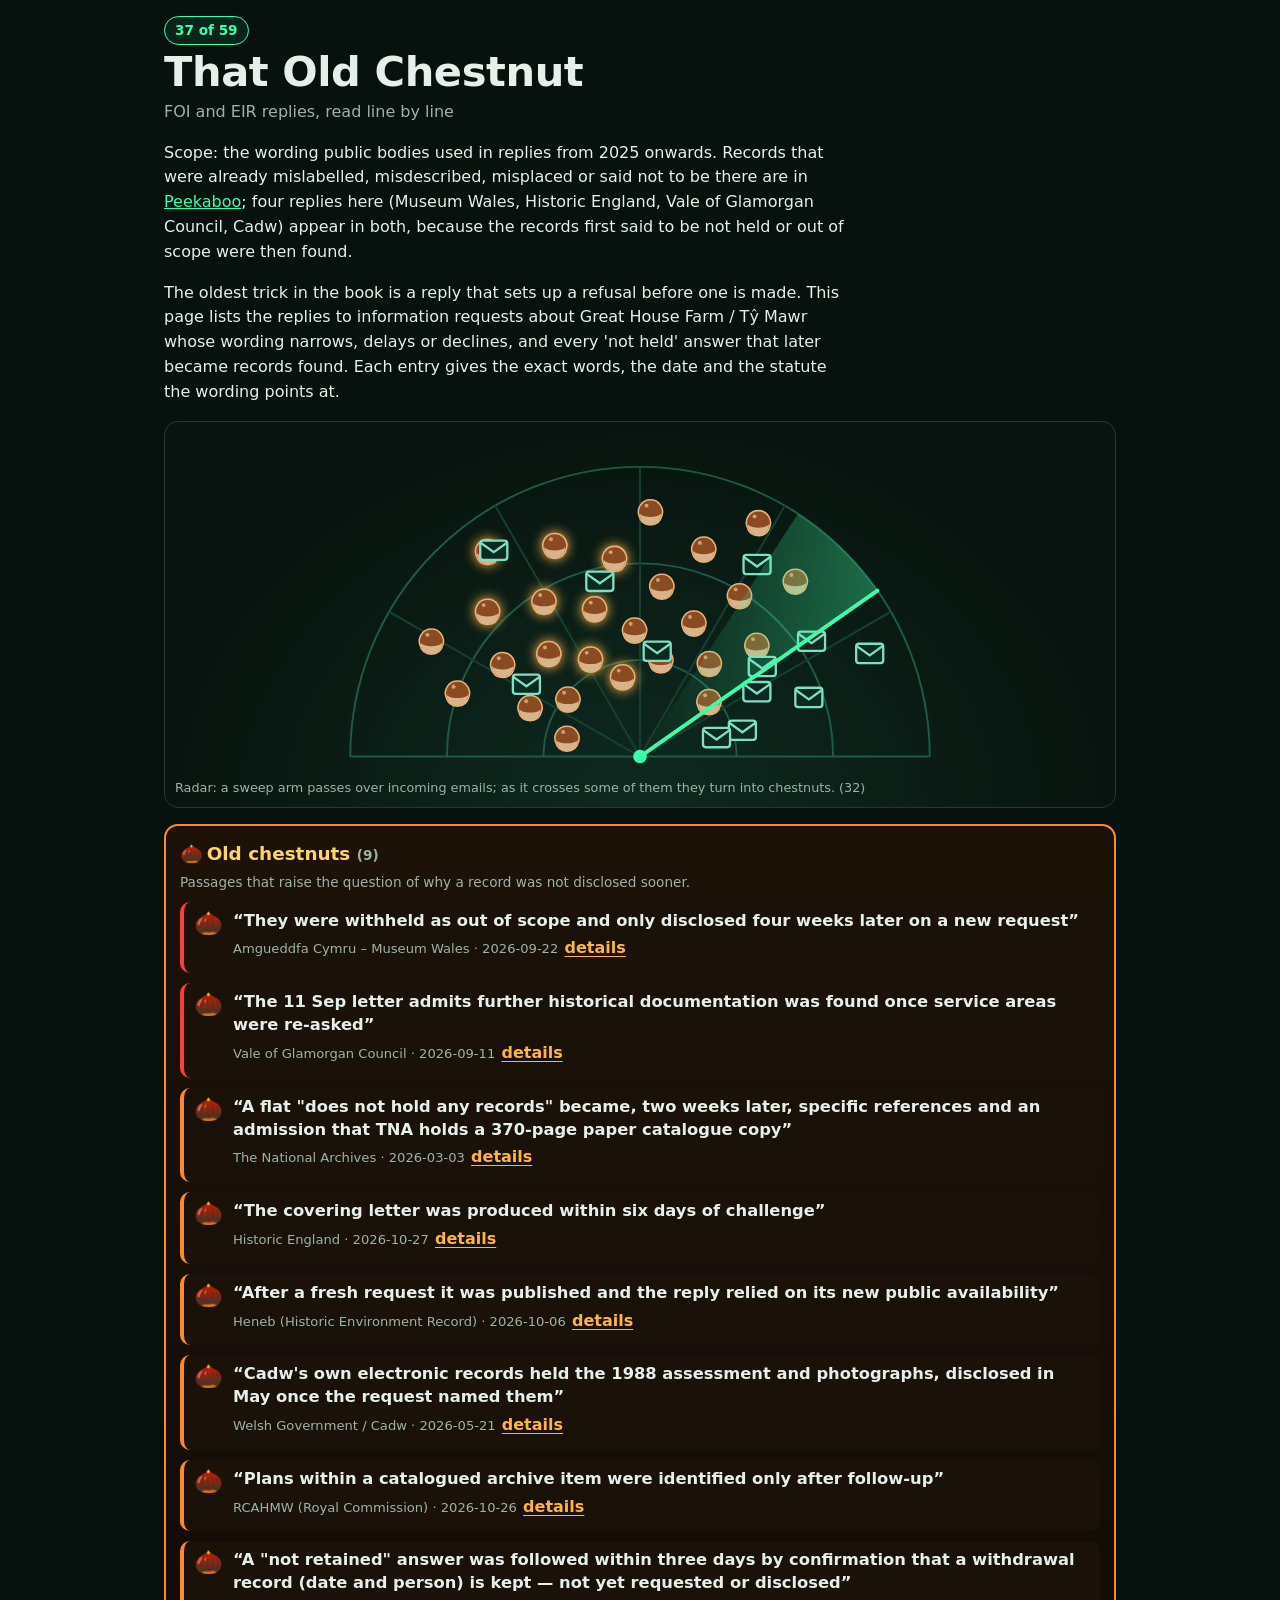
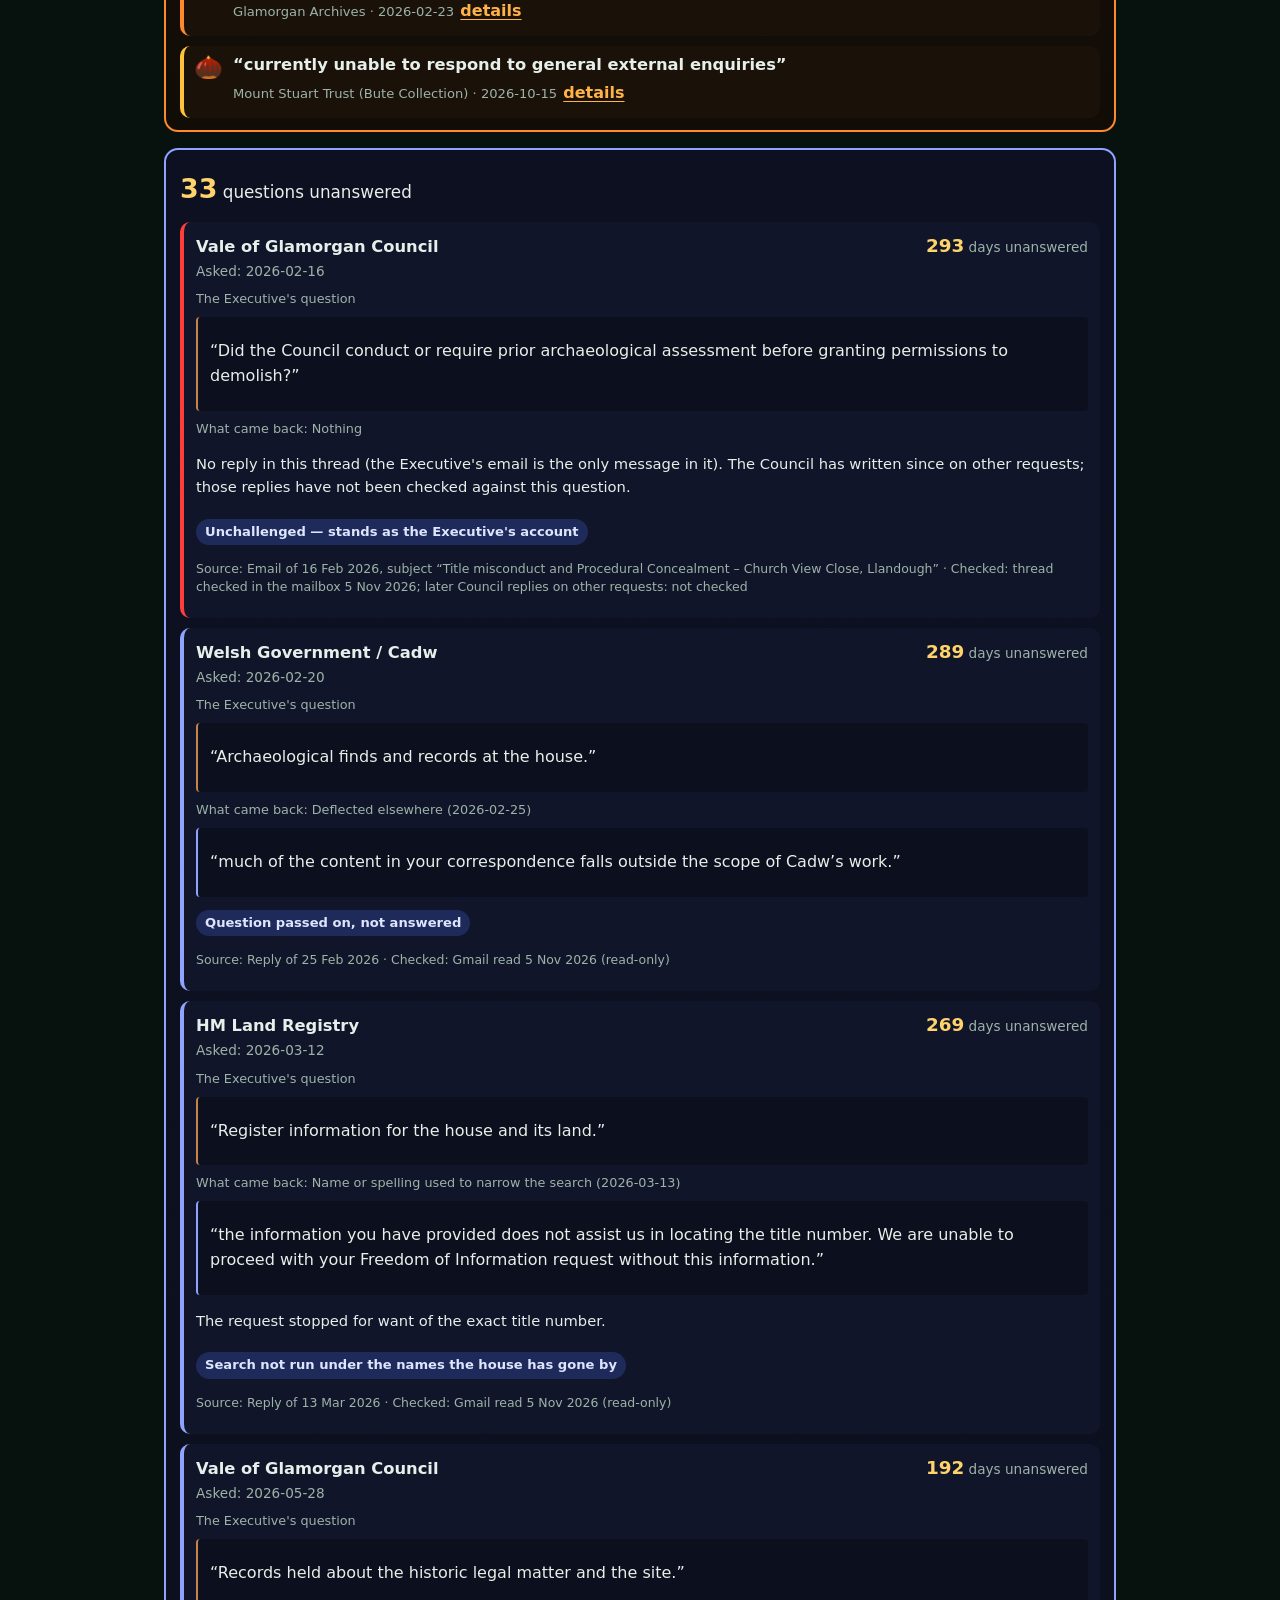
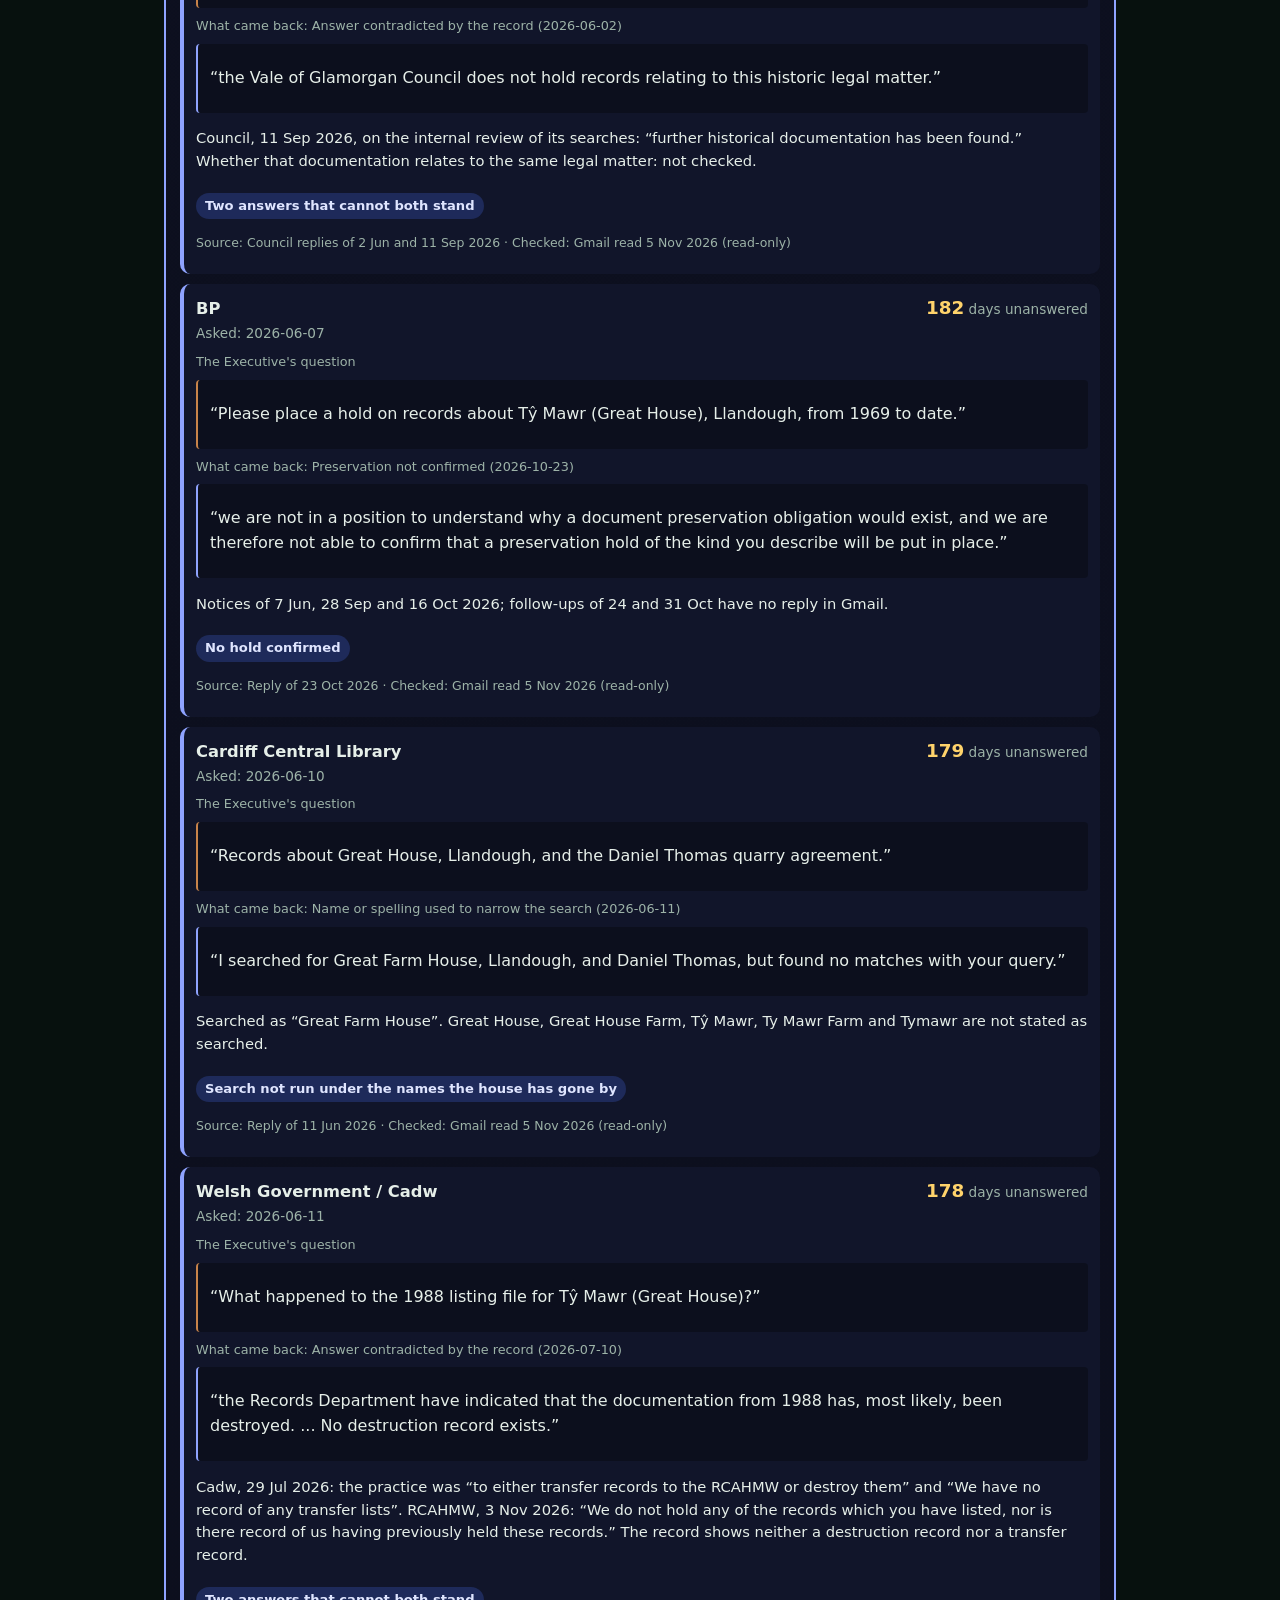
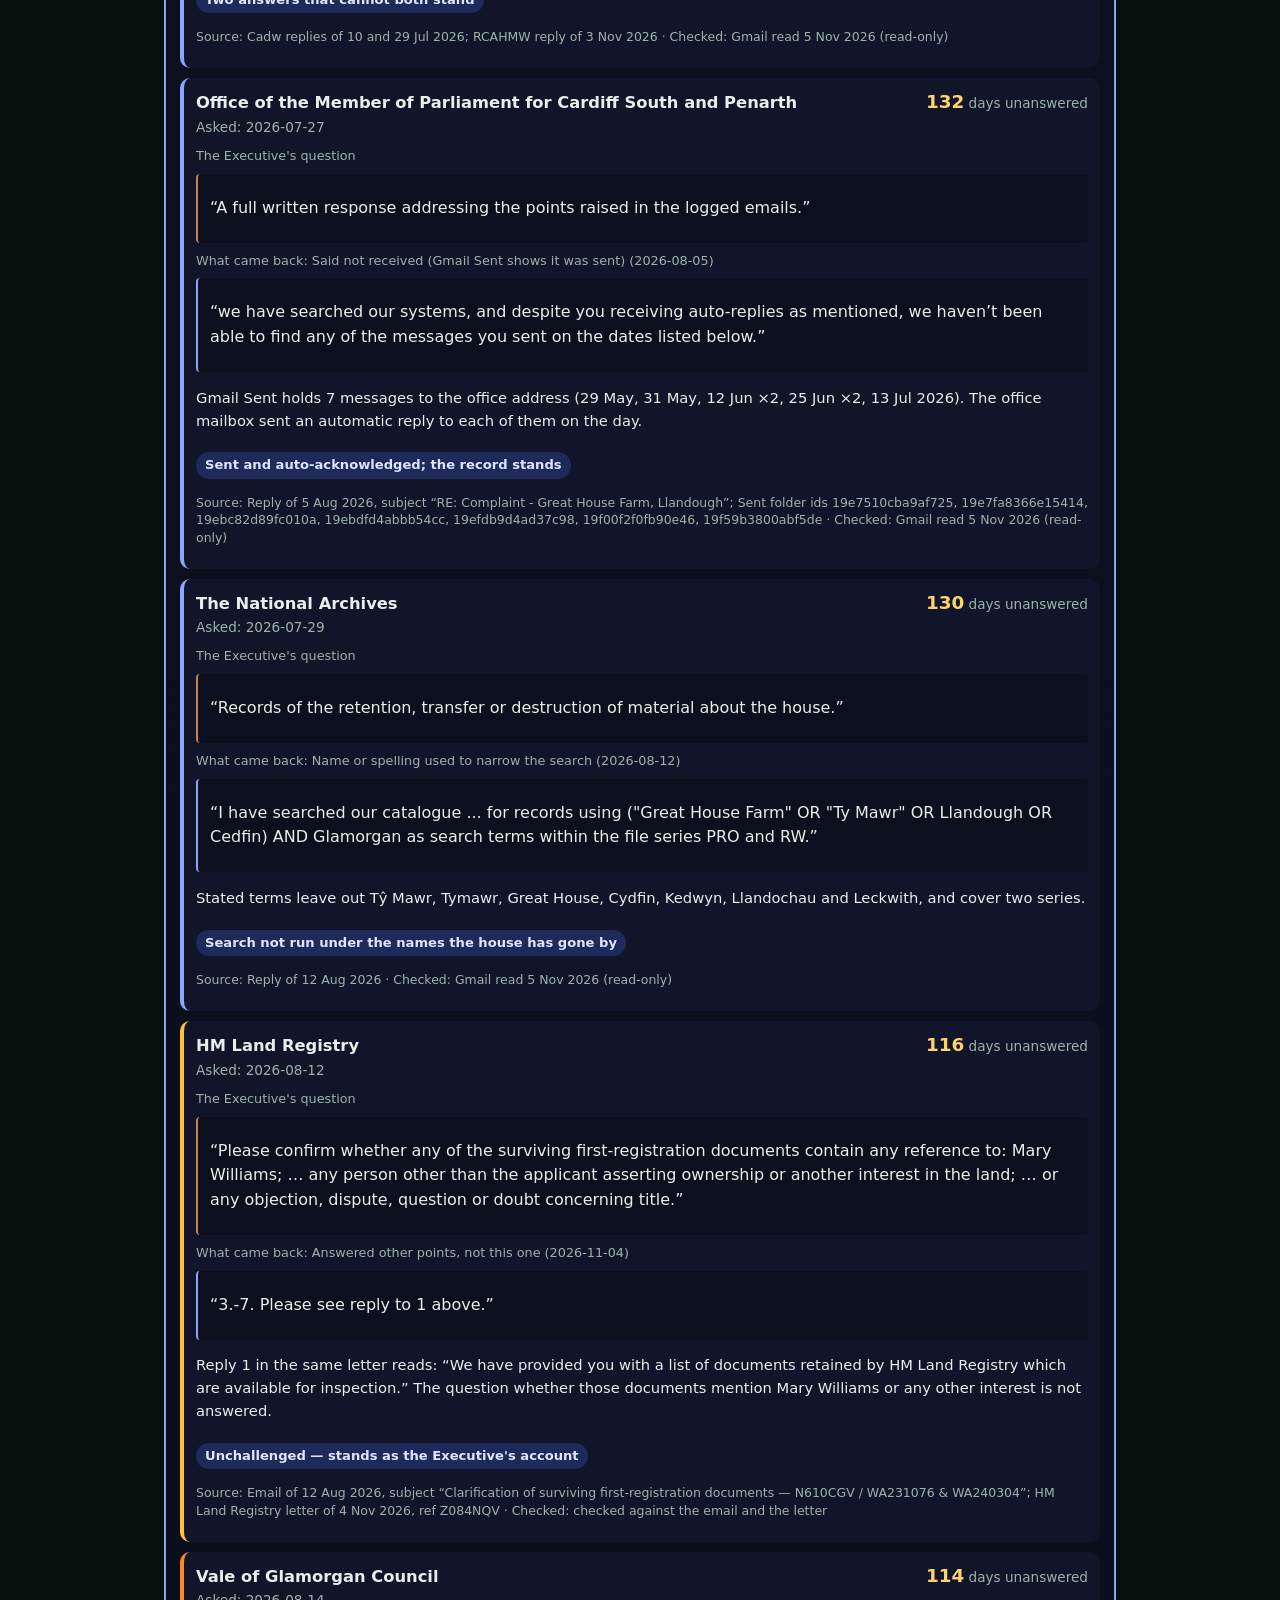
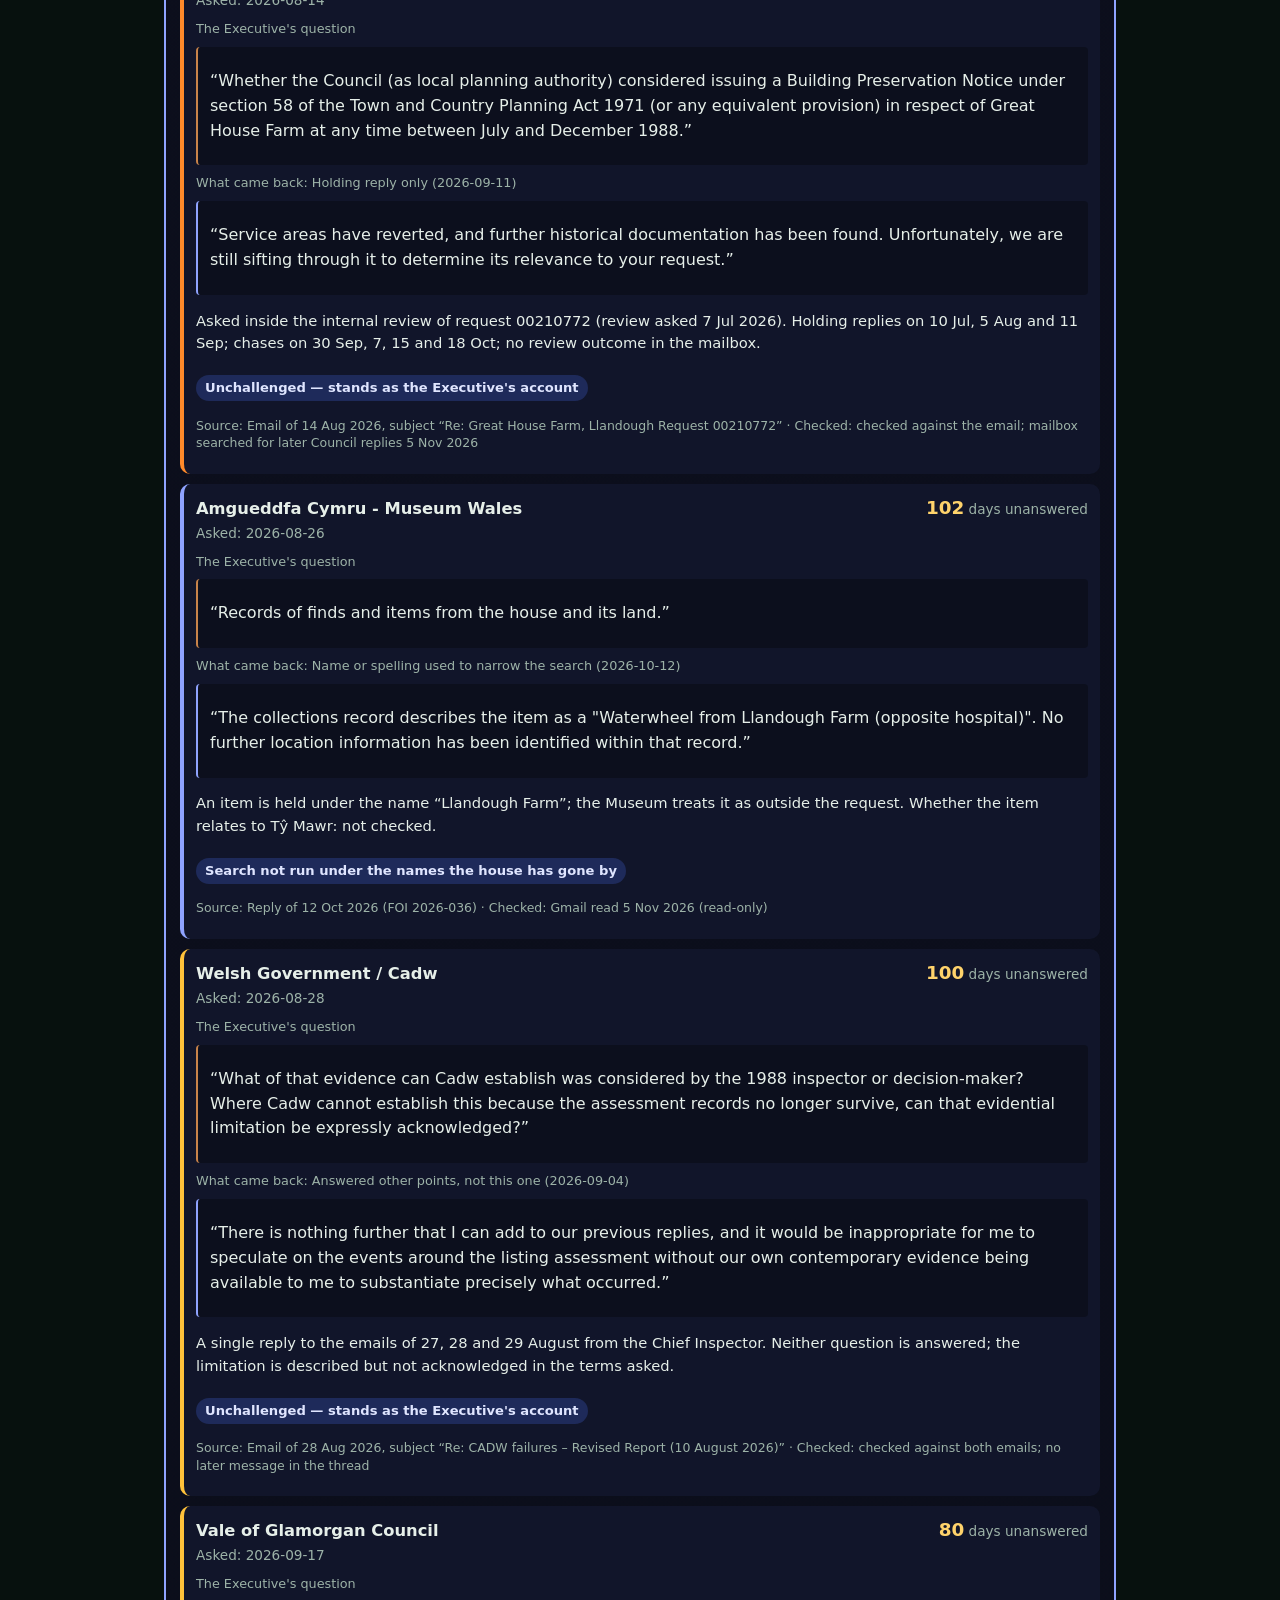
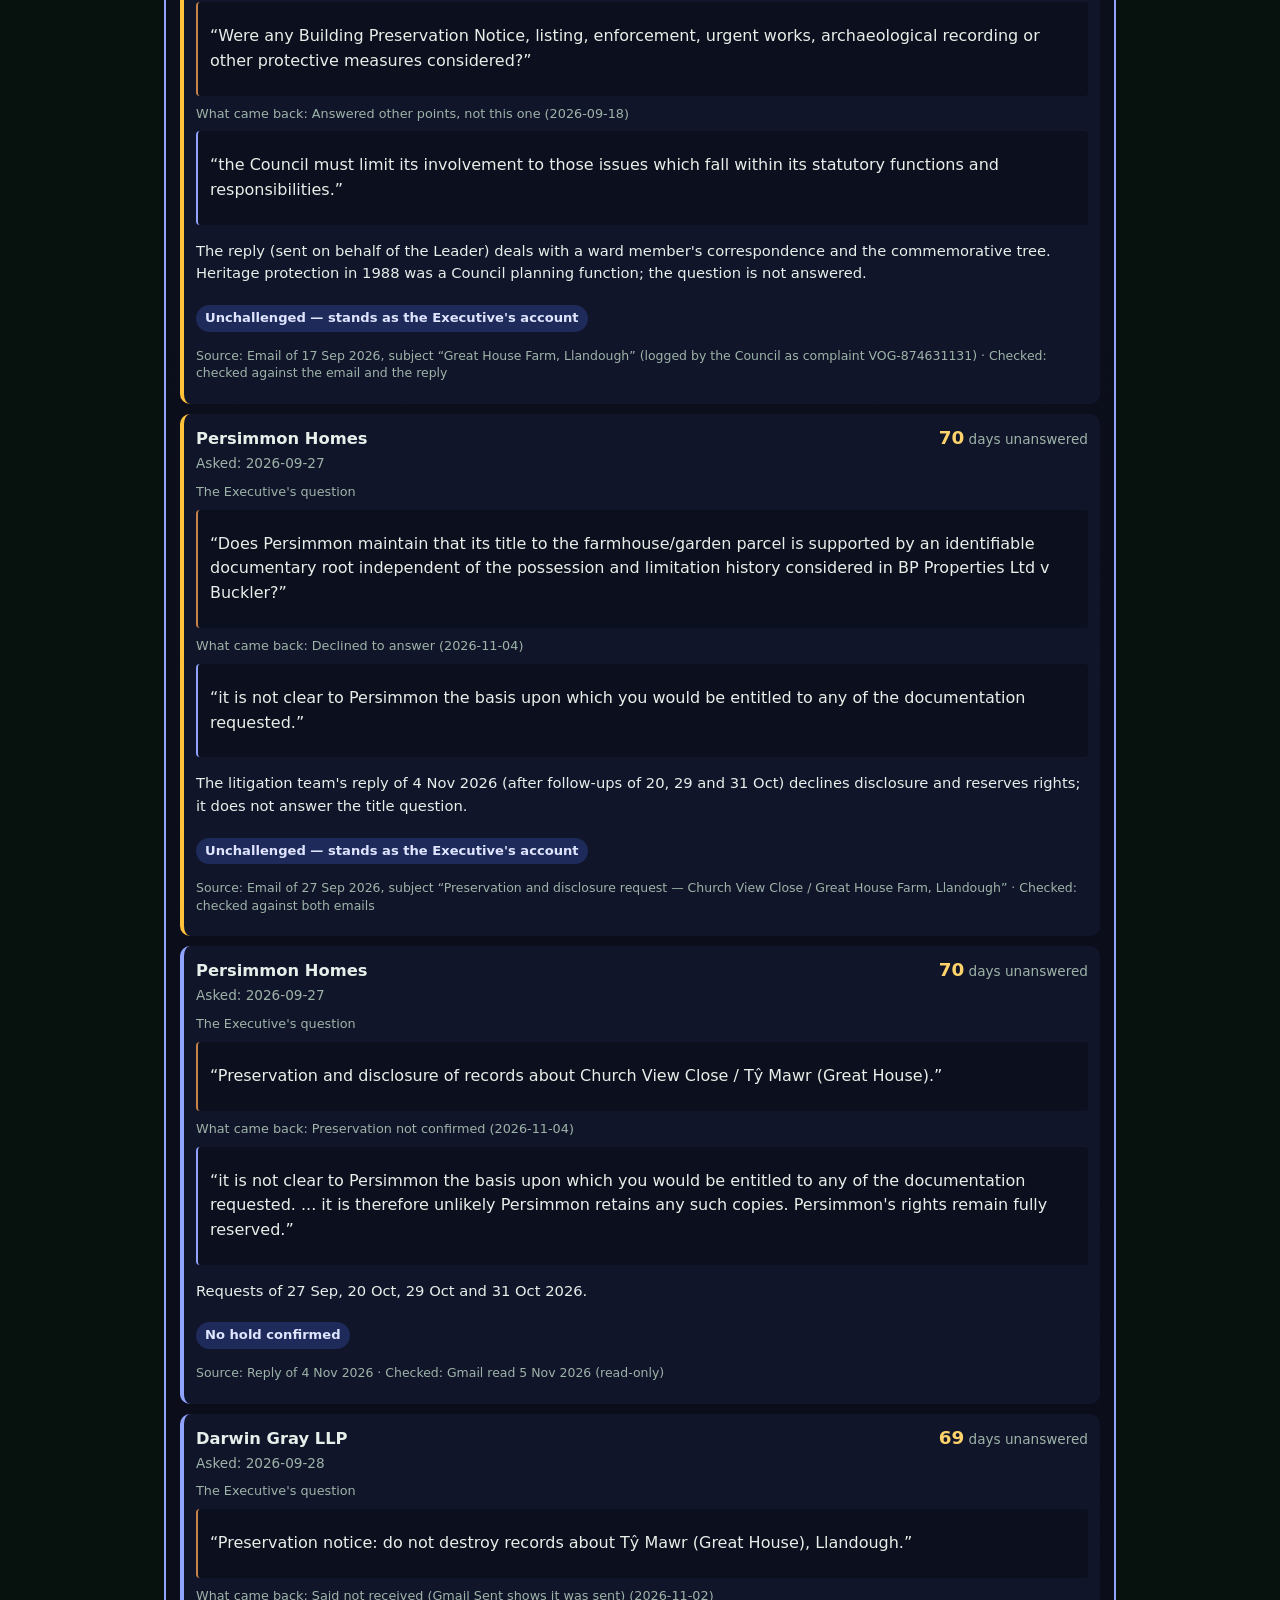
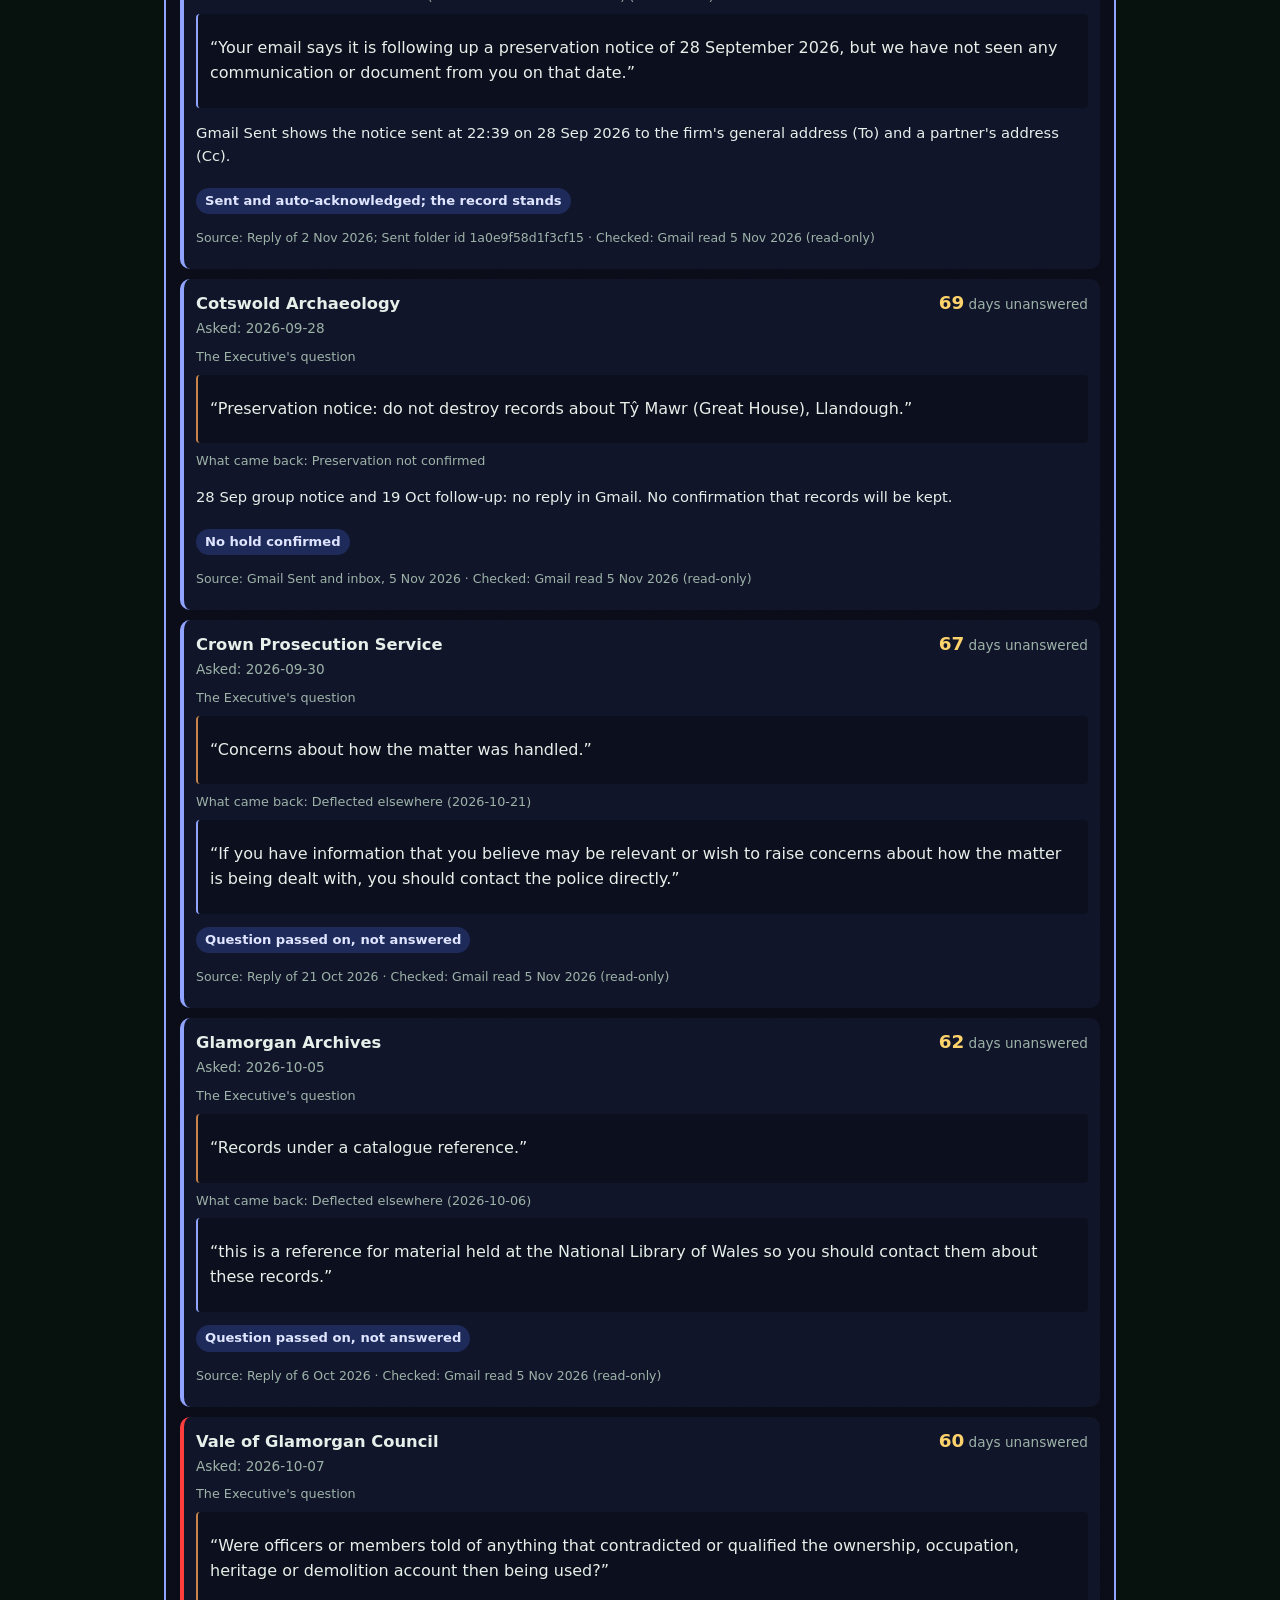
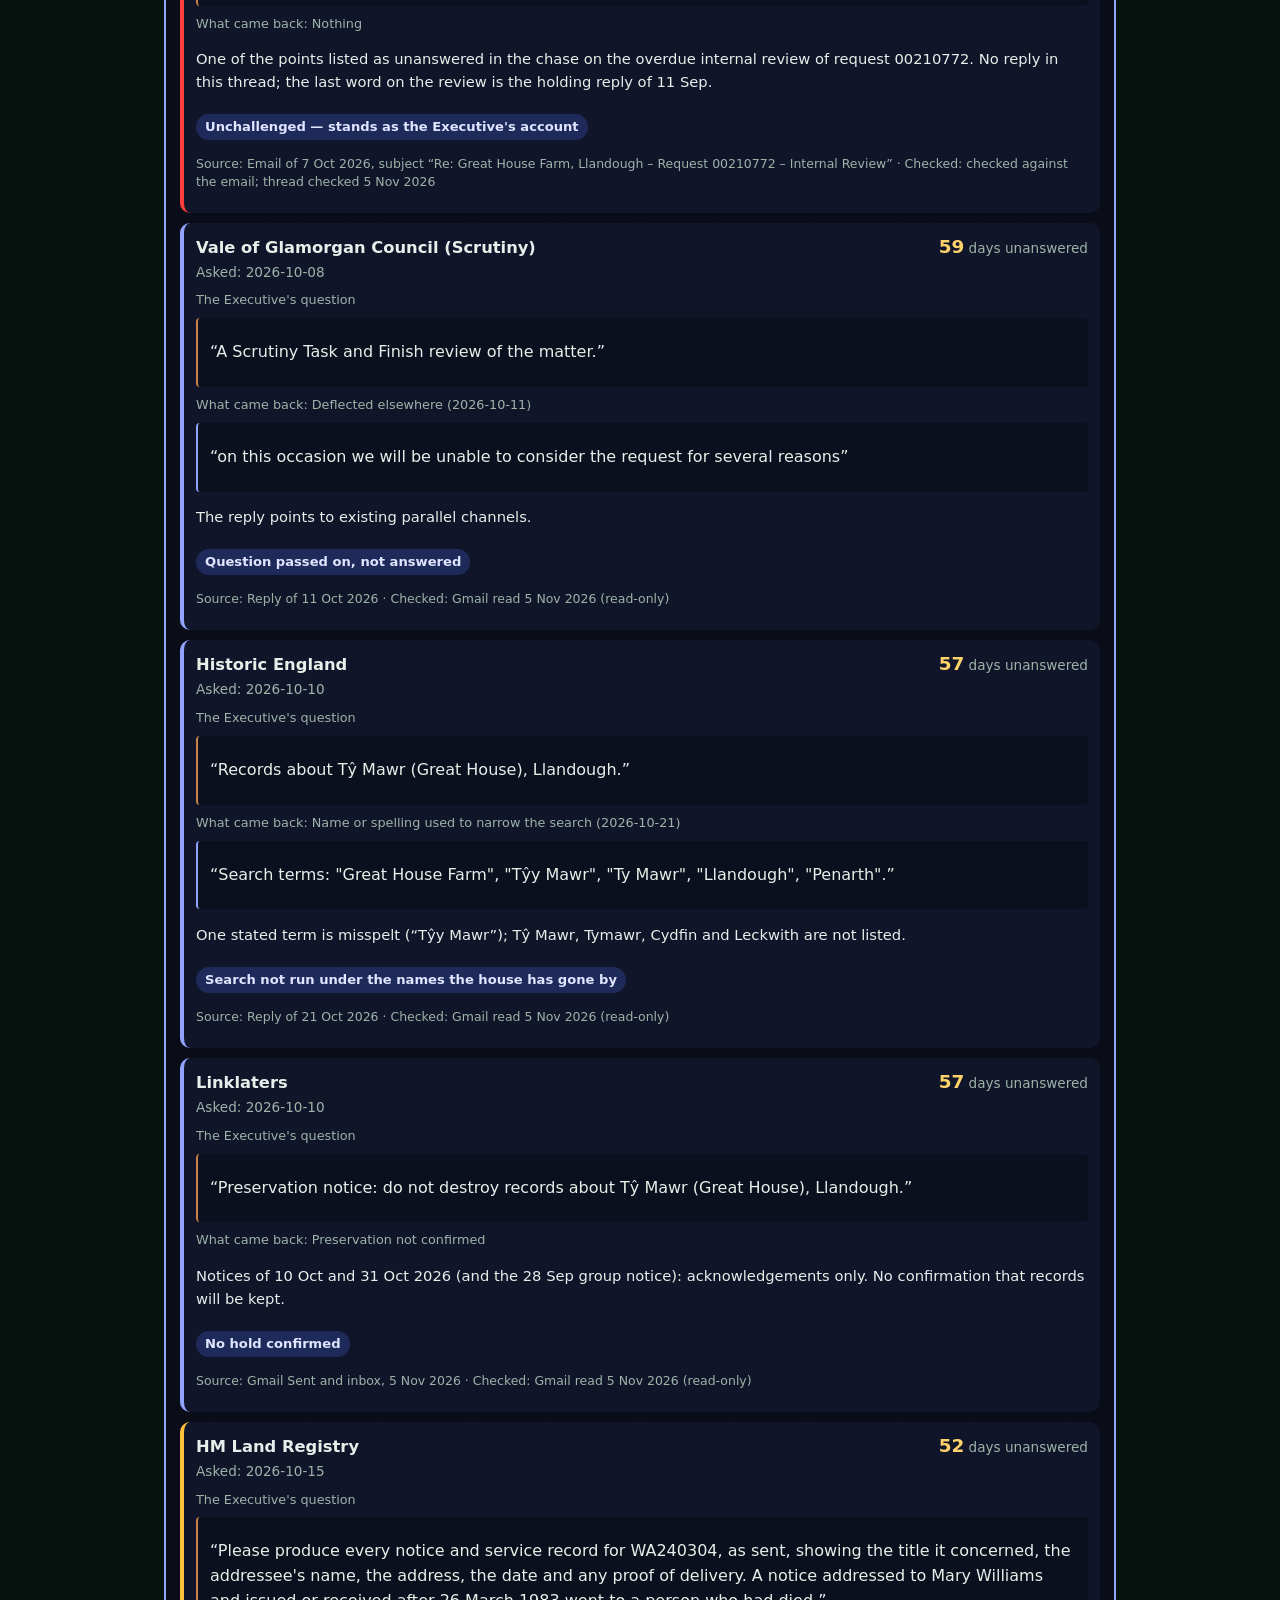
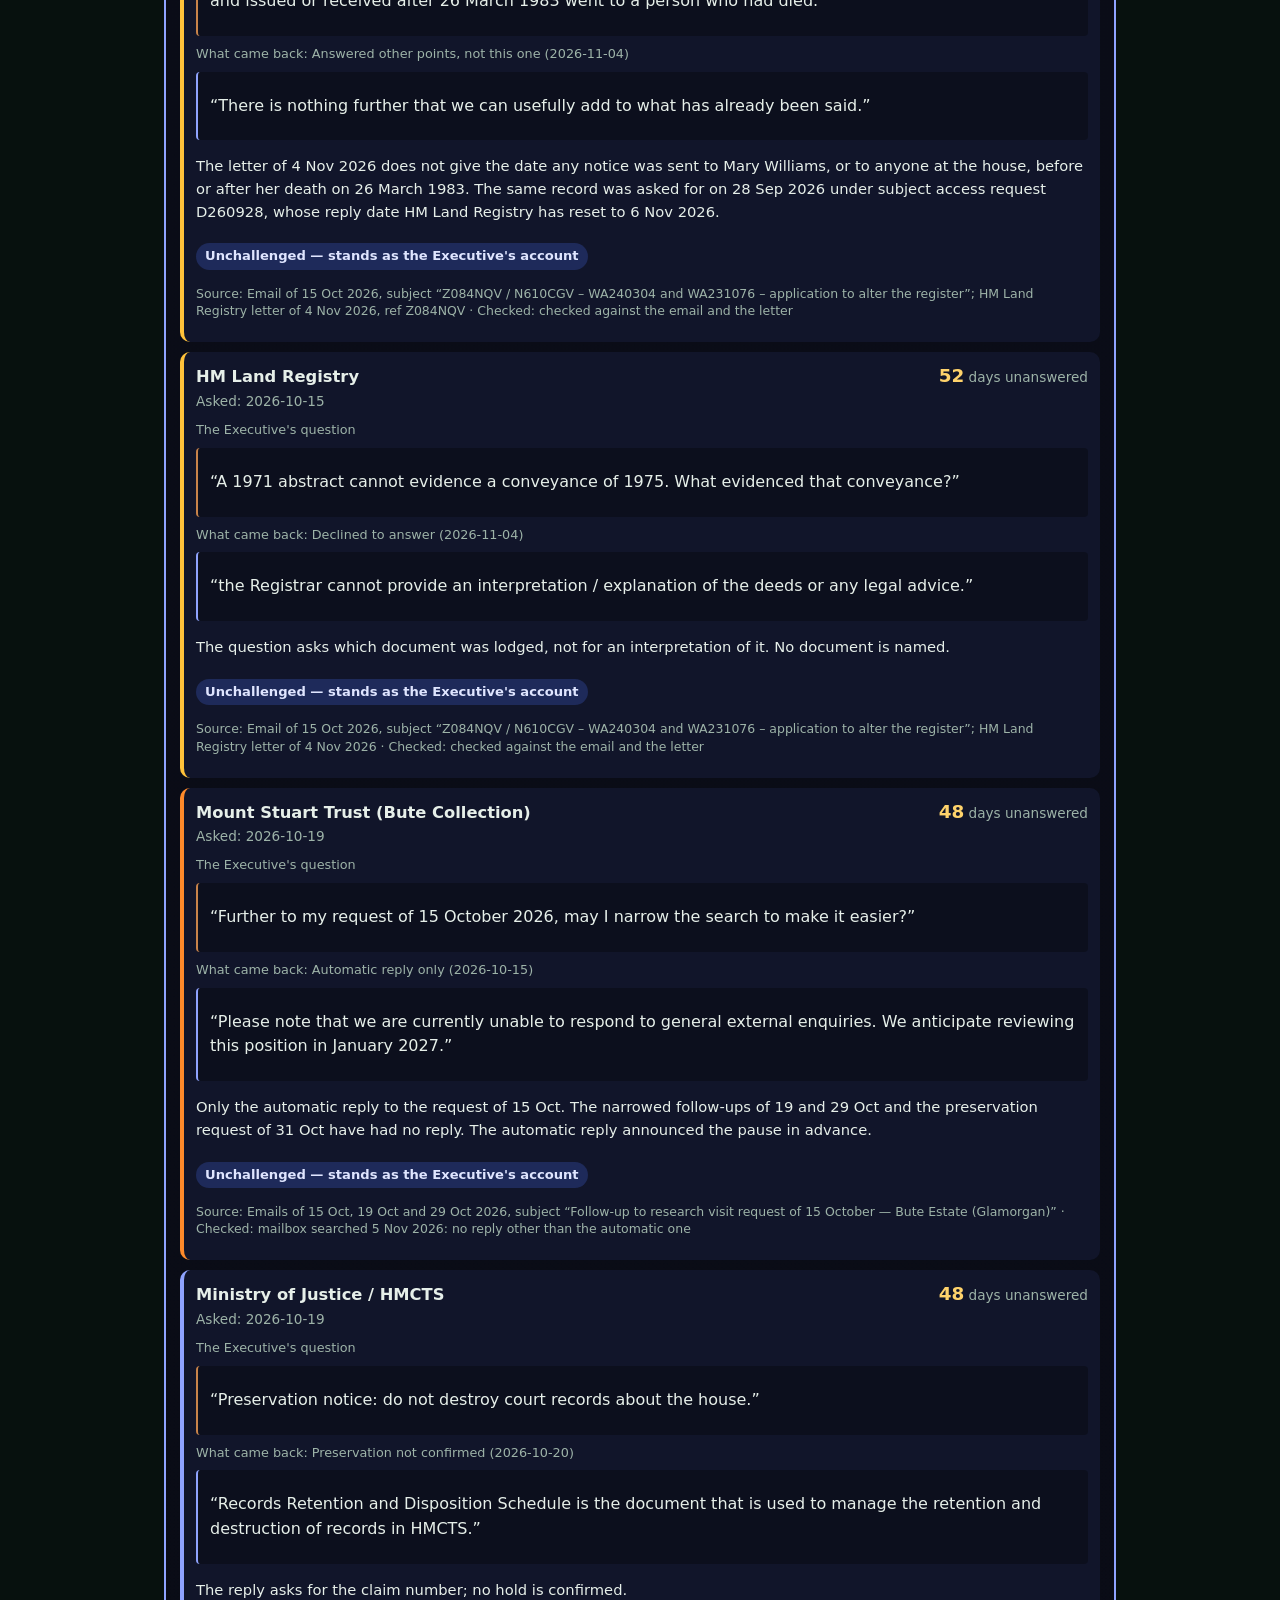
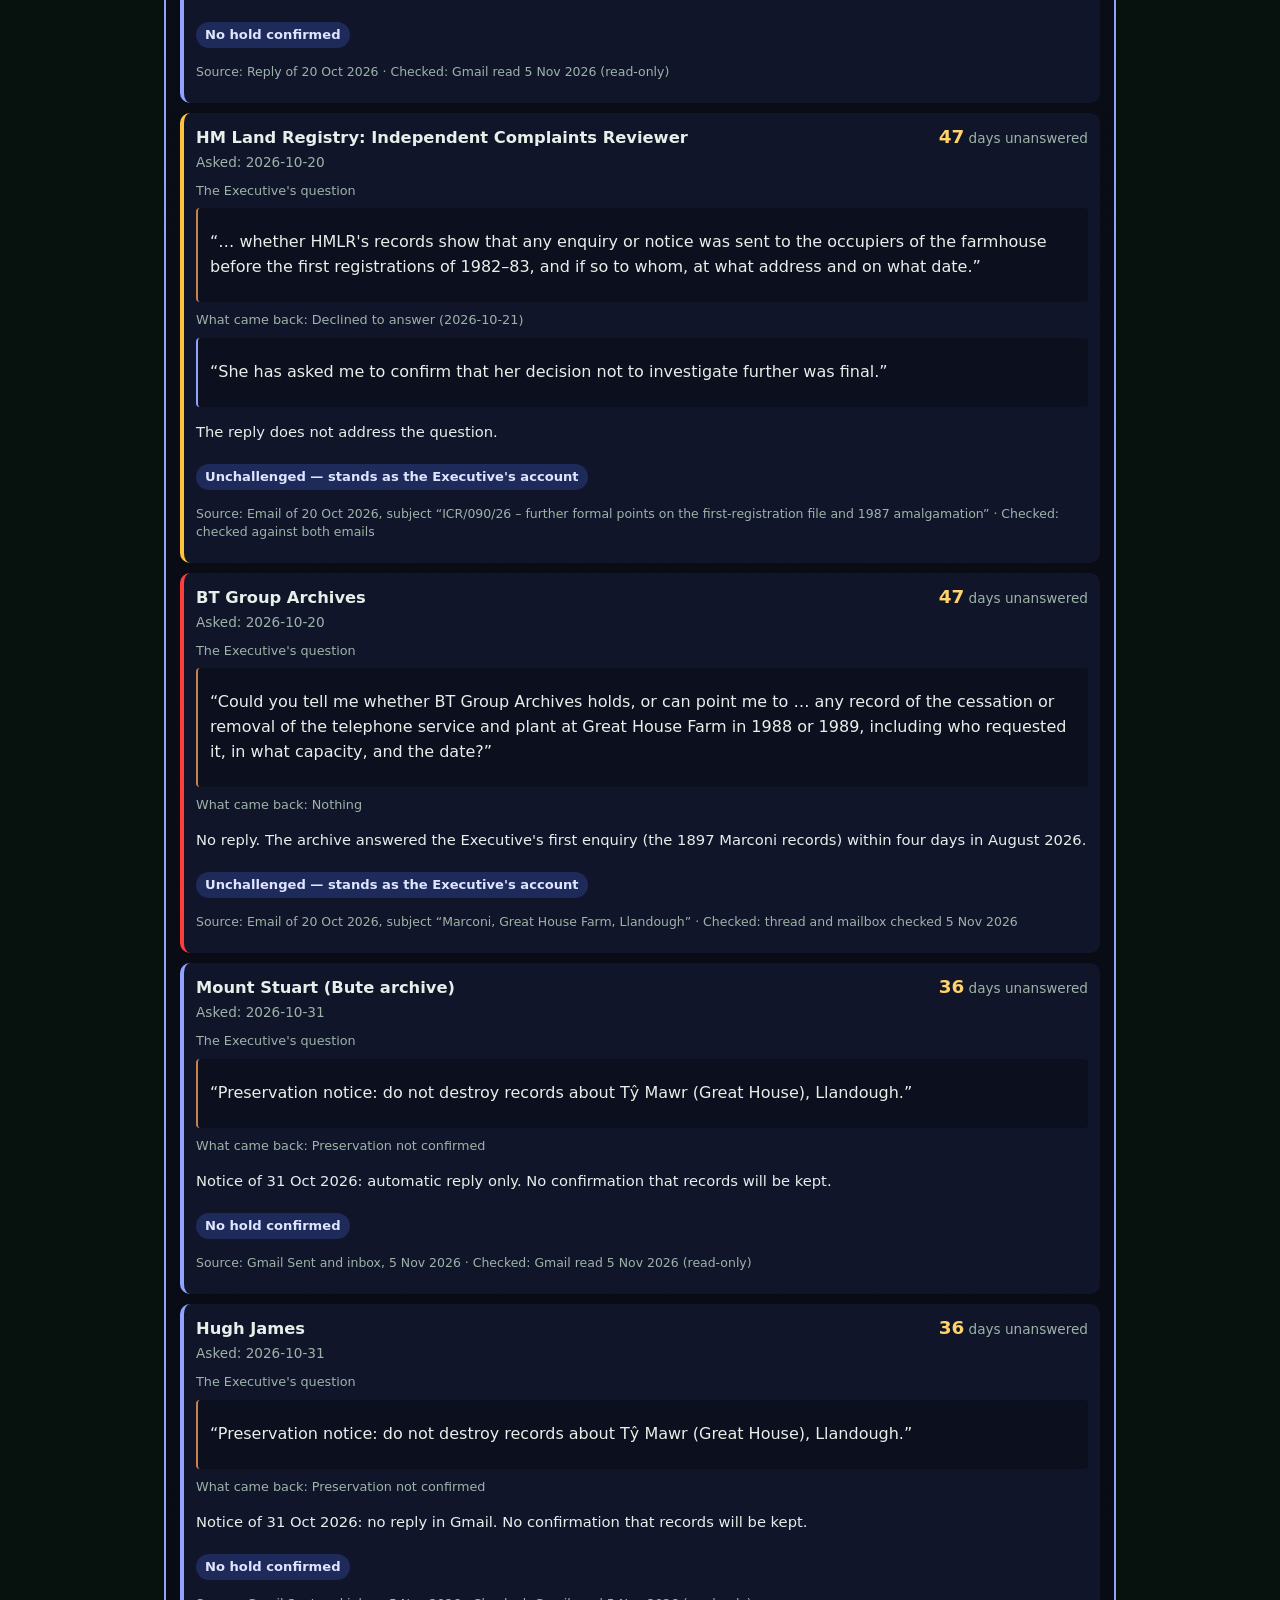
==== public/index.html @ 48593d22 "Mirror that-old-chestnut@b5ef68e from unclehowell/cedwyn" ====
<!doctype html><html lang="en" data-cw-noclip data-cw-nolevels><head><meta charset="utf-8"><meta name="viewport" content="width=device-width,initial-scale=1"><title>That Old Chestnut · FOI and EIR replies · Cedwyn</title><meta name="description" content="Replies from public bodies to information requests about Great House Farm / Tŷ Mawr, read line by line: the wording that sets up a refusal, and 'not held' answers that later became records found, each with the statute it points at, and the old chestnuts: passages that raise why a record was not disclosed sooner, and Silence: direct questions left unanswered."><meta name="color-scheme" content="dark"><link rel="stylesheet" href="toc.css?v=0.4.0"><script src="/_cedwyn/ghf/ghf-lang.js?v=2.1.4c" defer></script><script src="/_cedwyn/parcel-modal.js?v=0.1.0" defer></script><script src="/_cedwyn/ghf/ghf-boot.js?v=2.1.8"></script><meta name="generator" content="cedwyn-a2ui/0.1 (A2UI v0.9 surface that-old-chestnut-index)"></head><body class="toc"><main class="tocw" id="toc-app" data-ui="_ui/index.a2ui.json" data-db="_db/view.json" data-rules="_ui/chestnut-rules.a2ui.json" data-latest="_ui/latest-mail.a2ui.json?v=0.3.8" data-silence="_ui/silence.a2ui.json?v=0.5.0"><header class="toc-head"><p class="toc-parcel-row"><a class="cw-parcel-link" href="/parcels/" data-parcel-slot="37" data-parcel-of="59" data-parcel-src="_db/view.json">37 of 59</a></p><h1>That Old Chestnut</h1><p class="toc-kicker">FOI and EIR replies, read line by line</p><p class="toc-lede toc-scope">Scope: the wording public bodies used in replies from 2025 onwards. Records that were already mislabelled, misdescribed, misplaced or said not to be there are in <a href="/peekaboo/">Peekaboo</a>; four replies here (Museum Wales, Historic England, Vale of Glamorgan Council, Cadw) appear in both, because the records first said to be not held or out of scope were then found.</p></header><noscript><p class="toc-lede">This page lists replies from public bodies to information requests about Great House Farm / Tŷ Mawr whose wording narrows, delays or declines, and every 'not held' answer that later became records found. It is built in the browser from the site's own data; turn on JavaScript to see it. <a href="/parcels/">The parcels</a> · <a href="/nomenclature/">Names and spellings</a></p><ol class="toc-noscript"><li id="cn-toc-f01">Amgueddfa Cymru – Museum Wales · reply of 2026-08-25 · <a href="/peekaboo/#pk-toc-f01">Peekaboo</a></li><li id="cn-toc-f02">Historic England · reply of 2026-10-21 · <a href="/peekaboo/#pk-toc-f02">Peekaboo</a></li><li id="cn-toc-f03">Vale of Glamorgan Council · reply of 2026-06-02 · <a href="/peekaboo/#pk-toc-f03">Peekaboo</a></li><li id="cn-toc-f04">Heneb (Historic Environment Record) · reply of 2026-05-22</li><li id="cn-toc-f05">Welsh Government / Cadw · reply of 2026-02-25 · <a href="/peekaboo/#pk-toc-f05">Peekaboo</a></li><li id="cn-toc-f06">The National Archives · reply of 2026-02-18</li><li id="cn-toc-f07">RCAHMW (Royal Commission) · reply of 2026-09-29</li><li id="cn-toc-f08">Glamorgan Archives · reply of 2026-02-20</li><li id="cn-toc-l01">Heneb (HER) · reply of date not yet read</li><li id="cn-toc-l02">Heneb (HER) · reply of date not yet read</li><li id="cn-toc-l03">Heneb (HER) · reply of date not yet read</li><li id="cn-toc-l04">Heneb (HER) · reply of date not yet read</li><li id="cn-toc-l05">Heneb (HER) · reply of date not yet read</li><li id="cn-toc-l06">Heneb (HER) · reply of date not yet read</li><li id="cn-toc-l07">Heneb (HER) · reply of date not yet read</li><li id="cn-toc-l08">Welsh Government / Cadw · reply of date not yet read</li><li id="cn-toc-l09">Welsh Government / Cadw · reply of date not yet read</li><li id="cn-toc-l10">HM Land Registry · reply of date not yet read</li><li id="cn-toc-l11">HM Land Registry · reply of date not yet read</li><li id="cn-toc-l12">HM Land Registry · reply of date not yet read</li><li id="cn-toc-l13">Ministry of Justice / HMCTS · reply of date not yet read</li><li id="cn-toc-l14">Glamorgan Archives · reply of date not yet read</li><li id="cn-toc-l15">PACAC (House of Commons committee) · reply of date not yet read</li><li id="cn-toc-l16">RCAHMW (Royal Commission) · reply of date not yet read</li><li id="cn-toc-l17">Llandough Community Council · reply of date not yet read</li></ol><p class="toc-lede toc-sil-count" id="silence"><b>33</b> questions unanswered</p><ol class="toc-noscript"><li id="toc-s01">Vale of Glamorgan Council · asked 2026-02-16</li><li id="toc-s02">HM Land Registry · asked 2026-08-12</li><li id="toc-s03">Vale of Glamorgan Council · asked 2026-08-14</li><li id="toc-s04">Welsh Government / Cadw · asked 2026-08-28</li><li id="toc-s05">Vale of Glamorgan Council · asked 2026-09-17</li><li id="toc-s06">Persimmon Homes · asked 2026-09-27</li><li id="toc-s07">Vale of Glamorgan Council · asked 2026-10-07</li><li id="toc-s08">HM Land Registry · asked 2026-10-15</li><li id="toc-s09">HM Land Registry · asked 2026-10-15</li><li id="toc-s10">Mount Stuart Trust (Bute Collection) · asked 2026-10-19</li><li id="toc-s11">HM Land Registry: Independent Complaints Reviewer · asked 2026-10-20</li><li id="toc-s12">BT Group Archives · asked 2026-10-20</li><li id="toc-s13">Heneb (Historic Environment Record) · asked 2026-11-02</li><li id="toc-t01">Office of the Member of Parliament for Cardiff South and Penarth · asked 2026-07-27</li><li id="toc-t02">Darwin Gray LLP · asked 2026-09-28</li><li id="toc-t03">Welsh Government / Cadw · asked 2026-06-11</li><li id="toc-t04">Vale of Glamorgan Council · asked 2026-05-28</li><li id="toc-t05">Cardiff Central Library · asked 2026-06-10</li><li id="toc-t06">The National Archives · asked 2026-07-29</li><li id="toc-t07">Amgueddfa Cymru - Museum Wales · asked 2026-08-26</li><li id="toc-t08">HM Land Registry · asked 2026-03-12</li><li id="toc-t09">Historic England · asked 2026-10-10</li><li id="toc-t10">BP · asked 2026-06-07</li><li id="toc-t11">Persimmon Homes · asked 2026-09-27</li><li id="toc-t12">Ministry of Justice / HMCTS · asked 2026-10-19</li><li id="toc-t13">Linklaters · asked 2026-10-10</li><li id="toc-t14">Mount Stuart (Bute archive) · asked 2026-10-31</li><li id="toc-t15">Hugh James · asked 2026-10-31</li><li id="toc-t16">Cotswold Archaeology · asked 2026-09-28</li><li id="toc-t17">Crown Prosecution Service · asked 2026-09-30</li><li id="toc-t18">Glamorgan Archives · asked 2026-10-05</li><li id="toc-t19">Welsh Government / Cadw · asked 2026-02-20</li><li id="toc-t20">Vale of Glamorgan Council (Scrutiny) · asked 2026-10-08</li></ol></noscript><p class="toc-loading" aria-live="polite">Loading…</p></main><script src="toc.js?v=0.5.0" defer></script></body></html>
---- public/toc.css ----
/* That Old Chestnut v0.3.0 — dark, mobile first, no sideways scroll at 390 px */
:root{--bg:#07110e;--panel:#0d1c17;--line:#1f3b31;--ink:#e6efe9;--mute:#9db3a8;--green:#3dffa8;--nut:#c8834a;--clear:#ff8a5c;--border:#f2c14e;--lang:#7fc8ff}
html,body{background:var(--bg)}
body.toc{margin:0;color:var(--ink);font:16px/1.55 system-ui,-apple-system,"Segoe UI",Roboto,sans-serif;overflow-x:hidden}
.tocw{box-sizing:border-box;max-width:980px;margin:0 auto;padding:16px 14px 48px;overflow-wrap:anywhere}
.tocw *,.tocw *::before,.tocw *::after{box-sizing:border-box}
.tocw a{color:var(--green)}
.toc-head h1{margin:.1em 0 0;font-size:clamp(1.7rem,7vw,2.6rem);line-height:1.1;letter-spacing:-.01em}
.toc-kicker{margin:.3em 0 0;color:var(--mute)}
.toc-parcel-row{margin:0}
.cw-parcel-link{display:inline-block;padding:3px 10px;border:1px solid var(--green);border-radius:999px;font-size:.85rem;font-weight:600;text-decoration:none;color:var(--green);background:#0b241b}
.cw-parcel-link:hover,.cw-parcel-link:focus-visible{background:var(--green);color:#03150e}
.toc-lede{color:var(--ink);max-width:68ch}
.toc-loading{color:var(--mute)}
h2{font-size:1.15rem;margin:1.6em 0 .6em}
.toc-radar{margin:12px 0 4px;padding:10px;background:radial-gradient(ellipse at 50% 100%,#0e2a20 0,#08140f 70%);border:1px solid var(--line);border-radius:14px}
.toc-radar svg{display:block;width:100%;height:auto;max-height:340px}
.toc-radar figcaption{font-size:.8rem;color:var(--mute);margin-top:6px}
.toc-radar .blip.pop use{animation:tocpop .45s ease-out}
@keyframes tocpop{0%{transform:scale(.4)}60%{transform:scale(1.35)}100%{transform:scale(1)}}
.toc-empty{display:flex;gap:12px;align-items:flex-start;padding:14px;border:1px dashed var(--green);border-radius:12px;background:#0a1d16}
.toc-empty p{margin:0}
.toc-pulse{flex:0 0 12px;width:12px;height:12px;margin-top:6px;border-radius:50%;background:var(--green);animation:tocpulse 1.6s ease-in-out infinite}
@keyframes tocpulse{50%{opacity:.25}}
.toc-banner{padding:8px 12px;border-left:3px solid var(--border);background:#1c1a0c;border-radius:6px;font-size:.92rem}
.toc-tiles{display:grid;grid-template-columns:repeat(3,minmax(0,1fr));gap:8px}
.toc-tile{display:flex;flex-direction:column;align-items:flex-start;gap:2px;padding:10px;border:1px solid var(--line);border-radius:12px;background:var(--panel);color:var(--ink);font:inherit;text-align:left;cursor:pointer;min-width:0}
.toc-tile b{font-size:1.8rem;line-height:1}
.toc-tile span{font-weight:600;font-size:.9rem}
.toc-tile small{color:var(--mute);font-size:.72rem;line-height:1.3}
.toc-tile.t-clear b{color:var(--clear)}.toc-tile.t-borderline b{color:var(--border)}.toc-tile.t-language b{color:var(--lang)}
.toc-tile.on{outline:2px solid var(--green)}
.toc-filter{display:grid;grid-template-columns:repeat(auto-fit,minmax(200px,1fr));gap:8px 12px;align-items:end}
.toc-filter h2,.toc-filter .toc-n{grid-column:1/-1;margin-bottom:0}
.toc-filter label{display:flex;flex-direction:column;font-size:.85rem;color:var(--mute);min-width:0}
.toc-filter select,.toc-filter input{width:100%;margin-top:3px;padding:8px;border:1px solid var(--line);border-radius:8px;background:var(--panel);color:var(--ink);font:inherit}
.toc-n{font-size:.85rem;color:var(--mute)}
.toc-cards{display:grid;gap:10px}
.toc-cards h2{margin-bottom:0}
.toc-card{padding:12px 14px;border:1px solid var(--line);border-left:4px solid var(--lang);border-radius:12px;background:var(--panel)}
.toc-card.c-clear{border-left-color:var(--clear)}.toc-card.c-borderline{border-left-color:var(--border)}
.toc-card h3{margin:.15em 0;font-size:1.02rem}
.toc-badge{margin:0;font-size:.75rem;text-transform:uppercase;letter-spacing:.06em;color:var(--mute)}
.toc-date{margin:0;font-size:.85rem;color:var(--mute)}
.toc-card blockquote{margin:10px 0;padding:6px 12px;border-left:2px solid var(--nut);background:#130f0a;border-radius:4px}
.toc-card blockquote.q-pos{border-left-color:var(--green);background:#0a1712}
.toc-card blockquote p{margin:0}
.toc-sub{margin:.6em 0 .2em;font-size:.8rem;color:var(--mute)}
.toc-tl{margin:0;padding-left:1.1em}.toc-tl li{margin:.2em 0}.toc-tl b{color:var(--nut)}
.toc-conduct{font-size:.92rem}
.toc-scroll{max-width:100%;overflow-x:auto}
.toc-table{width:100%;border-collapse:collapse;font-size:.9rem}
.toc-table th,.toc-table td{padding:8px;border-bottom:1px solid var(--line);vertical-align:top;text-align:left}
.toc-table th{font-size:.75rem;color:var(--mute);font-weight:600}
@media (max-width:719px){.toc-table thead{position:absolute;width:1px;height:1px;overflow:hidden;clip:rect(0 0 0 0)}
 .toc-table,.toc-table tbody,.toc-table tr,.toc-table td{display:block;width:100%}
 .toc-table tr{margin-bottom:10px;border:1px solid var(--line);border-radius:10px;background:var(--panel)}
 .toc-table td{border-bottom:1px solid #15291f}
 .toc-table td::before{content:attr(data-label);display:block;font-size:.7rem;line-height:1.3;color:var(--mute);margin-bottom:2px}}
.toc-terms dt{margin-top:10px;font-weight:600;color:var(--nut);display:flex;align-items:center;gap:6px}
.toc-terms dt small{color:var(--mute);font-weight:400}
.toc-terms dd{margin:2px 0 0 22px;font-size:.92rem}
.toc-nut{width:14px;height:14px;border-radius:50% 50% 45% 45%;background:radial-gradient(circle at 35% 30%,#e8a46a,#7a3f1a);flex:0 0 14px}
.toc-gloss{margin-top:1.6em;padding:10px 12px;border:1px solid var(--line);border-radius:12px;background:var(--panel)}
.toc-gloss summary{cursor:pointer;font-weight:600}
.toc-g h3{font-size:.95rem;margin:.9em 0 .2em}.toc-g p{margin:.2em 0}
.toc-muted{color:var(--mute);font-size:.85rem}
.toc-foot{margin-top:2em}
.cw-parcel-dlg{max-width:min(560px,calc(100vw - 24px));width:100%;padding:0;border:1px solid var(--green);border-radius:14px;background:#0b1712;color:var(--ink)}
.cw-parcel-dlg::backdrop{background:rgba(0,0,0,.7)}
.cwp-body{padding:16px 18px 18px;overflow-wrap:anywhere}.cwp-body h2{margin-top:0}
.cwp-x{float:right;margin:8px 10px 0 0;width:36px;height:36px;border:0;border-radius:50%;background:#14271f;color:var(--ink);font-size:1.3rem;cursor:pointer}
@media (prefers-reduced-motion:reduce){.toc-pulse,.toc-radar .blip.pop use{animation:none}}
.toc-note{font-size:.85rem;color:var(--mute);padding:8px 12px;border-left:3px solid var(--green);background:#0a1712;border-radius:6px}
.toc-word{margin-top:1.2em;padding:12px 14px;border:1px solid var(--nut);border-radius:12px;background:#140f0a}
.toc-word h2{margin-top:0}
.toc-word-term{display:flex;flex-wrap:wrap;align-items:center;gap:6px;font-size:1.2rem;margin:.2em 0}
.toc-word-term b{color:var(--nut)}
.toc-word blockquote{margin:10px 0;padding:6px 12px;border-left:2px solid var(--nut);background:#1a130c;border-radius:4px}.toc-word blockquote p{margin:0}

/* v0.2.0 disclosure highlight: big surprise face, bold text on a vibrant hot-pink highlight (data-driven: toc.js marks is-disc) */
.toc-wow{display:block;font-size:2.5em;line-height:1.1;margin:0 0 .15em;font-weight:400}
.toc-hl{background:#ff2bd6;color:#14060f;font-weight:800;padding:.08em .3em;border-radius:4px;-webkit-box-decoration-break:clone;box-decoration-break:clone;box-shadow:0 0 0 2px #ffe600}
.toc-card blockquote.q-pos.q-disc{border-left:4px solid #ff2bd6;background:#2a0a22}
.q-disc p{line-height:1.9}
.toc-card.is-disc{border-color:#ff2bd6;box-shadow:0 0 0 1px #ff2bd6,0 0 18px rgba(255,43,214,.35)}
.td-disc .toc-hl{display:inline;line-height:1.9}
/* the details dialog sits in the top layer, outside the inverted page, so it keeps the plain colours; day mode inverts the page (html.ghf-inv invert+hue-rotate); these pre-inverted values come out as the same hot pink */
html.ghf-inv .toc-hl{background:#ff5ae6;color:#fff0fa;box-shadow:0 0 0 2px #af5a00}
html.ghf-inv .toc-wow{filter:invert(1) hue-rotate(180deg)}

/* v0.3.0 old chestnuts: crescendo highlight (stronger than the 😮 pink), the 🌰 list, the details modal, clickable radar */
.toc-cn{background:linear-gradient(90deg,#fff27a 0%,#ffc23a 35%,#ff8a2a 70%,#ff5a3d 100%);color:#160400;font-weight:900;padding:.12em .38em;border-radius:5px;
 -webkit-box-decoration-break:clone;box-decoration-break:clone;box-shadow:0 0 0 2px #fff6b0,0 0 12px rgba(255,120,40,.55);line-height:2;text-decoration:none}
.toc-cn.lv-1{background:linear-gradient(90deg,#fff6b0,#ffd36b);box-shadow:0 0 0 1px #ffe58a;font-weight:800}
.toc-cn.lv-3{background:linear-gradient(90deg,#ffe14d 0%,#ffa31a 30%,#ff6a1f 60%,#ff3d3d 100%);box-shadow:0 0 0 2px #ffffff,0 0 0 4px #ff3d3d,0 0 22px rgba(255,70,30,.8);font-size:1.04em;letter-spacing:.005em}
.toc-cn-nut{font-weight:400;margin-right:.2em}
.toc-hl .toc-cn{box-shadow:0 0 0 2px #ffffff,0 0 0 4px #ff3d3d}
.toc-card.is-cn{border-left-color:#ff8a2a}
.toc-cn-cardlink{margin:.5em 0 0}
.toc-cn-more{display:inline-block;font-weight:700;color:#ffb347!important;text-decoration:underline;text-underline-offset:3px;padding:4px 2px;min-height:24px}
.toc-cnl{margin-top:1em;padding:12px 14px;border:2px solid #ff8a2a;border-radius:14px;background:linear-gradient(180deg,#1d1208,#120c07)}
.toc-cnl h2{margin:.1em 0 .2em;color:#ffd36b}.toc-cnl > p{margin:.2em 0 .6em}
.toc-cnl-ul{list-style:none;margin:0;padding:0;display:grid;gap:10px}
.toc-cnl-li{display:flex;gap:10px;align-items:flex-start;padding:8px 10px;border-radius:10px;background:#1a1109;border-left:4px solid #ffc23a}
.toc-cnl-li.lv-3{border-left-color:#ff3d3d}.toc-cnl-li.lv-2{border-left-color:#ff8a2a}
.toc-cnl-ico{flex:0 0 auto;font-size:1.45em;line-height:1.1}
.toc-cnl-t{min-width:0}
.toc-cnl-q{display:block;font-weight:800;font-size:1.02rem;line-height:1.4;quotes:"\201C" "\201D"}
.toc-cnl-src{display:inline;font-size:.82rem;color:var(--mute)}
.toc-radar .blip.rec{cursor:pointer;outline:none}
.toc-radar .blip.rec:focus-visible .hit,.toc-radar .blip.rec:hover .hit{fill:rgba(255,194,58,.28);stroke:#ffc23a;stroke-width:1.2}
.toc-radar .blip.cnb.nut use{filter:drop-shadow(0 0 3px #ffb347)}
html.toc-cn-lock{overflow:hidden}
.toc-cn-dlg{box-sizing:border-box;width:min(640px,calc(100vw - 16px));max-width:none;max-height:calc(100dvh - 24px);padding:0;border:2px solid #ff8a2a;border-radius:14px;background:#120c07;color:var(--ink);overflow:auto;overscroll-behavior:contain}
.toc-cn-dlg::backdrop{background:rgba(0,0,0,.72)}
.toc-cn-in{position:relative;padding:14px 16px 18px;overflow-wrap:anywhere}
.toc-cn-x{position:sticky;top:0;float:right;margin:-4px -6px 0 8px;width:40px;height:40px;border:0;border-radius:50%;background:#2a1b0e;color:var(--ink);font-size:1.5rem;line-height:1;cursor:pointer;z-index:1}
.toc-cn-x:focus-visible{outline:2px solid #ffc23a}
.toc-cn-kick{margin:0 0 .4em;font-size:.8rem;color:var(--mute);text-transform:uppercase;letter-spacing:.05em}
.toc-cn-title{margin:.2em 0 .6em;font-size:1.15rem;line-height:1.5}
.toc-cn-sub{font-size:.85rem;text-transform:uppercase;letter-spacing:.06em;color:#ffd36b;margin:1.1em 0 .35em}
.toc-cn-lab{margin:.6em 0 .15em;font-size:.78rem;color:var(--mute)}
.toc-cn-q{margin:0 0 .4em;padding:6px 12px;border-left:3px solid #ff8a2a;background:#1a1109;border-radius:4px}.toc-cn-q p{margin:0;line-height:1.9}
.toc-cn-note{margin:0 0 .4em;line-height:1.9}
.toc-cn-src{display:grid;grid-template-columns:auto 1fr;gap:2px 10px;margin:0;font-size:.9rem}.toc-cn-src dt{color:var(--mute)}.toc-cn-src dd{margin:0}
.toc-cn-tl{margin:0;padding-left:1.3em;font-size:.92rem}.toc-cn-tl li{margin:.25em 0}.toc-cn-tl b{color:#ffc23a}
.toc-cn-gap{list-style:none;margin-left:-1.3em!important;padding:4px 8px;border-radius:6px;background:#2a1405}.toc-cn-gap b{color:#ff8a2a}
.toc-cn-why{margin:.3em 0;font-size:.92rem}
.toc-cnd{margin-top:1.6em}
.toc-cnd-i{margin:6px 0;padding:8px 12px;border:1px solid #5a3a1c;border-radius:10px;background:#140d07}
.toc-cnd-i summary{cursor:pointer;font-weight:700}
.toc-cnd-i:target{border-color:#ff8a2a}
@media (prefers-reduced-motion:no-preference){.toc-cn.lv-3{animation:toccresc 2.4s ease-out 1}
 @keyframes toccresc{0%{box-shadow:0 0 0 0 #fff,0 0 0 0 #ff3d3d,0 0 0 rgba(255,70,30,0)}100%{box-shadow:0 0 0 2px #ffffff,0 0 0 4px #ff3d3d,0 0 22px rgba(255,70,30,.8)}}}
.toc-cn-nut,.toc-cnl-ico{display:inline-block}
.toc-cn-title{text-transform:none!important;letter-spacing:normal}
/* the details dialog sits in the top layer, outside the inverted page, so it keeps the plain colours; day mode inverts the page (html.ghf-inv invert+hue-rotate): pre-inverted values come out as the same peach-orange-red crescendo */
html.ghf-inv .tocw .toc-cn{background:linear-gradient(90deg,#542800 0%,#743700 30%,#c65100 65%,#ff6346 100%);color:#fff4f0;box-shadow:0 0 0 2px #000,0 0 12px rgba(0,120,215,.5)}
html.ghf-inv .tocw .toc-cn.lv-1{background:linear-gradient(90deg,#361c00,#542800);box-shadow:0 0 0 1px #361c00}
html.ghf-inv .tocw .toc-cn.lv-3{background:linear-gradient(90deg,#452700 0%,#a54900 30%,#f56015 60%,#ff6f6f 100%);box-shadow:0 0 0 2px #000,0 0 0 4px #ff6f6f,0 0 22px rgba(0,150,225,.75);animation:none}
html.ghf-inv .tocw .toc-hl .toc-cn{box-shadow:0 0 0 2px #000,0 0 0 4px #ff6f6f}
html.ghf-inv .tocw .toc-cnl-ico,html.ghf-inv .tocw .toc-cn-nut{filter:invert(1) hue-rotate(180deg)}

/* v0.4.0 Silence */
.toc-sil{margin-top:1em;padding:12px 14px;border:2px solid #8fa3ff;border-radius:14px;background:linear-gradient(180deg,#0d1020,#090b14)}
.toc-sil h2{margin:.1em 0 .3em;color:#c9d3ff}
.toc-sil-kick{margin:0;font-size:.8rem;letter-spacing:.06em;text-transform:uppercase;color:#9fb0ff}
.toc-sil-intro{margin:.3em 0;font-weight:600;line-height:1.5}
.toc-sil-m{font-size:.86rem;line-height:1.45}
.toc-sil-count{margin:.4em 0 .7em;font-size:1.05rem}.toc-sil-count b{font-size:1.6em;color:#ffd36b}
.toc-sil-ol{list-style:none;margin:0;padding:0;display:grid;gap:10px}
.toc-sil-li{padding:10px 12px;border-radius:10px;background:#11152a;border-left:4px solid #8fa3ff;overflow-wrap:anywhere;min-width:0}
.toc-sil-li.k-nothing{border-left-color:#ff3d3d}.toc-sil-li.k-auto,.toc-sil-li.k-holding{border-left-color:#ff8a2a}.toc-sil-li.k-declined,.toc-sil-li.k-partial{border-left-color:#ffc23a}
.toc-sil-top{display:flex;gap:10px;align-items:baseline;justify-content:space-between;flex-wrap:wrap}
.toc-sil-top h3{margin:.1em 0;font-size:1.02rem}
.toc-sil-days{margin:0;white-space:nowrap;font-size:.85rem;color:var(--mute)}.toc-sil-days b{font-size:1.35em;color:#ffd36b}
.toc-sil-li blockquote{margin:8px 0;padding:6px 12px;border-left:2px solid var(--nut);background:#0c0f1d;border-radius:4px}
.toc-sil-li blockquote.q-back{border-left-color:#8fa3ff}
.toc-sil-li q{quotes:"\201C" "\201D" "\2018" "\2019"}
.toc-sil-status{display:inline-block;margin:.4em 0 .2em;padding:3px 9px;border-radius:999px;background:#1e2a5a;color:#dfe5ff;font-size:.82rem;font-weight:700}
.toc-sil-src{font-size:.78rem;line-height:1.4}
html.ghf-inv .toc-sil{background:linear-gradient(180deg,#0d1020,#090b14)}
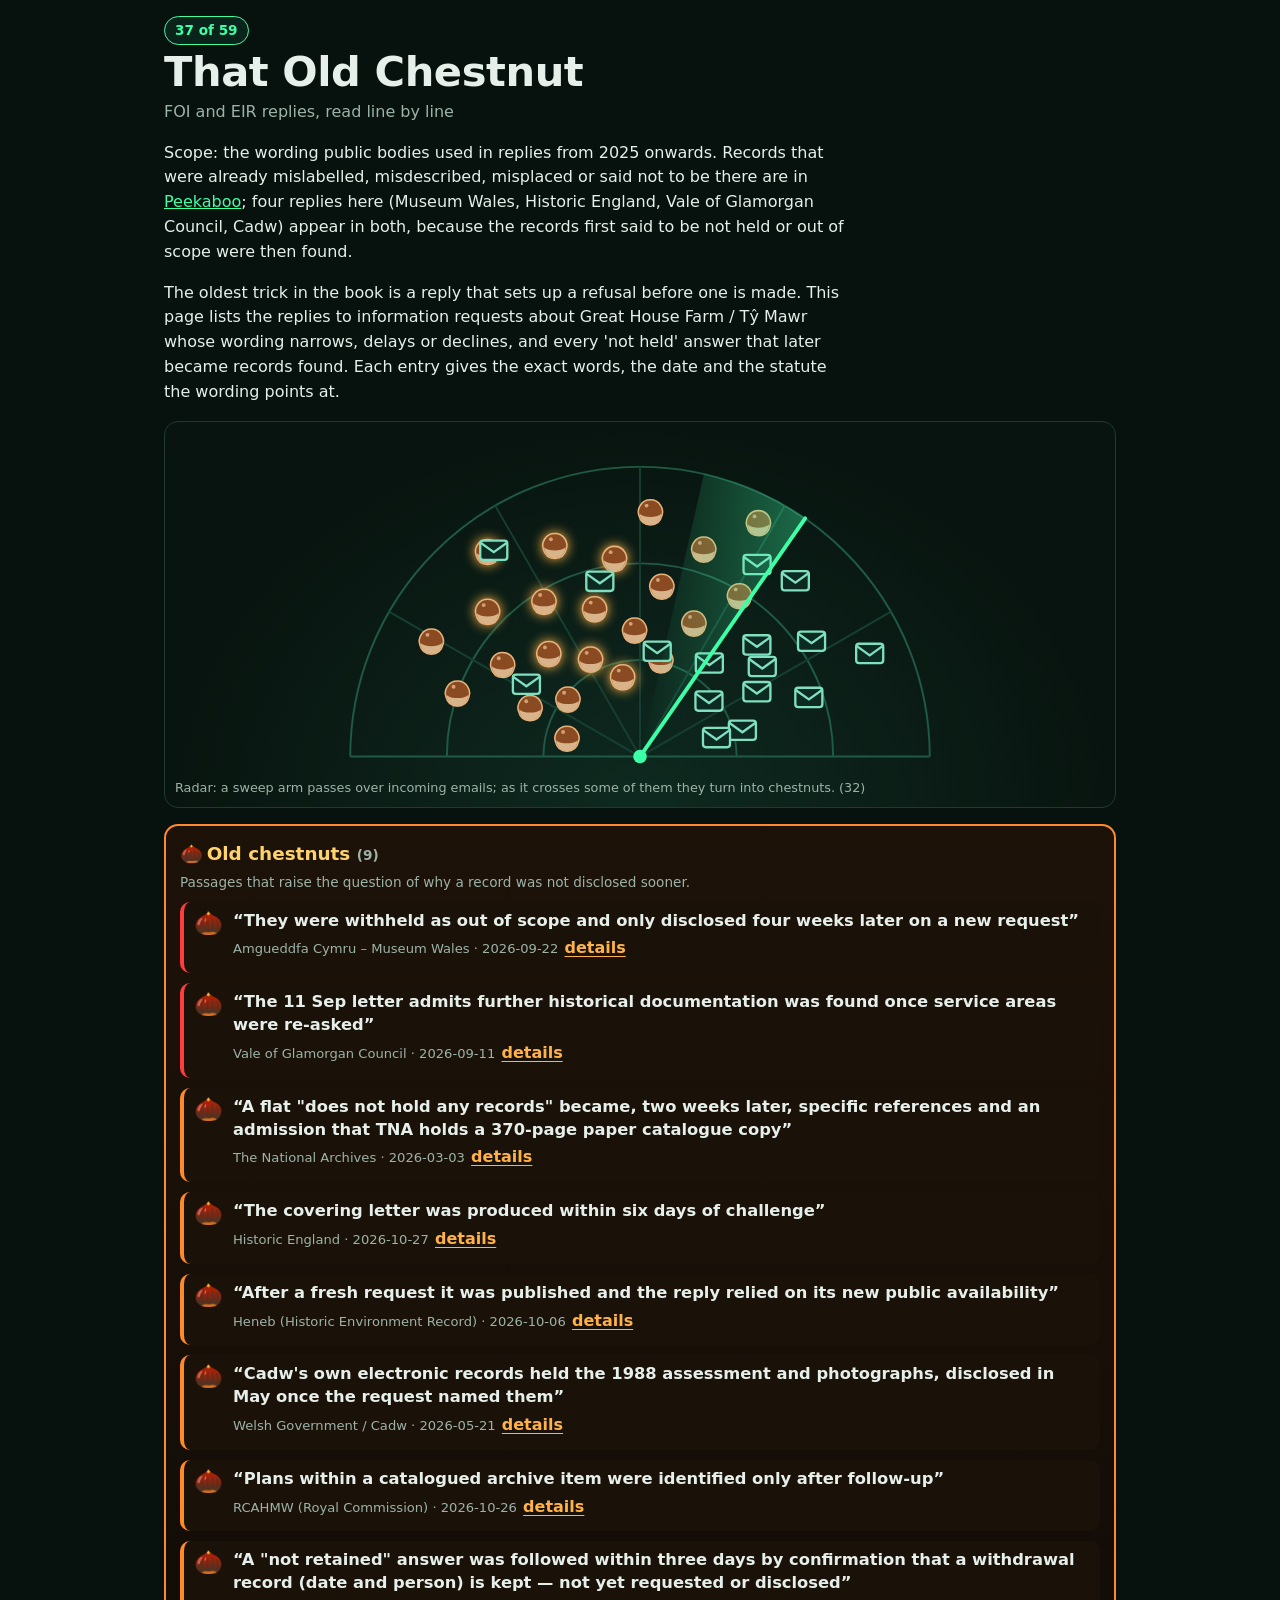
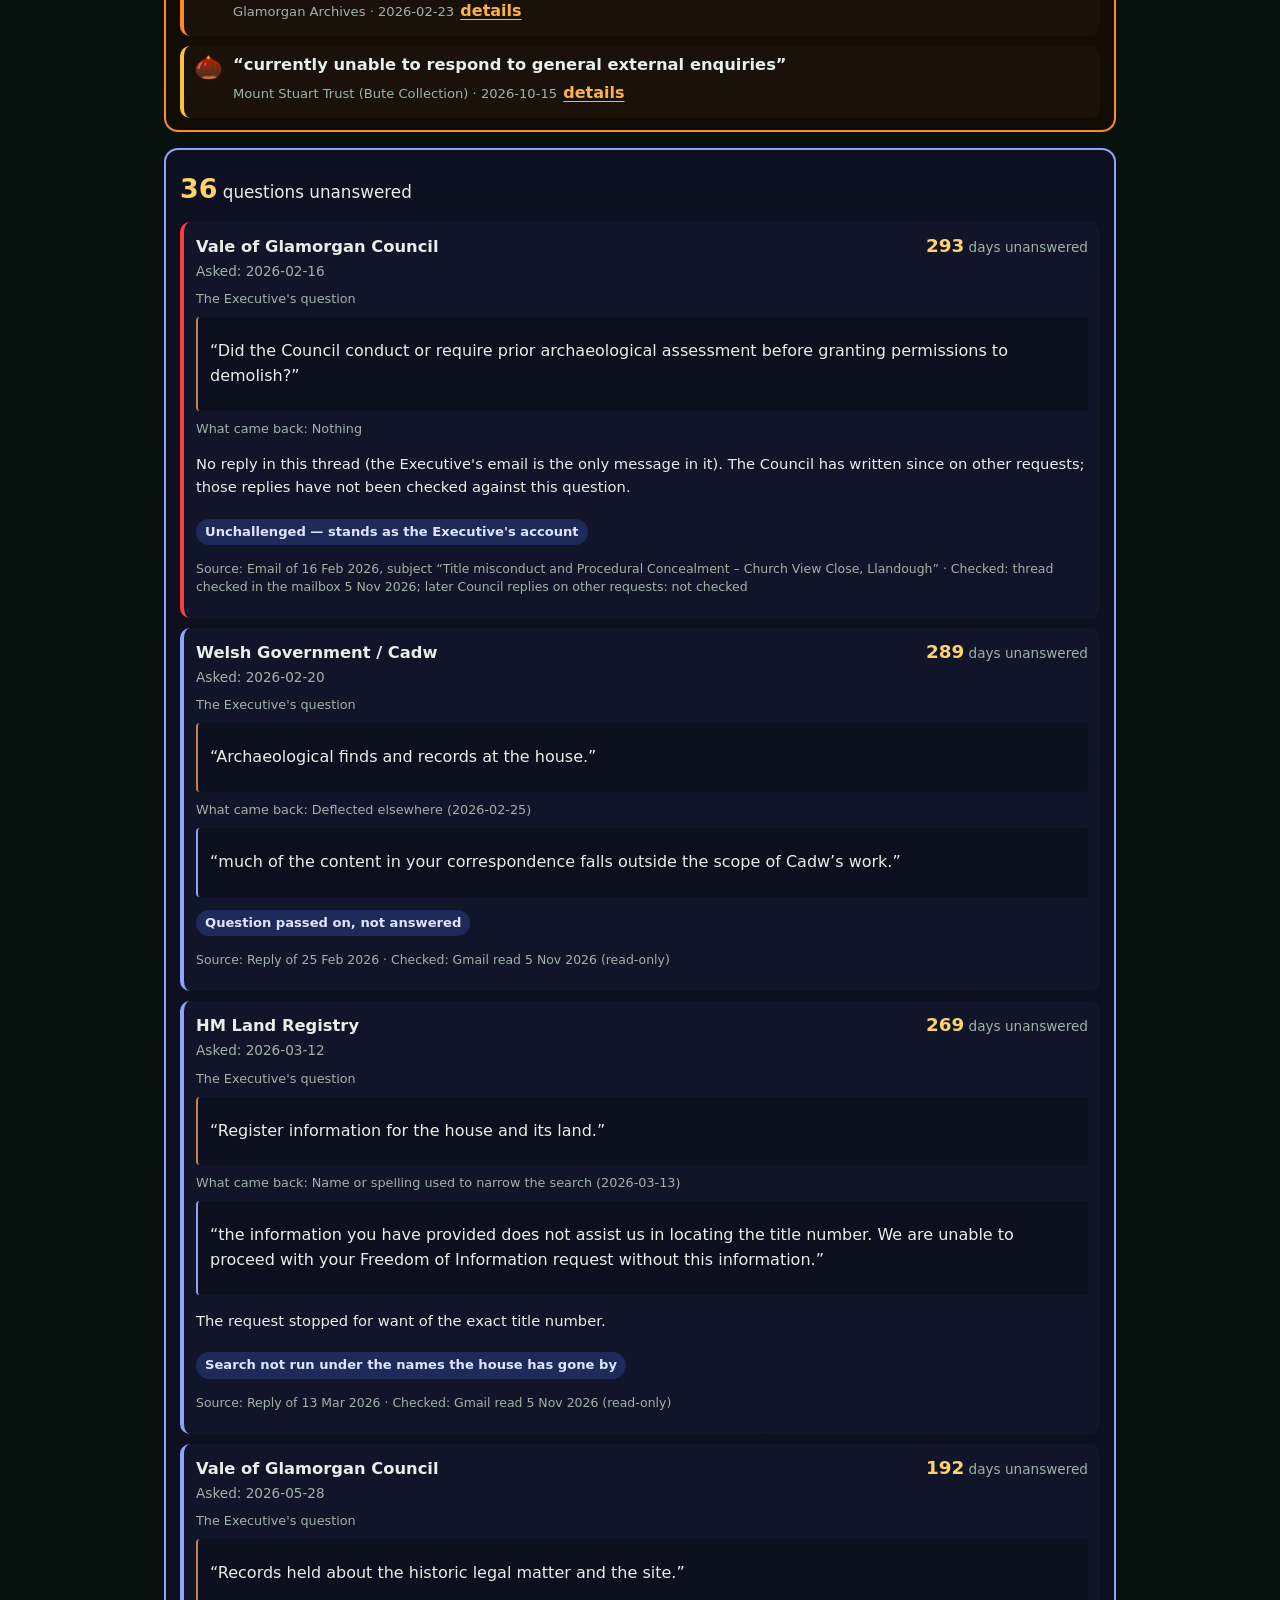
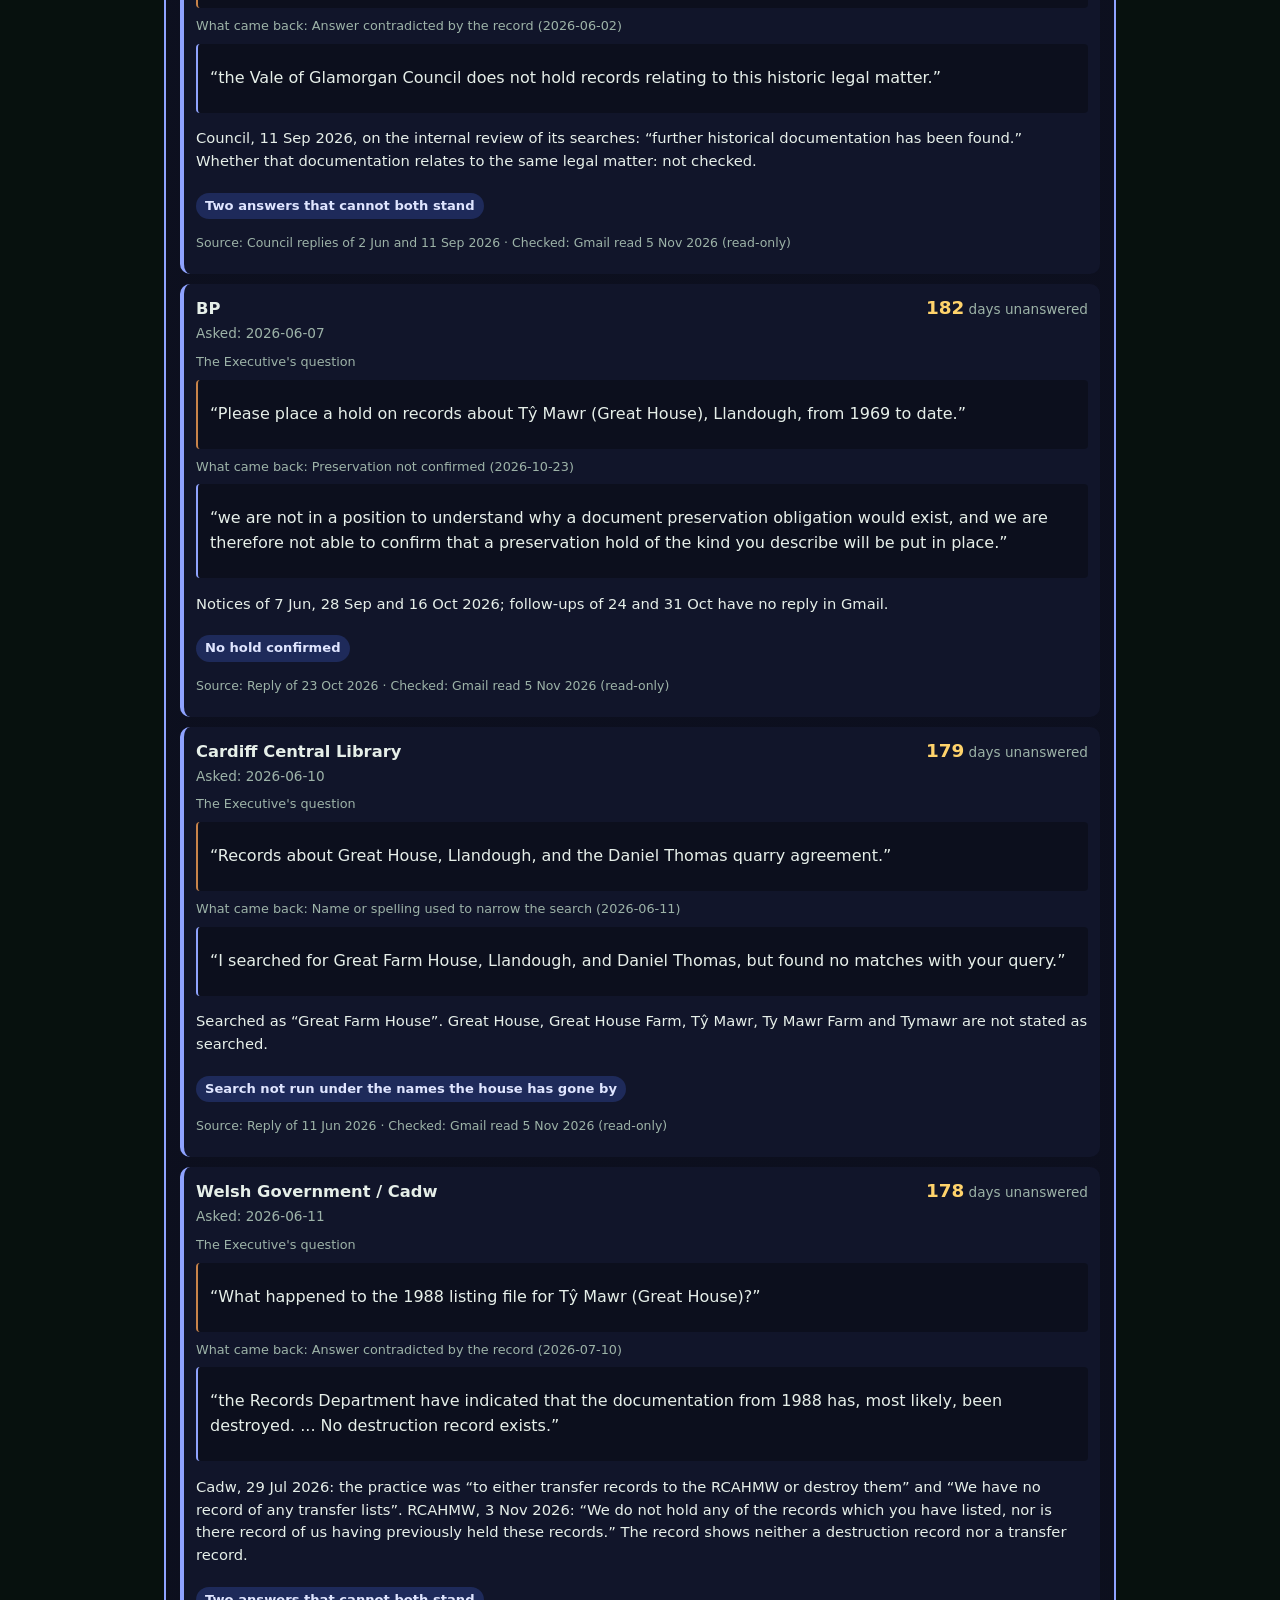
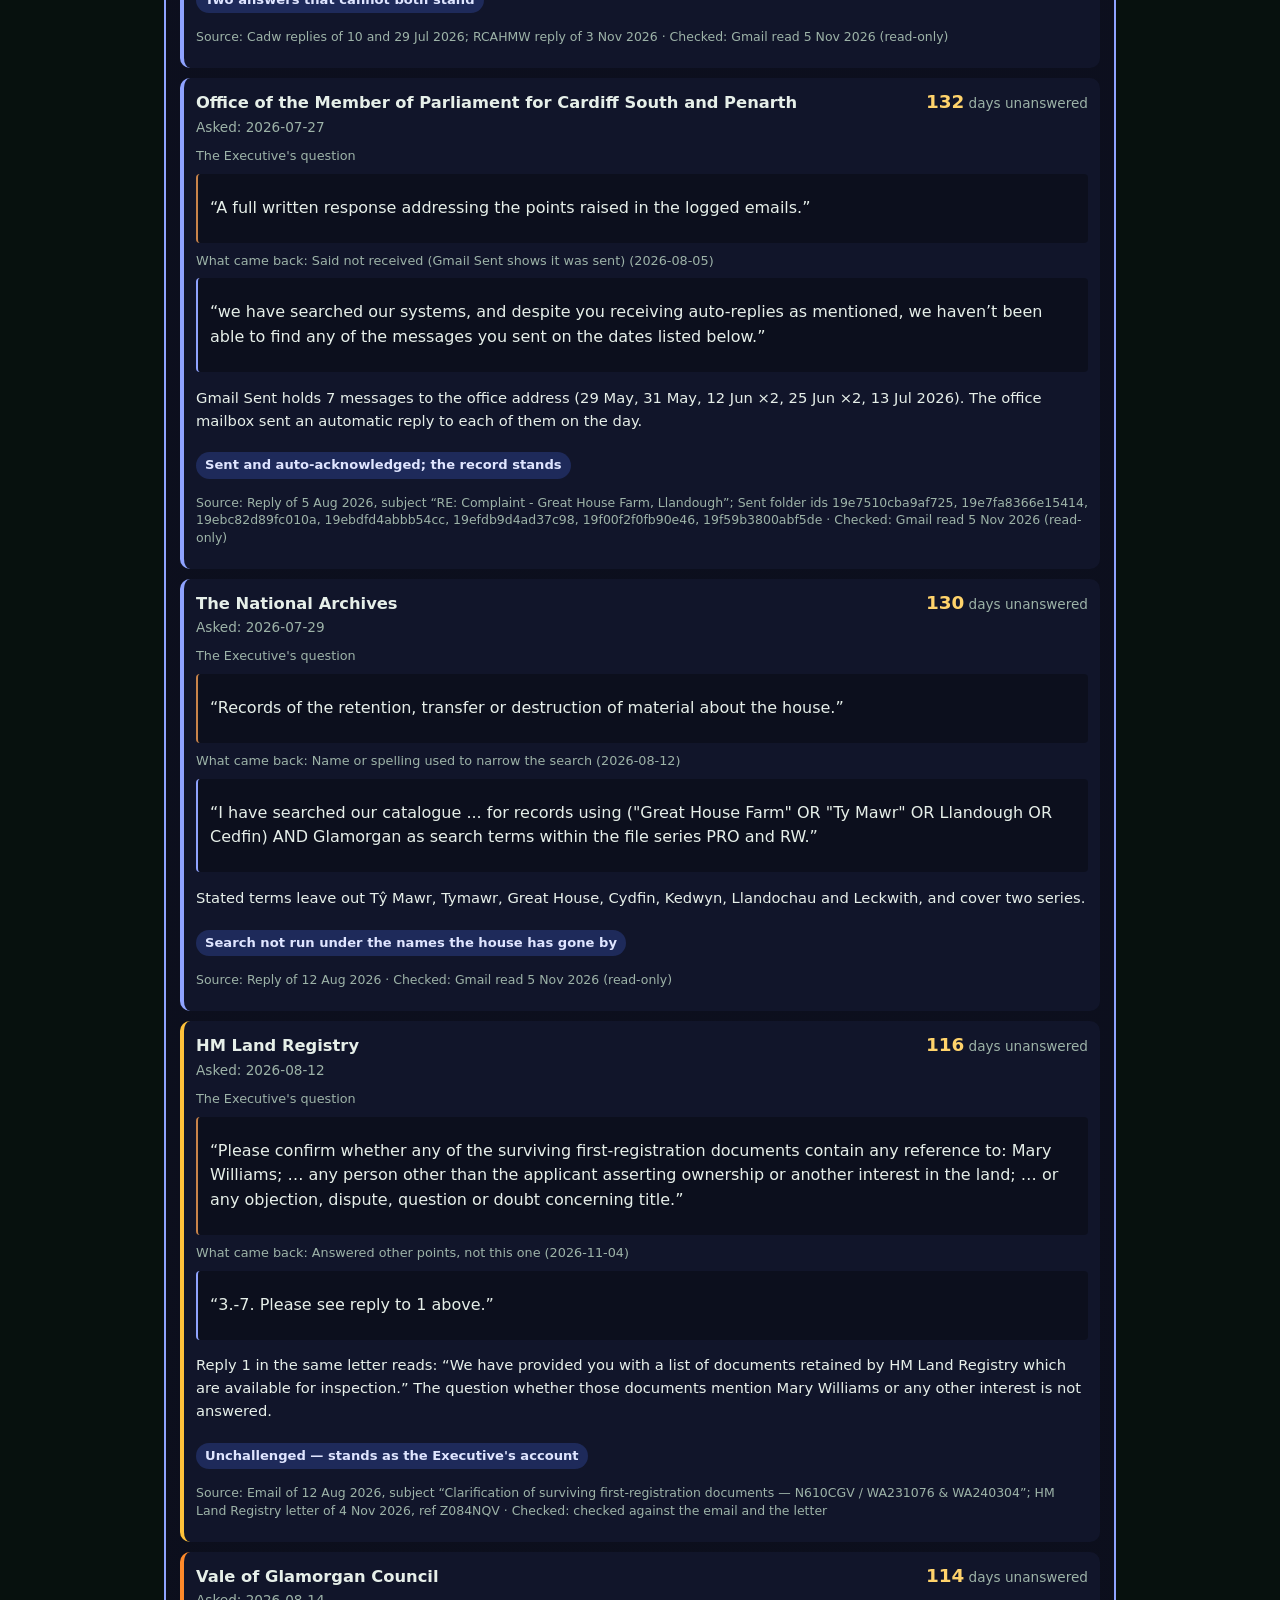
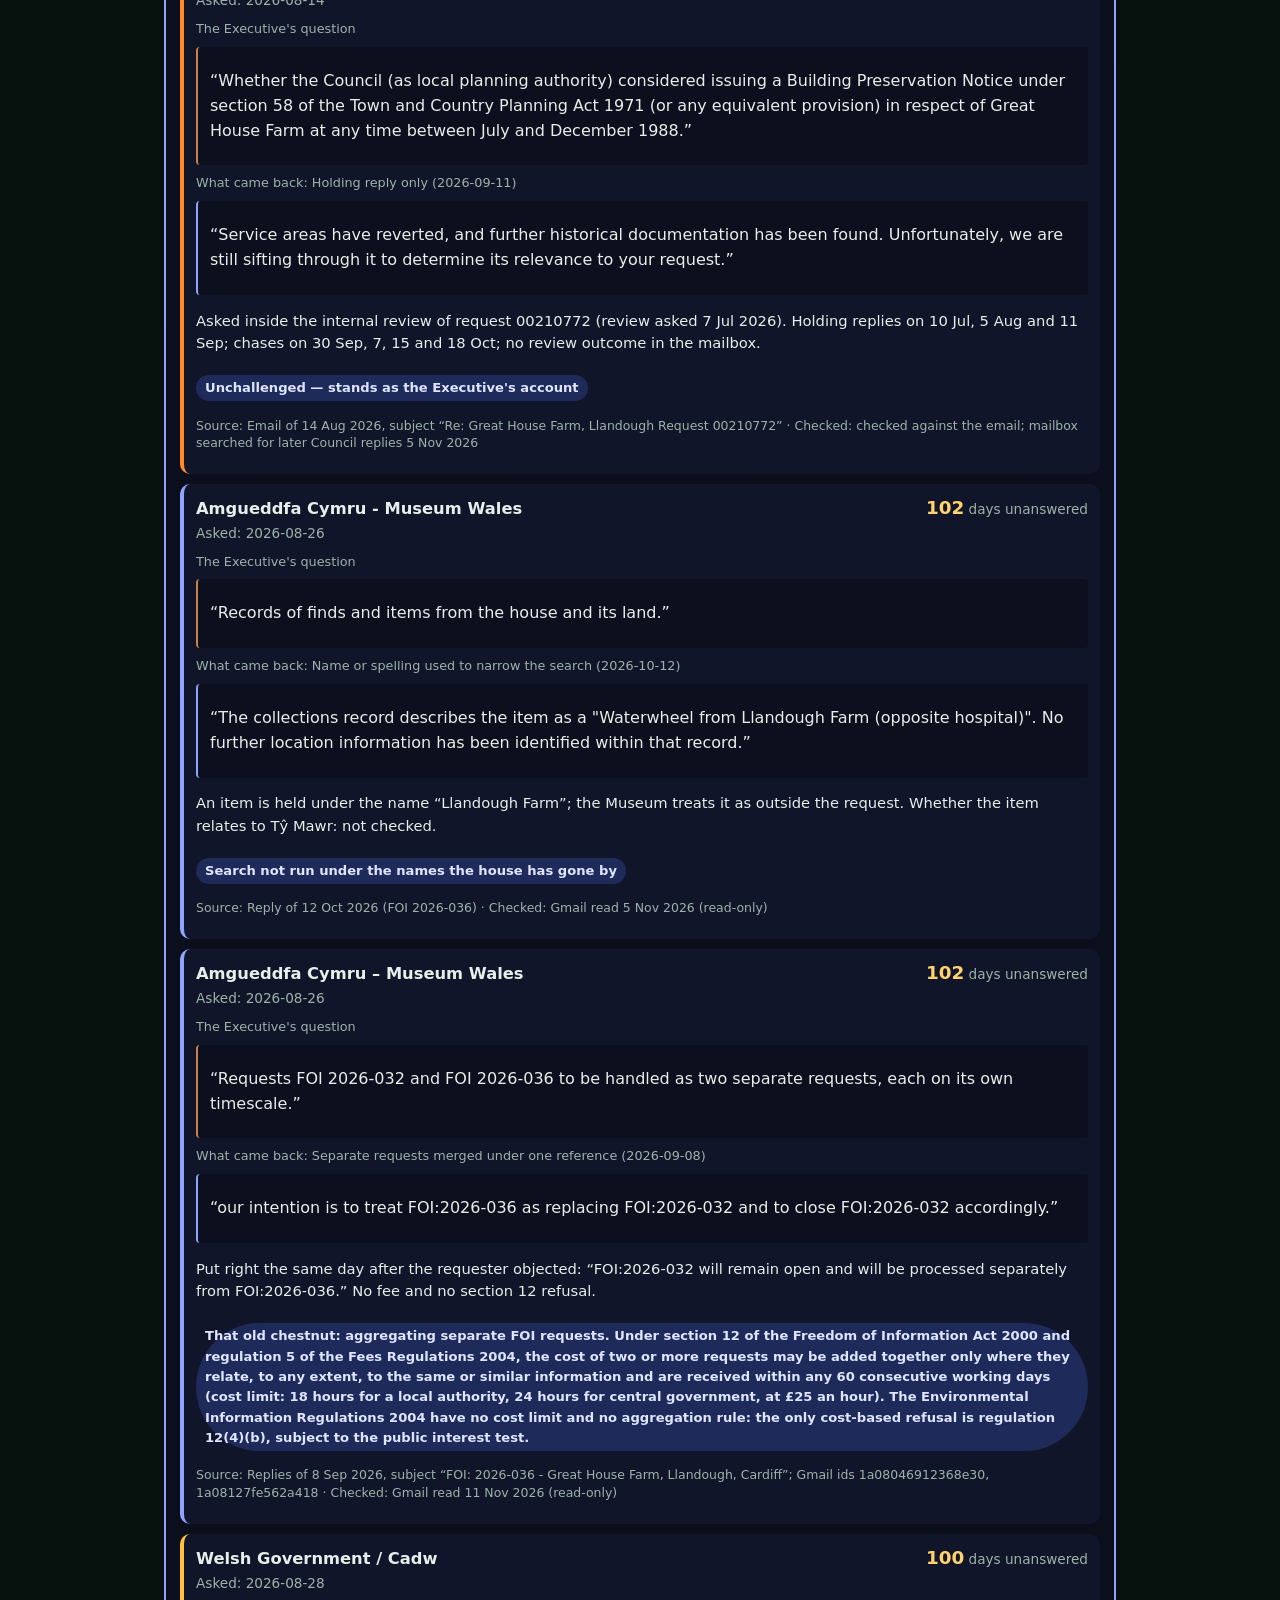
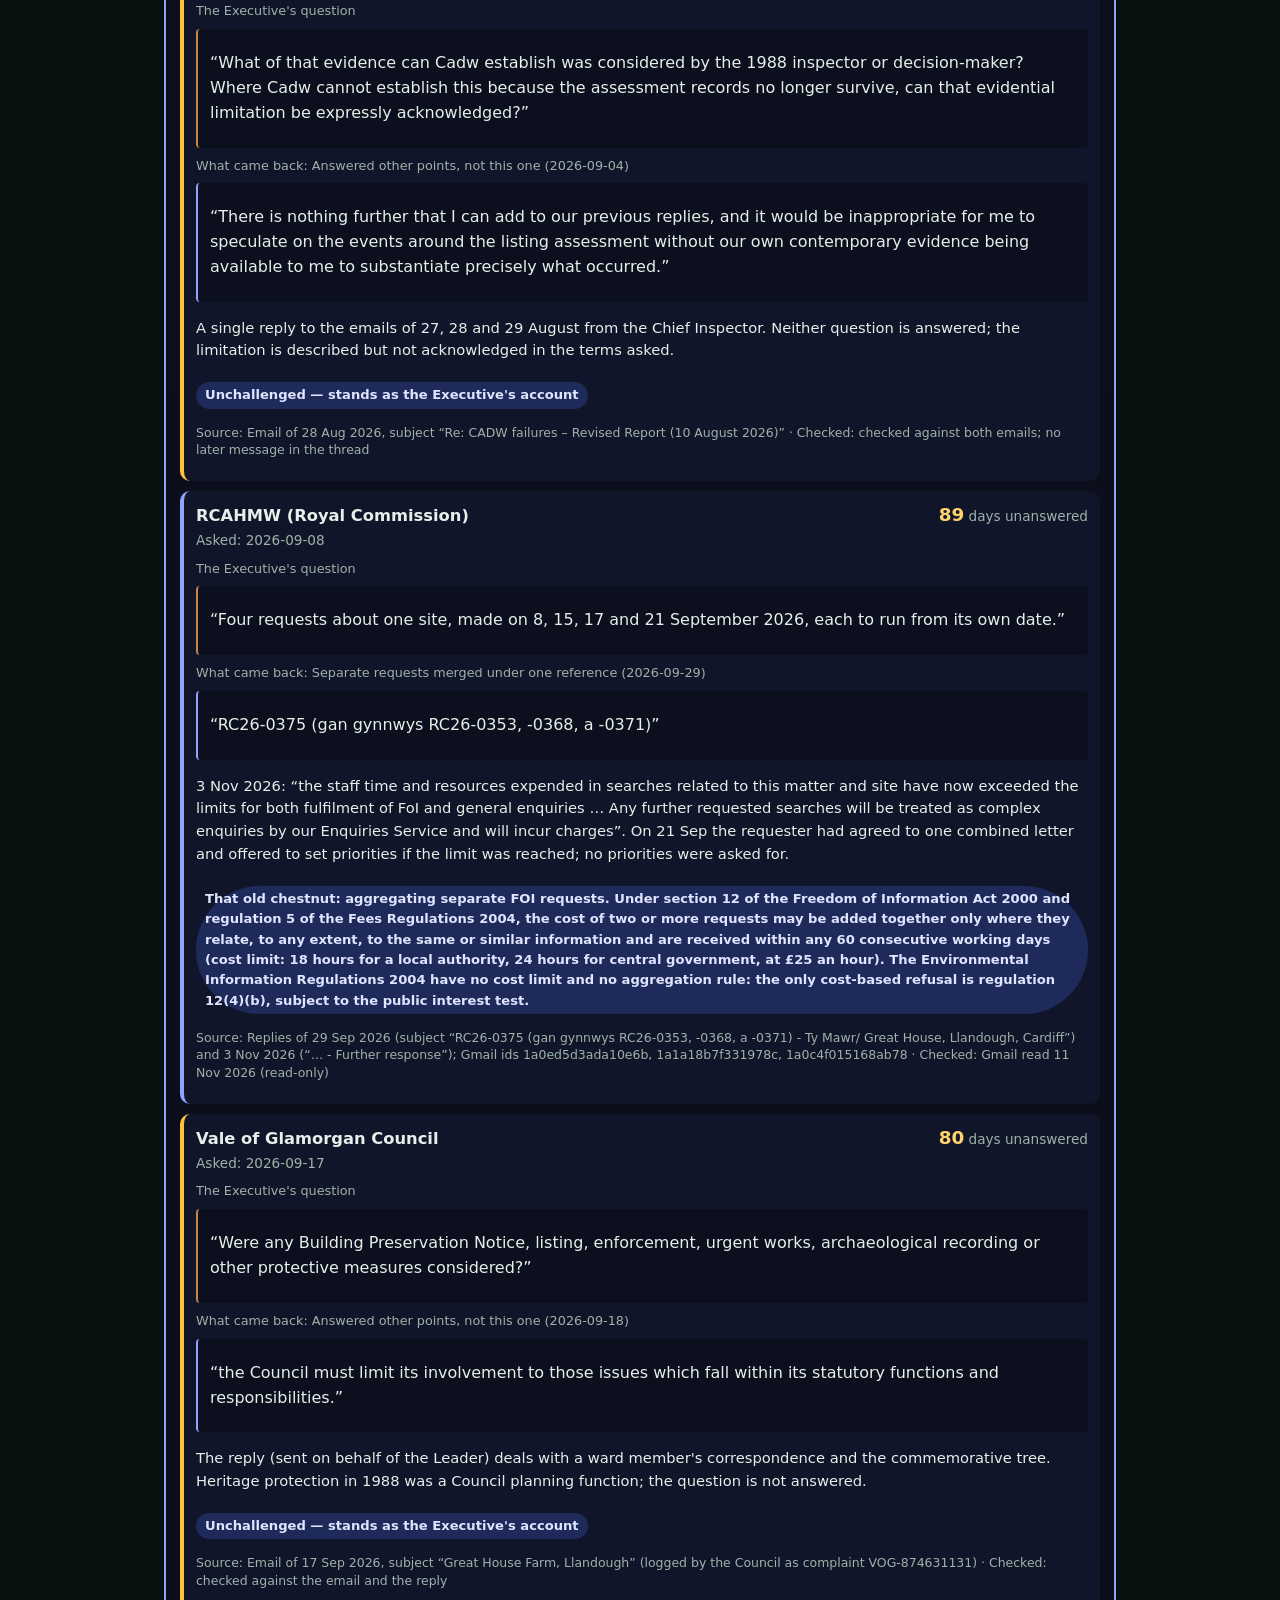
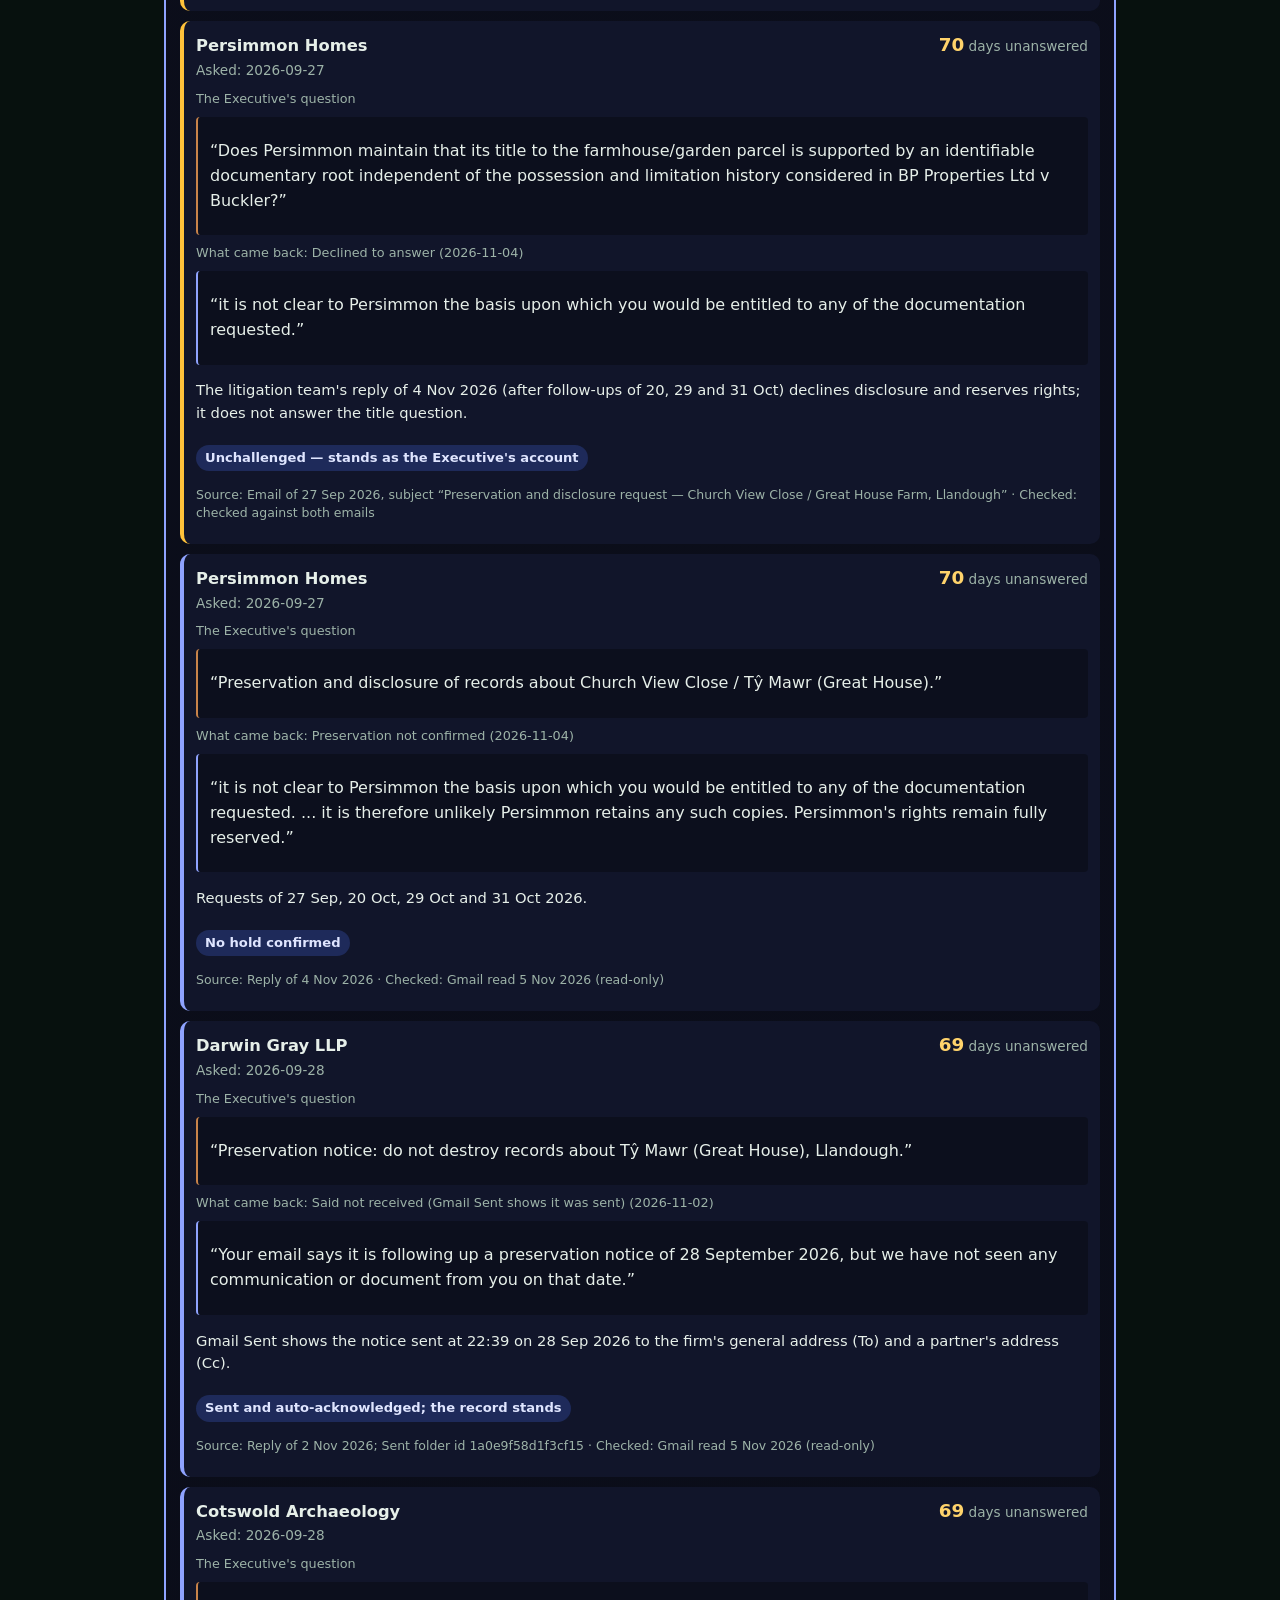
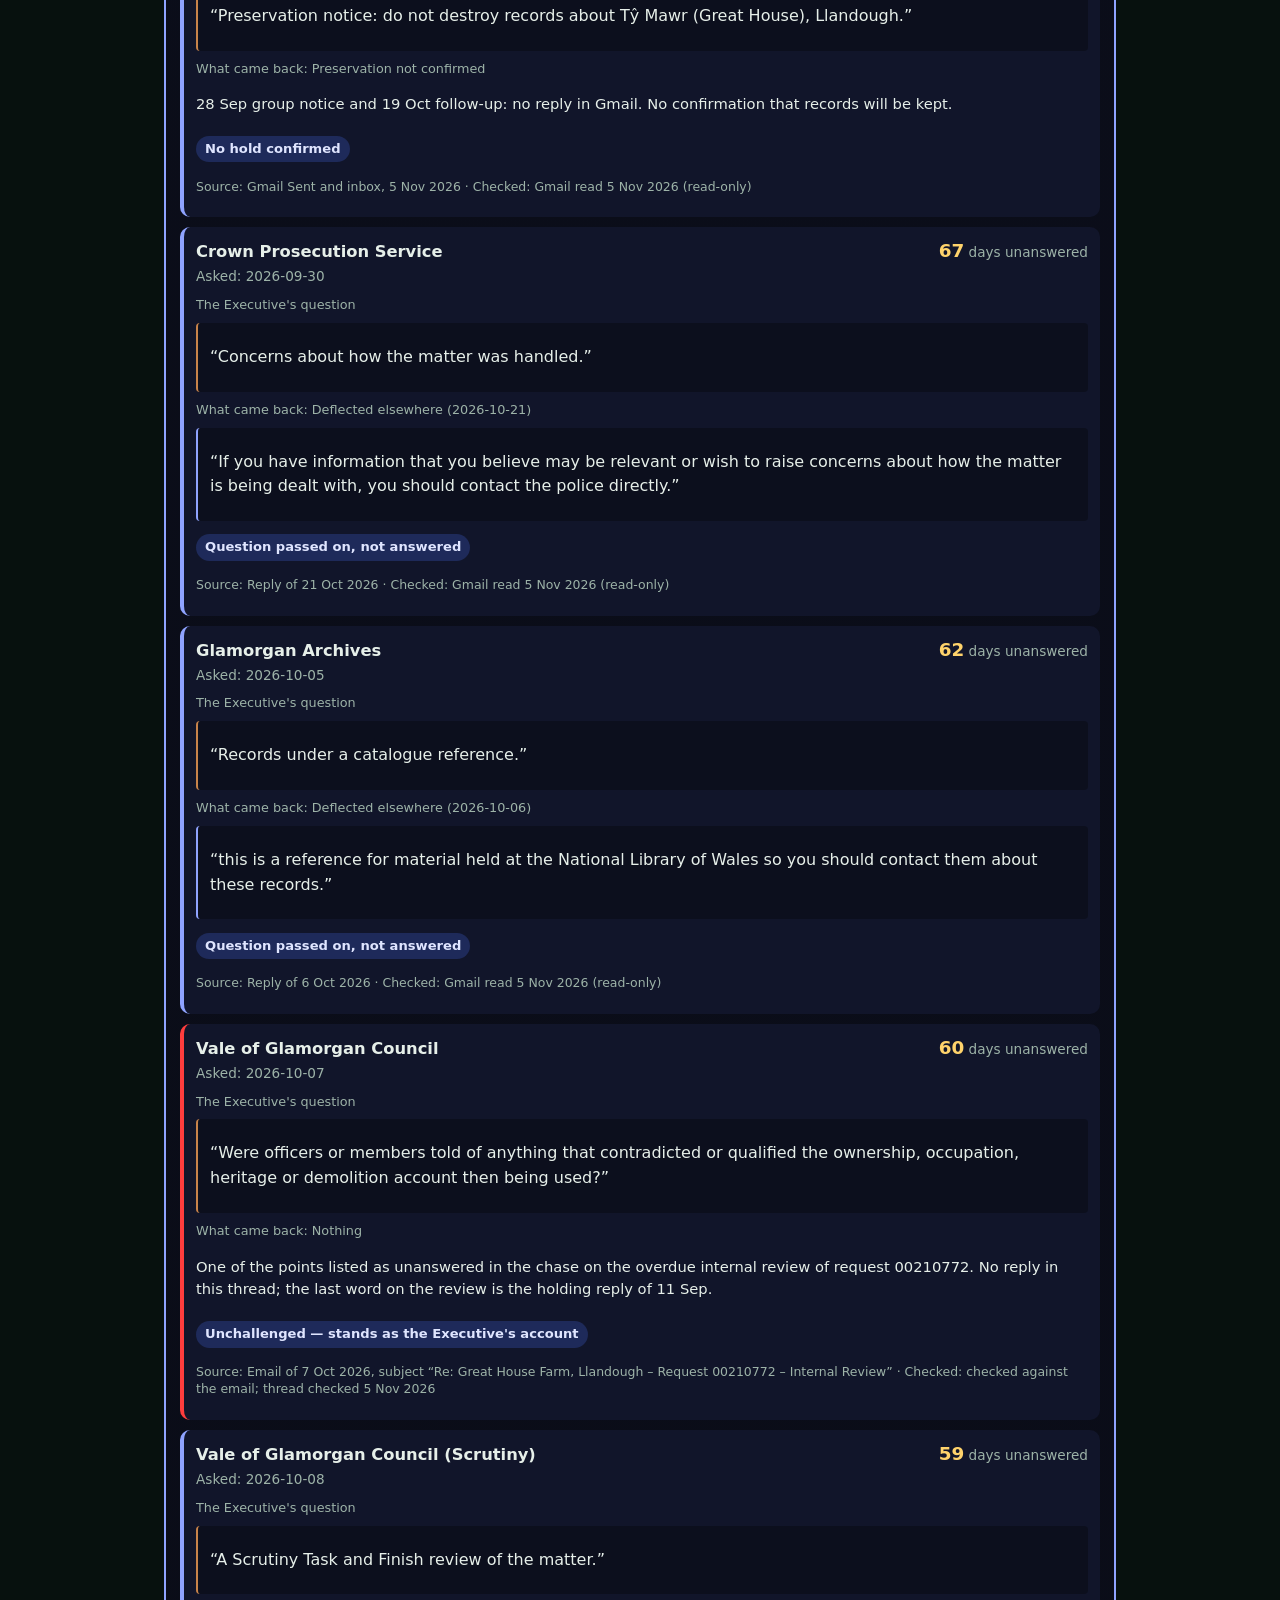
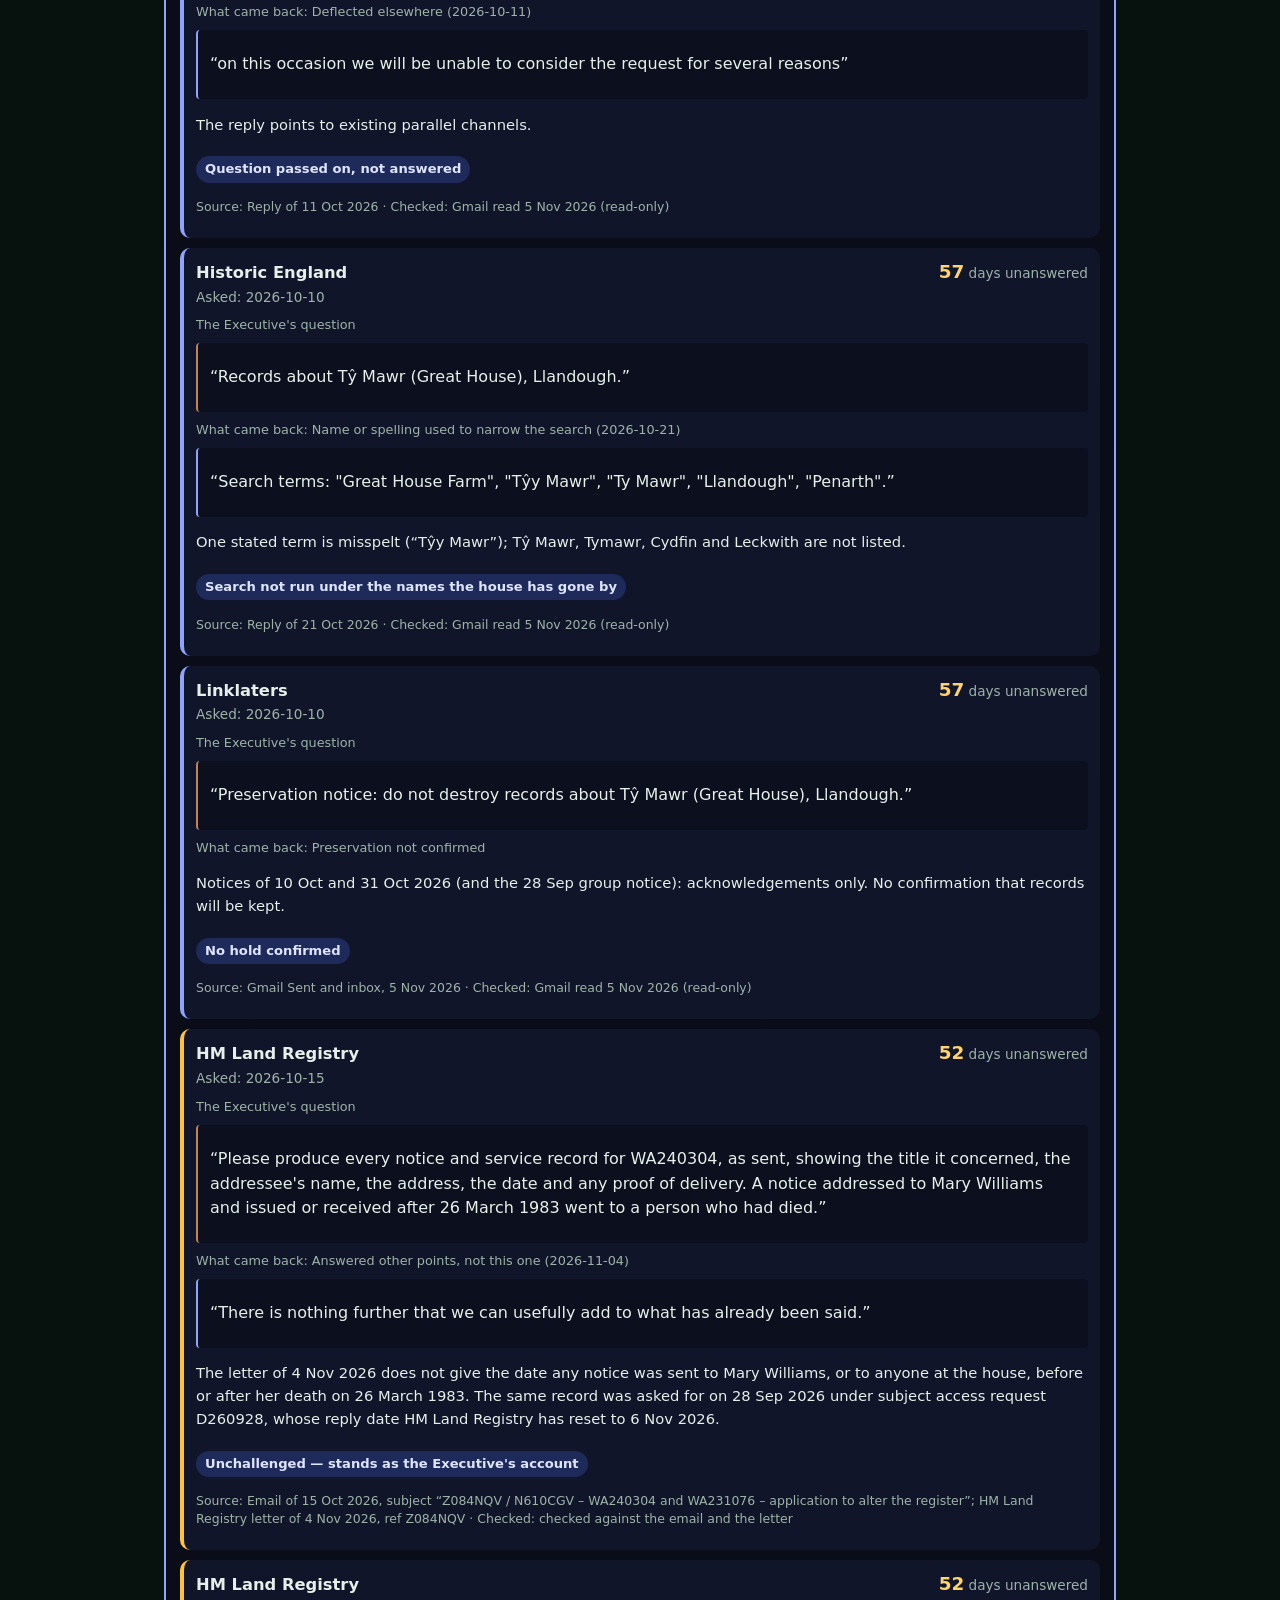
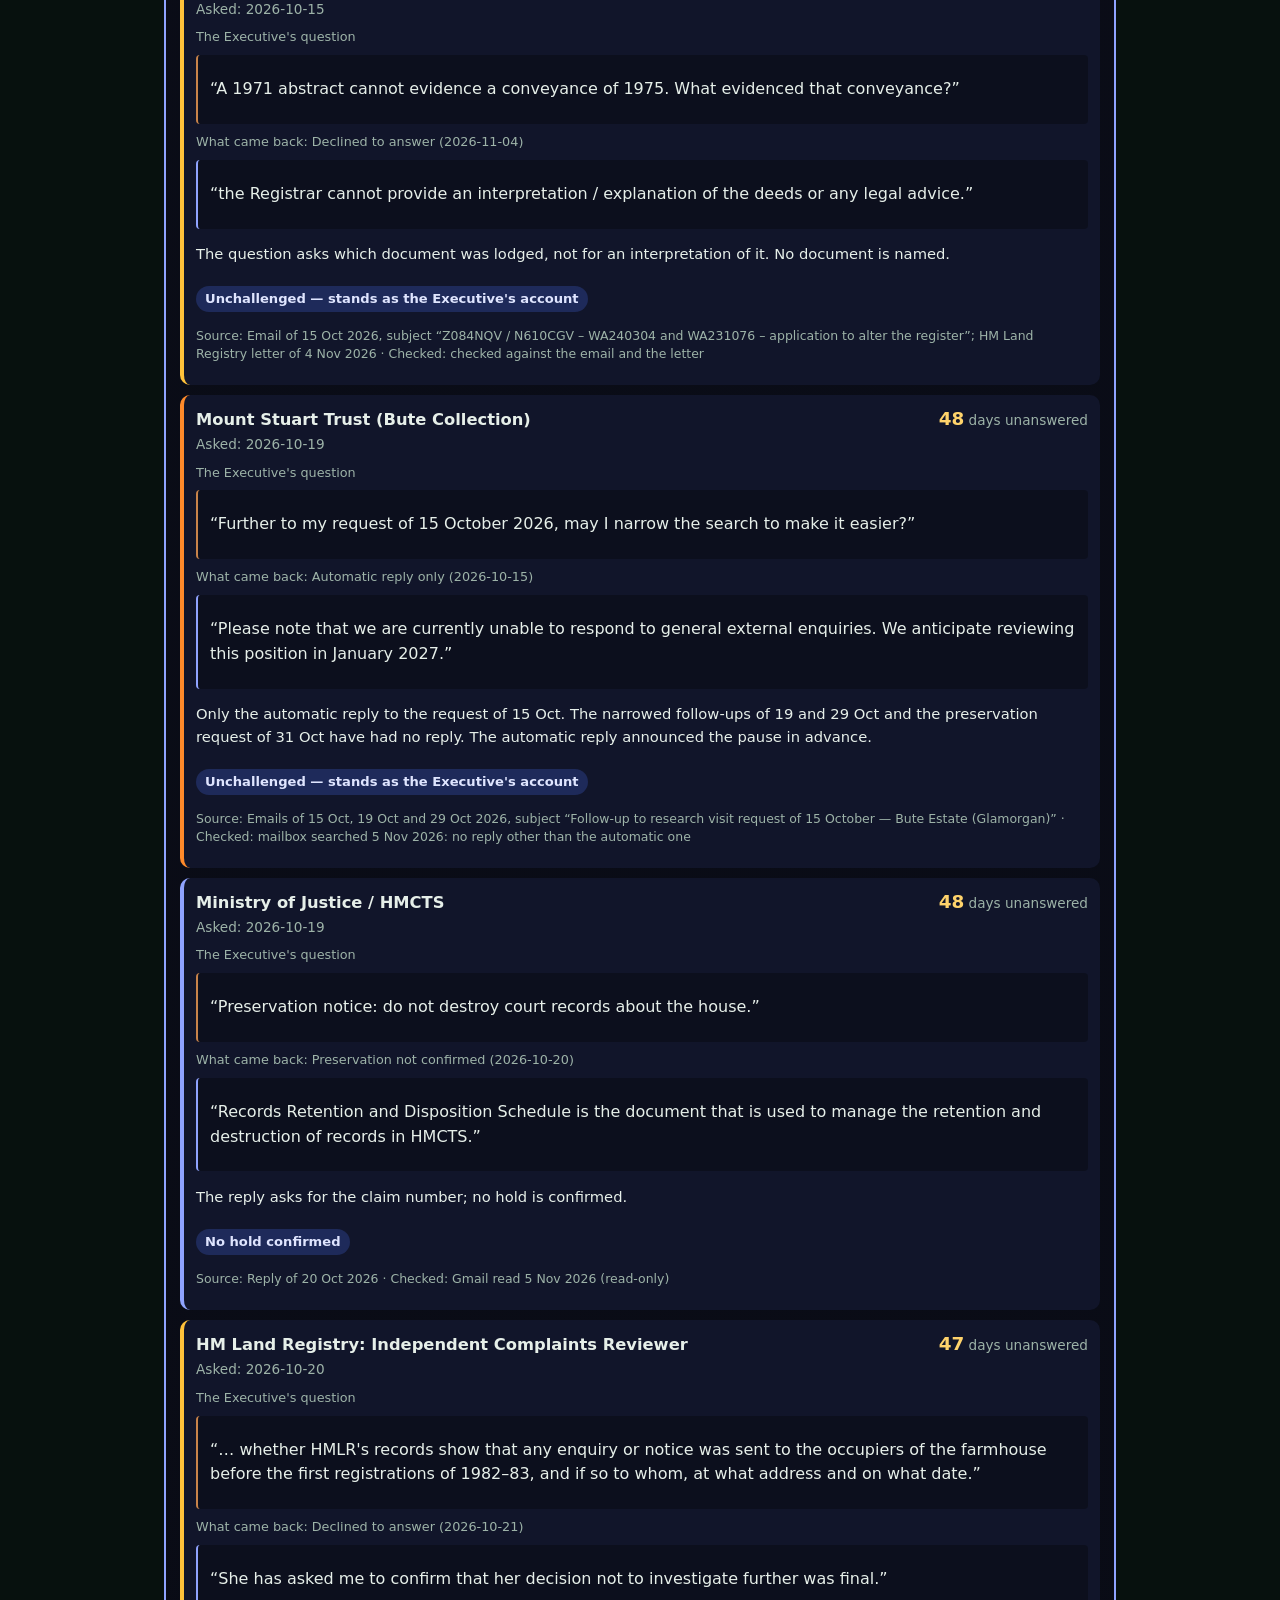
==== commit 1db324d5: "That Old Chestnut v0.6.0: new tactic 'That old chestnut: aggregating separate FOI requests' — 3 date" ====
--- a/public/index.html
+++ b/public/index.html
@@ -1 +1 @@
-<!doctype html><html lang="en" data-cw-noclip data-cw-nolevels><head><meta charset="utf-8"><meta name="viewport" content="width=device-width,initial-scale=1"><title>That Old Chestnut · FOI and EIR replies · Cedwyn</title><meta name="description" content="Replies from public bodies to information requests about Great House Farm / Tŷ Mawr, read line by line: the wording that sets up a refusal, and 'not held' answers that later became records found, each with the statute it points at, and the old chestnuts: passages that raise why a record was not disclosed sooner, and Silence: direct questions left unanswered."><meta name="color-scheme" content="dark"><link rel="stylesheet" href="toc.css?v=0.4.0"><script src="/_cedwyn/ghf/ghf-lang.js?v=2.1.4c" defer></script><script src="/_cedwyn/parcel-modal.js?v=0.1.0" defer></script><script src="/_cedwyn/ghf/ghf-boot.js?v=2.1.8"></script><meta name="generator" content="cedwyn-a2ui/0.1 (A2UI v0.9 surface that-old-chestnut-index)"></head><body class="toc"><main class="tocw" id="toc-app" data-ui="_ui/index.a2ui.json" data-db="_db/view.json" data-rules="_ui/chestnut-rules.a2ui.json" data-latest="_ui/latest-mail.a2ui.json?v=0.3.8" data-silence="_ui/silence.a2ui.json?v=0.5.0"><header class="toc-head"><p class="toc-parcel-row"><a class="cw-parcel-link" href="/parcels/" data-parcel-slot="37" data-parcel-of="59" data-parcel-src="_db/view.json">37 of 59</a></p><h1>That Old Chestnut</h1><p class="toc-kicker">FOI and EIR replies, read line by line</p><p class="toc-lede toc-scope">Scope: the wording public bodies used in replies from 2025 onwards. Records that were already mislabelled, misdescribed, misplaced or said not to be there are in <a href="/peekaboo/">Peekaboo</a>; four replies here (Museum Wales, Historic England, Vale of Glamorgan Council, Cadw) appear in both, because the records first said to be not held or out of scope were then found.</p></header><noscript><p class="toc-lede">This page lists replies from public bodies to information requests about Great House Farm / Tŷ Mawr whose wording narrows, delays or declines, and every 'not held' answer that later became records found. It is built in the browser from the site's own data; turn on JavaScript to see it. <a href="/parcels/">The parcels</a> · <a href="/nomenclature/">Names and spellings</a></p><ol class="toc-noscript"><li id="cn-toc-f01">Amgueddfa Cymru – Museum Wales · reply of 2026-08-25 · <a href="/peekaboo/#pk-toc-f01">Peekaboo</a></li><li id="cn-toc-f02">Historic England · reply of 2026-10-21 · <a href="/peekaboo/#pk-toc-f02">Peekaboo</a></li><li id="cn-toc-f03">Vale of Glamorgan Council · reply of 2026-06-02 · <a href="/peekaboo/#pk-toc-f03">Peekaboo</a></li><li id="cn-toc-f04">Heneb (Historic Environment Record) · reply of 2026-05-22</li><li id="cn-toc-f05">Welsh Government / Cadw · reply of 2026-02-25 · <a href="/peekaboo/#pk-toc-f05">Peekaboo</a></li><li id="cn-toc-f06">The National Archives · reply of 2026-02-18</li><li id="cn-toc-f07">RCAHMW (Royal Commission) · reply of 2026-09-29</li><li id="cn-toc-f08">Glamorgan Archives · reply of 2026-02-20</li><li id="cn-toc-l01">Heneb (HER) · reply of date not yet read</li><li id="cn-toc-l02">Heneb (HER) · reply of date not yet read</li><li id="cn-toc-l03">Heneb (HER) · reply of date not yet read</li><li id="cn-toc-l04">Heneb (HER) · reply of date not yet read</li><li id="cn-toc-l05">Heneb (HER) · reply of date not yet read</li><li id="cn-toc-l06">Heneb (HER) · reply of date not yet read</li><li id="cn-toc-l07">Heneb (HER) · reply of date not yet read</li><li id="cn-toc-l08">Welsh Government / Cadw · reply of date not yet read</li><li id="cn-toc-l09">Welsh Government / Cadw · reply of date not yet read</li><li id="cn-toc-l10">HM Land Registry · reply of date not yet read</li><li id="cn-toc-l11">HM Land Registry · reply of date not yet read</li><li id="cn-toc-l12">HM Land Registry · reply of date not yet read</li><li id="cn-toc-l13">Ministry of Justice / HMCTS · reply of date not yet read</li><li id="cn-toc-l14">Glamorgan Archives · reply of date not yet read</li><li id="cn-toc-l15">PACAC (House of Commons committee) · reply of date not yet read</li><li id="cn-toc-l16">RCAHMW (Royal Commission) · reply of date not yet read</li><li id="cn-toc-l17">Llandough Community Council · reply of date not yet read</li></ol><p class="toc-lede toc-sil-count" id="silence"><b>33</b> questions unanswered</p><ol class="toc-noscript"><li id="toc-s01">Vale of Glamorgan Council · asked 2026-02-16</li><li id="toc-s02">HM Land Registry · asked 2026-08-12</li><li id="toc-s03">Vale of Glamorgan Council · asked 2026-08-14</li><li id="toc-s04">Welsh Government / Cadw · asked 2026-08-28</li><li id="toc-s05">Vale of Glamorgan Council · asked 2026-09-17</li><li id="toc-s06">Persimmon Homes · asked 2026-09-27</li><li id="toc-s07">Vale of Glamorgan Council · asked 2026-10-07</li><li id="toc-s08">HM Land Registry · asked 2026-10-15</li><li id="toc-s09">HM Land Registry · asked 2026-10-15</li><li id="toc-s10">Mount Stuart Trust (Bute Collection) · asked 2026-10-19</li><li id="toc-s11">HM Land Registry: Independent Complaints Reviewer · asked 2026-10-20</li><li id="toc-s12">BT Group Archives · asked 2026-10-20</li><li id="toc-s13">Heneb (Historic Environment Record) · asked 2026-11-02</li><li id="toc-t01">Office of the Member of Parliament for Cardiff South and Penarth · asked 2026-07-27</li><li id="toc-t02">Darwin Gray LLP · asked 2026-09-28</li><li id="toc-t03">Welsh Government / Cadw · asked 2026-06-11</li><li id="toc-t04">Vale of Glamorgan Council · asked 2026-05-28</li><li id="toc-t05">Cardiff Central Library · asked 2026-06-10</li><li id="toc-t06">The National Archives · asked 2026-07-29</li><li id="toc-t07">Amgueddfa Cymru - Museum Wales · asked 2026-08-26</li><li id="toc-t08">HM Land Registry · asked 2026-03-12</li><li id="toc-t09">Historic England · asked 2026-10-10</li><li id="toc-t10">BP · asked 2026-06-07</li><li id="toc-t11">Persimmon Homes · asked 2026-09-27</li><li id="toc-t12">Ministry of Justice / HMCTS · asked 2026-10-19</li><li id="toc-t13">Linklaters · asked 2026-10-10</li><li id="toc-t14">Mount Stuart (Bute archive) · asked 2026-10-31</li><li id="toc-t15">Hugh James · asked 2026-10-31</li><li id="toc-t16">Cotswold Archaeology · asked 2026-09-28</li><li id="toc-t17">Crown Prosecution Service · asked 2026-09-30</li><li id="toc-t18">Glamorgan Archives · asked 2026-10-05</li><li id="toc-t19">Welsh Government / Cadw · asked 2026-02-20</li><li id="toc-t20">Vale of Glamorgan Council (Scrutiny) · asked 2026-10-08</li></ol></noscript><p class="toc-loading" aria-live="polite">Loading…</p></main><script src="toc.js?v=0.5.0" defer></script></body></html>
+<!doctype html><html lang="en" data-cw-noclip data-cw-nolevels><head><meta charset="utf-8"><meta name="viewport" content="width=device-width,initial-scale=1"><title>That Old Chestnut · FOI and EIR replies · Cedwyn</title><meta name="description" content="Replies from public bodies to information requests about Great House Farm / Tŷ Mawr, read line by line: the wording that sets up a refusal, and 'not held' answers that later became records found, each with the statute it points at, and the old chestnuts: passages that raise why a record was not disclosed sooner, and Silence: direct questions left unanswered."><meta name="color-scheme" content="dark"><link rel="stylesheet" href="toc.css?v=0.4.0"><script src="/_cedwyn/ghf/ghf-lang.js?v=2.1.4c" defer></script><script src="/_cedwyn/parcel-modal.js?v=0.1.0" defer></script><script src="/_cedwyn/ghf/ghf-boot.js?v=2.1.8"></script><meta name="generator" content="cedwyn-a2ui/0.1 (A2UI v0.9 surface that-old-chestnut-index)"></head><body class="toc"><main class="tocw" id="toc-app" data-ui="_ui/index.a2ui.json" data-db="_db/view.json" data-rules="_ui/chestnut-rules.a2ui.json" data-latest="_ui/latest-mail.a2ui.json?v=0.3.8" data-silence="_ui/silence.a2ui.json?v=0.6.0"><header class="toc-head"><p class="toc-parcel-row"><a class="cw-parcel-link" href="/parcels/" data-parcel-slot="37" data-parcel-of="59" data-parcel-src="_db/view.json">37 of 59</a></p><h1>That Old Chestnut</h1><p class="toc-kicker">FOI and EIR replies, read line by line</p><p class="toc-lede toc-scope">Scope: the wording public bodies used in replies from 2025 onwards. Records that were already mislabelled, misdescribed, misplaced or said not to be there are in <a href="/peekaboo/">Peekaboo</a>; four replies here (Museum Wales, Historic England, Vale of Glamorgan Council, Cadw) appear in both, because the records first said to be not held or out of scope were then found.</p></header><noscript><p class="toc-lede">This page lists replies from public bodies to information requests about Great House Farm / Tŷ Mawr whose wording narrows, delays or declines, and every 'not held' answer that later became records found. It is built in the browser from the site's own data; turn on JavaScript to see it. <a href="/parcels/">The parcels</a> · <a href="/nomenclature/">Names and spellings</a></p><ol class="toc-noscript"><li id="cn-toc-f01">Amgueddfa Cymru – Museum Wales · reply of 2026-08-25 · <a href="/peekaboo/#pk-toc-f01">Peekaboo</a></li><li id="cn-toc-f02">Historic England · reply of 2026-10-21 · <a href="/peekaboo/#pk-toc-f02">Peekaboo</a></li><li id="cn-toc-f03">Vale of Glamorgan Council · reply of 2026-06-02 · <a href="/peekaboo/#pk-toc-f03">Peekaboo</a></li><li id="cn-toc-f04">Heneb (Historic Environment Record) · reply of 2026-05-22</li><li id="cn-toc-f05">Welsh Government / Cadw · reply of 2026-02-25 · <a href="/peekaboo/#pk-toc-f05">Peekaboo</a></li><li id="cn-toc-f06">The National Archives · reply of 2026-02-18</li><li id="cn-toc-f07">RCAHMW (Royal Commission) · reply of 2026-09-29</li><li id="cn-toc-f08">Glamorgan Archives · reply of 2026-02-20</li><li id="cn-toc-l01">Heneb (HER) · reply of date not yet read</li><li id="cn-toc-l02">Heneb (HER) · reply of date not yet read</li><li id="cn-toc-l03">Heneb (HER) · reply of date not yet read</li><li id="cn-toc-l04">Heneb (HER) · reply of date not yet read</li><li id="cn-toc-l05">Heneb (HER) · reply of date not yet read</li><li id="cn-toc-l06">Heneb (HER) · reply of date not yet read</li><li id="cn-toc-l07">Heneb (HER) · reply of date not yet read</li><li id="cn-toc-l08">Welsh Government / Cadw · reply of date not yet read</li><li id="cn-toc-l09">Welsh Government / Cadw · reply of date not yet read</li><li id="cn-toc-l10">HM Land Registry · reply of date not yet read</li><li id="cn-toc-l11">HM Land Registry · reply of date not yet read</li><li id="cn-toc-l12">HM Land Registry · reply of date not yet read</li><li id="cn-toc-l13">Ministry of Justice / HMCTS · reply of date not yet read</li><li id="cn-toc-l14">Glamorgan Archives · reply of date not yet read</li><li id="cn-toc-l15">PACAC (House of Commons committee) · reply of date not yet read</li><li id="cn-toc-l16">RCAHMW (Royal Commission) · reply of date not yet read</li><li id="cn-toc-l17">Llandough Community Council · reply of date not yet read</li></ol><p class="toc-lede toc-sil-count" id="silence"><b>36</b> questions unanswered</p><ol class="toc-noscript"><li id="toc-s01">Vale of Glamorgan Council · asked 2026-02-16</li><li id="toc-s02">HM Land Registry · asked 2026-08-12</li><li id="toc-s03">Vale of Glamorgan Council · asked 2026-08-14</li><li id="toc-s04">Welsh Government / Cadw · asked 2026-08-28</li><li id="toc-s05">Vale of Glamorgan Council · asked 2026-09-17</li><li id="toc-s06">Persimmon Homes · asked 2026-09-27</li><li id="toc-s07">Vale of Glamorgan Council · asked 2026-10-07</li><li id="toc-s08">HM Land Registry · asked 2026-10-15</li><li id="toc-s09">HM Land Registry · asked 2026-10-15</li><li id="toc-s10">Mount Stuart Trust (Bute Collection) · asked 2026-10-19</li><li id="toc-s11">HM Land Registry: Independent Complaints Reviewer · asked 2026-10-20</li><li id="toc-s12">BT Group Archives · asked 2026-10-20</li><li id="toc-s13">Heneb (Historic Environment Record) · asked 2026-11-02</li><li id="toc-t01">Office of the Member of Parliament for Cardiff South and Penarth · asked 2026-07-27</li><li id="toc-t02">Darwin Gray LLP · asked 2026-09-28</li><li id="toc-t03">Welsh Government / Cadw · asked 2026-06-11</li><li id="toc-t04">Vale of Glamorgan Council · asked 2026-05-28</li><li id="toc-t05">Cardiff Central Library · asked 2026-06-10</li><li id="toc-t06">The National Archives · asked 2026-07-29</li><li id="toc-t07">Amgueddfa Cymru - Museum Wales · asked 2026-08-26</li><li id="toc-t08">HM Land Registry · asked 2026-03-12</li><li id="toc-t09">Historic England · asked 2026-10-10</li><li id="toc-t10">BP · asked 2026-06-07</li><li id="toc-t11">Persimmon Homes · asked 2026-09-27</li><li id="toc-t12">Ministry of Justice / HMCTS · asked 2026-10-19</li><li id="toc-t13">Linklaters · asked 2026-10-10</li><li id="toc-t14">Mount Stuart (Bute archive) · asked 2026-10-31</li><li id="toc-t15">Hugh James · asked 2026-10-31</li><li id="toc-t16">Cotswold Archaeology · asked 2026-09-28</li><li id="toc-t17">Crown Prosecution Service · asked 2026-09-30</li><li id="toc-t18">Glamorgan Archives · asked 2026-10-05</li><li id="toc-t19">Welsh Government / Cadw · asked 2026-02-20</li><li id="toc-t20">Vale of Glamorgan Council (Scrutiny) · asked 2026-10-08</li><li id="toc-t21">Amgueddfa Cymru – Museum Wales · asked 2026-08-26</li><li id="toc-t22">RCAHMW (Royal Commission) · asked 2026-09-08</li><li id="toc-t23">Cardiff Council · asked 2026-10-29</li></ol></noscript><p class="toc-loading" aria-live="polite">Loading…</p></main><script src="toc.js?v=0.5.0" defer></script></body></html>
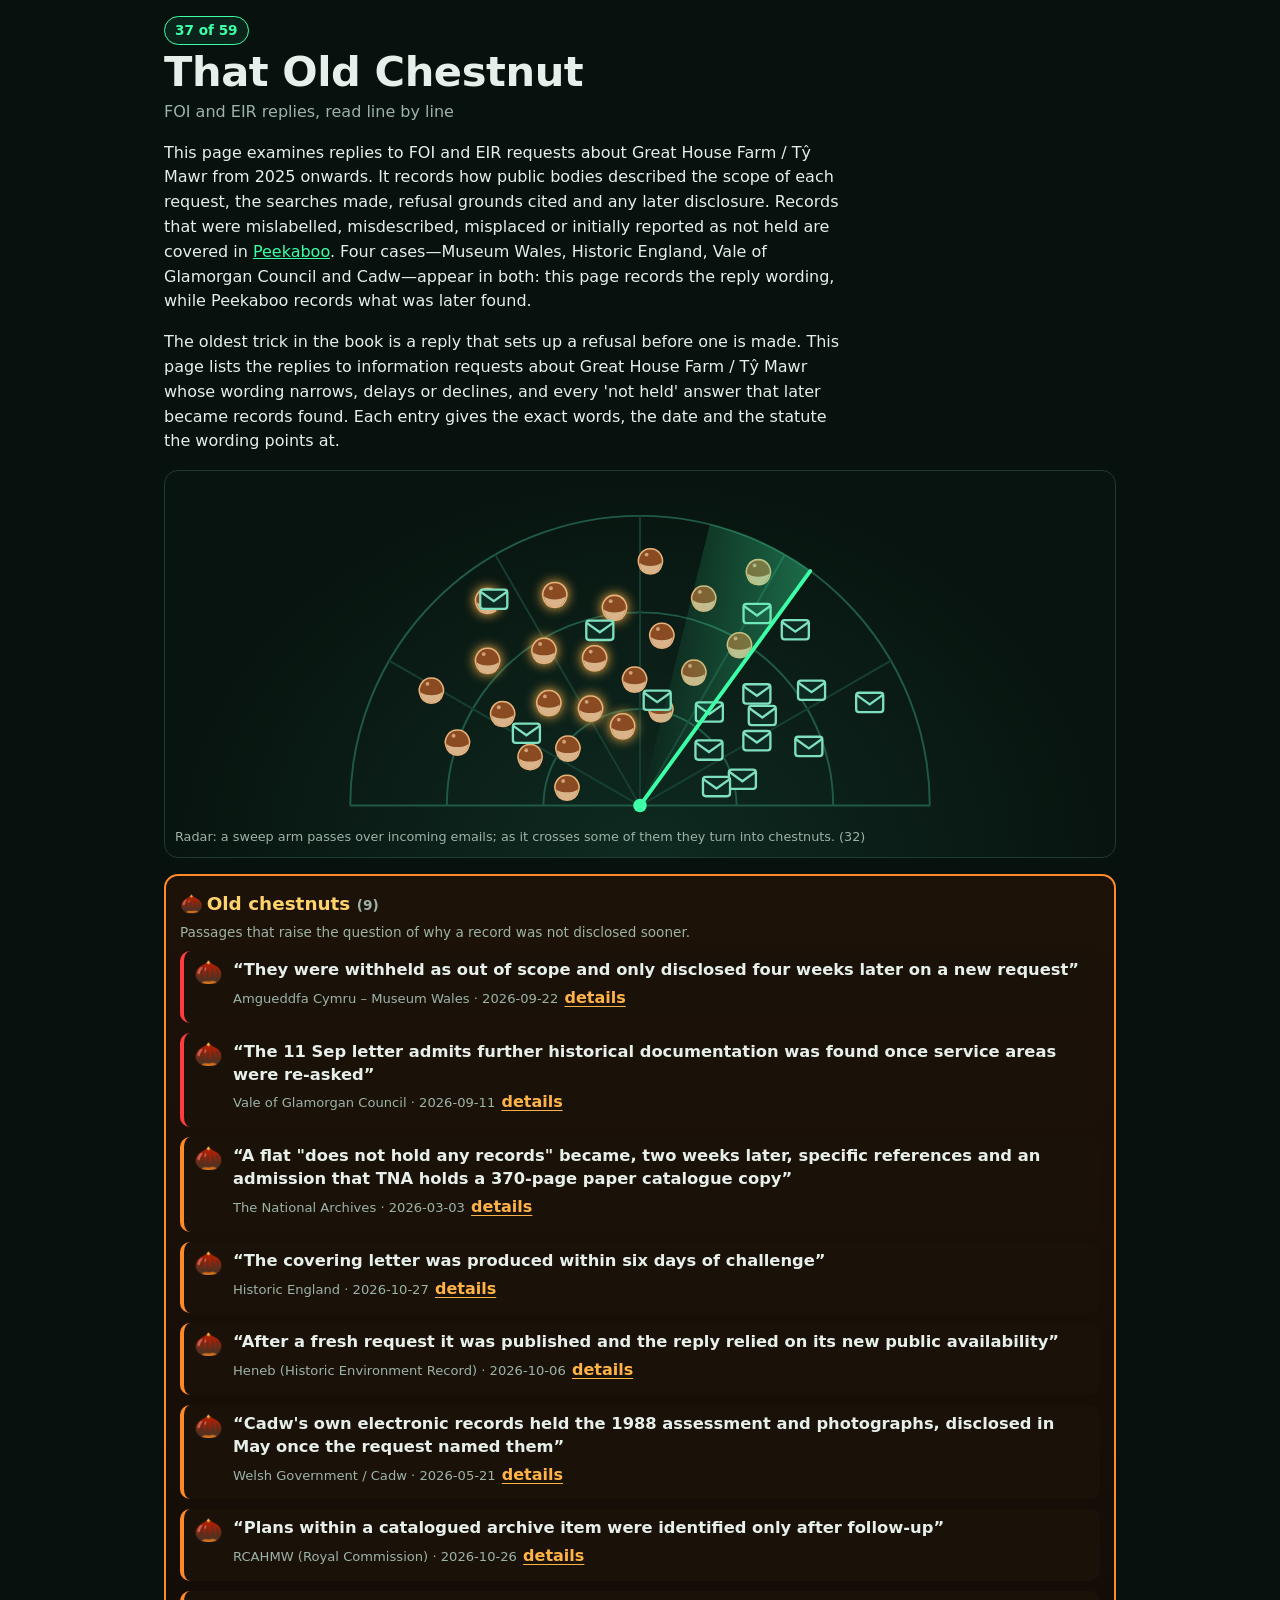
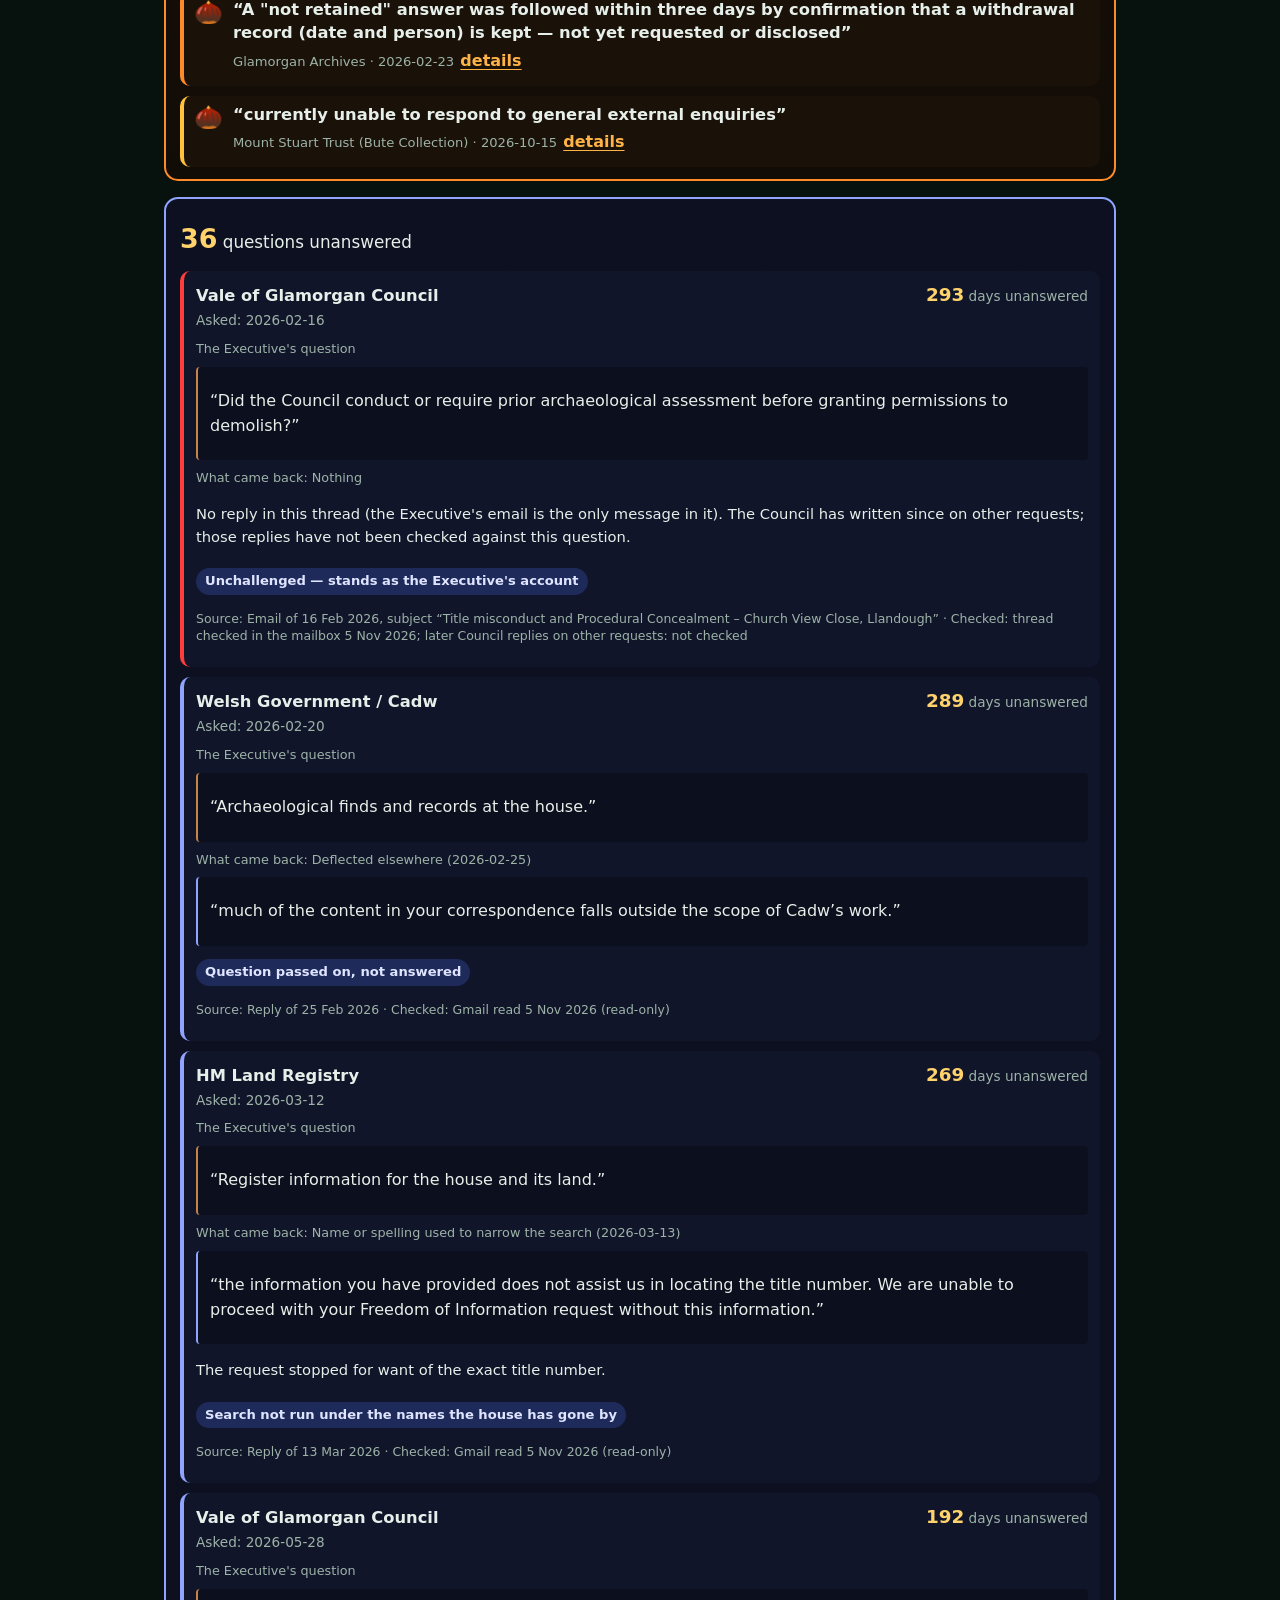
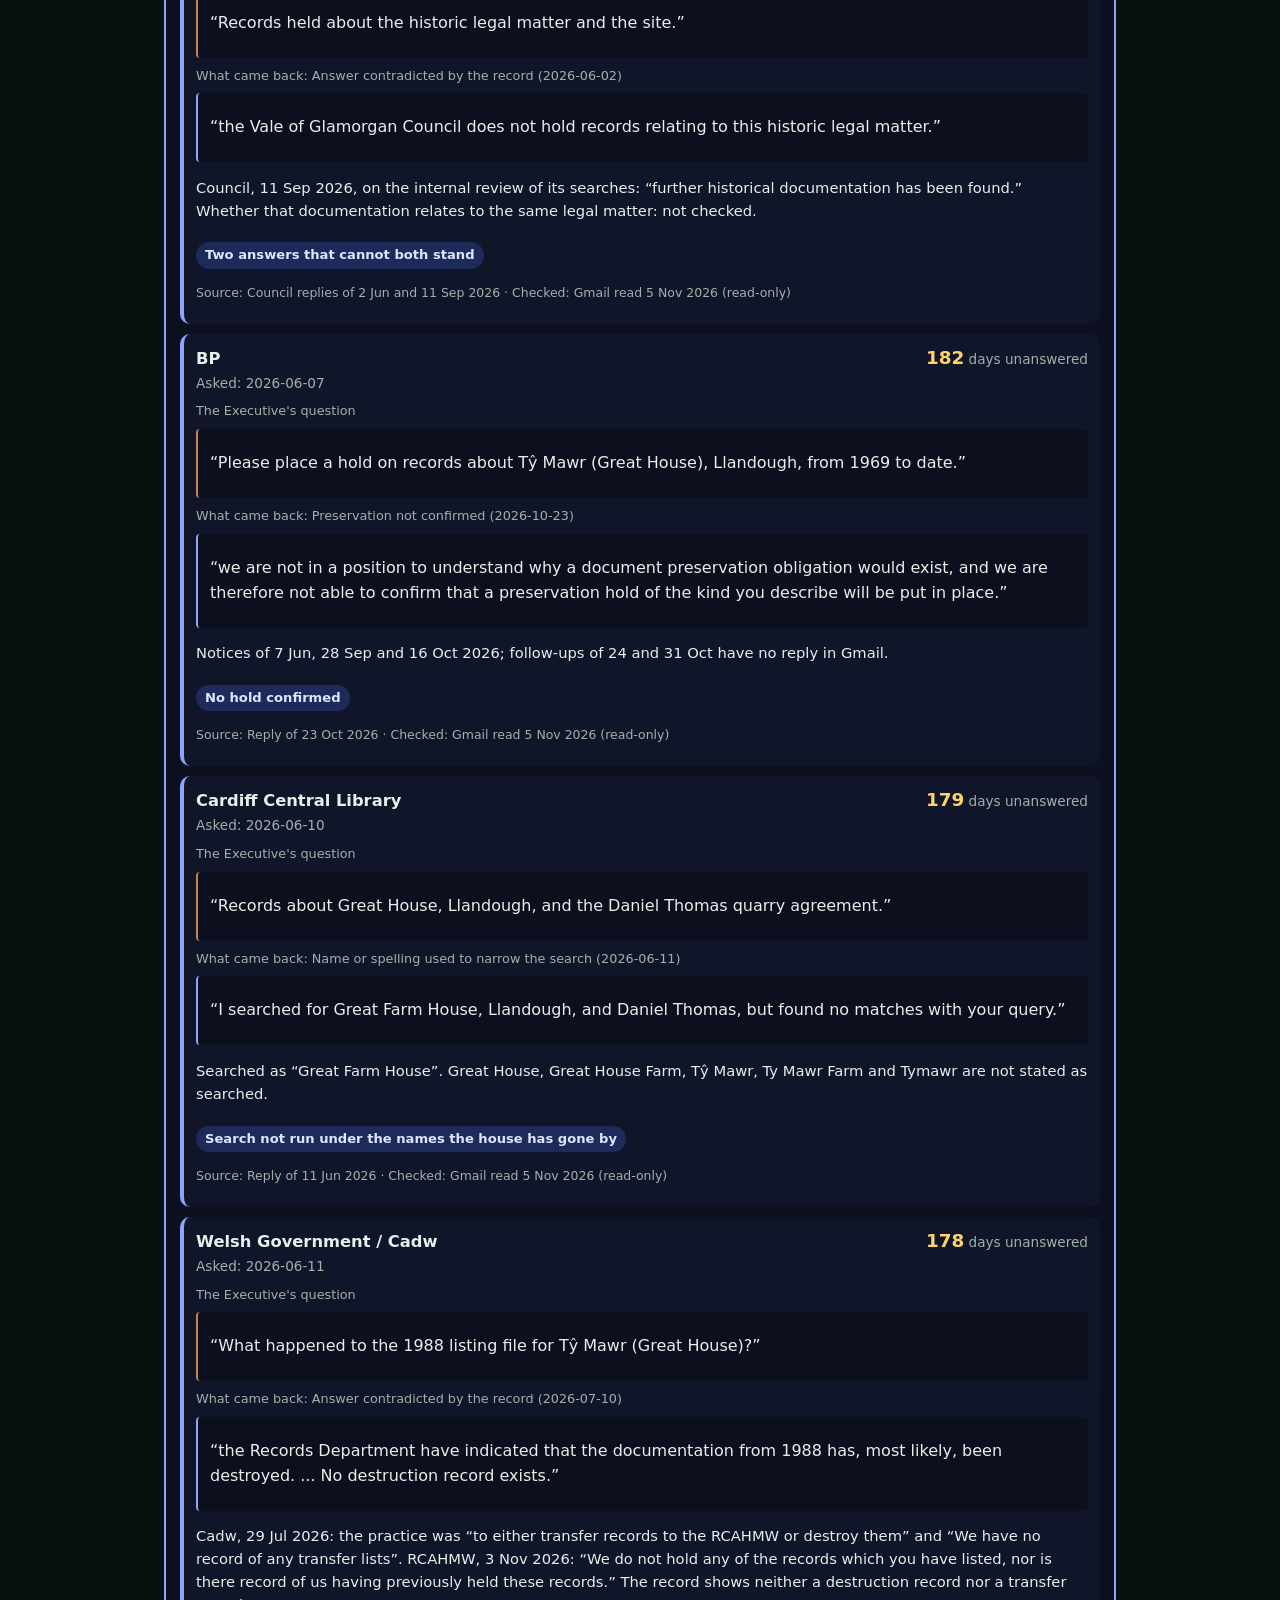
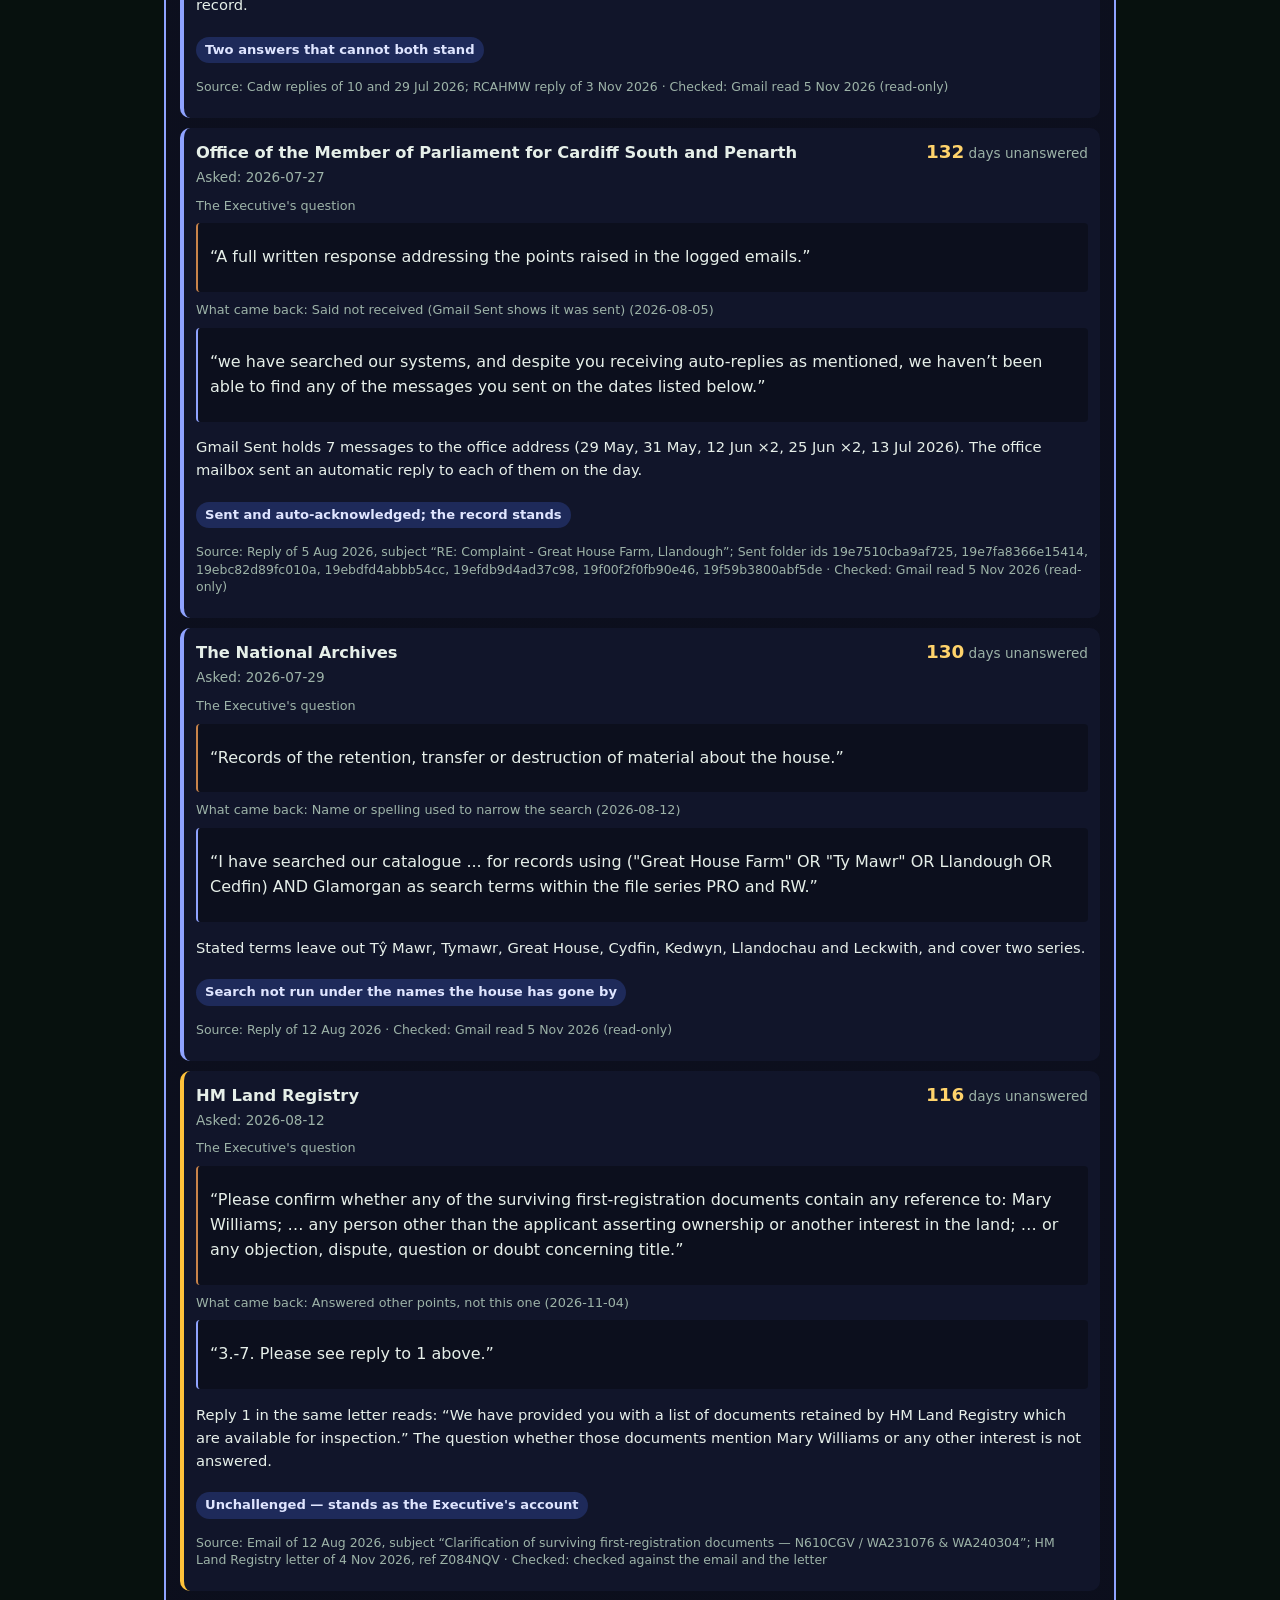
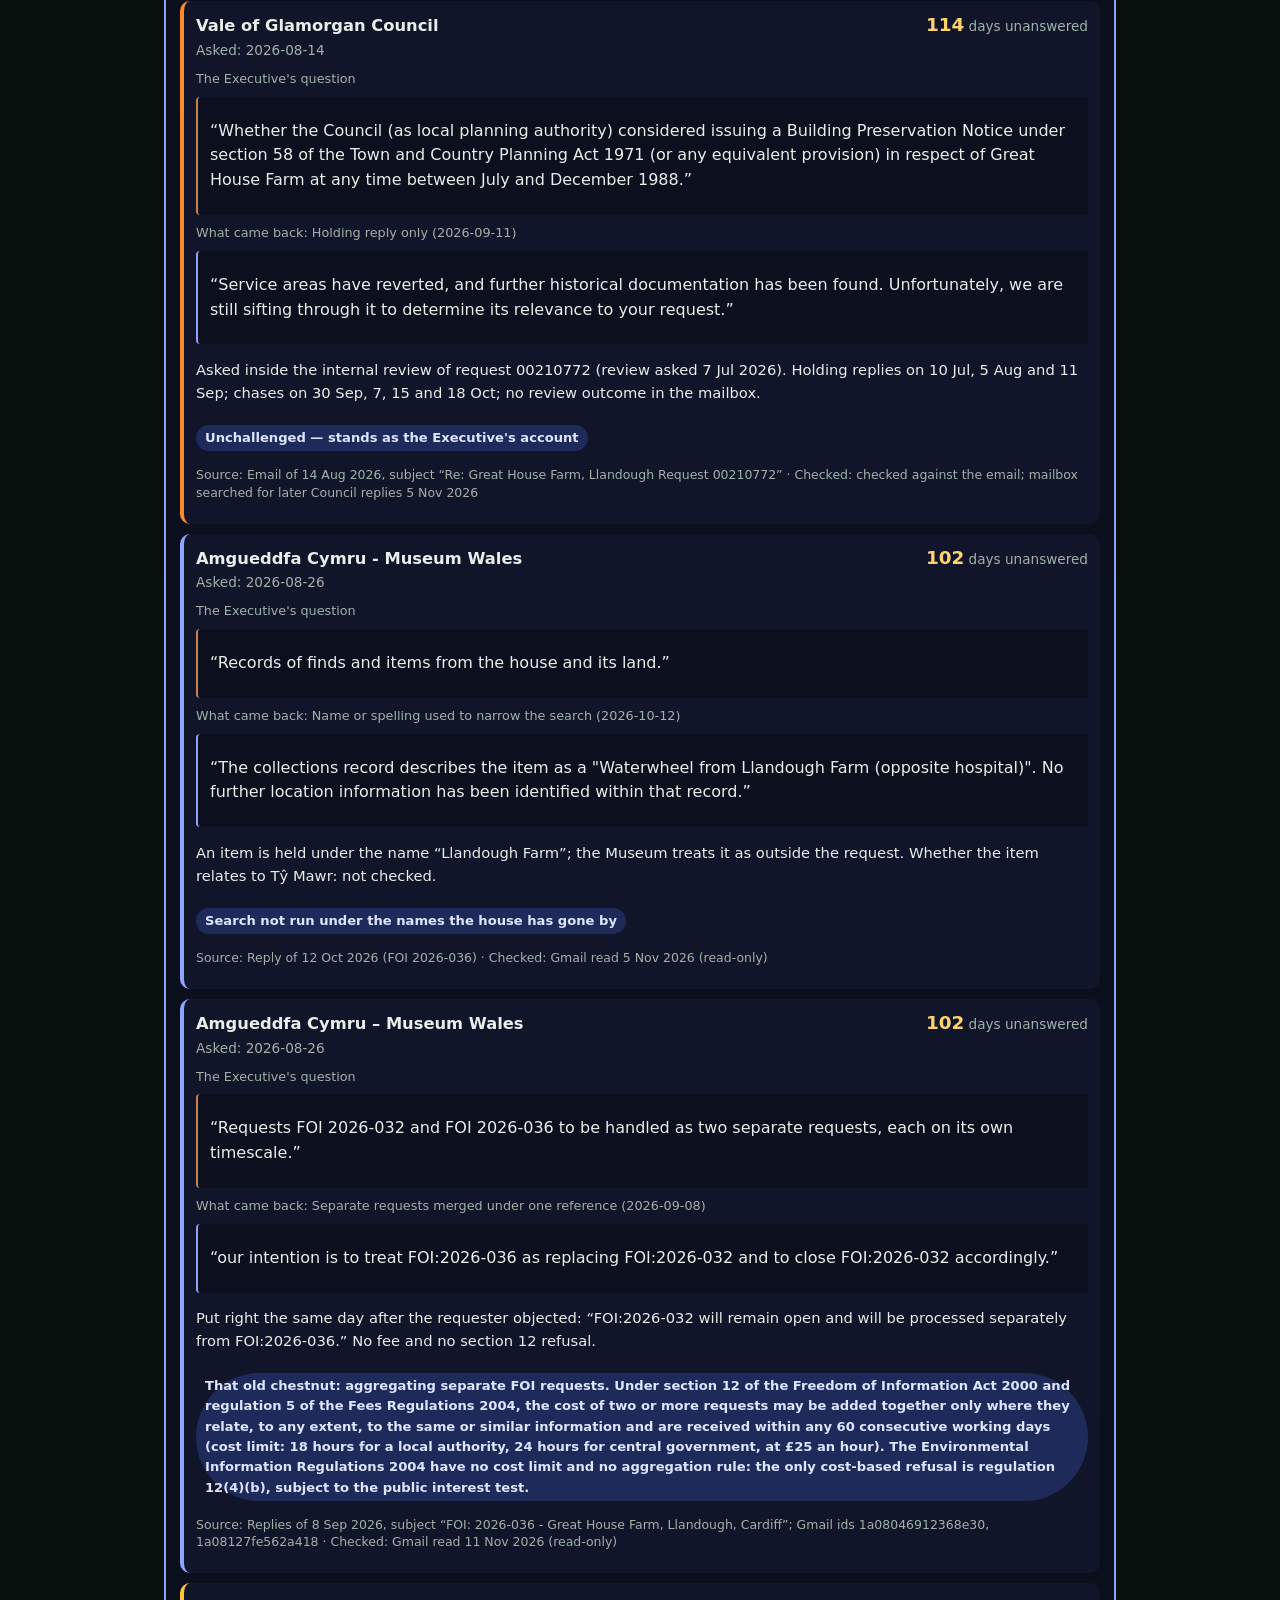
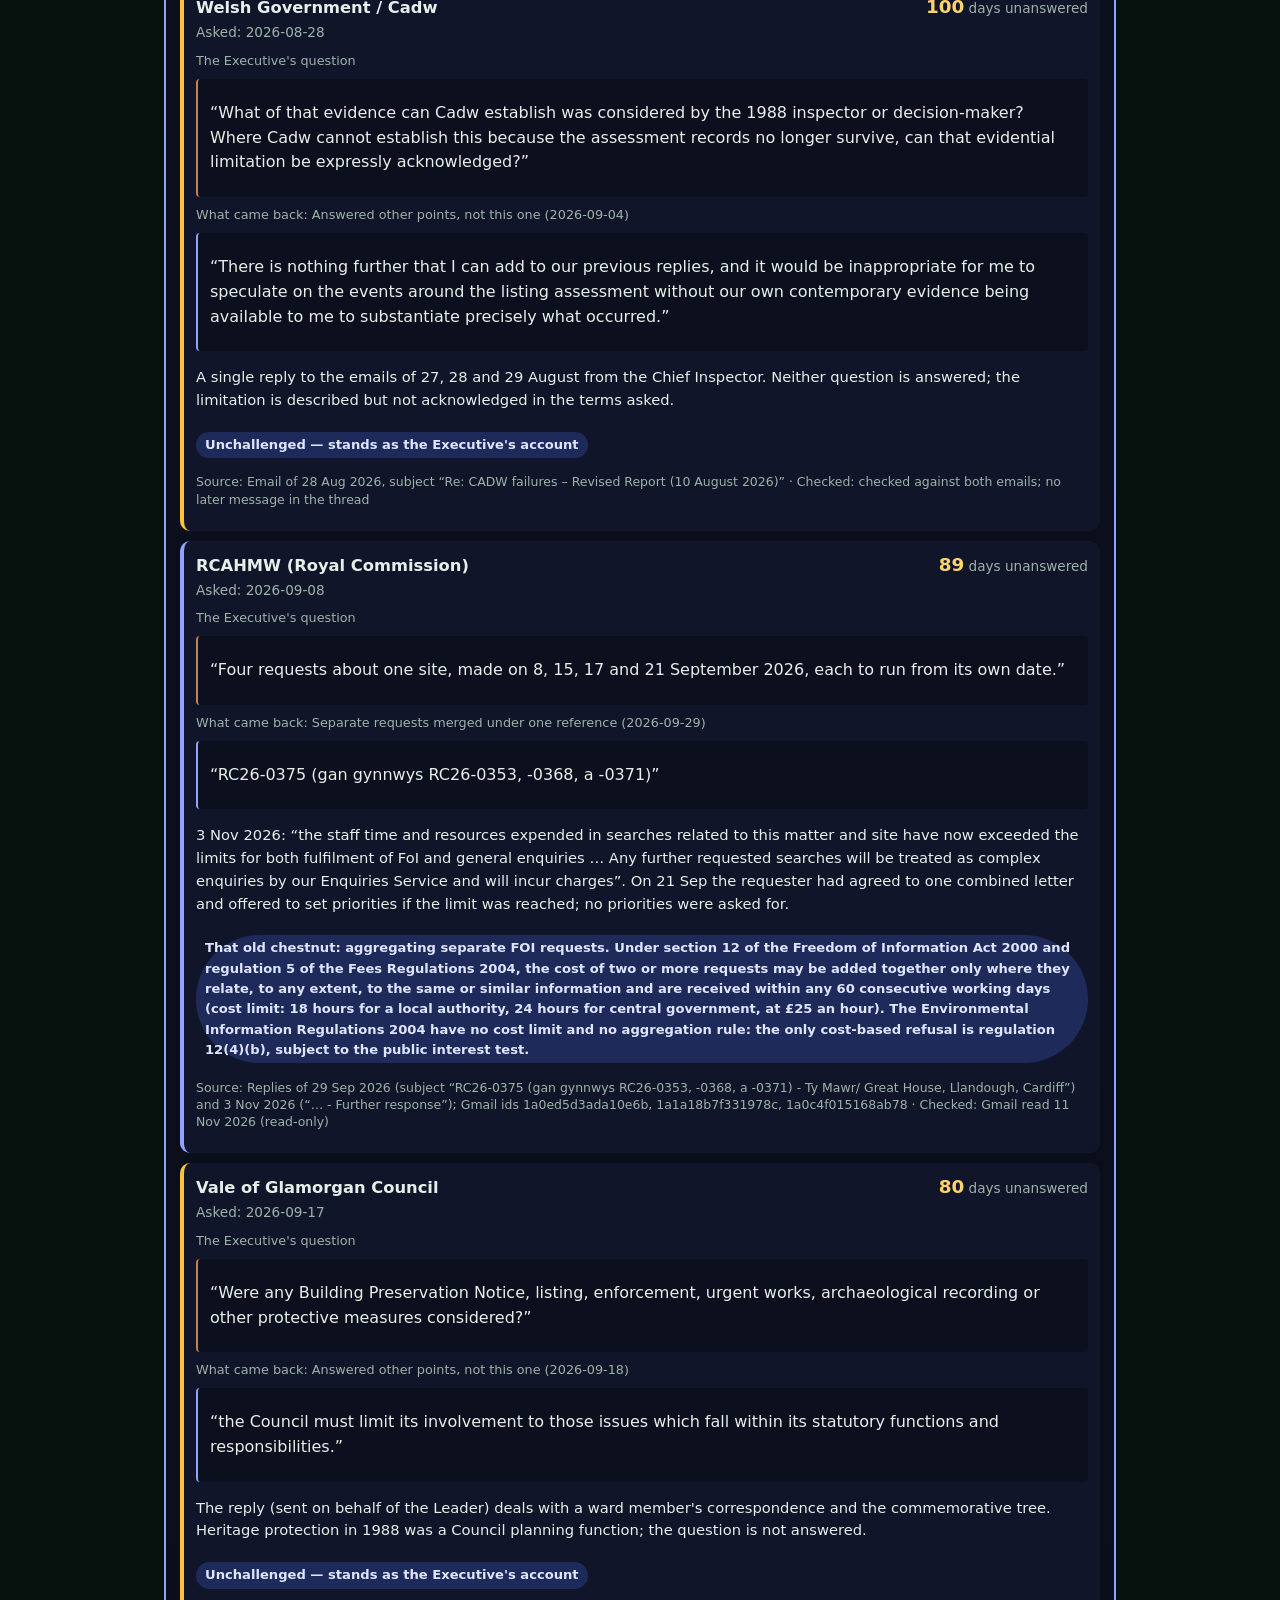
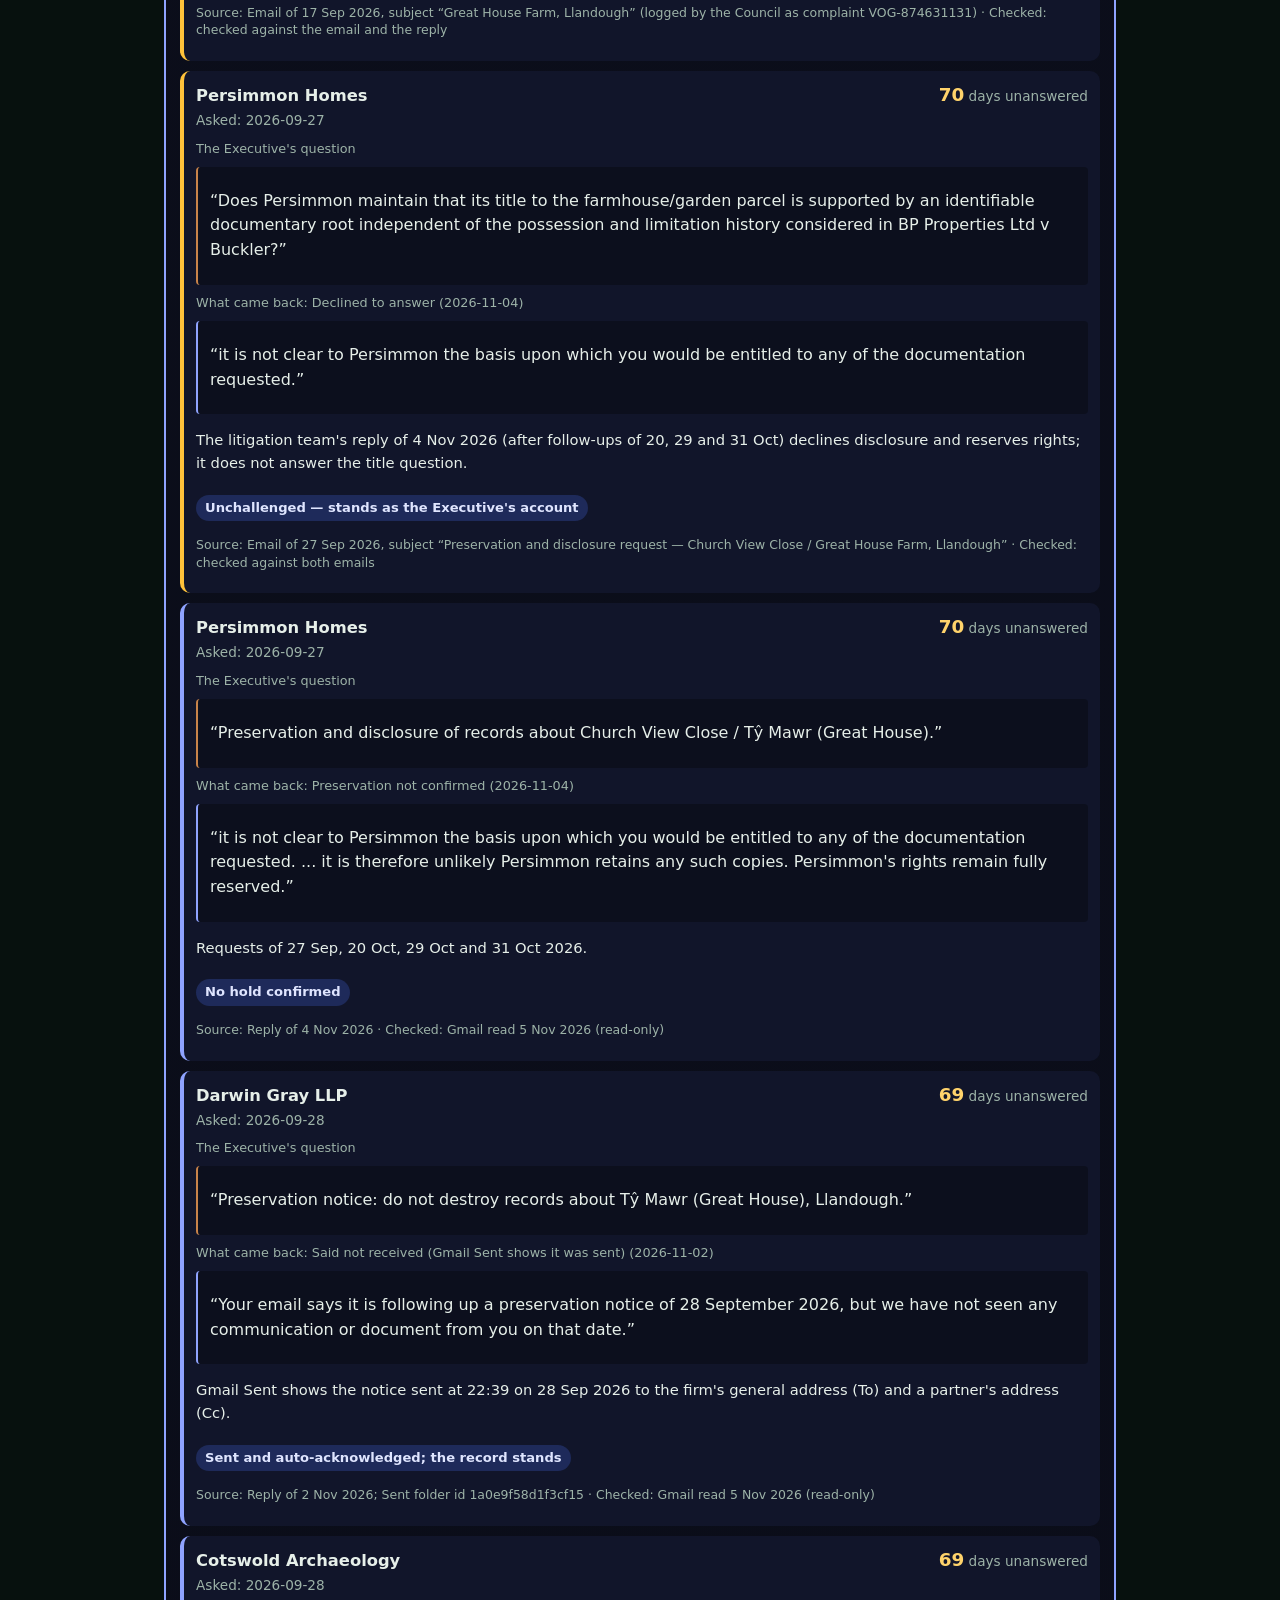
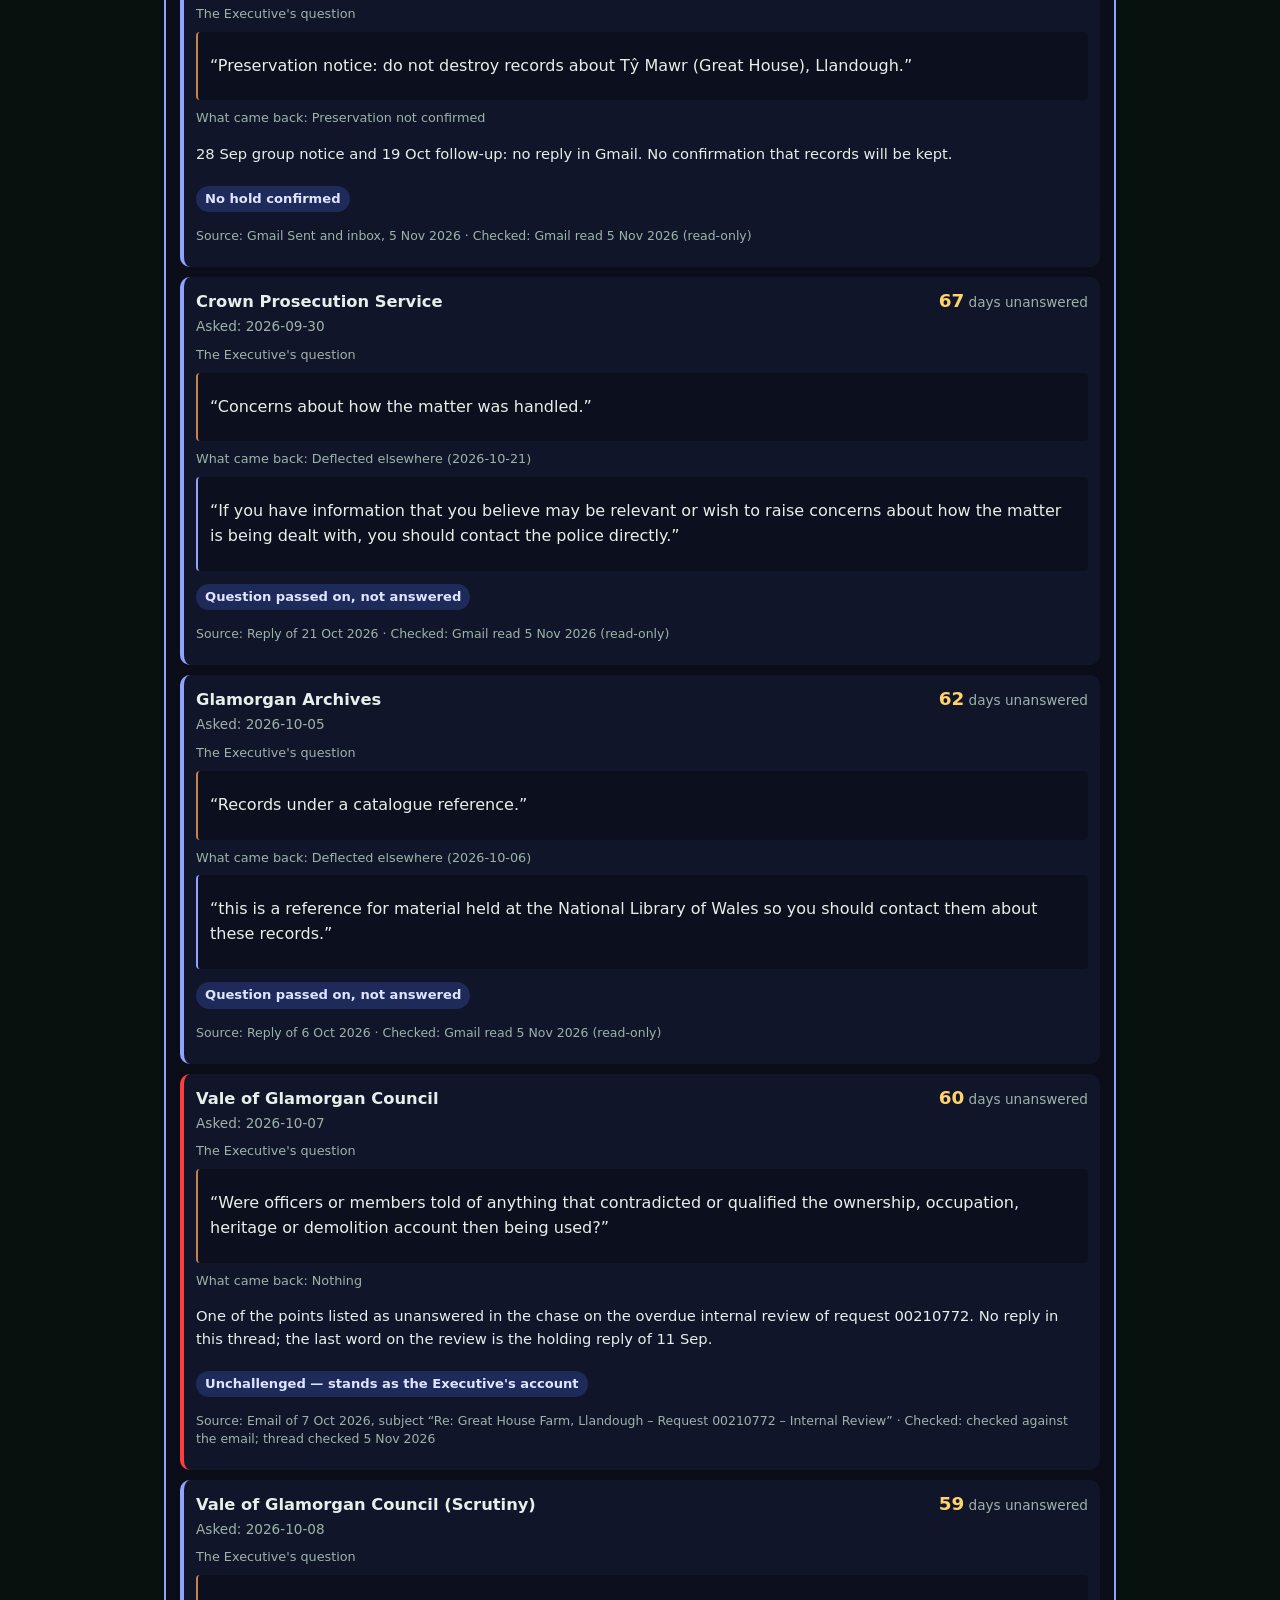
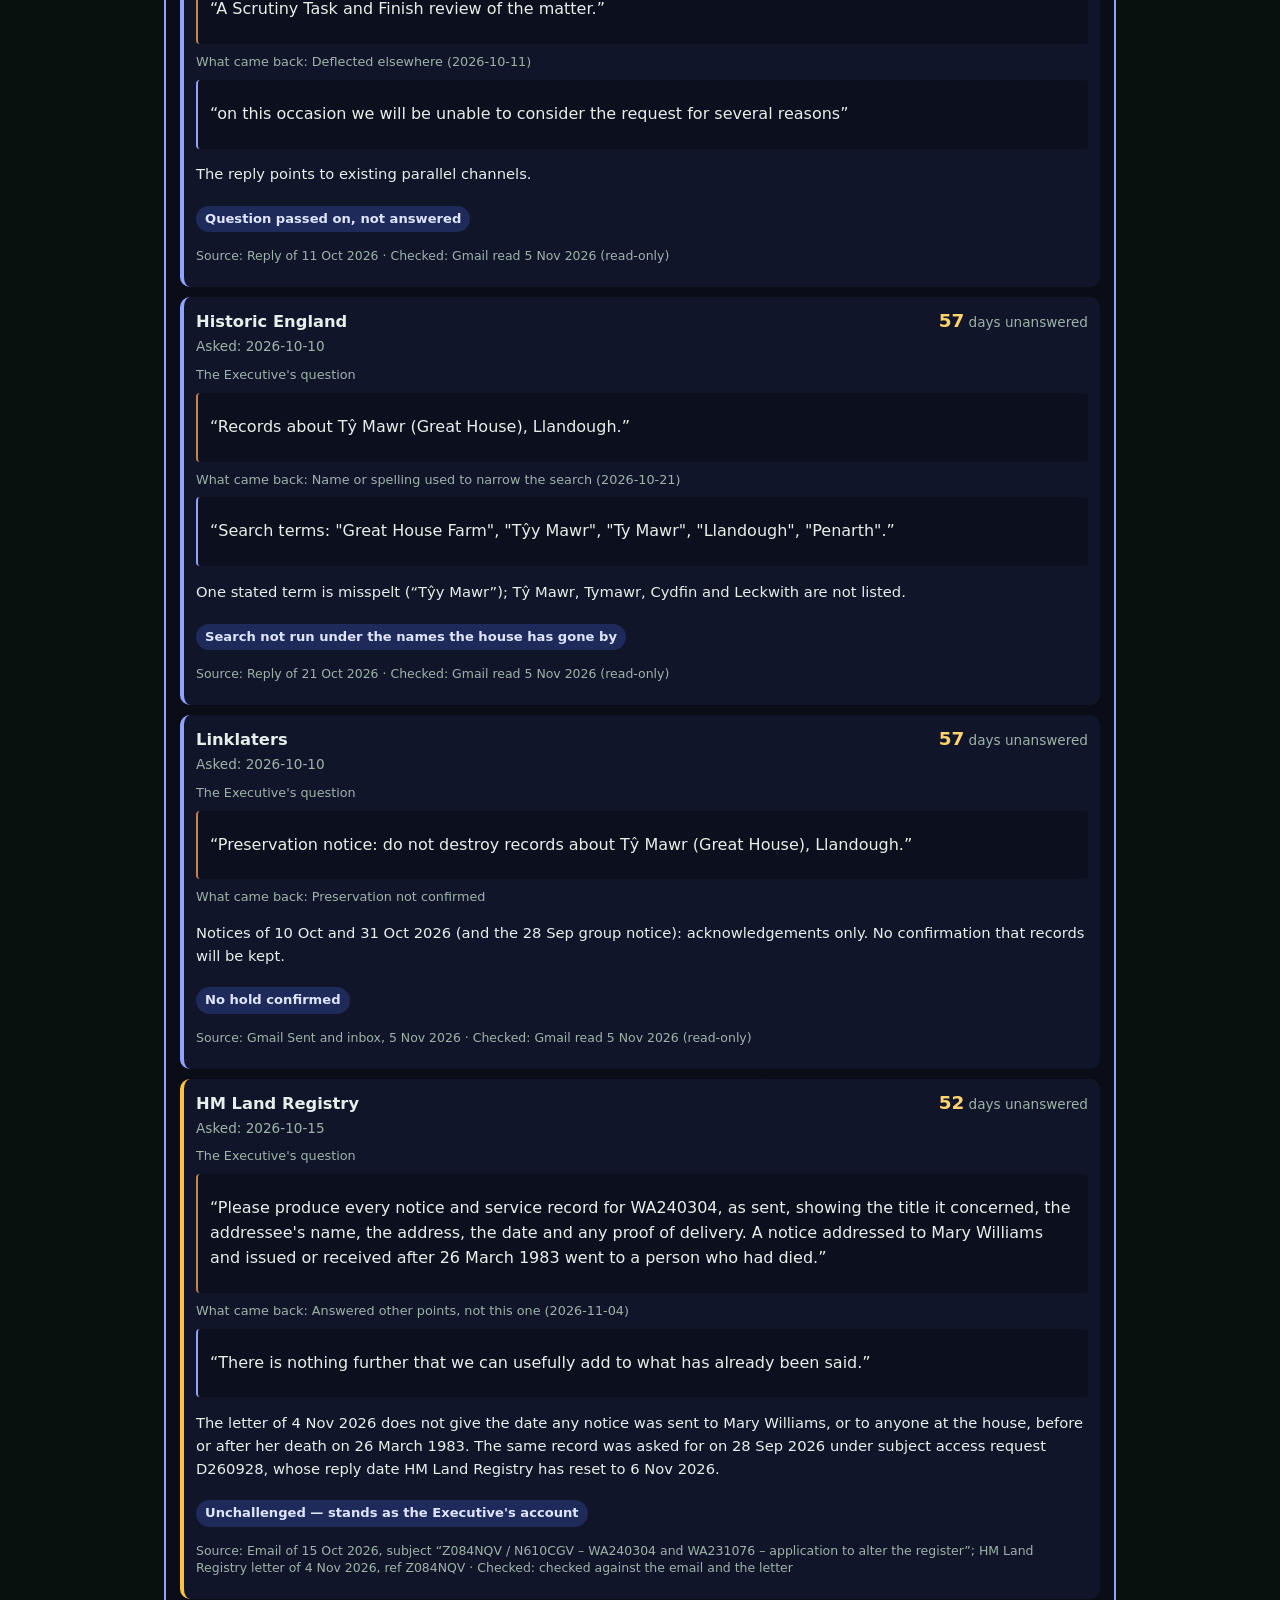
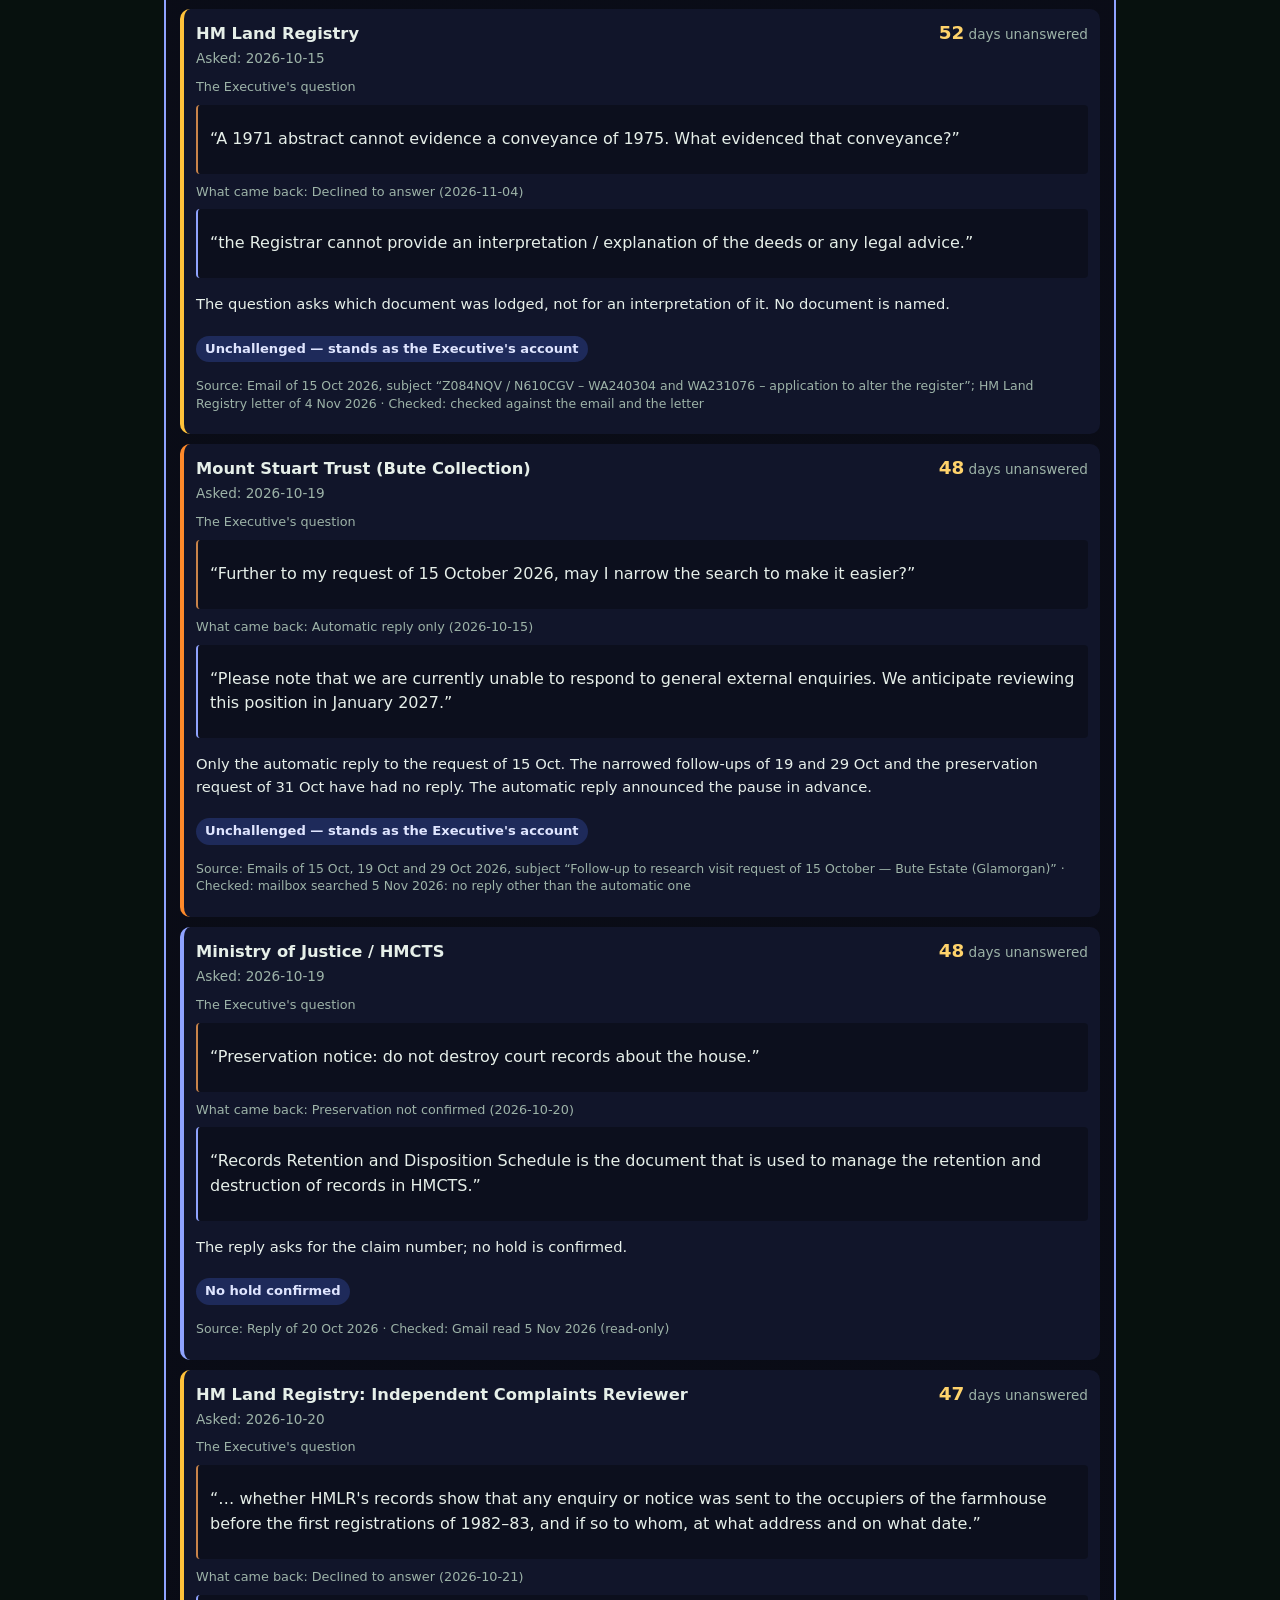
==== commit 2ffc087a: "Rewrite That Old Chestnut introduction and metadata" ====
--- a/public/index.html
+++ b/public/index.html
@@ -1 +1 @@
-<!doctype html><html lang="en" data-cw-noclip data-cw-nolevels><head><meta charset="utf-8"><meta name="viewport" content="width=device-width,initial-scale=1"><title>That Old Chestnut · FOI and EIR replies · Cedwyn</title><meta name="description" content="Replies from public bodies to information requests about Great House Farm / Tŷ Mawr, read line by line: the wording that sets up a refusal, and 'not held' answers that later became records found, each with the statute it points at, and the old chestnuts: passages that raise why a record was not disclosed sooner, and Silence: direct questions left unanswered."><meta name="color-scheme" content="dark"><link rel="stylesheet" href="toc.css?v=0.4.0"><script src="/_cedwyn/ghf/ghf-lang.js?v=2.1.4c" defer></script><script src="/_cedwyn/parcel-modal.js?v=0.1.0" defer></script><script src="/_cedwyn/ghf/ghf-boot.js?v=2.1.8"></script><meta name="generator" content="cedwyn-a2ui/0.1 (A2UI v0.9 surface that-old-chestnut-index)"></head><body class="toc"><main class="tocw" id="toc-app" data-ui="_ui/index.a2ui.json" data-db="_db/view.json" data-rules="_ui/chestnut-rules.a2ui.json" data-latest="_ui/latest-mail.a2ui.json?v=0.3.8" data-silence="_ui/silence.a2ui.json?v=0.6.0"><header class="toc-head"><p class="toc-parcel-row"><a class="cw-parcel-link" href="/parcels/" data-parcel-slot="37" data-parcel-of="59" data-parcel-src="_db/view.json">37 of 59</a></p><h1>That Old Chestnut</h1><p class="toc-kicker">FOI and EIR replies, read line by line</p><p class="toc-lede toc-scope">Scope: the wording public bodies used in replies from 2025 onwards. Records that were already mislabelled, misdescribed, misplaced or said not to be there are in <a href="/peekaboo/">Peekaboo</a>; four replies here (Museum Wales, Historic England, Vale of Glamorgan Council, Cadw) appear in both, because the records first said to be not held or out of scope were then found.</p></header><noscript><p class="toc-lede">This page lists replies from public bodies to information requests about Great House Farm / Tŷ Mawr whose wording narrows, delays or declines, and every 'not held' answer that later became records found. It is built in the browser from the site's own data; turn on JavaScript to see it. <a href="/parcels/">The parcels</a> · <a href="/nomenclature/">Names and spellings</a></p><ol class="toc-noscript"><li id="cn-toc-f01">Amgueddfa Cymru – Museum Wales · reply of 2026-08-25 · <a href="/peekaboo/#pk-toc-f01">Peekaboo</a></li><li id="cn-toc-f02">Historic England · reply of 2026-10-21 · <a href="/peekaboo/#pk-toc-f02">Peekaboo</a></li><li id="cn-toc-f03">Vale of Glamorgan Council · reply of 2026-06-02 · <a href="/peekaboo/#pk-toc-f03">Peekaboo</a></li><li id="cn-toc-f04">Heneb (Historic Environment Record) · reply of 2026-05-22</li><li id="cn-toc-f05">Welsh Government / Cadw · reply of 2026-02-25 · <a href="/peekaboo/#pk-toc-f05">Peekaboo</a></li><li id="cn-toc-f06">The National Archives · reply of 2026-02-18</li><li id="cn-toc-f07">RCAHMW (Royal Commission) · reply of 2026-09-29</li><li id="cn-toc-f08">Glamorgan Archives · reply of 2026-02-20</li><li id="cn-toc-l01">Heneb (HER) · reply of date not yet read</li><li id="cn-toc-l02">Heneb (HER) · reply of date not yet read</li><li id="cn-toc-l03">Heneb (HER) · reply of date not yet read</li><li id="cn-toc-l04">Heneb (HER) · reply of date not yet read</li><li id="cn-toc-l05">Heneb (HER) · reply of date not yet read</li><li id="cn-toc-l06">Heneb (HER) · reply of date not yet read</li><li id="cn-toc-l07">Heneb (HER) · reply of date not yet read</li><li id="cn-toc-l08">Welsh Government / Cadw · reply of date not yet read</li><li id="cn-toc-l09">Welsh Government / Cadw · reply of date not yet read</li><li id="cn-toc-l10">HM Land Registry · reply of date not yet read</li><li id="cn-toc-l11">HM Land Registry · reply of date not yet read</li><li id="cn-toc-l12">HM Land Registry · reply of date not yet read</li><li id="cn-toc-l13">Ministry of Justice / HMCTS · reply of date not yet read</li><li id="cn-toc-l14">Glamorgan Archives · reply of date not yet read</li><li id="cn-toc-l15">PACAC (House of Commons committee) · reply of date not yet read</li><li id="cn-toc-l16">RCAHMW (Royal Commission) · reply of date not yet read</li><li id="cn-toc-l17">Llandough Community Council · reply of date not yet read</li></ol><p class="toc-lede toc-sil-count" id="silence"><b>36</b> questions unanswered</p><ol class="toc-noscript"><li id="toc-s01">Vale of Glamorgan Council · asked 2026-02-16</li><li id="toc-s02">HM Land Registry · asked 2026-08-12</li><li id="toc-s03">Vale of Glamorgan Council · asked 2026-08-14</li><li id="toc-s04">Welsh Government / Cadw · asked 2026-08-28</li><li id="toc-s05">Vale of Glamorgan Council · asked 2026-09-17</li><li id="toc-s06">Persimmon Homes · asked 2026-09-27</li><li id="toc-s07">Vale of Glamorgan Council · asked 2026-10-07</li><li id="toc-s08">HM Land Registry · asked 2026-10-15</li><li id="toc-s09">HM Land Registry · asked 2026-10-15</li><li id="toc-s10">Mount Stuart Trust (Bute Collection) · asked 2026-10-19</li><li id="toc-s11">HM Land Registry: Independent Complaints Reviewer · asked 2026-10-20</li><li id="toc-s12">BT Group Archives · asked 2026-10-20</li><li id="toc-s13">Heneb (Historic Environment Record) · asked 2026-11-02</li><li id="toc-t01">Office of the Member of Parliament for Cardiff South and Penarth · asked 2026-07-27</li><li id="toc-t02">Darwin Gray LLP · asked 2026-09-28</li><li id="toc-t03">Welsh Government / Cadw · asked 2026-06-11</li><li id="toc-t04">Vale of Glamorgan Council · asked 2026-05-28</li><li id="toc-t05">Cardiff Central Library · asked 2026-06-10</li><li id="toc-t06">The National Archives · asked 2026-07-29</li><li id="toc-t07">Amgueddfa Cymru - Museum Wales · asked 2026-08-26</li><li id="toc-t08">HM Land Registry · asked 2026-03-12</li><li id="toc-t09">Historic England · asked 2026-10-10</li><li id="toc-t10">BP · asked 2026-06-07</li><li id="toc-t11">Persimmon Homes · asked 2026-09-27</li><li id="toc-t12">Ministry of Justice / HMCTS · asked 2026-10-19</li><li id="toc-t13">Linklaters · asked 2026-10-10</li><li id="toc-t14">Mount Stuart (Bute archive) · asked 2026-10-31</li><li id="toc-t15">Hugh James · asked 2026-10-31</li><li id="toc-t16">Cotswold Archaeology · asked 2026-09-28</li><li id="toc-t17">Crown Prosecution Service · asked 2026-09-30</li><li id="toc-t18">Glamorgan Archives · asked 2026-10-05</li><li id="toc-t19">Welsh Government / Cadw · asked 2026-02-20</li><li id="toc-t20">Vale of Glamorgan Council (Scrutiny) · asked 2026-10-08</li><li id="toc-t21">Amgueddfa Cymru – Museum Wales · asked 2026-08-26</li><li id="toc-t22">RCAHMW (Royal Commission) · asked 2026-09-08</li><li id="toc-t23">Cardiff Council · asked 2026-10-29</li></ol></noscript><p class="toc-loading" aria-live="polite">Loading…</p></main><script src="toc.js?v=0.5.0" defer></script></body></html>
+<!doctype html><html lang="en" data-cw-noclip data-cw-nolevels><head><meta charset="utf-8"><meta name="viewport" content="width=device-width,initial-scale=1"><title>That Old Chestnut · FOI and EIR replies · Cedwyn</title><meta name="description" content="FOI and EIR replies about Great House Farm / Tŷ Mawr. The register records wording about request scope, searches, refusal grounds and later disclosures, with reply dates and statutory references."><meta name="color-scheme" content="dark"><link rel="stylesheet" href="toc.css?v=0.4.0"><script src="/_cedwyn/ghf/ghf-lang.js?v=2.1.4c" defer></script><script src="/_cedwyn/parcel-modal.js?v=0.1.0" defer></script><script src="/_cedwyn/ghf/ghf-boot.js?v=2.1.8"></script><meta name="generator" content="cedwyn-a2ui/0.1 (A2UI v0.9 surface that-old-chestnut-index)"></head><body class="toc"><main class="tocw" id="toc-app" data-ui="_ui/index.a2ui.json" data-db="_db/view.json" data-rules="_ui/chestnut-rules.a2ui.json" data-latest="_ui/latest-mail.a2ui.json?v=0.3.8" data-silence="_ui/silence.a2ui.json?v=0.6.0"><header class="toc-head"><p class="toc-parcel-row"><a class="cw-parcel-link" href="/parcels/" data-parcel-slot="37" data-parcel-of="59" data-parcel-src="_db/view.json">37 of 59</a></p><h1>That Old Chestnut</h1><p class="toc-kicker">FOI and EIR replies about Great House Farm / Tŷ Mawr</p><p class="toc-lede toc-scope">This page examines replies to FOI and EIR requests about Great House Farm / Tŷ Mawr from 2025 onwards. It records how public bodies described the scope of each request, the searches made, refusal grounds cited and any later disclosure. Records that were mislabelled, misdescribed, misplaced or initially reported as not held are covered in <a href="/peekaboo/">Peekaboo</a>. Four cases—Museum Wales, Historic England, Vale of Glamorgan Council and Cadw—appear in both: this page records the reply wording, while Peekaboo records what was later found.</p></header><noscript><p class="toc-lede">This register lists replies to FOI and EIR requests about Great House Farm / Tŷ Mawr from 2025 onwards. It records the wording used, the reply date, any later disclosure and the statutory provisions cited or relevant. Enable JavaScript to view the entries and filters. <a href="/parcels/">The parcels</a> · <a href="/nomenclature/">Names and spellings</a></p><ol class="toc-noscript"><li id="cn-toc-f01">Amgueddfa Cymru – Museum Wales · reply of 2026-08-25 · <a href="/peekaboo/#pk-toc-f01">Peekaboo</a></li><li id="cn-toc-f02">Historic England · reply of 2026-10-21 · <a href="/peekaboo/#pk-toc-f02">Peekaboo</a></li><li id="cn-toc-f03">Vale of Glamorgan Council · reply of 2026-06-02 · <a href="/peekaboo/#pk-toc-f03">Peekaboo</a></li><li id="cn-toc-f04">Heneb (Historic Environment Record) · reply of 2026-05-22</li><li id="cn-toc-f05">Welsh Government / Cadw · reply of 2026-02-25 · <a href="/peekaboo/#pk-toc-f05">Peekaboo</a></li><li id="cn-toc-f06">The National Archives · reply of 2026-02-18</li><li id="cn-toc-f07">RCAHMW (Royal Commission) · reply of 2026-09-29</li><li id="cn-toc-f08">Glamorgan Archives · reply of 2026-02-20</li><li id="cn-toc-l01">Heneb (HER) · reply of date not yet read</li><li id="cn-toc-l02">Heneb (HER) · reply of date not yet read</li><li id="cn-toc-l03">Heneb (HER) · reply of date not yet read</li><li id="cn-toc-l04">Heneb (HER) · reply of date not yet read</li><li id="cn-toc-l05">Heneb (HER) · reply of date not yet read</li><li id="cn-toc-l06">Heneb (HER) · reply of date not yet read</li><li id="cn-toc-l07">Heneb (HER) · reply of date not yet read</li><li id="cn-toc-l08">Welsh Government / Cadw · reply of date not yet read</li><li id="cn-toc-l09">Welsh Government / Cadw · reply of date not yet read</li><li id="cn-toc-l10">HM Land Registry · reply of date not yet read</li><li id="cn-toc-l11">HM Land Registry · reply of date not yet read</li><li id="cn-toc-l12">HM Land Registry · reply of date not yet read</li><li id="cn-toc-l13">Ministry of Justice / HMCTS · reply of date not yet read</li><li id="cn-toc-l14">Glamorgan Archives · reply of date not yet read</li><li id="cn-toc-l15">PACAC (House of Commons committee) · reply of date not yet read</li><li id="cn-toc-l16">RCAHMW (Royal Commission) · reply of date not yet read</li><li id="cn-toc-l17">Llandough Community Council · reply of date not yet read</li></ol><p class="toc-lede toc-sil-count" id="silence"><b>36</b> questions unanswered</p><ol class="toc-noscript"><li id="toc-s01">Vale of Glamorgan Council · asked 2026-02-16</li><li id="toc-s02">HM Land Registry · asked 2026-08-12</li><li id="toc-s03">Vale of Glamorgan Council · asked 2026-08-14</li><li id="toc-s04">Welsh Government / Cadw · asked 2026-08-28</li><li id="toc-s05">Vale of Glamorgan Council · asked 2026-09-17</li><li id="toc-s06">Persimmon Homes · asked 2026-09-27</li><li id="toc-s07">Vale of Glamorgan Council · asked 2026-10-07</li><li id="toc-s08">HM Land Registry · asked 2026-10-15</li><li id="toc-s09">HM Land Registry · asked 2026-10-15</li><li id="toc-s10">Mount Stuart Trust (Bute Collection) · asked 2026-10-19</li><li id="toc-s11">HM Land Registry: Independent Complaints Reviewer · asked 2026-10-20</li><li id="toc-s12">BT Group Archives · asked 2026-10-20</li><li id="toc-s13">Heneb (Historic Environment Record) · asked 2026-11-02</li><li id="toc-t01">Office of the Member of Parliament for Cardiff South and Penarth · asked 2026-07-27</li><li id="toc-t02">Darwin Gray LLP · asked 2026-09-28</li><li id="toc-t03">Welsh Government / Cadw · asked 2026-06-11</li><li id="toc-t04">Vale of Glamorgan Council · asked 2026-05-28</li><li id="toc-t05">Cardiff Central Library · asked 2026-06-10</li><li id="toc-t06">The National Archives · asked 2026-07-29</li><li id="toc-t07">Amgueddfa Cymru - Museum Wales · asked 2026-08-26</li><li id="toc-t08">HM Land Registry · asked 2026-03-12</li><li id="toc-t09">Historic England · asked 2026-10-10</li><li id="toc-t10">BP · asked 2026-06-07</li><li id="toc-t11">Persimmon Homes · asked 2026-09-27</li><li id="toc-t12">Ministry of Justice / HMCTS · asked 2026-10-19</li><li id="toc-t13">Linklaters · asked 2026-10-10</li><li id="toc-t14">Mount Stuart (Bute archive) · asked 2026-10-31</li><li id="toc-t15">Hugh James · asked 2026-10-31</li><li id="toc-t16">Cotswold Archaeology · asked 2026-09-28</li><li id="toc-t17">Crown Prosecution Service · asked 2026-09-30</li><li id="toc-t18">Glamorgan Archives · asked 2026-10-05</li><li id="toc-t19">Welsh Government / Cadw · asked 2026-02-20</li><li id="toc-t20">Vale of Glamorgan Council (Scrutiny) · asked 2026-10-08</li><li id="toc-t21">Amgueddfa Cymru – Museum Wales · asked 2026-08-26</li><li id="toc-t22">RCAHMW (Royal Commission) · asked 2026-09-08</li><li id="toc-t23">Cardiff Council · asked 2026-10-29</li></ol></noscript><p class="toc-loading" aria-live="polite">Loading…</p></main><script src="toc.js?v=0.5.1" defer></script></body></html>
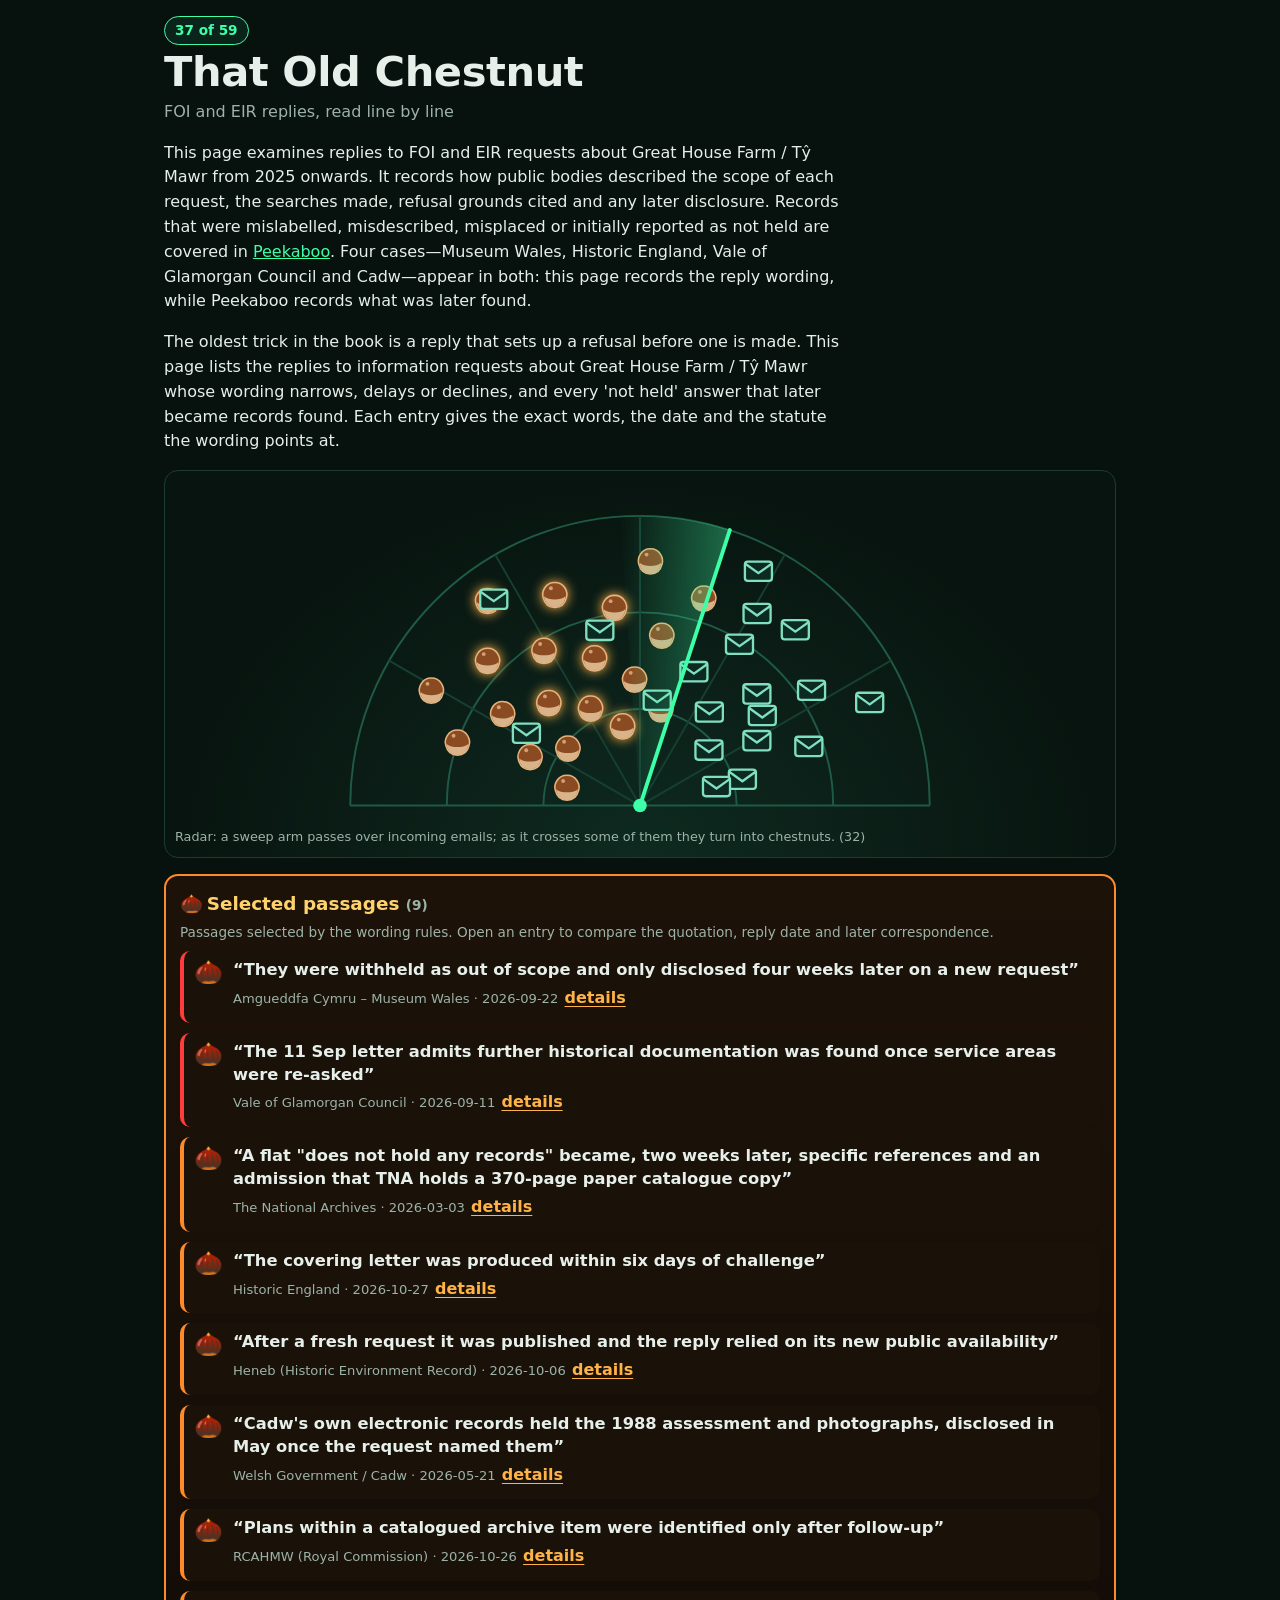
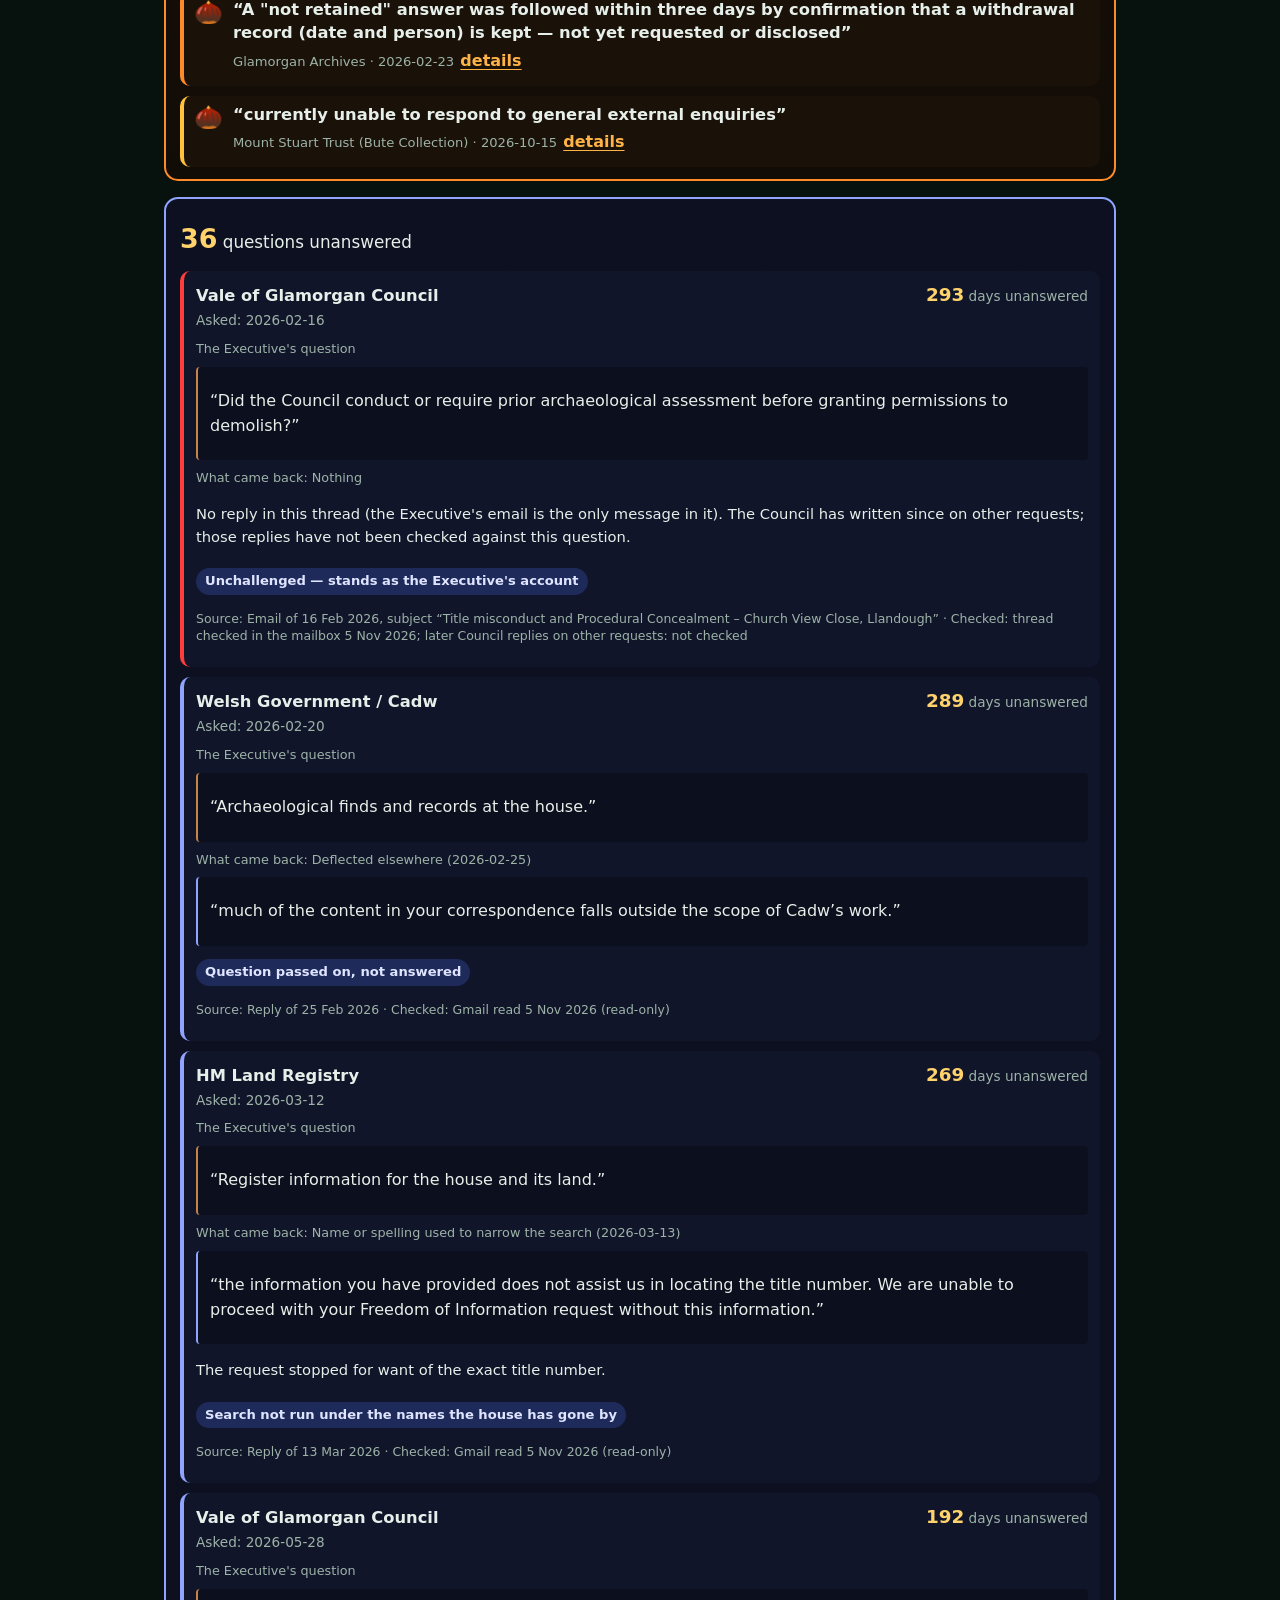
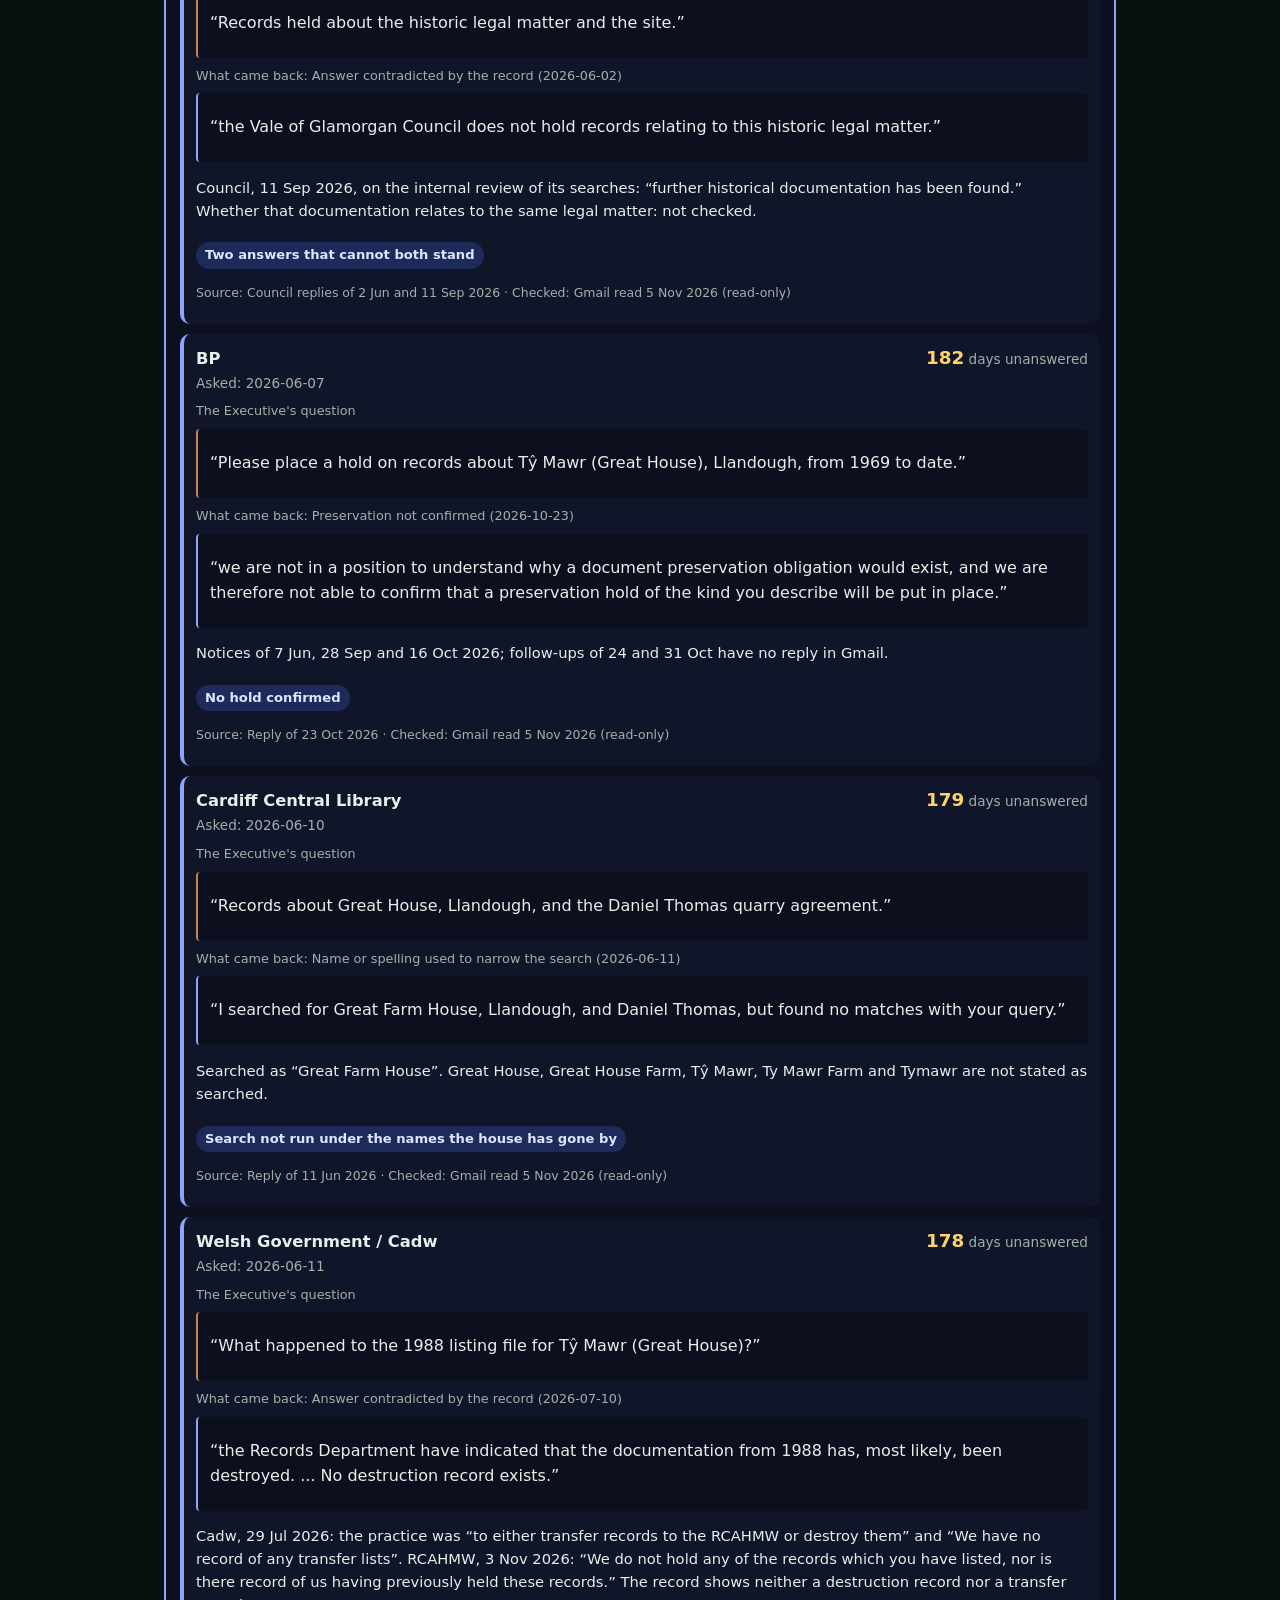
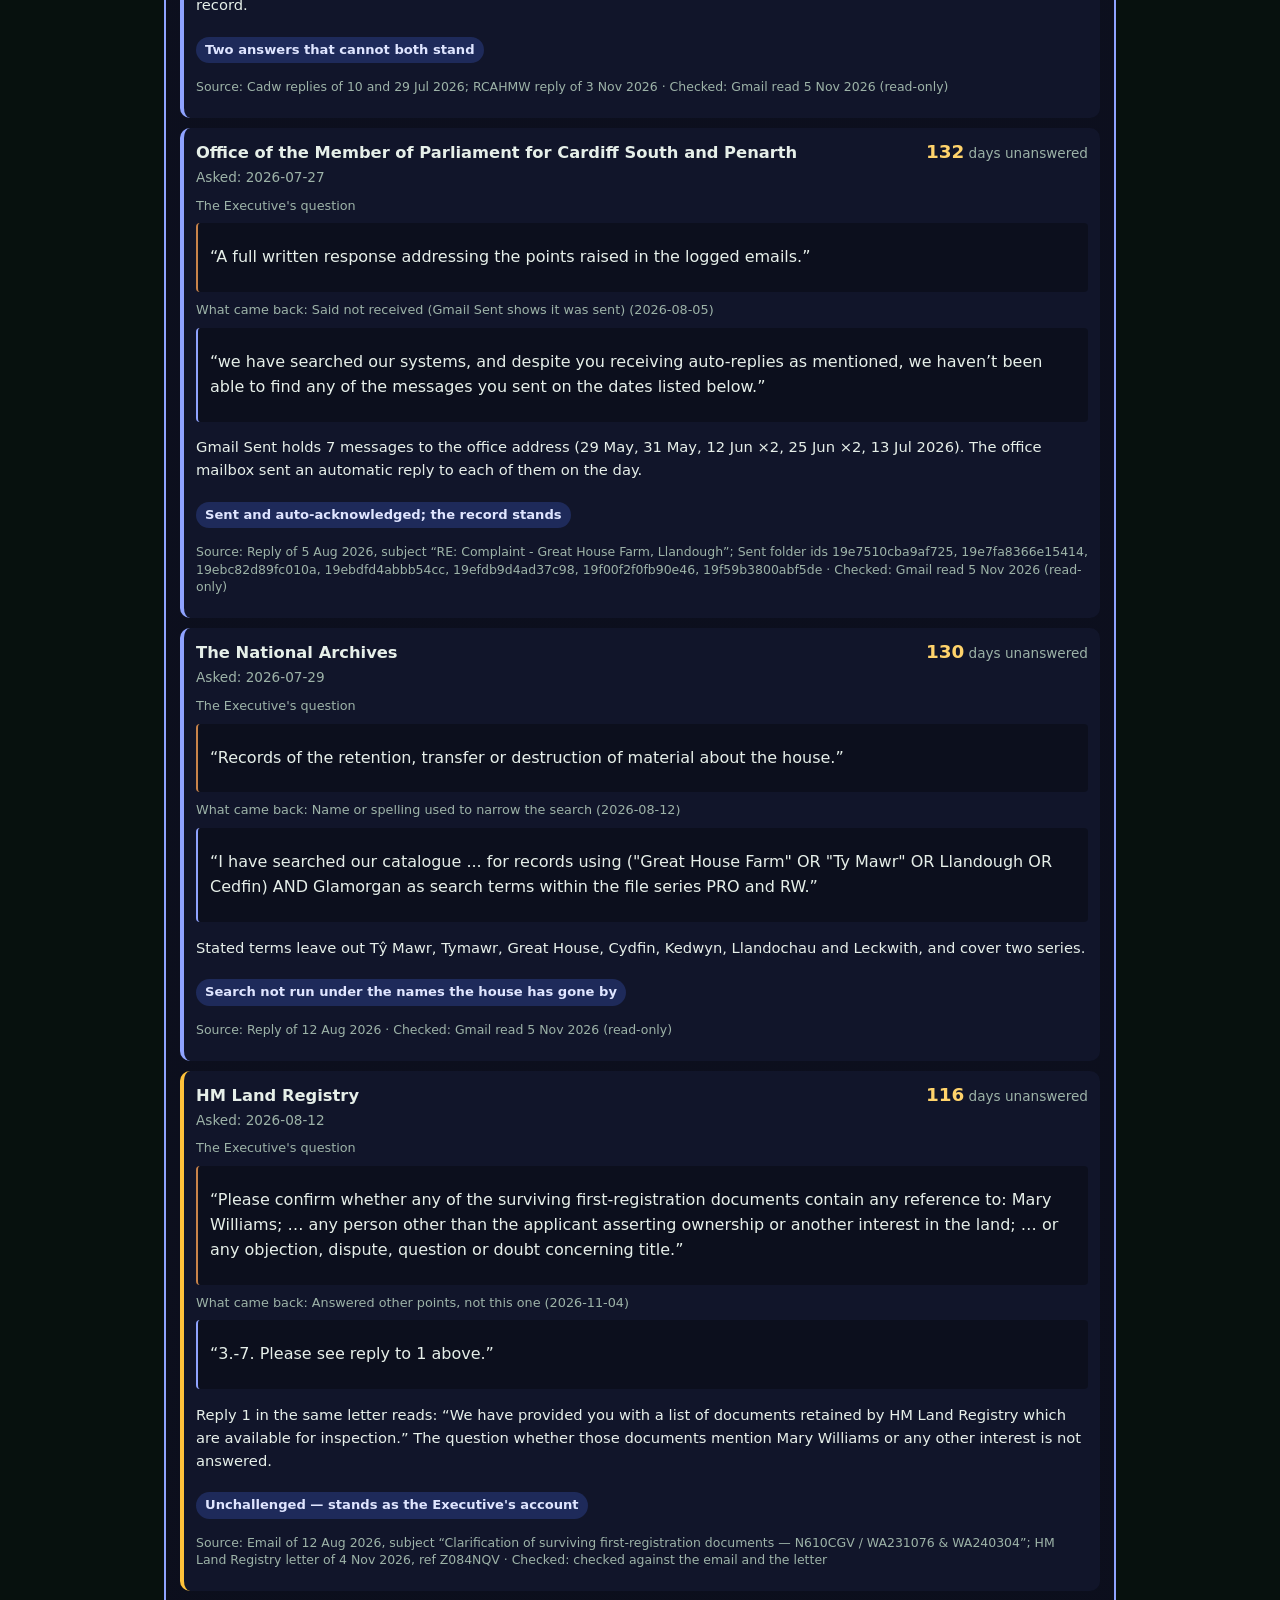
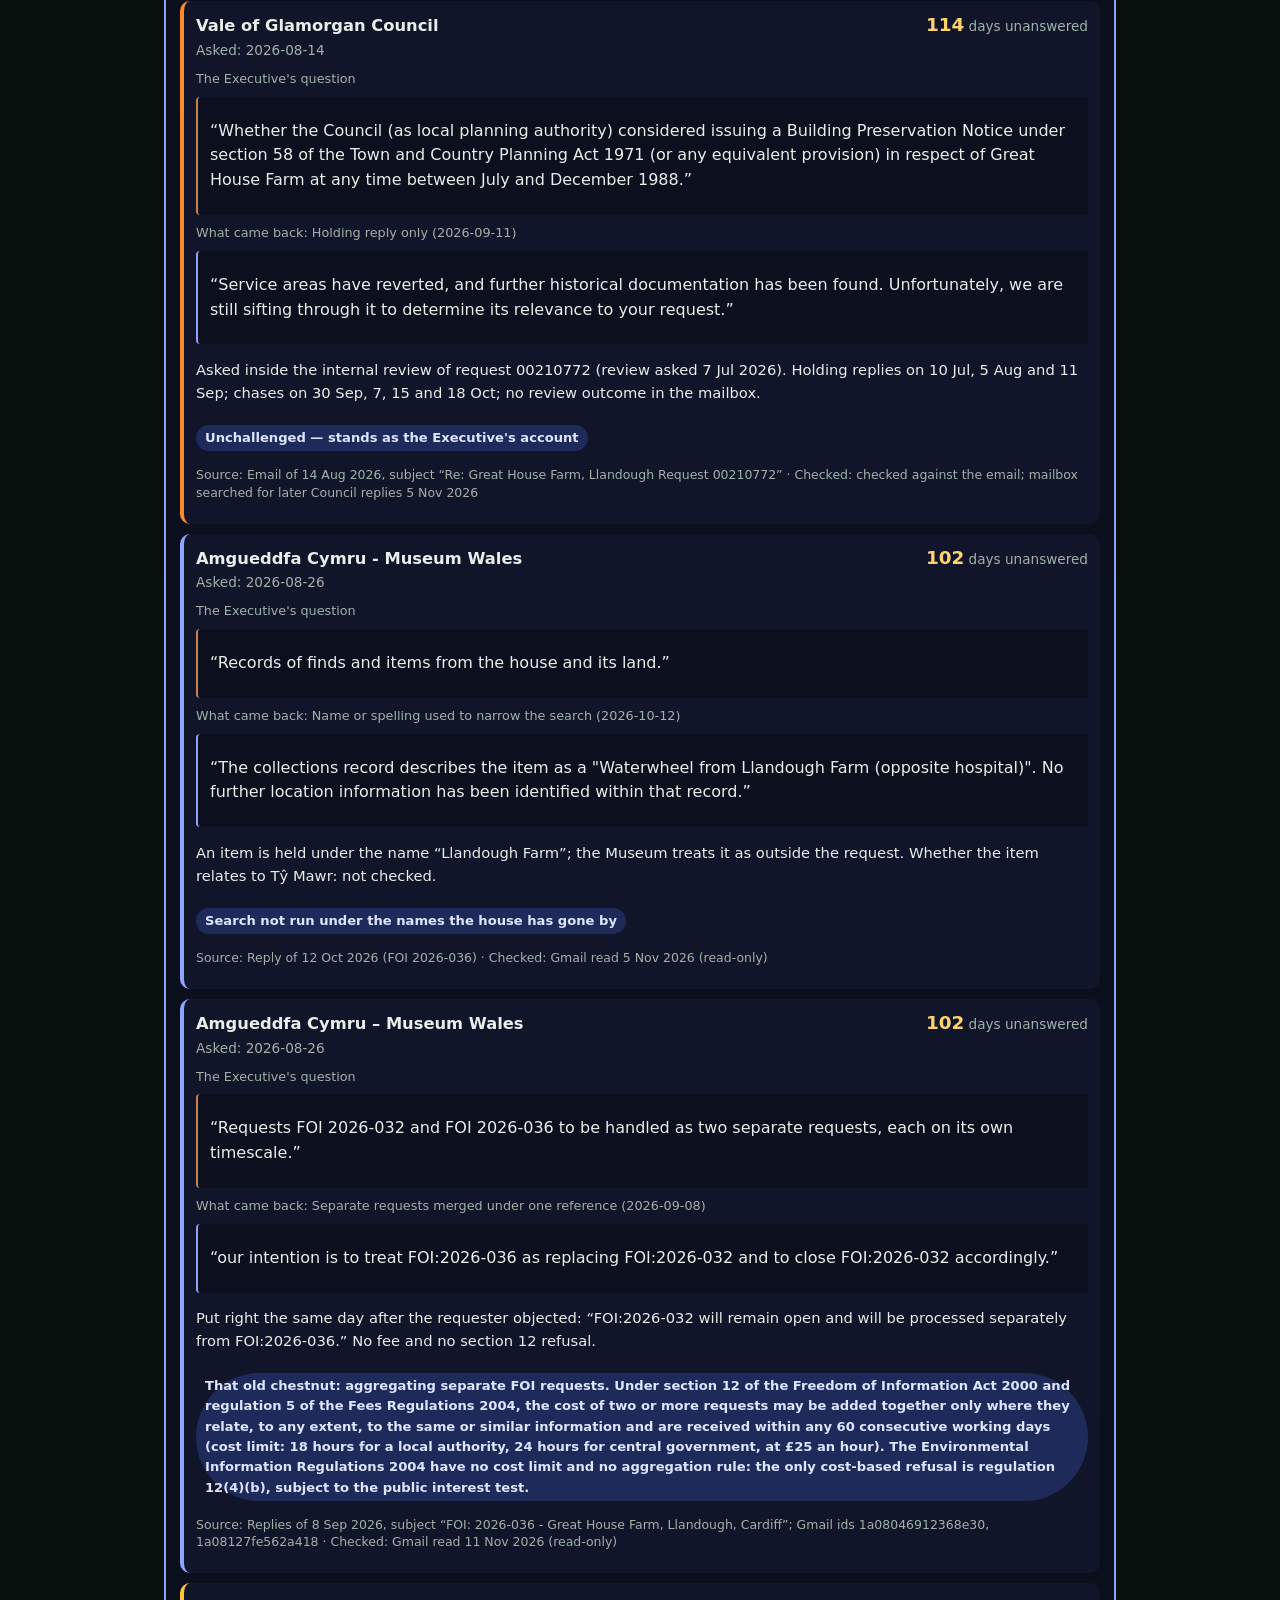
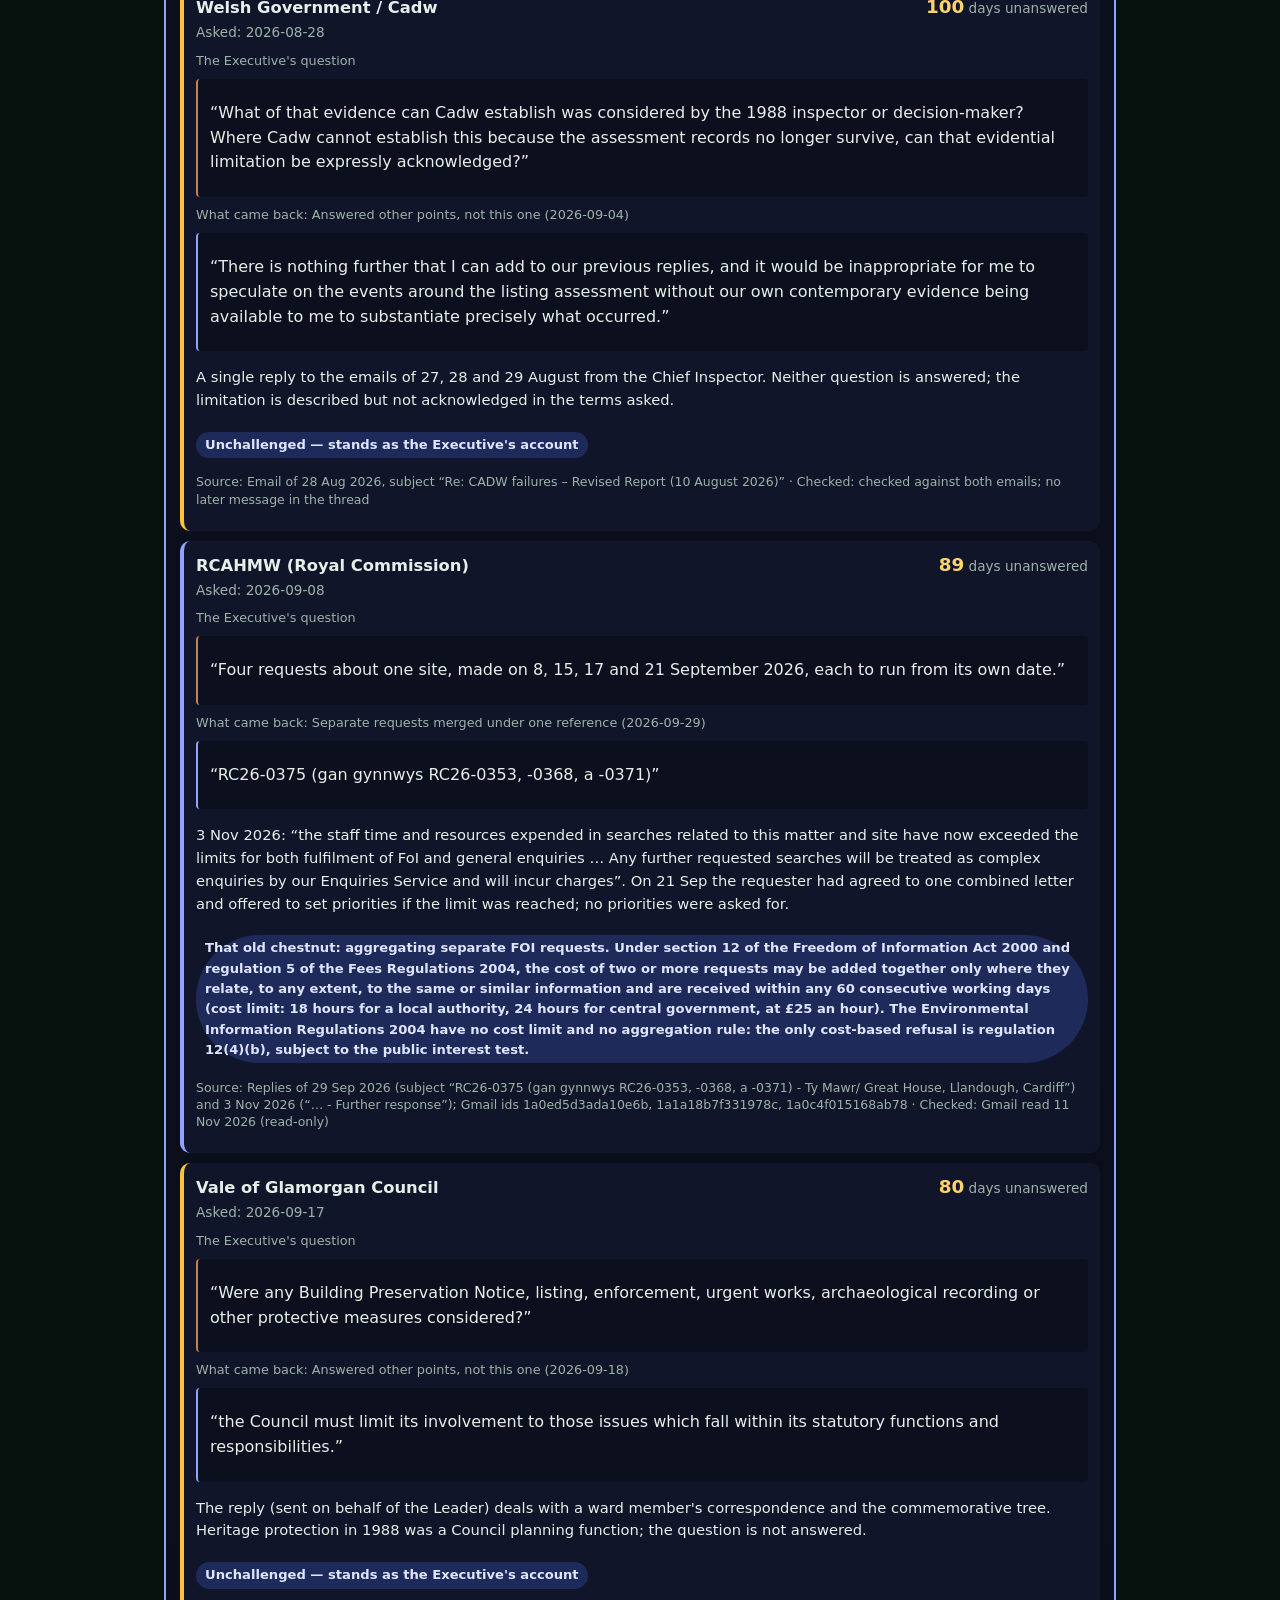
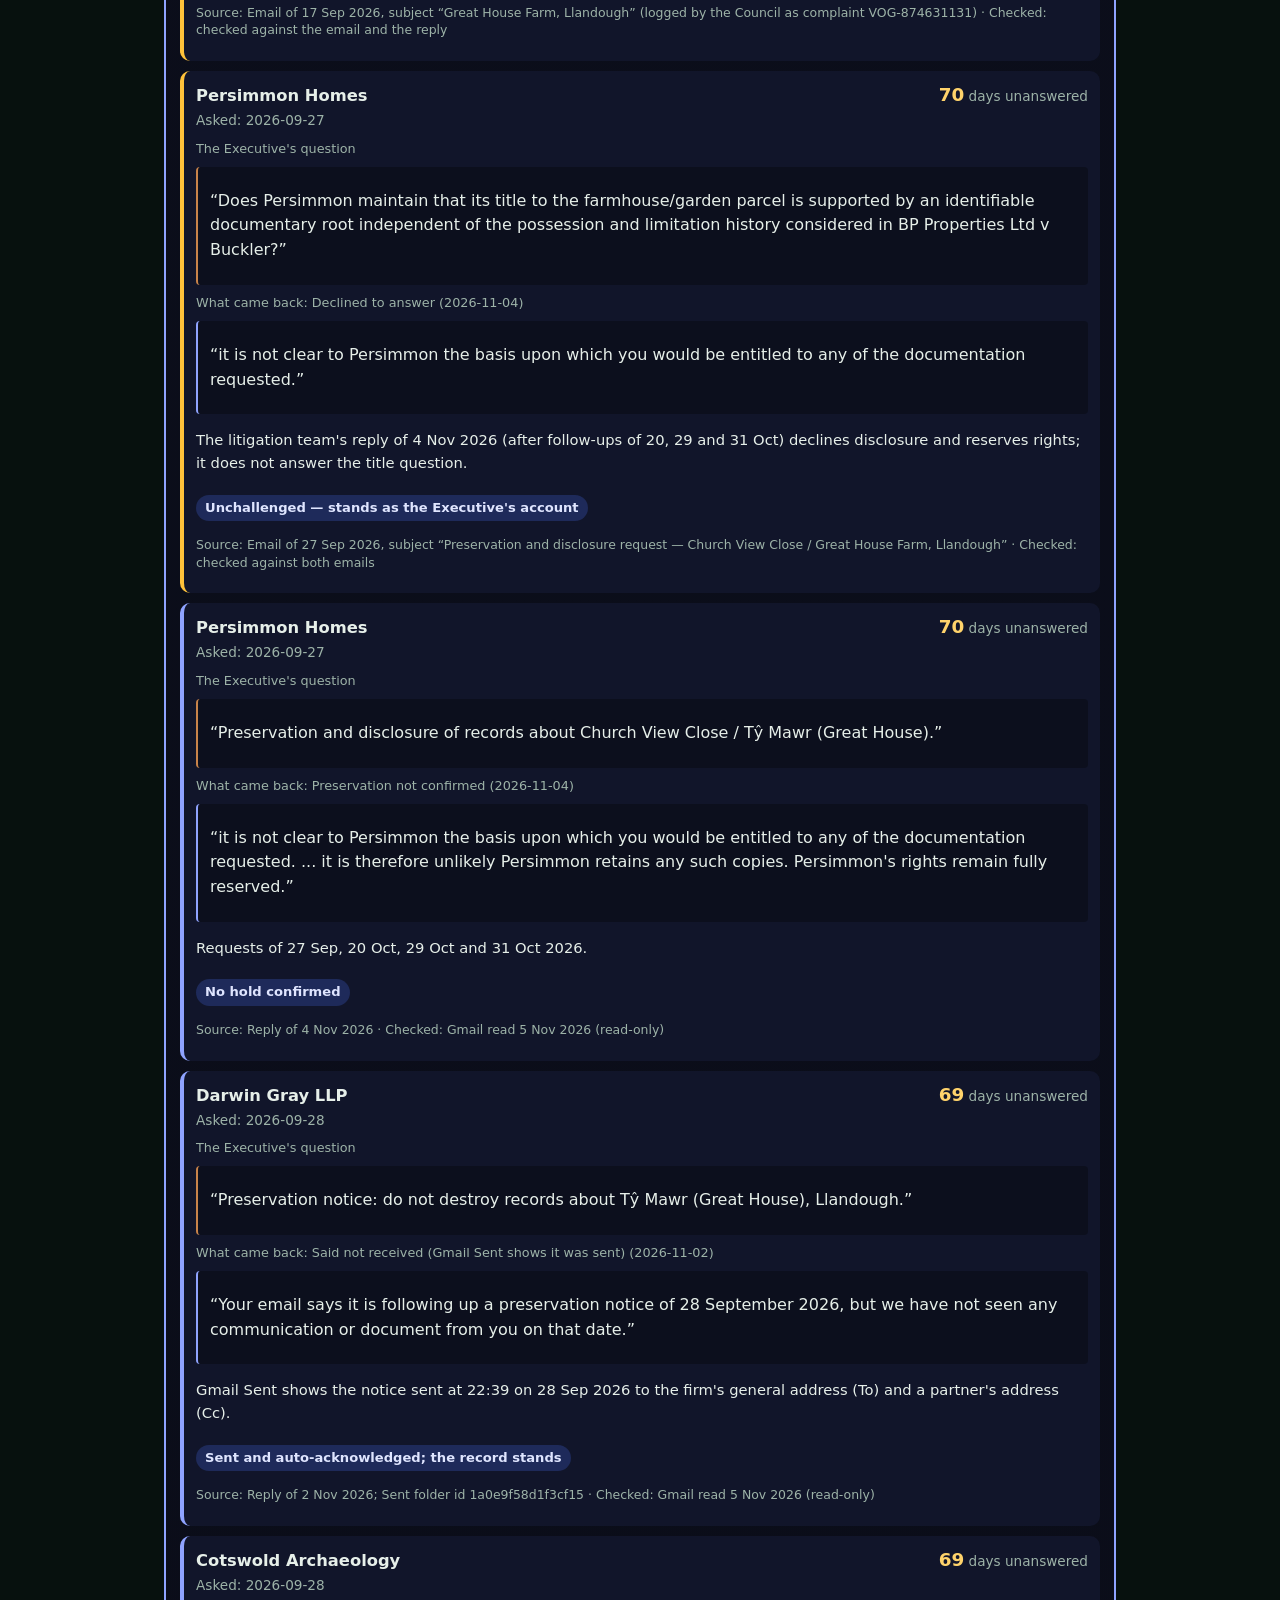
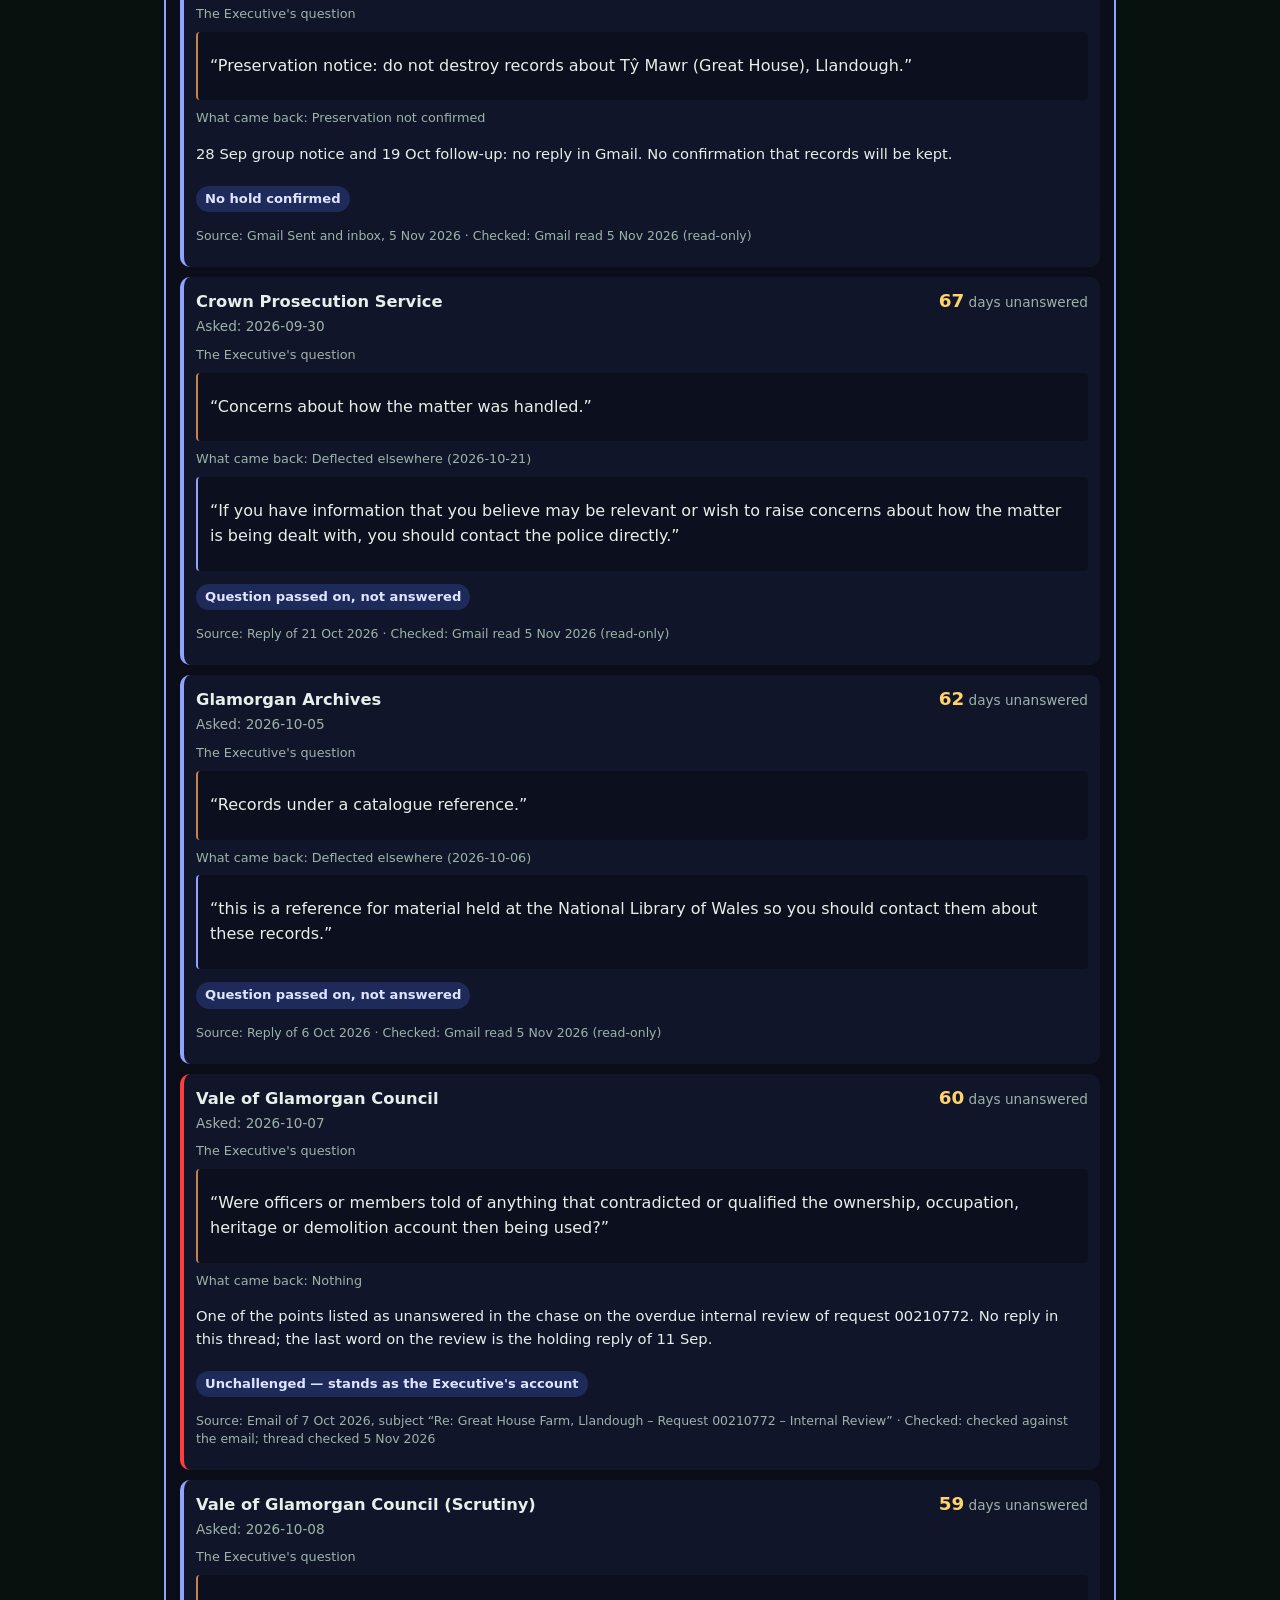
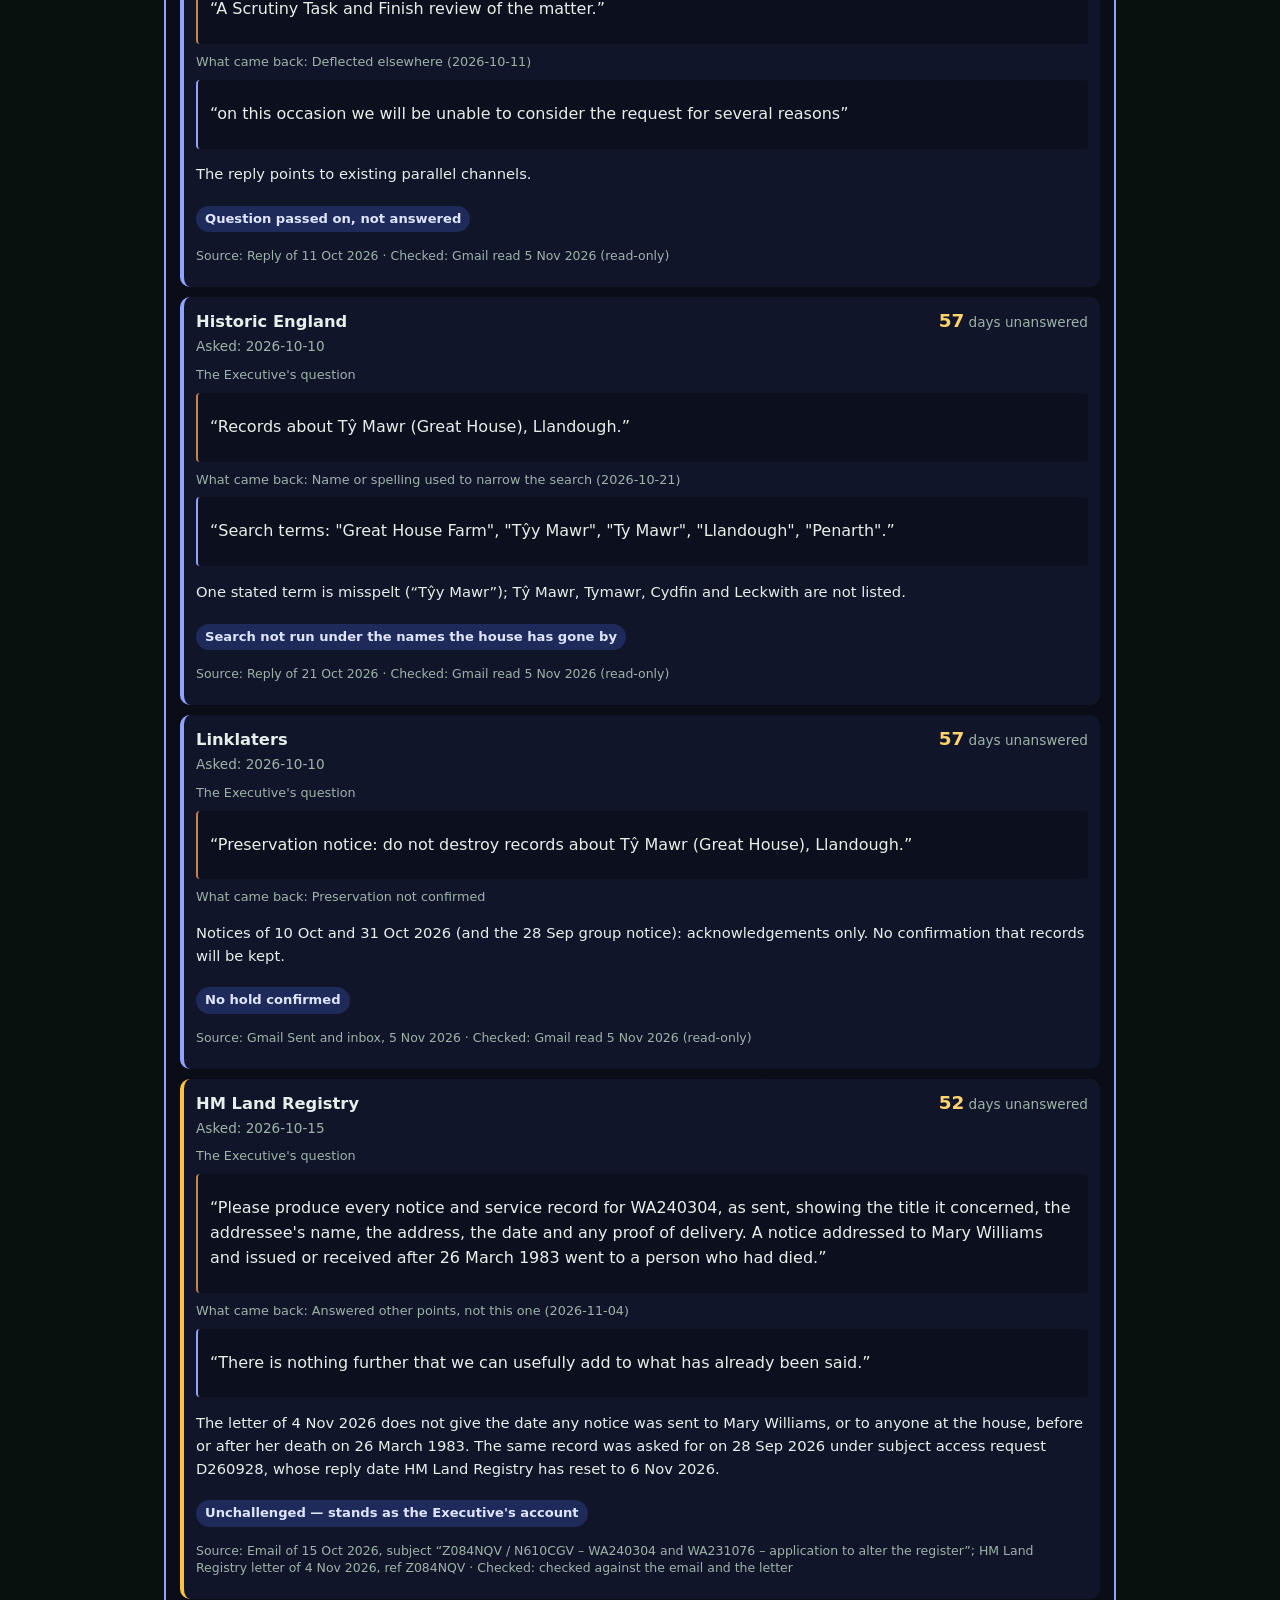
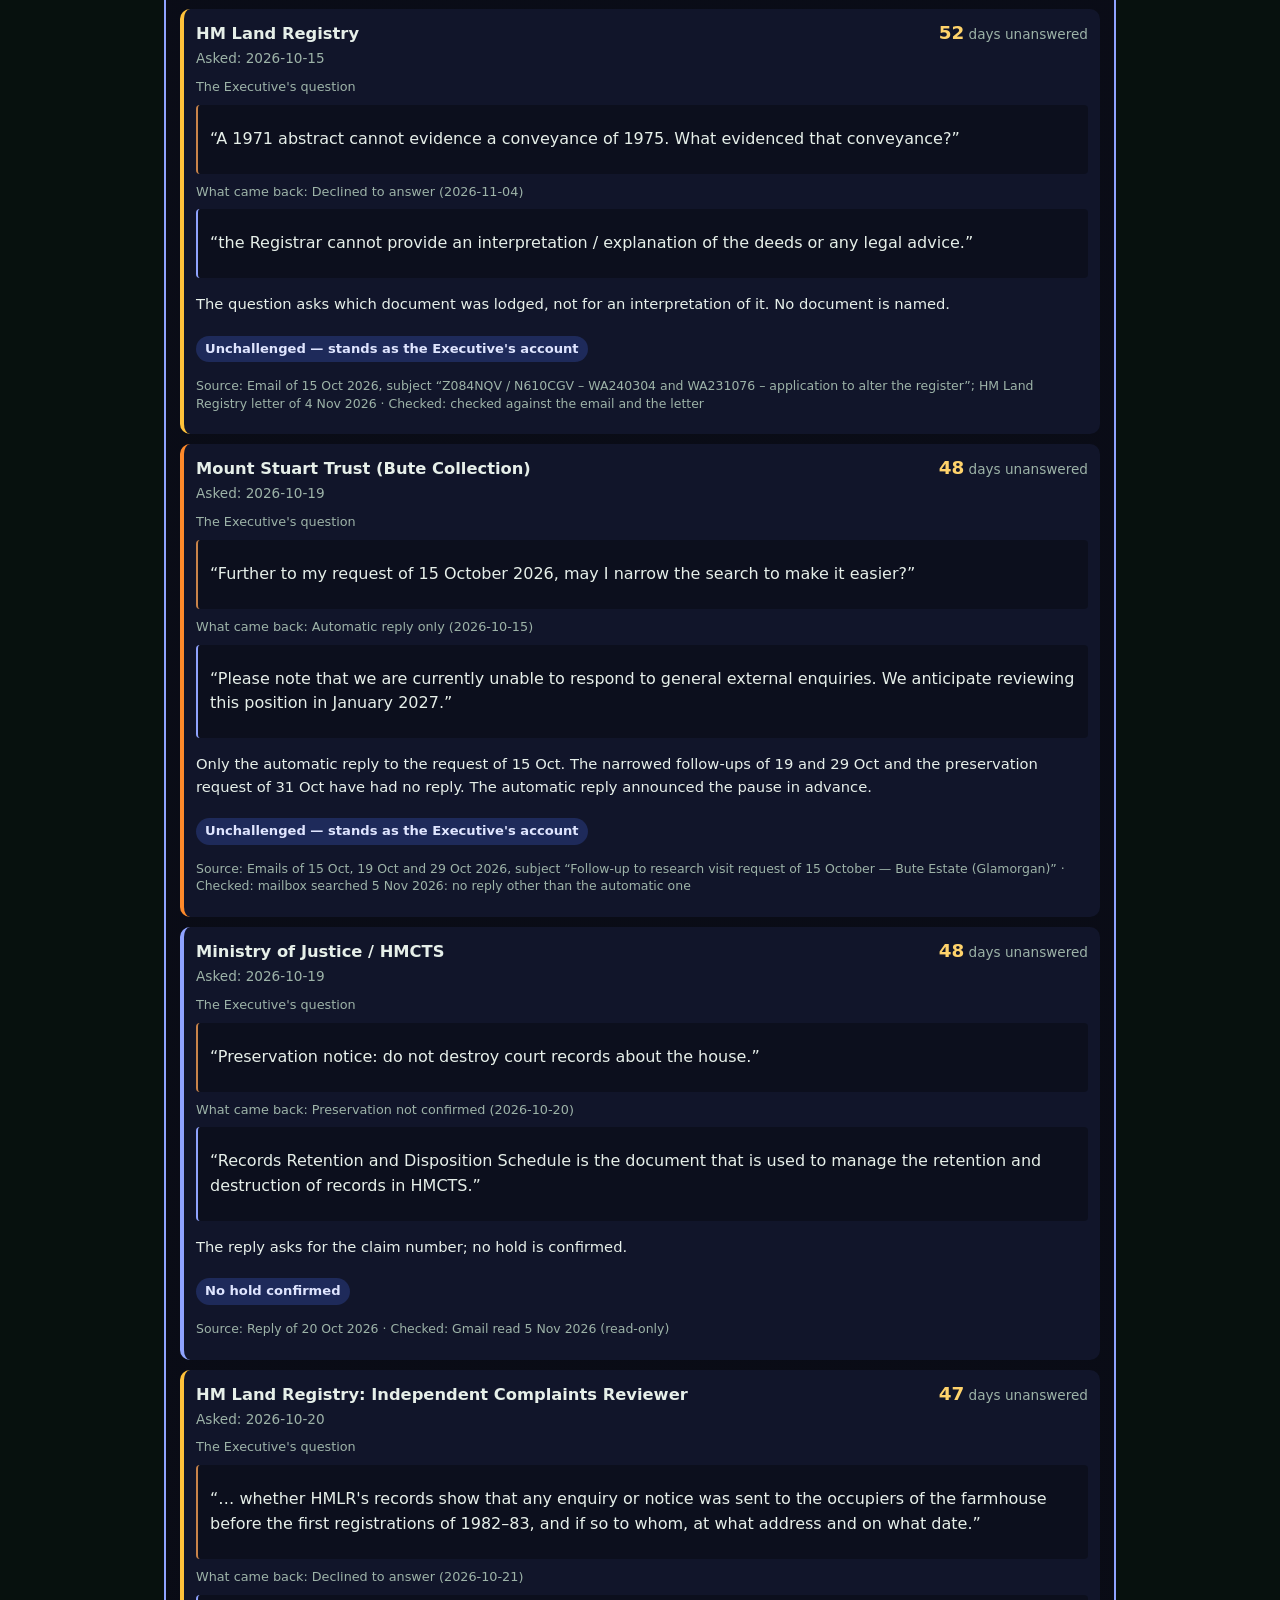
==== commit a7d63245: "Bump That Old Chestnut script cache version" ====
--- a/public/index.html
+++ b/public/index.html
@@ -1 +1 @@
-<!doctype html><html lang="en" data-cw-noclip data-cw-nolevels><head><meta charset="utf-8"><meta name="viewport" content="width=device-width,initial-scale=1"><title>That Old Chestnut · FOI and EIR replies · Cedwyn</title><meta name="description" content="FOI and EIR replies about Great House Farm / Tŷ Mawr. The register records wording about request scope, searches, refusal grounds and later disclosures, with reply dates and statutory references."><meta name="color-scheme" content="dark"><link rel="stylesheet" href="toc.css?v=0.4.0"><script src="/_cedwyn/ghf/ghf-lang.js?v=2.1.4c" defer></script><script src="/_cedwyn/parcel-modal.js?v=0.1.0" defer></script><script src="/_cedwyn/ghf/ghf-boot.js?v=2.1.8"></script><meta name="generator" content="cedwyn-a2ui/0.1 (A2UI v0.9 surface that-old-chestnut-index)"></head><body class="toc"><main class="tocw" id="toc-app" data-ui="_ui/index.a2ui.json" data-db="_db/view.json" data-rules="_ui/chestnut-rules.a2ui.json" data-latest="_ui/latest-mail.a2ui.json?v=0.3.8" data-silence="_ui/silence.a2ui.json?v=0.6.0"><header class="toc-head"><p class="toc-parcel-row"><a class="cw-parcel-link" href="/parcels/" data-parcel-slot="37" data-parcel-of="59" data-parcel-src="_db/view.json">37 of 59</a></p><h1>That Old Chestnut</h1><p class="toc-kicker">FOI and EIR replies about Great House Farm / Tŷ Mawr</p><p class="toc-lede toc-scope">This page examines replies to FOI and EIR requests about Great House Farm / Tŷ Mawr from 2025 onwards. It records how public bodies described the scope of each request, the searches made, refusal grounds cited and any later disclosure. Records that were mislabelled, misdescribed, misplaced or initially reported as not held are covered in <a href="/peekaboo/">Peekaboo</a>. Four cases—Museum Wales, Historic England, Vale of Glamorgan Council and Cadw—appear in both: this page records the reply wording, while Peekaboo records what was later found.</p></header><noscript><p class="toc-lede">This register lists replies to FOI and EIR requests about Great House Farm / Tŷ Mawr from 2025 onwards. It records the wording used, the reply date, any later disclosure and the statutory provisions cited or relevant. Enable JavaScript to view the entries and filters. <a href="/parcels/">The parcels</a> · <a href="/nomenclature/">Names and spellings</a></p><ol class="toc-noscript"><li id="cn-toc-f01">Amgueddfa Cymru – Museum Wales · reply of 2026-08-25 · <a href="/peekaboo/#pk-toc-f01">Peekaboo</a></li><li id="cn-toc-f02">Historic England · reply of 2026-10-21 · <a href="/peekaboo/#pk-toc-f02">Peekaboo</a></li><li id="cn-toc-f03">Vale of Glamorgan Council · reply of 2026-06-02 · <a href="/peekaboo/#pk-toc-f03">Peekaboo</a></li><li id="cn-toc-f04">Heneb (Historic Environment Record) · reply of 2026-05-22</li><li id="cn-toc-f05">Welsh Government / Cadw · reply of 2026-02-25 · <a href="/peekaboo/#pk-toc-f05">Peekaboo</a></li><li id="cn-toc-f06">The National Archives · reply of 2026-02-18</li><li id="cn-toc-f07">RCAHMW (Royal Commission) · reply of 2026-09-29</li><li id="cn-toc-f08">Glamorgan Archives · reply of 2026-02-20</li><li id="cn-toc-l01">Heneb (HER) · reply of date not yet read</li><li id="cn-toc-l02">Heneb (HER) · reply of date not yet read</li><li id="cn-toc-l03">Heneb (HER) · reply of date not yet read</li><li id="cn-toc-l04">Heneb (HER) · reply of date not yet read</li><li id="cn-toc-l05">Heneb (HER) · reply of date not yet read</li><li id="cn-toc-l06">Heneb (HER) · reply of date not yet read</li><li id="cn-toc-l07">Heneb (HER) · reply of date not yet read</li><li id="cn-toc-l08">Welsh Government / Cadw · reply of date not yet read</li><li id="cn-toc-l09">Welsh Government / Cadw · reply of date not yet read</li><li id="cn-toc-l10">HM Land Registry · reply of date not yet read</li><li id="cn-toc-l11">HM Land Registry · reply of date not yet read</li><li id="cn-toc-l12">HM Land Registry · reply of date not yet read</li><li id="cn-toc-l13">Ministry of Justice / HMCTS · reply of date not yet read</li><li id="cn-toc-l14">Glamorgan Archives · reply of date not yet read</li><li id="cn-toc-l15">PACAC (House of Commons committee) · reply of date not yet read</li><li id="cn-toc-l16">RCAHMW (Royal Commission) · reply of date not yet read</li><li id="cn-toc-l17">Llandough Community Council · reply of date not yet read</li></ol><p class="toc-lede toc-sil-count" id="silence"><b>36</b> questions unanswered</p><ol class="toc-noscript"><li id="toc-s01">Vale of Glamorgan Council · asked 2026-02-16</li><li id="toc-s02">HM Land Registry · asked 2026-08-12</li><li id="toc-s03">Vale of Glamorgan Council · asked 2026-08-14</li><li id="toc-s04">Welsh Government / Cadw · asked 2026-08-28</li><li id="toc-s05">Vale of Glamorgan Council · asked 2026-09-17</li><li id="toc-s06">Persimmon Homes · asked 2026-09-27</li><li id="toc-s07">Vale of Glamorgan Council · asked 2026-10-07</li><li id="toc-s08">HM Land Registry · asked 2026-10-15</li><li id="toc-s09">HM Land Registry · asked 2026-10-15</li><li id="toc-s10">Mount Stuart Trust (Bute Collection) · asked 2026-10-19</li><li id="toc-s11">HM Land Registry: Independent Complaints Reviewer · asked 2026-10-20</li><li id="toc-s12">BT Group Archives · asked 2026-10-20</li><li id="toc-s13">Heneb (Historic Environment Record) · asked 2026-11-02</li><li id="toc-t01">Office of the Member of Parliament for Cardiff South and Penarth · asked 2026-07-27</li><li id="toc-t02">Darwin Gray LLP · asked 2026-09-28</li><li id="toc-t03">Welsh Government / Cadw · asked 2026-06-11</li><li id="toc-t04">Vale of Glamorgan Council · asked 2026-05-28</li><li id="toc-t05">Cardiff Central Library · asked 2026-06-10</li><li id="toc-t06">The National Archives · asked 2026-07-29</li><li id="toc-t07">Amgueddfa Cymru - Museum Wales · asked 2026-08-26</li><li id="toc-t08">HM Land Registry · asked 2026-03-12</li><li id="toc-t09">Historic England · asked 2026-10-10</li><li id="toc-t10">BP · asked 2026-06-07</li><li id="toc-t11">Persimmon Homes · asked 2026-09-27</li><li id="toc-t12">Ministry of Justice / HMCTS · asked 2026-10-19</li><li id="toc-t13">Linklaters · asked 2026-10-10</li><li id="toc-t14">Mount Stuart (Bute archive) · asked 2026-10-31</li><li id="toc-t15">Hugh James · asked 2026-10-31</li><li id="toc-t16">Cotswold Archaeology · asked 2026-09-28</li><li id="toc-t17">Crown Prosecution Service · asked 2026-09-30</li><li id="toc-t18">Glamorgan Archives · asked 2026-10-05</li><li id="toc-t19">Welsh Government / Cadw · asked 2026-02-20</li><li id="toc-t20">Vale of Glamorgan Council (Scrutiny) · asked 2026-10-08</li><li id="toc-t21">Amgueddfa Cymru – Museum Wales · asked 2026-08-26</li><li id="toc-t22">RCAHMW (Royal Commission) · asked 2026-09-08</li><li id="toc-t23">Cardiff Council · asked 2026-10-29</li></ol></noscript><p class="toc-loading" aria-live="polite">Loading…</p></main><script src="toc.js?v=0.5.1" defer></script></body></html>
+<!doctype html><html lang="en" data-cw-noclip data-cw-nolevels><head><meta charset="utf-8"><meta name="viewport" content="width=device-width,initial-scale=1"><title>That Old Chestnut · FOI and EIR replies · Cedwyn</title><meta name="description" content="FOI and EIR replies about Great House Farm / Tŷ Mawr. The register records wording about request scope, searches, refusal grounds and later disclosures, with reply dates and statutory references."><meta name="color-scheme" content="dark"><link rel="stylesheet" href="toc.css?v=0.4.0"><script src="/_cedwyn/ghf/ghf-lang.js?v=2.1.4c" defer></script><script src="/_cedwyn/parcel-modal.js?v=0.1.0" defer></script><script src="/_cedwyn/ghf/ghf-boot.js?v=2.1.8"></script><meta name="generator" content="cedwyn-a2ui/0.1 (A2UI v0.9 surface that-old-chestnut-index)"></head><body class="toc"><main class="tocw" id="toc-app" data-ui="_ui/index.a2ui.json" data-db="_db/view.json" data-rules="_ui/chestnut-rules.a2ui.json" data-latest="_ui/latest-mail.a2ui.json?v=0.3.8" data-silence="_ui/silence.a2ui.json?v=0.6.0"><header class="toc-head"><p class="toc-parcel-row"><a class="cw-parcel-link" href="/parcels/" data-parcel-slot="37" data-parcel-of="59" data-parcel-src="_db/view.json">37 of 59</a></p><h1>That Old Chestnut</h1><p class="toc-kicker">FOI and EIR replies about Great House Farm / Tŷ Mawr</p><p class="toc-lede toc-scope">This page examines replies to FOI and EIR requests about Great House Farm / Tŷ Mawr from 2025 onwards. It records how public bodies described the scope of each request, the searches made, refusal grounds cited and any later disclosure. Records that were mislabelled, misdescribed, misplaced or initially reported as not held are covered in <a href="/peekaboo/">Peekaboo</a>. Four cases—Museum Wales, Historic England, Vale of Glamorgan Council and Cadw—appear in both: this page records the reply wording, while Peekaboo records what was later found.</p></header><noscript><p class="toc-lede">This register lists replies to FOI and EIR requests about Great House Farm / Tŷ Mawr from 2025 onwards. It records the wording used, the reply date, any later disclosure and the statutory provisions cited or relevant. Enable JavaScript to view the entries and filters. <a href="/parcels/">The parcels</a> · <a href="/nomenclature/">Names and spellings</a></p><ol class="toc-noscript"><li id="cn-toc-f01">Amgueddfa Cymru – Museum Wales · reply of 2026-08-25 · <a href="/peekaboo/#pk-toc-f01">Peekaboo</a></li><li id="cn-toc-f02">Historic England · reply of 2026-10-21 · <a href="/peekaboo/#pk-toc-f02">Peekaboo</a></li><li id="cn-toc-f03">Vale of Glamorgan Council · reply of 2026-06-02 · <a href="/peekaboo/#pk-toc-f03">Peekaboo</a></li><li id="cn-toc-f04">Heneb (Historic Environment Record) · reply of 2026-05-22</li><li id="cn-toc-f05">Welsh Government / Cadw · reply of 2026-02-25 · <a href="/peekaboo/#pk-toc-f05">Peekaboo</a></li><li id="cn-toc-f06">The National Archives · reply of 2026-02-18</li><li id="cn-toc-f07">RCAHMW (Royal Commission) · reply of 2026-09-29</li><li id="cn-toc-f08">Glamorgan Archives · reply of 2026-02-20</li><li id="cn-toc-l01">Heneb (HER) · reply of date not yet read</li><li id="cn-toc-l02">Heneb (HER) · reply of date not yet read</li><li id="cn-toc-l03">Heneb (HER) · reply of date not yet read</li><li id="cn-toc-l04">Heneb (HER) · reply of date not yet read</li><li id="cn-toc-l05">Heneb (HER) · reply of date not yet read</li><li id="cn-toc-l06">Heneb (HER) · reply of date not yet read</li><li id="cn-toc-l07">Heneb (HER) · reply of date not yet read</li><li id="cn-toc-l08">Welsh Government / Cadw · reply of date not yet read</li><li id="cn-toc-l09">Welsh Government / Cadw · reply of date not yet read</li><li id="cn-toc-l10">HM Land Registry · reply of date not yet read</li><li id="cn-toc-l11">HM Land Registry · reply of date not yet read</li><li id="cn-toc-l12">HM Land Registry · reply of date not yet read</li><li id="cn-toc-l13">Ministry of Justice / HMCTS · reply of date not yet read</li><li id="cn-toc-l14">Glamorgan Archives · reply of date not yet read</li><li id="cn-toc-l15">PACAC (House of Commons committee) · reply of date not yet read</li><li id="cn-toc-l16">RCAHMW (Royal Commission) · reply of date not yet read</li><li id="cn-toc-l17">Llandough Community Council · reply of date not yet read</li></ol><p class="toc-lede toc-sil-count" id="silence"><b>36</b> questions unanswered</p><ol class="toc-noscript"><li id="toc-s01">Vale of Glamorgan Council · asked 2026-02-16</li><li id="toc-s02">HM Land Registry · asked 2026-08-12</li><li id="toc-s03">Vale of Glamorgan Council · asked 2026-08-14</li><li id="toc-s04">Welsh Government / Cadw · asked 2026-08-28</li><li id="toc-s05">Vale of Glamorgan Council · asked 2026-09-17</li><li id="toc-s06">Persimmon Homes · asked 2026-09-27</li><li id="toc-s07">Vale of Glamorgan Council · asked 2026-10-07</li><li id="toc-s08">HM Land Registry · asked 2026-10-15</li><li id="toc-s09">HM Land Registry · asked 2026-10-15</li><li id="toc-s10">Mount Stuart Trust (Bute Collection) · asked 2026-10-19</li><li id="toc-s11">HM Land Registry: Independent Complaints Reviewer · asked 2026-10-20</li><li id="toc-s12">BT Group Archives · asked 2026-10-20</li><li id="toc-s13">Heneb (Historic Environment Record) · asked 2026-11-02</li><li id="toc-t01">Office of the Member of Parliament for Cardiff South and Penarth · asked 2026-07-27</li><li id="toc-t02">Darwin Gray LLP · asked 2026-09-28</li><li id="toc-t03">Welsh Government / Cadw · asked 2026-06-11</li><li id="toc-t04">Vale of Glamorgan Council · asked 2026-05-28</li><li id="toc-t05">Cardiff Central Library · asked 2026-06-10</li><li id="toc-t06">The National Archives · asked 2026-07-29</li><li id="toc-t07">Amgueddfa Cymru - Museum Wales · asked 2026-08-26</li><li id="toc-t08">HM Land Registry · asked 2026-03-12</li><li id="toc-t09">Historic England · asked 2026-10-10</li><li id="toc-t10">BP · asked 2026-06-07</li><li id="toc-t11">Persimmon Homes · asked 2026-09-27</li><li id="toc-t12">Ministry of Justice / HMCTS · asked 2026-10-19</li><li id="toc-t13">Linklaters · asked 2026-10-10</li><li id="toc-t14">Mount Stuart (Bute archive) · asked 2026-10-31</li><li id="toc-t15">Hugh James · asked 2026-10-31</li><li id="toc-t16">Cotswold Archaeology · asked 2026-09-28</li><li id="toc-t17">Crown Prosecution Service · asked 2026-09-30</li><li id="toc-t18">Glamorgan Archives · asked 2026-10-05</li><li id="toc-t19">Welsh Government / Cadw · asked 2026-02-20</li><li id="toc-t20">Vale of Glamorgan Council (Scrutiny) · asked 2026-10-08</li><li id="toc-t21">Amgueddfa Cymru – Museum Wales · asked 2026-08-26</li><li id="toc-t22">RCAHMW (Royal Commission) · asked 2026-09-08</li><li id="toc-t23">Cardiff Council · asked 2026-10-29</li></ol></noscript><p class="toc-loading" aria-live="polite">Loading…</p></main><script src="toc.js?v=0.6.1" defer></script></body></html>
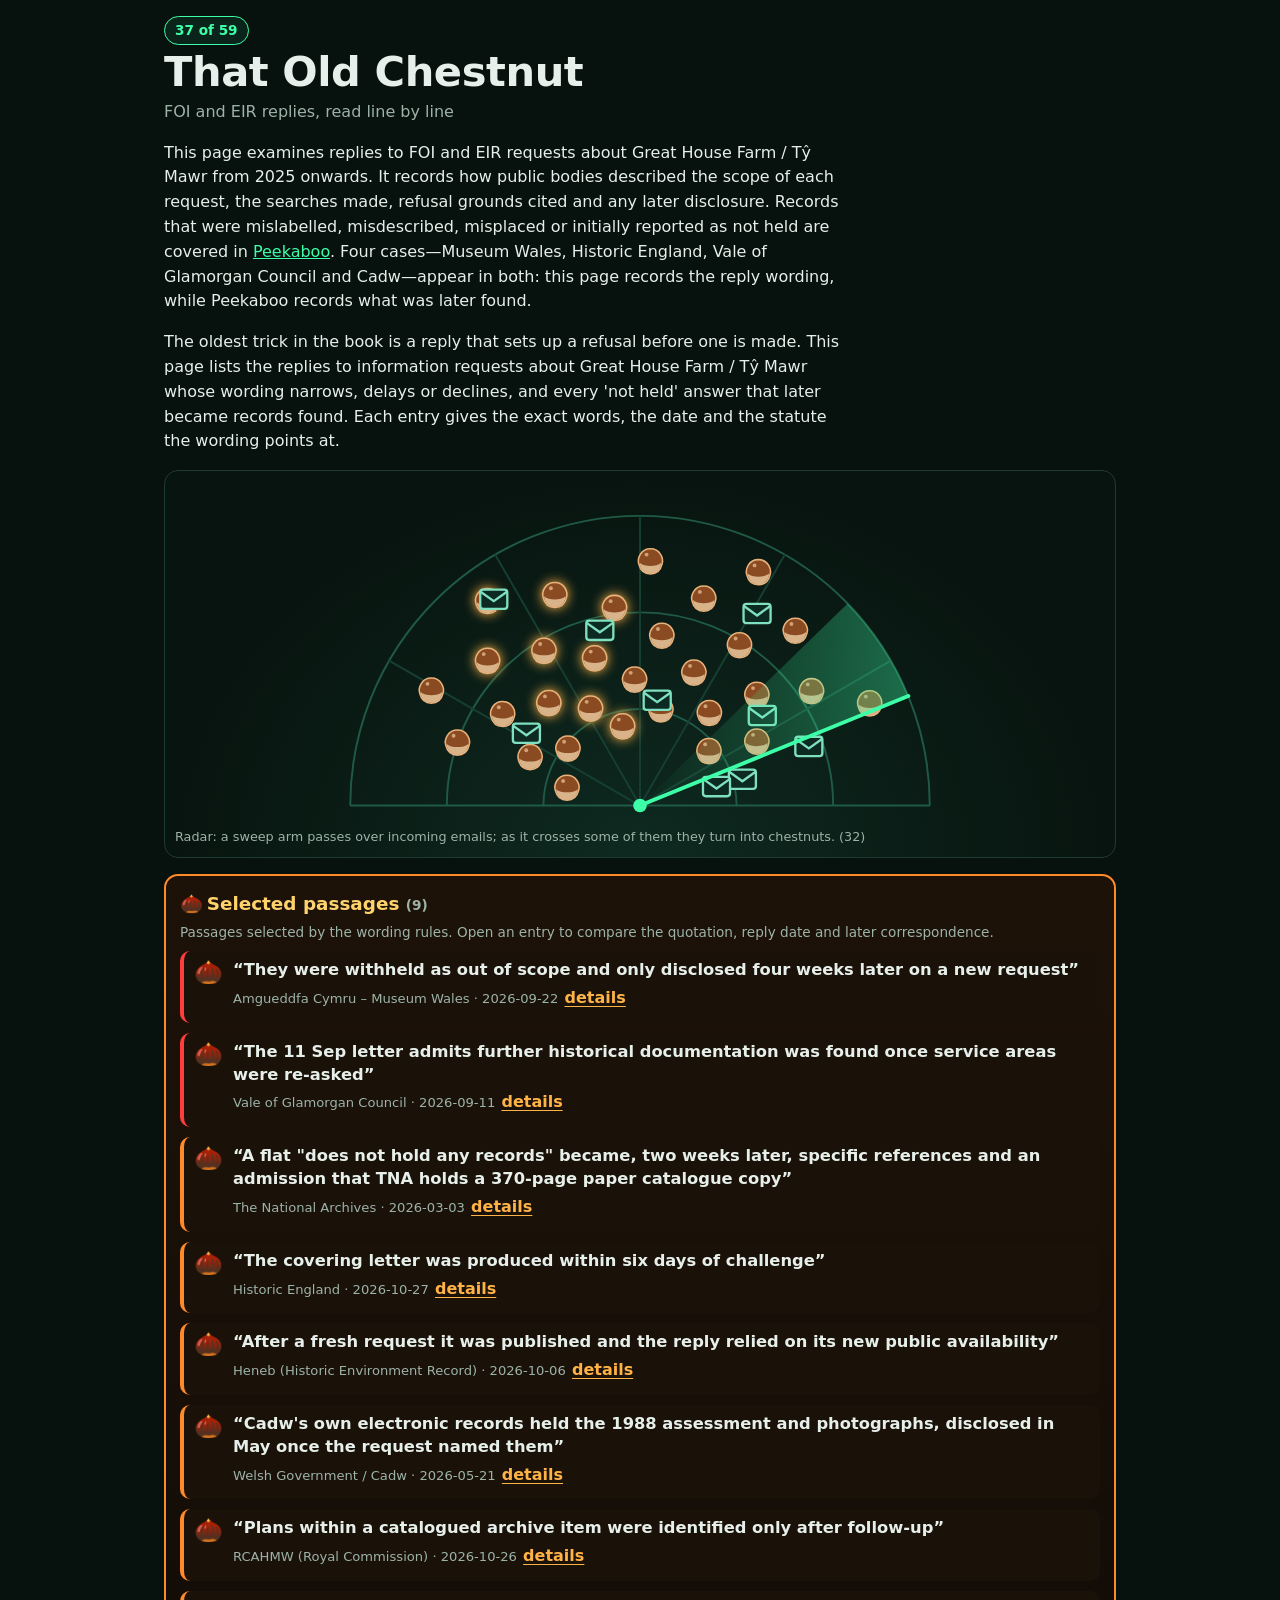
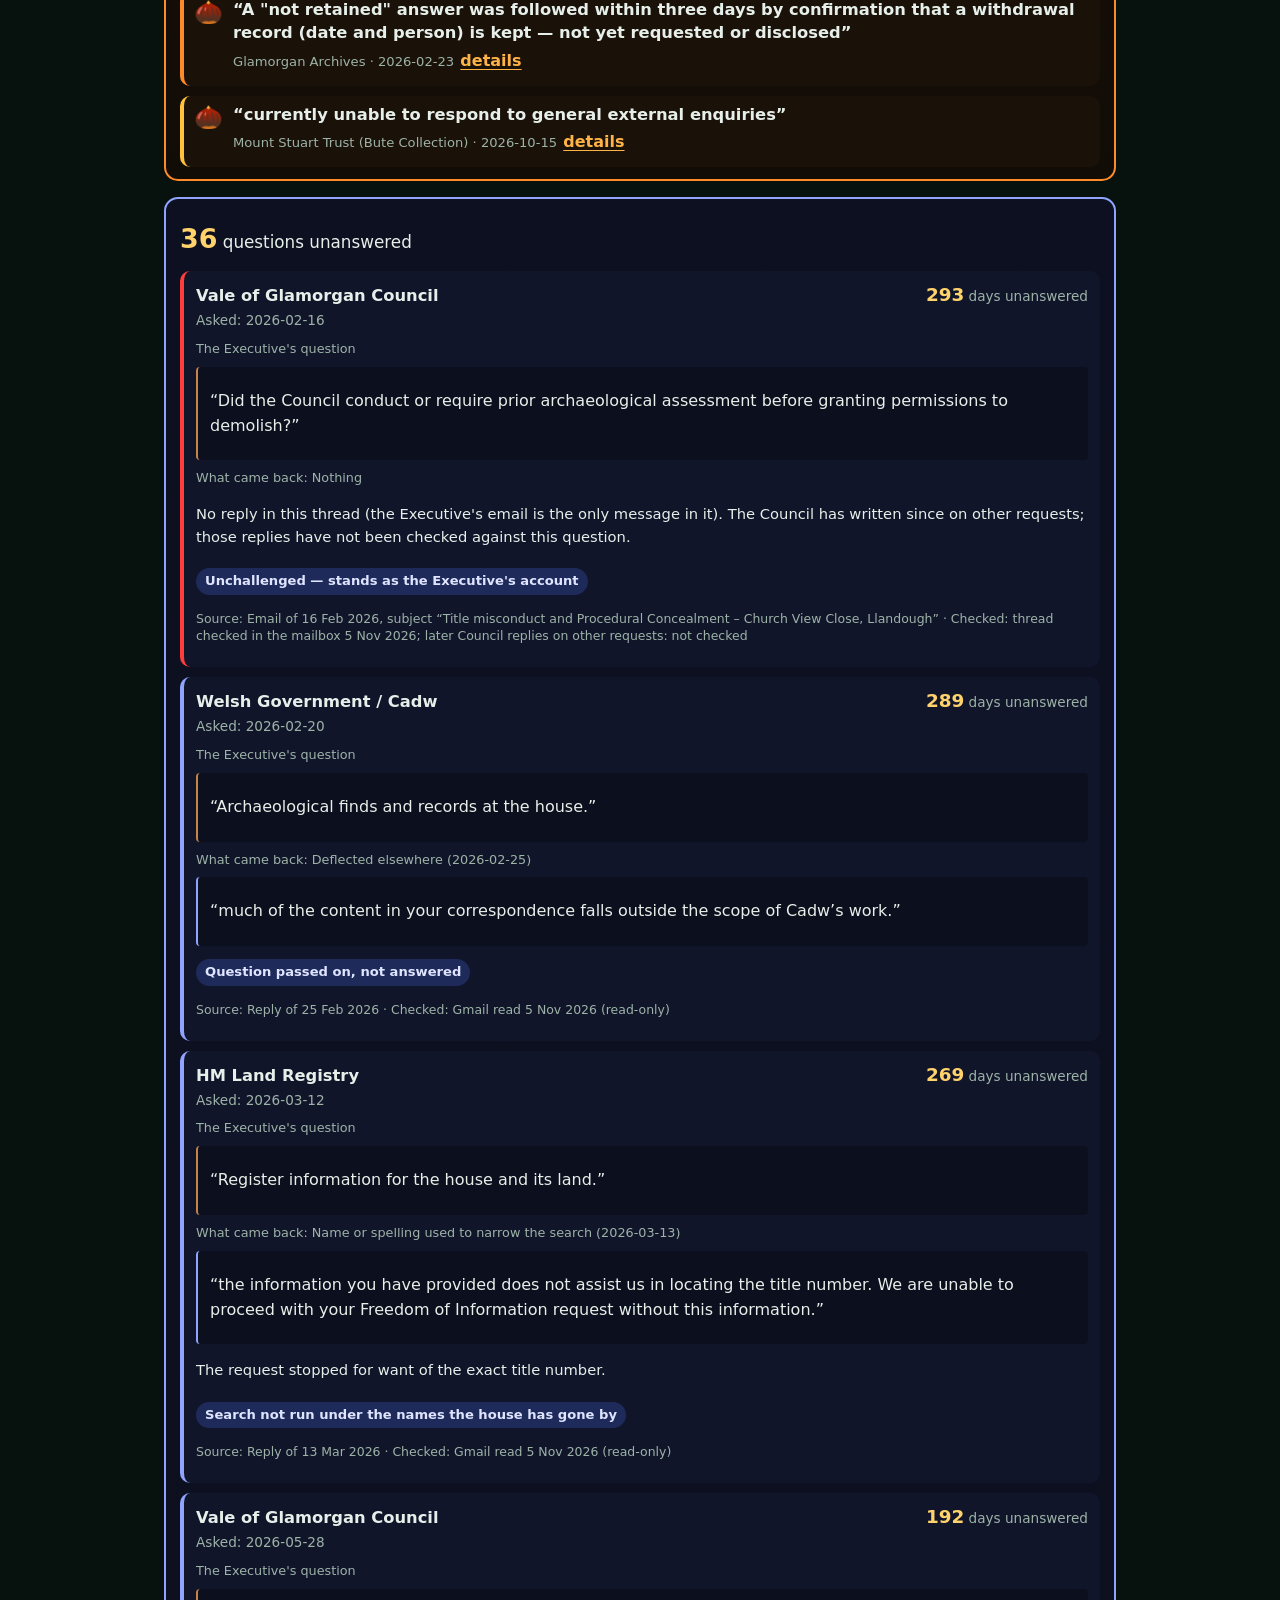
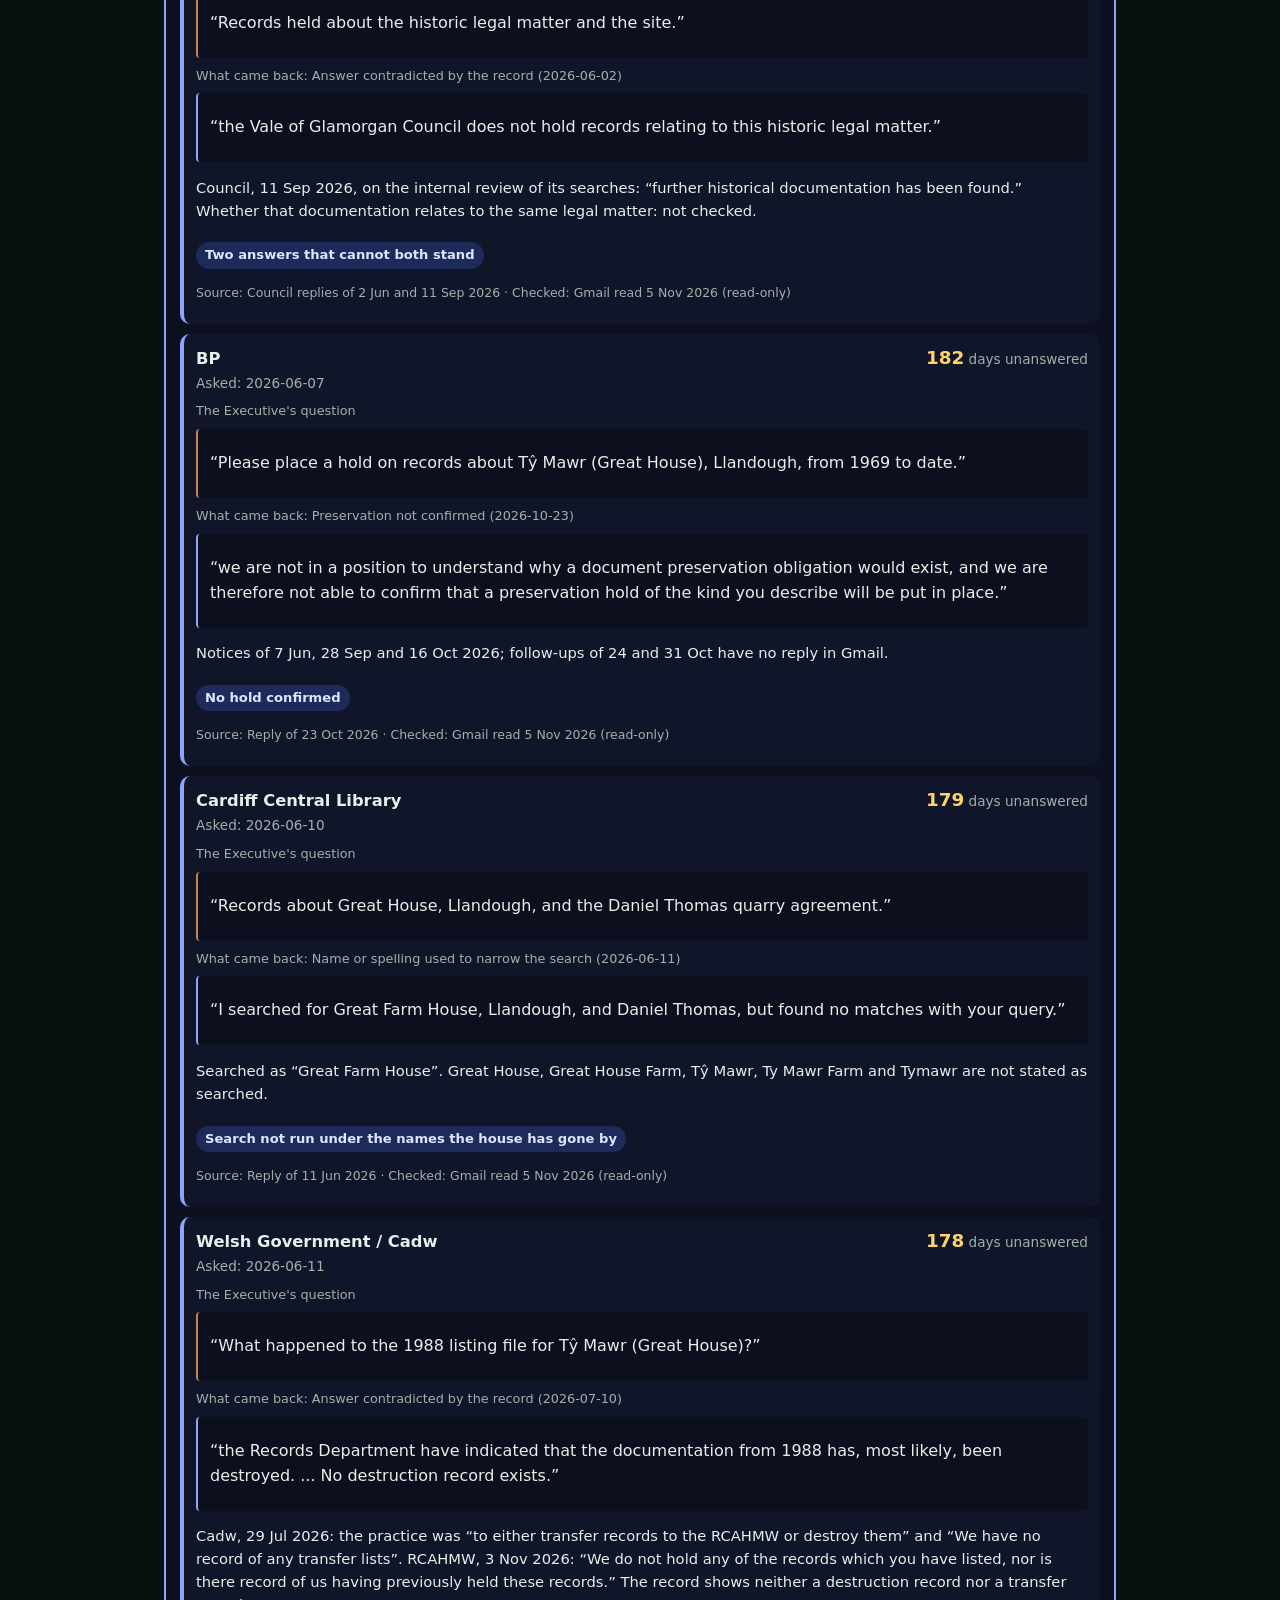
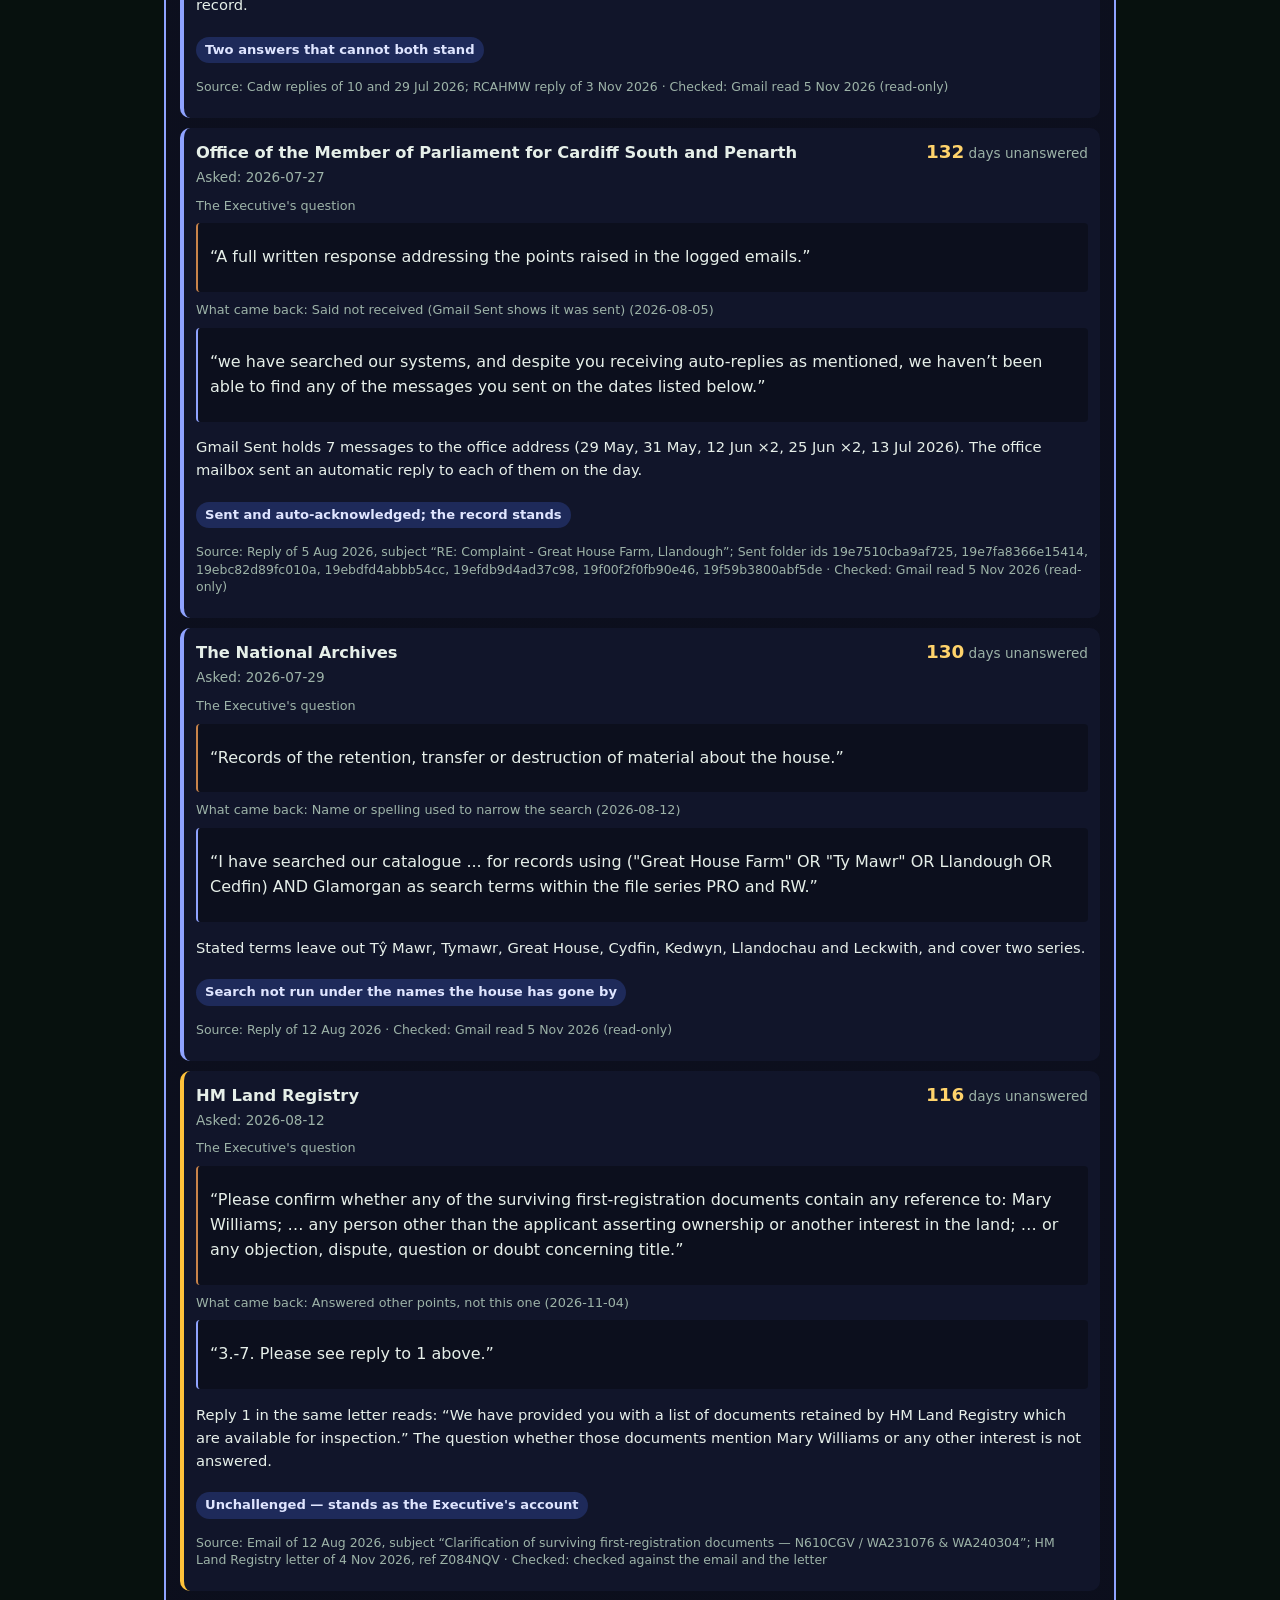
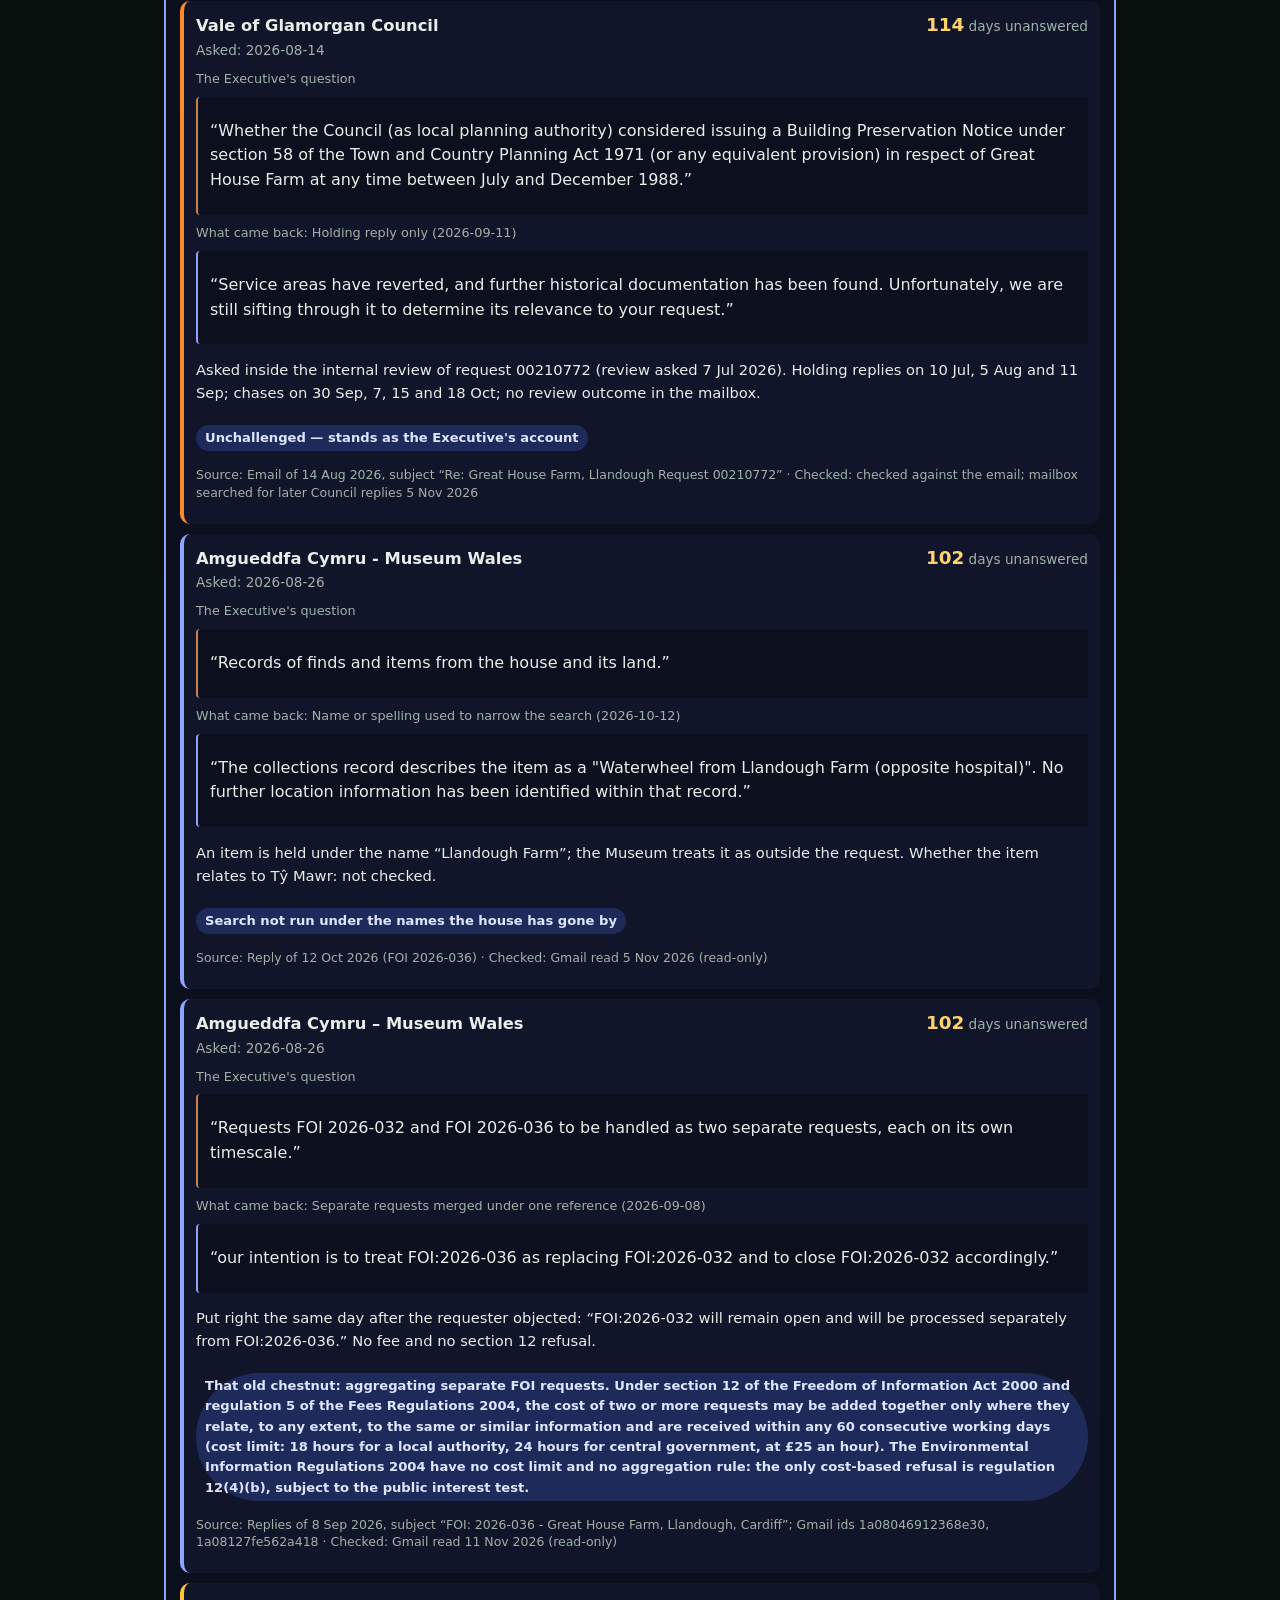
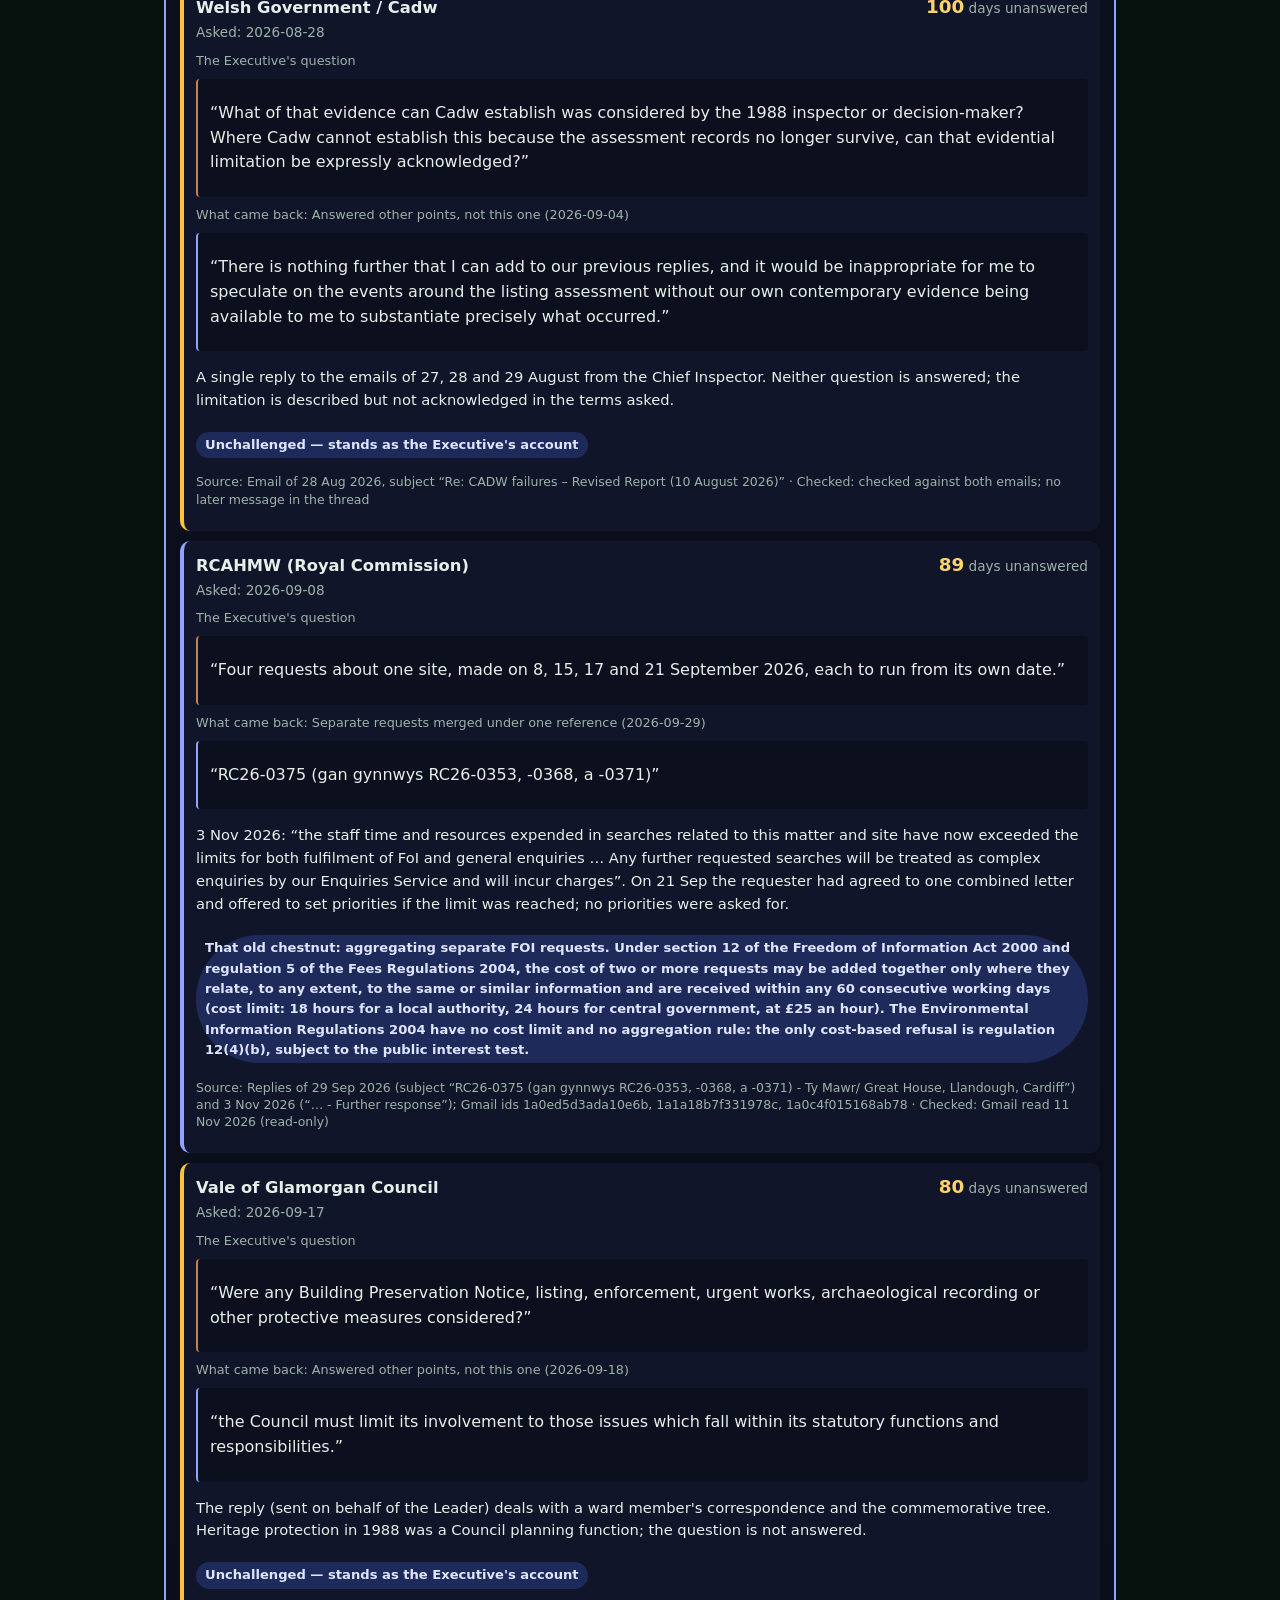
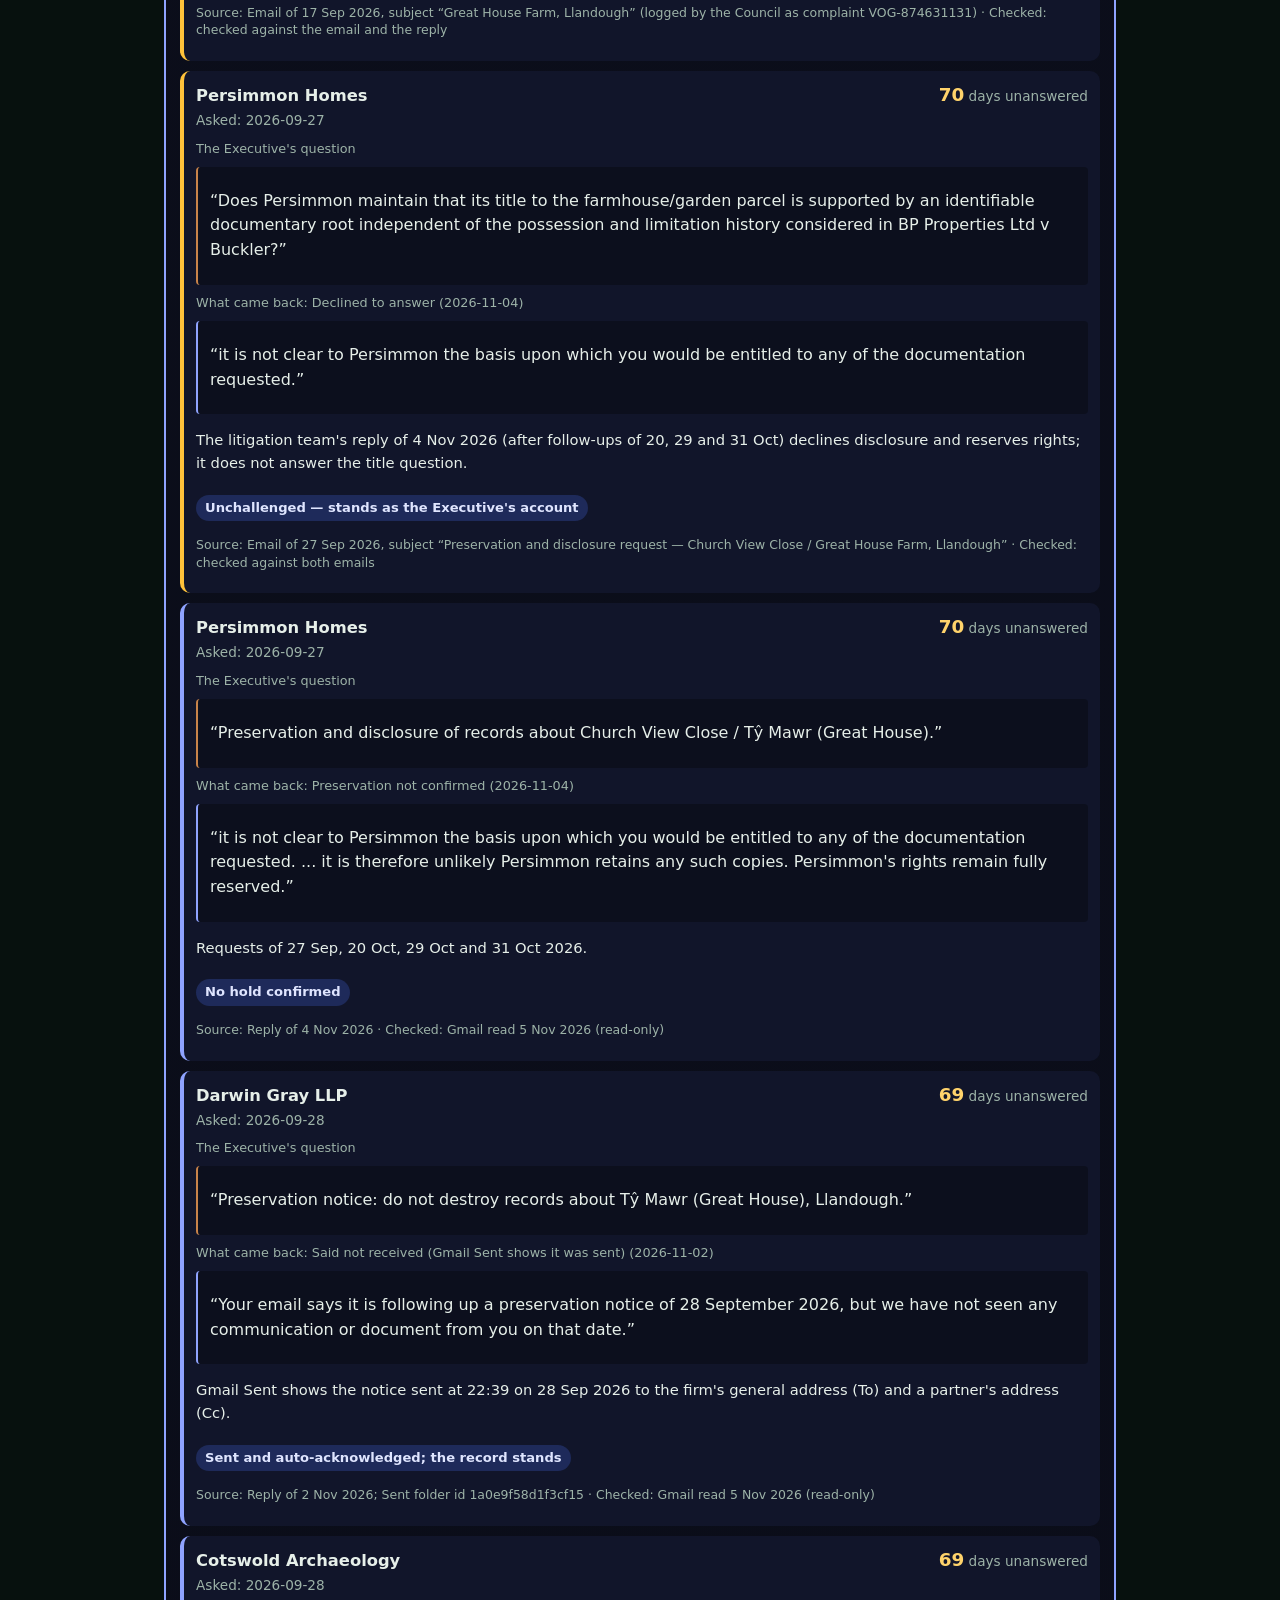
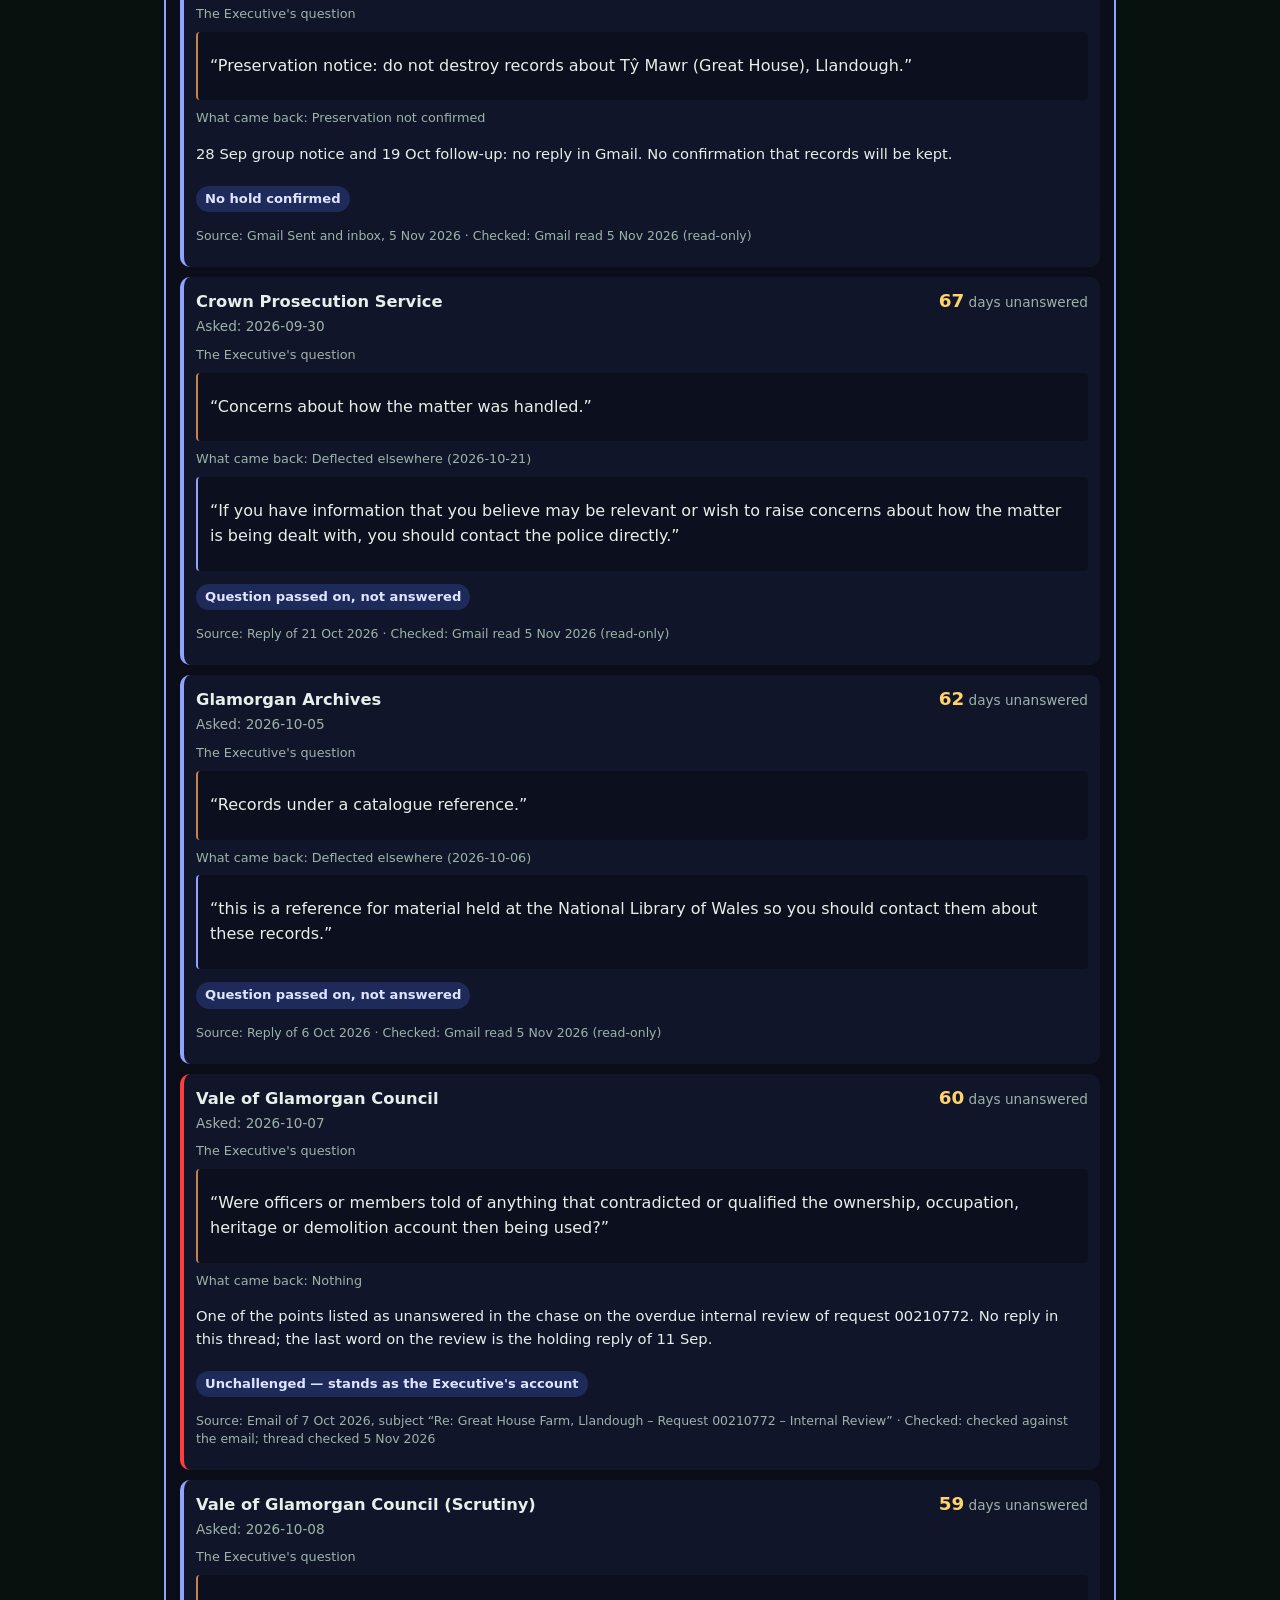
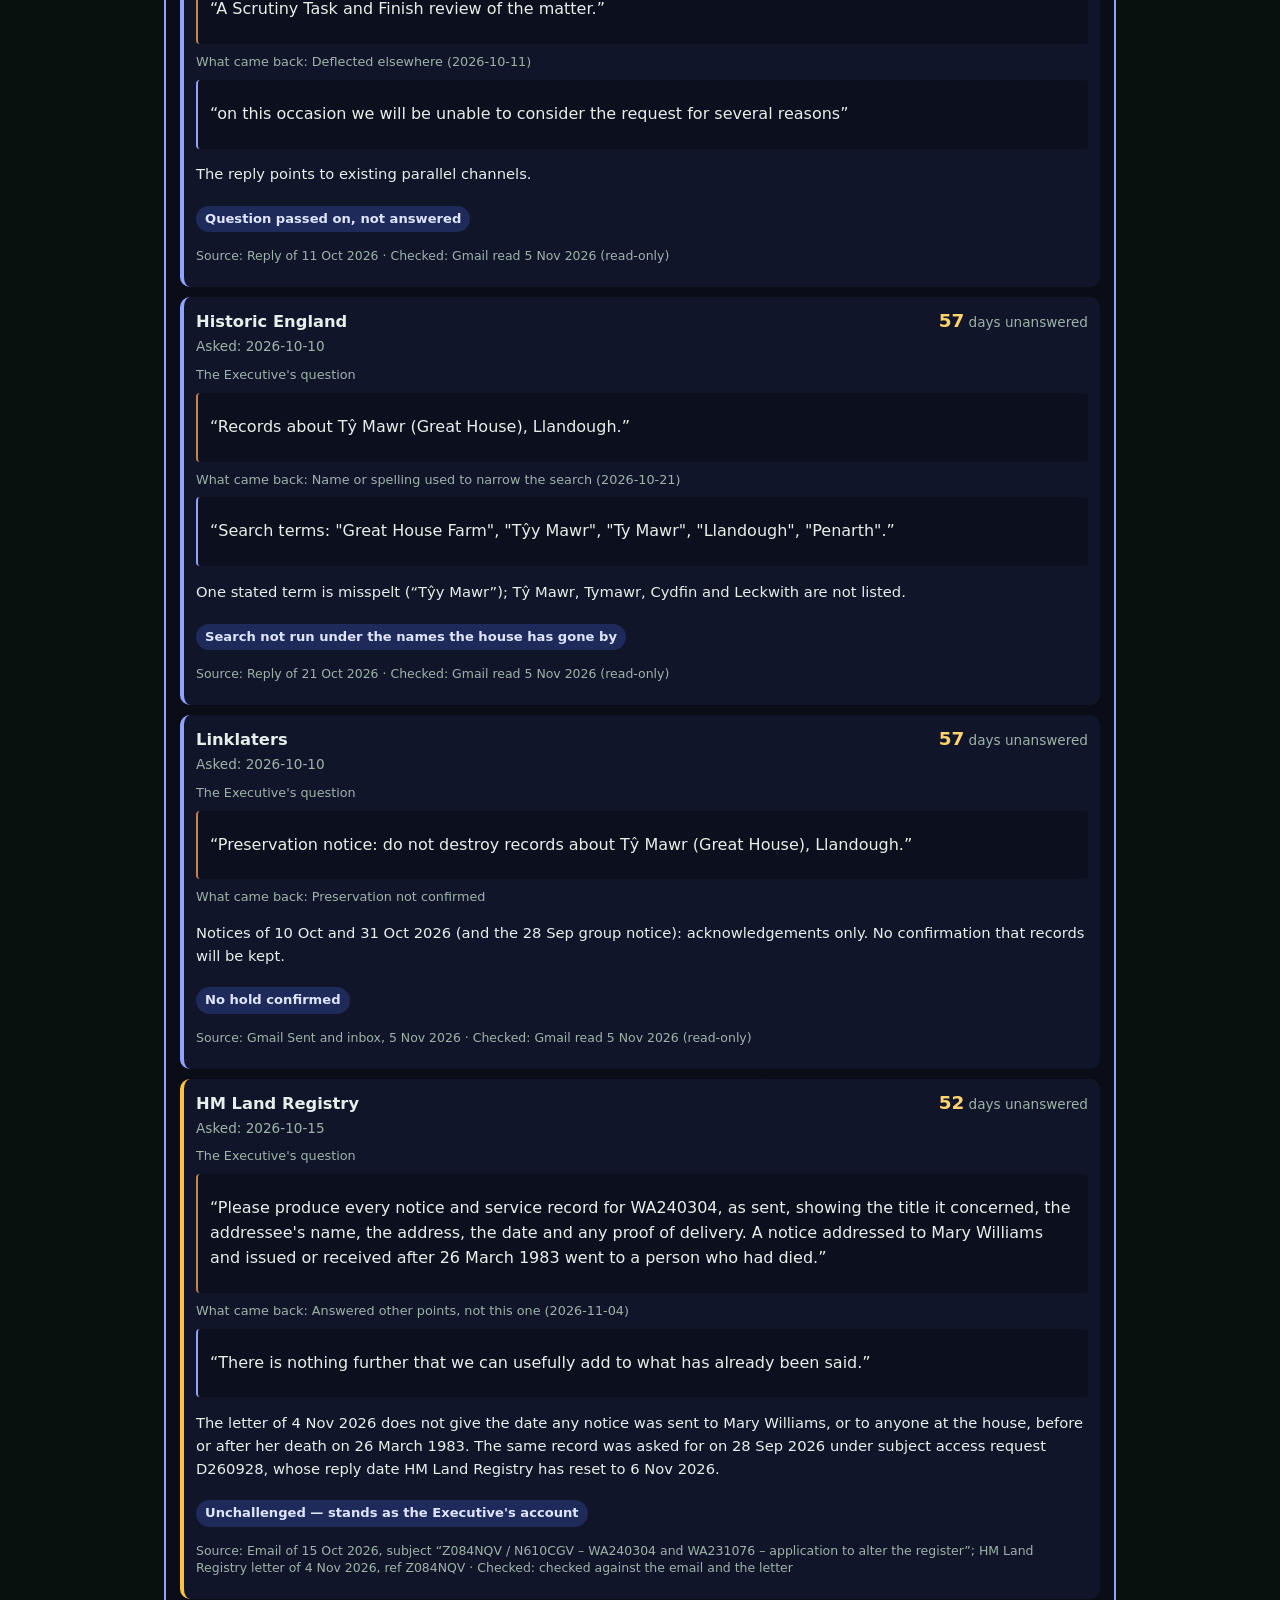
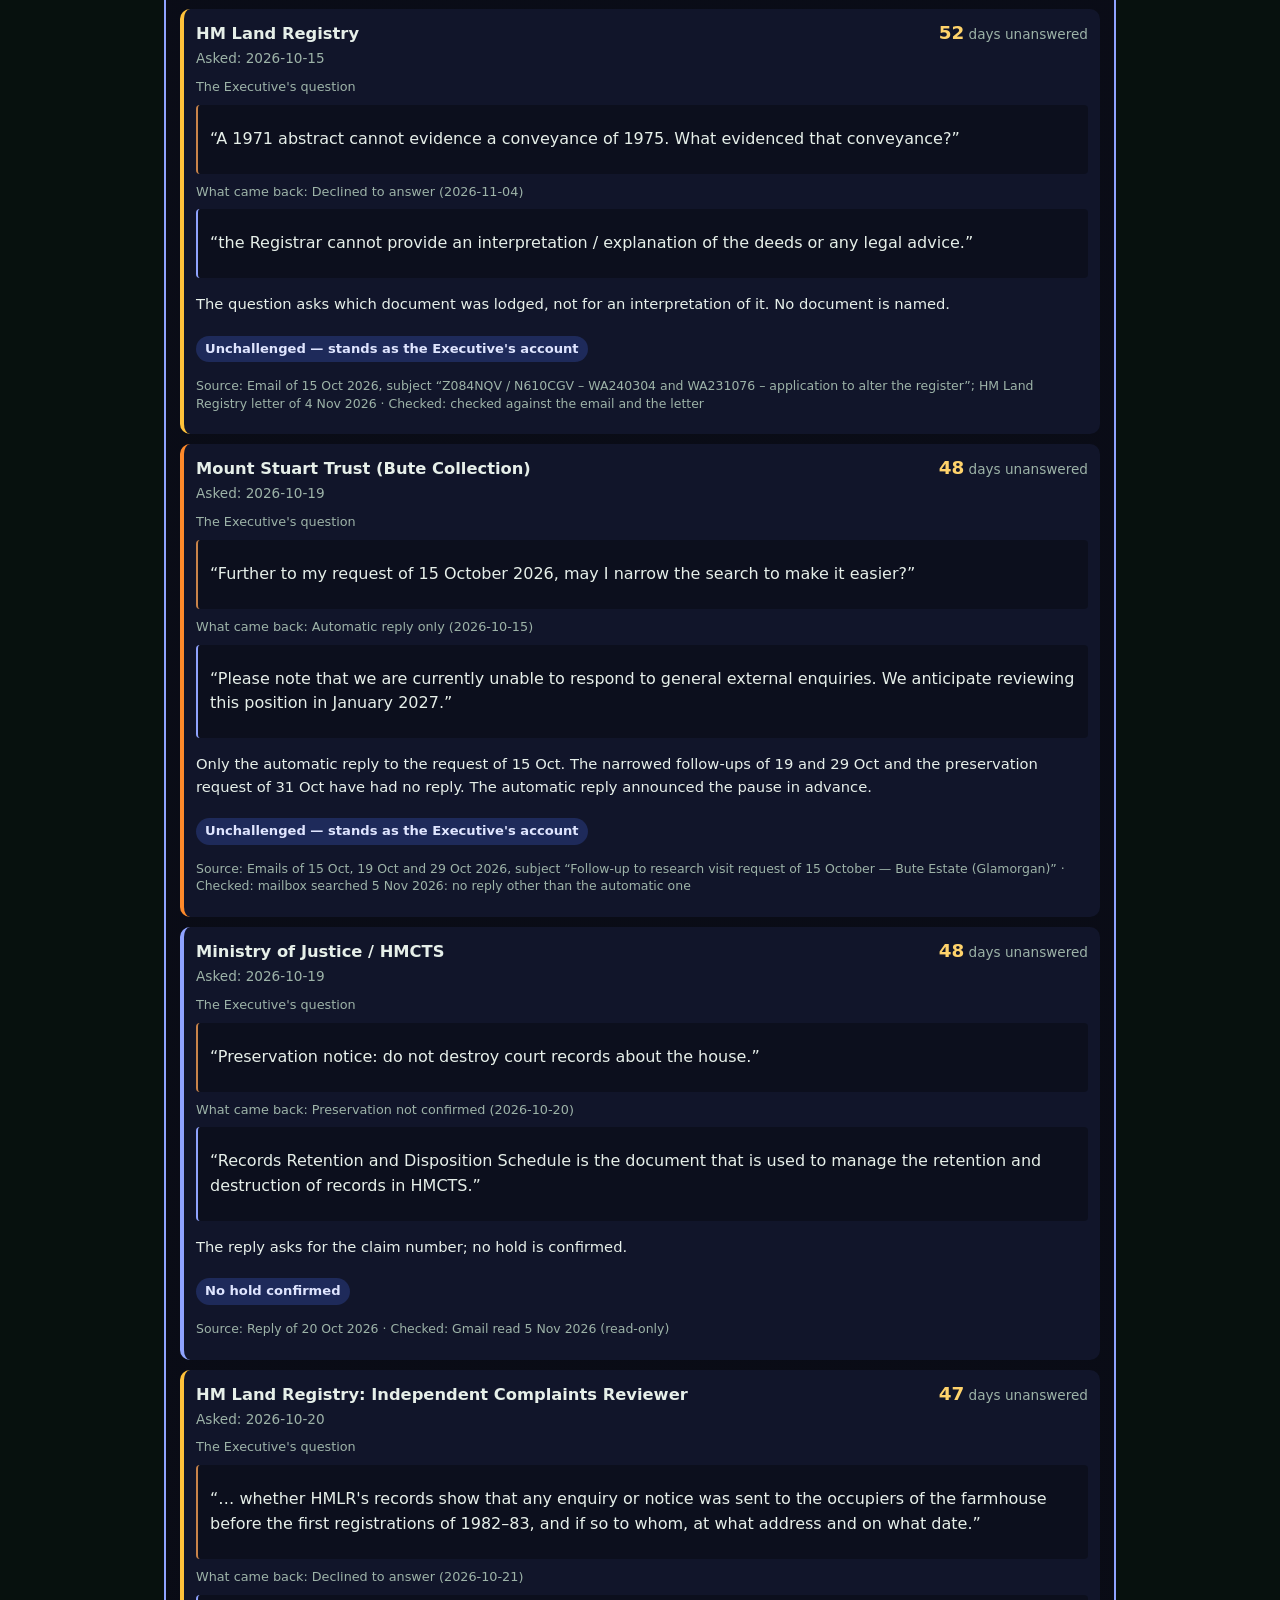
==== commit d0952fe3: "No-JavaScript list: dates for L01-L07 and L13 Co-Authored-By: Claude Opus 5.5 <noreply@anthropic.com" ====
--- a/public/index.html
+++ b/public/index.html
@@ -1 +1 @@
-<!doctype html><html lang="en" data-cw-noclip data-cw-nolevels><head><meta charset="utf-8"><meta name="viewport" content="width=device-width,initial-scale=1"><title>That Old Chestnut · FOI and EIR replies · Cedwyn</title><meta name="description" content="FOI and EIR replies about Great House Farm / Tŷ Mawr. The register records wording about request scope, searches, refusal grounds and later disclosures, with reply dates and statutory references."><meta name="color-scheme" content="dark"><link rel="stylesheet" href="toc.css?v=0.4.0"><script src="/_cedwyn/ghf/ghf-lang.js?v=2.1.4c" defer></script><script src="/_cedwyn/parcel-modal.js?v=0.1.0" defer></script><script src="/_cedwyn/ghf/ghf-boot.js?v=2.1.8"></script><meta name="generator" content="cedwyn-a2ui/0.1 (A2UI v0.9 surface that-old-chestnut-index)"></head><body class="toc"><main class="tocw" id="toc-app" data-ui="_ui/index.a2ui.json" data-db="_db/view.json" data-rules="_ui/chestnut-rules.a2ui.json" data-latest="_ui/latest-mail.a2ui.json?v=0.3.8" data-silence="_ui/silence.a2ui.json?v=0.6.0"><header class="toc-head"><p class="toc-parcel-row"><a class="cw-parcel-link" href="/parcels/" data-parcel-slot="37" data-parcel-of="59" data-parcel-src="_db/view.json">37 of 59</a></p><h1>That Old Chestnut</h1><p class="toc-kicker">FOI and EIR replies about Great House Farm / Tŷ Mawr</p><p class="toc-lede toc-scope">This page examines replies to FOI and EIR requests about Great House Farm / Tŷ Mawr from 2025 onwards. It records how public bodies described the scope of each request, the searches made, refusal grounds cited and any later disclosure. Records that were mislabelled, misdescribed, misplaced or initially reported as not held are covered in <a href="/peekaboo/">Peekaboo</a>. Four cases—Museum Wales, Historic England, Vale of Glamorgan Council and Cadw—appear in both: this page records the reply wording, while Peekaboo records what was later found.</p></header><noscript><p class="toc-lede">This register lists replies to FOI and EIR requests about Great House Farm / Tŷ Mawr from 2025 onwards. It records the wording used, the reply date, any later disclosure and the statutory provisions cited or relevant. Enable JavaScript to view the entries and filters. <a href="/parcels/">The parcels</a> · <a href="/nomenclature/">Names and spellings</a></p><ol class="toc-noscript"><li id="cn-toc-f01">Amgueddfa Cymru – Museum Wales · reply of 2026-08-25 · <a href="/peekaboo/#pk-toc-f01">Peekaboo</a></li><li id="cn-toc-f02">Historic England · reply of 2026-10-21 · <a href="/peekaboo/#pk-toc-f02">Peekaboo</a></li><li id="cn-toc-f03">Vale of Glamorgan Council · reply of 2026-06-02 · <a href="/peekaboo/#pk-toc-f03">Peekaboo</a></li><li id="cn-toc-f04">Heneb (Historic Environment Record) · reply of 2026-05-22</li><li id="cn-toc-f05">Welsh Government / Cadw · reply of 2026-02-25 · <a href="/peekaboo/#pk-toc-f05">Peekaboo</a></li><li id="cn-toc-f06">The National Archives · reply of 2026-02-18</li><li id="cn-toc-f07">RCAHMW (Royal Commission) · reply of 2026-09-29</li><li id="cn-toc-f08">Glamorgan Archives · reply of 2026-02-20</li><li id="cn-toc-l01">Heneb (HER) · reply of date not yet read</li><li id="cn-toc-l02">Heneb (HER) · reply of date not yet read</li><li id="cn-toc-l03">Heneb (HER) · reply of date not yet read</li><li id="cn-toc-l04">Heneb (HER) · reply of date not yet read</li><li id="cn-toc-l05">Heneb (HER) · reply of date not yet read</li><li id="cn-toc-l06">Heneb (HER) · reply of date not yet read</li><li id="cn-toc-l07">Heneb (HER) · reply of date not yet read</li><li id="cn-toc-l08">Welsh Government / Cadw · reply of date not yet read</li><li id="cn-toc-l09">Welsh Government / Cadw · reply of date not yet read</li><li id="cn-toc-l10">HM Land Registry · reply of date not yet read</li><li id="cn-toc-l11">HM Land Registry · reply of date not yet read</li><li id="cn-toc-l12">HM Land Registry · reply of date not yet read</li><li id="cn-toc-l13">Ministry of Justice / HMCTS · reply of date not yet read</li><li id="cn-toc-l14">Glamorgan Archives · reply of date not yet read</li><li id="cn-toc-l15">PACAC (House of Commons committee) · reply of date not yet read</li><li id="cn-toc-l16">RCAHMW (Royal Commission) · reply of date not yet read</li><li id="cn-toc-l17">Llandough Community Council · reply of date not yet read</li></ol><p class="toc-lede toc-sil-count" id="silence"><b>36</b> questions unanswered</p><ol class="toc-noscript"><li id="toc-s01">Vale of Glamorgan Council · asked 2026-02-16</li><li id="toc-s02">HM Land Registry · asked 2026-08-12</li><li id="toc-s03">Vale of Glamorgan Council · asked 2026-08-14</li><li id="toc-s04">Welsh Government / Cadw · asked 2026-08-28</li><li id="toc-s05">Vale of Glamorgan Council · asked 2026-09-17</li><li id="toc-s06">Persimmon Homes · asked 2026-09-27</li><li id="toc-s07">Vale of Glamorgan Council · asked 2026-10-07</li><li id="toc-s08">HM Land Registry · asked 2026-10-15</li><li id="toc-s09">HM Land Registry · asked 2026-10-15</li><li id="toc-s10">Mount Stuart Trust (Bute Collection) · asked 2026-10-19</li><li id="toc-s11">HM Land Registry: Independent Complaints Reviewer · asked 2026-10-20</li><li id="toc-s12">BT Group Archives · asked 2026-10-20</li><li id="toc-s13">Heneb (Historic Environment Record) · asked 2026-11-02</li><li id="toc-t01">Office of the Member of Parliament for Cardiff South and Penarth · asked 2026-07-27</li><li id="toc-t02">Darwin Gray LLP · asked 2026-09-28</li><li id="toc-t03">Welsh Government / Cadw · asked 2026-06-11</li><li id="toc-t04">Vale of Glamorgan Council · asked 2026-05-28</li><li id="toc-t05">Cardiff Central Library · asked 2026-06-10</li><li id="toc-t06">The National Archives · asked 2026-07-29</li><li id="toc-t07">Amgueddfa Cymru - Museum Wales · asked 2026-08-26</li><li id="toc-t08">HM Land Registry · asked 2026-03-12</li><li id="toc-t09">Historic England · asked 2026-10-10</li><li id="toc-t10">BP · asked 2026-06-07</li><li id="toc-t11">Persimmon Homes · asked 2026-09-27</li><li id="toc-t12">Ministry of Justice / HMCTS · asked 2026-10-19</li><li id="toc-t13">Linklaters · asked 2026-10-10</li><li id="toc-t14">Mount Stuart (Bute archive) · asked 2026-10-31</li><li id="toc-t15">Hugh James · asked 2026-10-31</li><li id="toc-t16">Cotswold Archaeology · asked 2026-09-28</li><li id="toc-t17">Crown Prosecution Service · asked 2026-09-30</li><li id="toc-t18">Glamorgan Archives · asked 2026-10-05</li><li id="toc-t19">Welsh Government / Cadw · asked 2026-02-20</li><li id="toc-t20">Vale of Glamorgan Council (Scrutiny) · asked 2026-10-08</li><li id="toc-t21">Amgueddfa Cymru – Museum Wales · asked 2026-08-26</li><li id="toc-t22">RCAHMW (Royal Commission) · asked 2026-09-08</li><li id="toc-t23">Cardiff Council · asked 2026-10-29</li></ol></noscript><p class="toc-loading" aria-live="polite">Loading…</p></main><script src="toc.js?v=0.6.1" defer></script></body></html>
+<!doctype html><html lang="en" data-cw-noclip data-cw-nolevels><head><meta charset="utf-8"><meta name="viewport" content="width=device-width,initial-scale=1"><title>That Old Chestnut · FOI and EIR replies · Cedwyn</title><meta name="description" content="FOI and EIR replies about Great House Farm / Tŷ Mawr. The register records wording about request scope, searches, refusal grounds and later disclosures, with reply dates and statutory references."><meta name="color-scheme" content="dark"><link rel="stylesheet" href="toc.css?v=0.4.0"><script src="/_cedwyn/ghf/ghf-lang.js?v=2.1.4c" defer></script><script src="/_cedwyn/parcel-modal.js?v=0.1.0" defer></script><script src="/_cedwyn/ghf/ghf-boot.js?v=2.1.8"></script><meta name="generator" content="cedwyn-a2ui/0.1 (A2UI v0.9 surface that-old-chestnut-index)"></head><body class="toc"><main class="tocw" id="toc-app" data-ui="_ui/index.a2ui.json" data-db="_db/view.json" data-rules="_ui/chestnut-rules.a2ui.json" data-latest="_ui/latest-mail.a2ui.json?v=0.3.8" data-silence="_ui/silence.a2ui.json?v=0.6.0"><header class="toc-head"><p class="toc-parcel-row"><a class="cw-parcel-link" href="/parcels/" data-parcel-slot="37" data-parcel-of="59" data-parcel-src="_db/view.json">37 of 59</a></p><h1>That Old Chestnut</h1><p class="toc-kicker">FOI and EIR replies about Great House Farm / Tŷ Mawr</p><p class="toc-lede toc-scope">This page examines replies to FOI and EIR requests about Great House Farm / Tŷ Mawr from 2025 onwards. It records how public bodies described the scope of each request, the searches made, refusal grounds cited and any later disclosure. Records that were mislabelled, misdescribed, misplaced or initially reported as not held are covered in <a href="/peekaboo/">Peekaboo</a>. Four cases—Museum Wales, Historic England, Vale of Glamorgan Council and Cadw—appear in both: this page records the reply wording, while Peekaboo records what was later found.</p></header><noscript><p class="toc-lede">This register lists replies to FOI and EIR requests about Great House Farm / Tŷ Mawr from 2025 onwards. It records the wording used, the reply date, any later disclosure and the statutory provisions cited or relevant. Enable JavaScript to view the entries and filters. <a href="/parcels/">The parcels</a> · <a href="/nomenclature/">Names and spellings</a></p><ol class="toc-noscript"><li id="cn-toc-f01">Amgueddfa Cymru – Museum Wales · reply of 2026-08-25 · <a href="/peekaboo/#pk-toc-f01">Peekaboo</a></li><li id="cn-toc-f02">Historic England · reply of 2026-10-21 · <a href="/peekaboo/#pk-toc-f02">Peekaboo</a></li><li id="cn-toc-f03">Vale of Glamorgan Council · reply of 2026-06-02 · <a href="/peekaboo/#pk-toc-f03">Peekaboo</a></li><li id="cn-toc-f04">Heneb (Historic Environment Record) · reply of 2026-05-22</li><li id="cn-toc-f05">Welsh Government / Cadw · reply of 2026-02-25 · <a href="/peekaboo/#pk-toc-f05">Peekaboo</a></li><li id="cn-toc-f06">The National Archives · reply of 2026-02-18</li><li id="cn-toc-f07">RCAHMW (Royal Commission) · reply of 2026-09-29</li><li id="cn-toc-f08">Glamorgan Archives · reply of 2026-02-20</li><li id="cn-toc-l01">Heneb (HER) · reply of 2026-10-29</li><li id="cn-toc-l02">Heneb (HER) · reply of 2026-10-29</li><li id="cn-toc-l03">Heneb (HER) · reply of 2026-10-28</li><li id="cn-toc-l04">Heneb (HER) · reply of 2026-10-28</li><li id="cn-toc-l05">Heneb (HER) · reply of 2026-10-28</li><li id="cn-toc-l06">Heneb (HER) · reply of 2026-10-28</li><li id="cn-toc-l07">Heneb (HER) · reply of 2026-10-28</li><li id="cn-toc-l08">Welsh Government / Cadw · reply of date not yet read</li><li id="cn-toc-l09">Welsh Government / Cadw · reply of date not yet read</li><li id="cn-toc-l10">HM Land Registry · reply of date not yet read</li><li id="cn-toc-l11">HM Land Registry · reply of date not yet read</li><li id="cn-toc-l12">HM Land Registry · reply of date not yet read</li><li id="cn-toc-l13">Ministry of Justice / HMCTS · reply of 2026-08-24</li><li id="cn-toc-l14">Glamorgan Archives · reply of date not yet read</li><li id="cn-toc-l15">PACAC (House of Commons committee) · reply of date not yet read</li><li id="cn-toc-l16">RCAHMW (Royal Commission) · reply of date not yet read</li><li id="cn-toc-l17">Llandough Community Council · reply of date not yet read</li></ol><p class="toc-lede toc-sil-count" id="silence"><b>36</b> questions unanswered</p><ol class="toc-noscript"><li id="toc-s01">Vale of Glamorgan Council · asked 2026-02-16</li><li id="toc-s02">HM Land Registry · asked 2026-08-12</li><li id="toc-s03">Vale of Glamorgan Council · asked 2026-08-14</li><li id="toc-s04">Welsh Government / Cadw · asked 2026-08-28</li><li id="toc-s05">Vale of Glamorgan Council · asked 2026-09-17</li><li id="toc-s06">Persimmon Homes · asked 2026-09-27</li><li id="toc-s07">Vale of Glamorgan Council · asked 2026-10-07</li><li id="toc-s08">HM Land Registry · asked 2026-10-15</li><li id="toc-s09">HM Land Registry · asked 2026-10-15</li><li id="toc-s10">Mount Stuart Trust (Bute Collection) · asked 2026-10-19</li><li id="toc-s11">HM Land Registry: Independent Complaints Reviewer · asked 2026-10-20</li><li id="toc-s12">BT Group Archives · asked 2026-10-20</li><li id="toc-s13">Heneb (Historic Environment Record) · asked 2026-11-02</li><li id="toc-t01">Office of the Member of Parliament for Cardiff South and Penarth · asked 2026-07-27</li><li id="toc-t02">Darwin Gray LLP · asked 2026-09-28</li><li id="toc-t03">Welsh Government / Cadw · asked 2026-06-11</li><li id="toc-t04">Vale of Glamorgan Council · asked 2026-05-28</li><li id="toc-t05">Cardiff Central Library · asked 2026-06-10</li><li id="toc-t06">The National Archives · asked 2026-07-29</li><li id="toc-t07">Amgueddfa Cymru - Museum Wales · asked 2026-08-26</li><li id="toc-t08">HM Land Registry · asked 2026-03-12</li><li id="toc-t09">Historic England · asked 2026-10-10</li><li id="toc-t10">BP · asked 2026-06-07</li><li id="toc-t11">Persimmon Homes · asked 2026-09-27</li><li id="toc-t12">Ministry of Justice / HMCTS · asked 2026-10-19</li><li id="toc-t13">Linklaters · asked 2026-10-10</li><li id="toc-t14">Mount Stuart (Bute archive) · asked 2026-10-31</li><li id="toc-t15">Hugh James · asked 2026-10-31</li><li id="toc-t16">Cotswold Archaeology · asked 2026-09-28</li><li id="toc-t17">Crown Prosecution Service · asked 2026-09-30</li><li id="toc-t18">Glamorgan Archives · asked 2026-10-05</li><li id="toc-t19">Welsh Government / Cadw · asked 2026-02-20</li><li id="toc-t20">Vale of Glamorgan Council (Scrutiny) · asked 2026-10-08</li><li id="toc-t21">Amgueddfa Cymru – Museum Wales · asked 2026-08-26</li><li id="toc-t22">RCAHMW (Royal Commission) · asked 2026-09-08</li><li id="toc-t23">Cardiff Council · asked 2026-10-29</li></ol></noscript><p class="toc-loading" aria-live="polite">Loading…</p></main><script src="toc.js?v=0.6.1" defer></script></body></html>
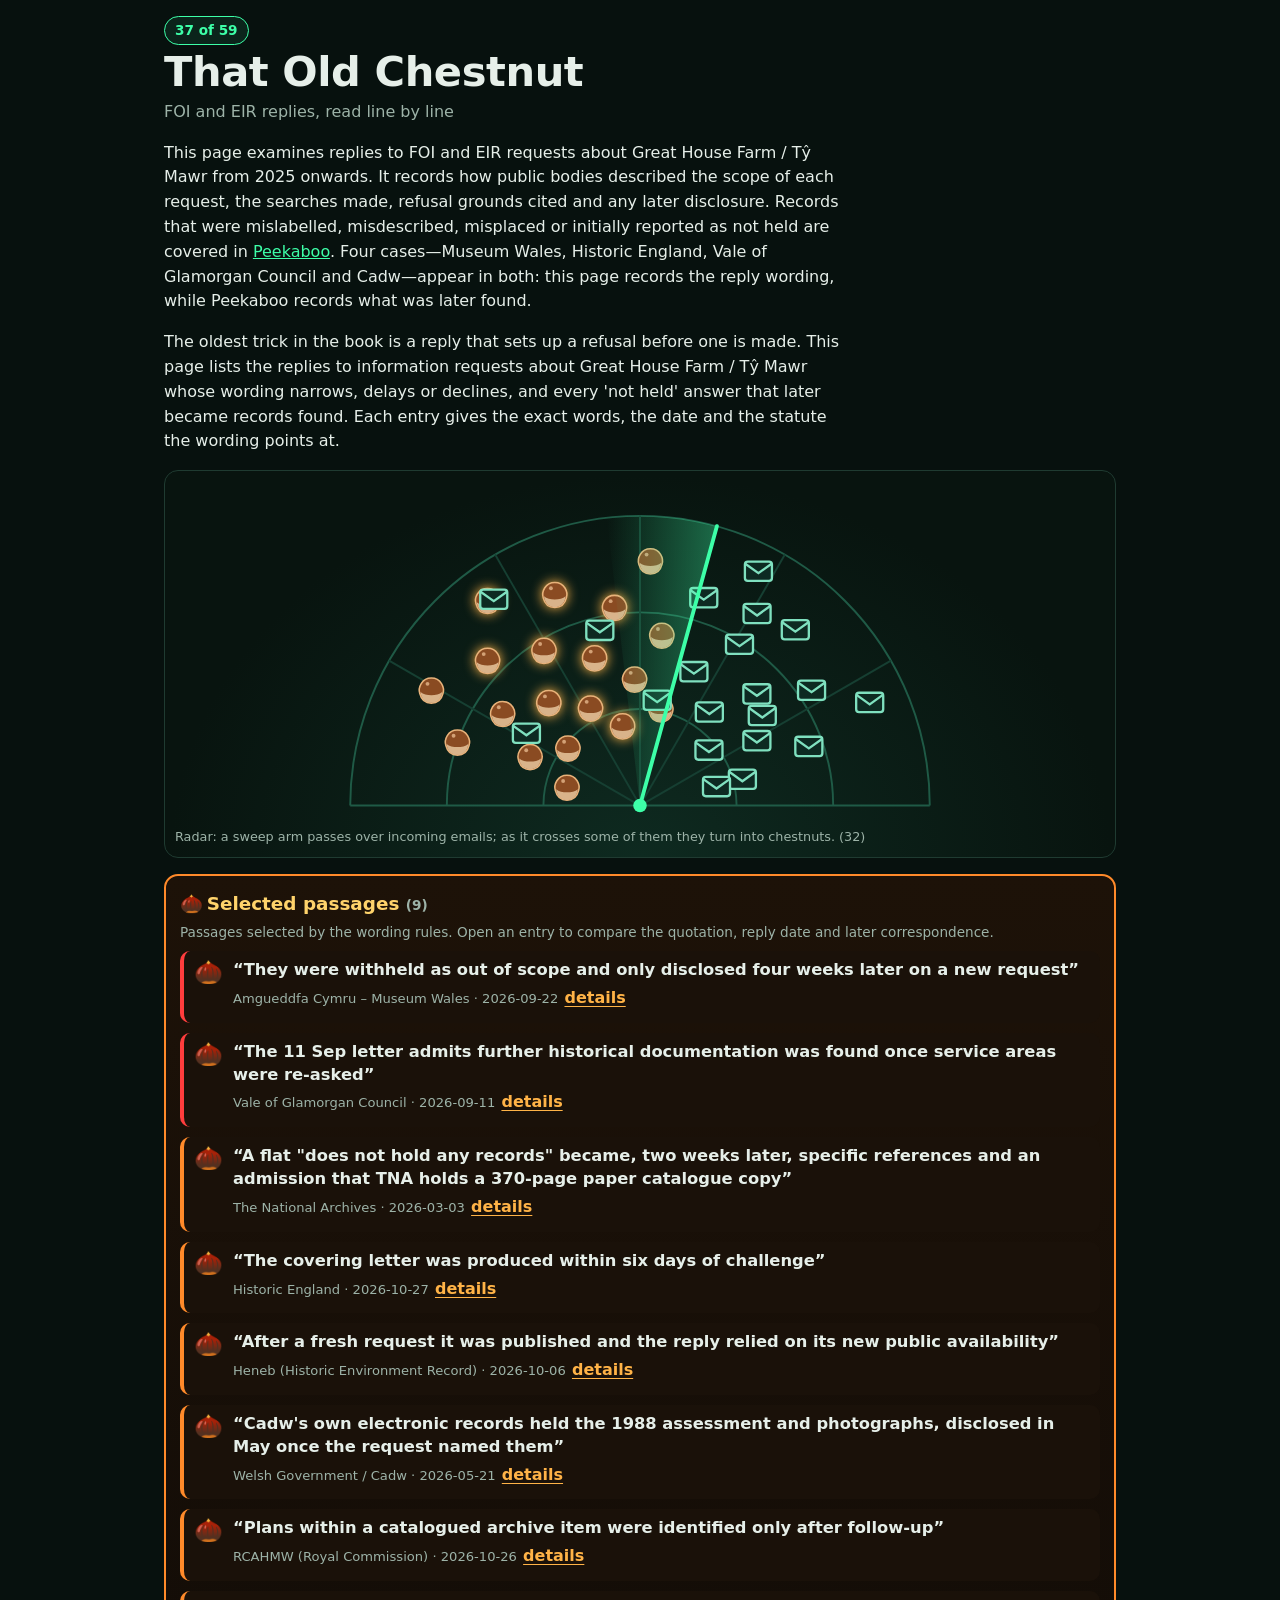
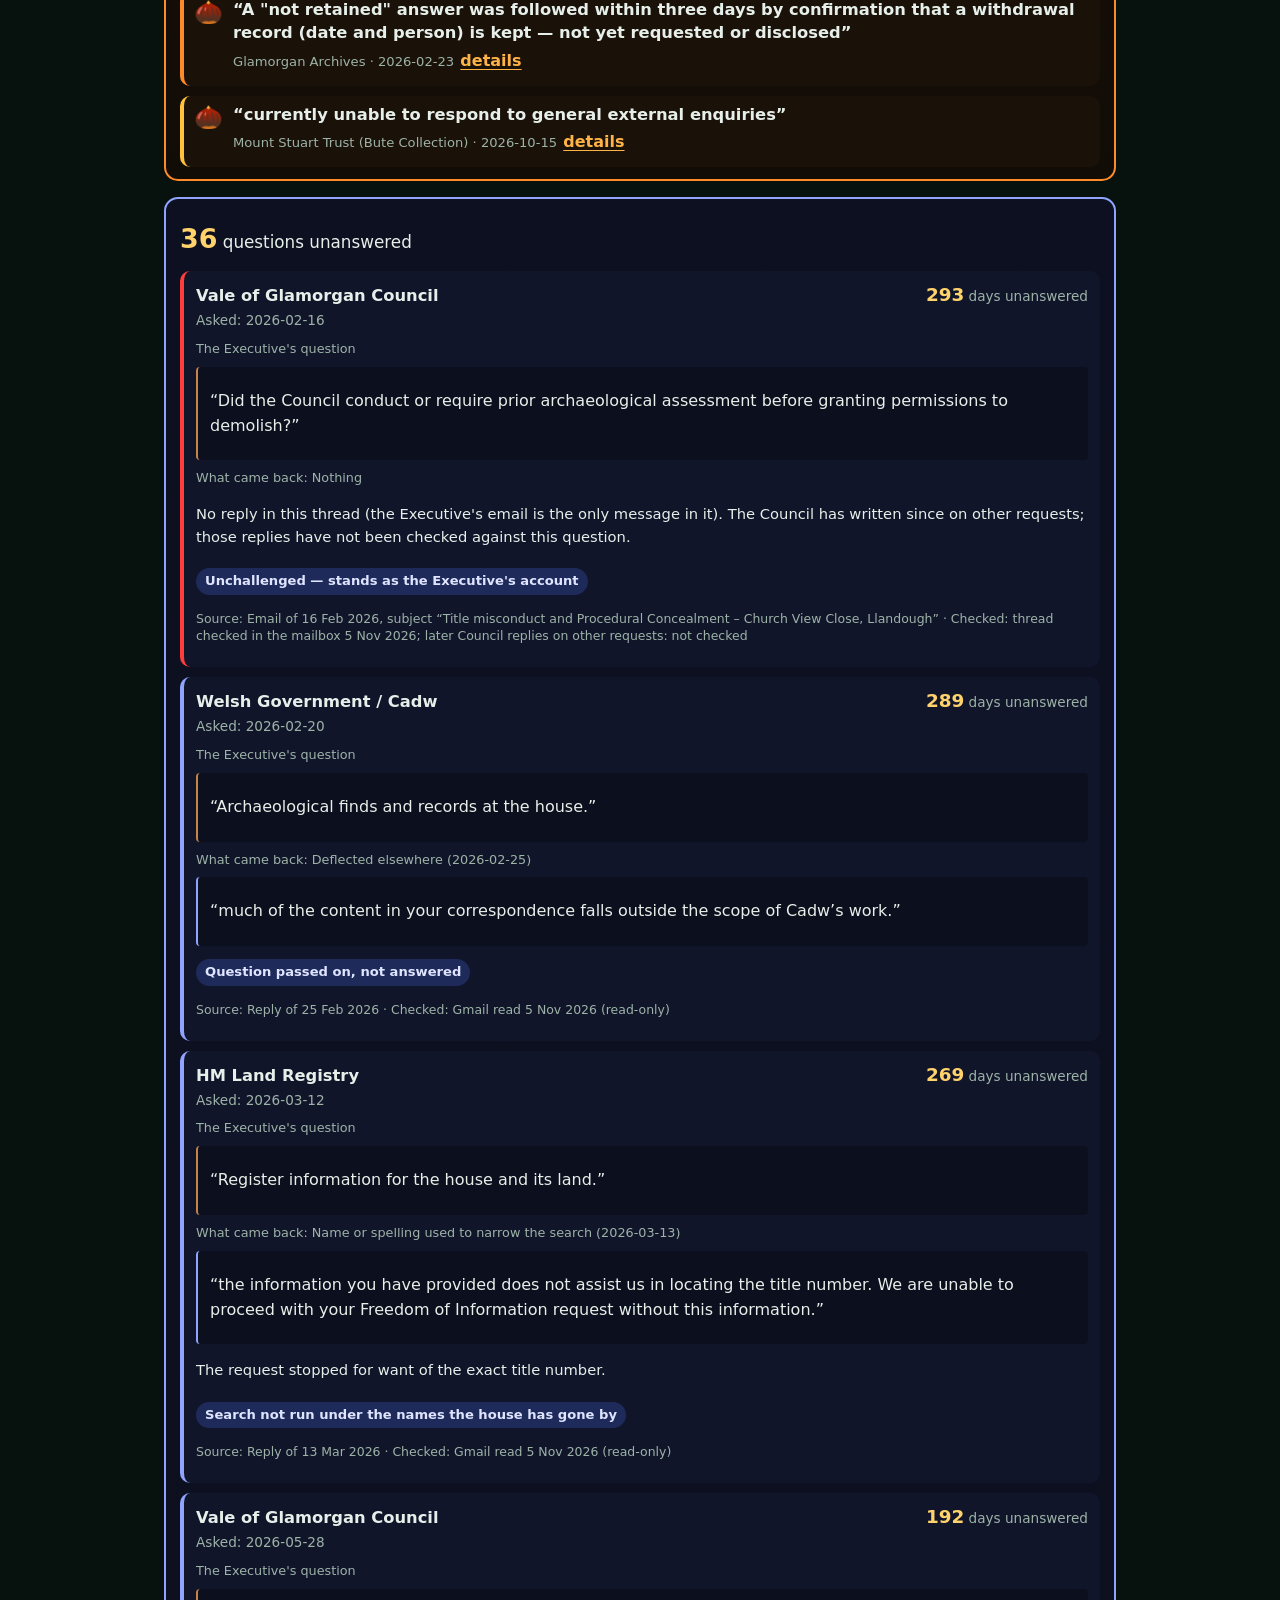
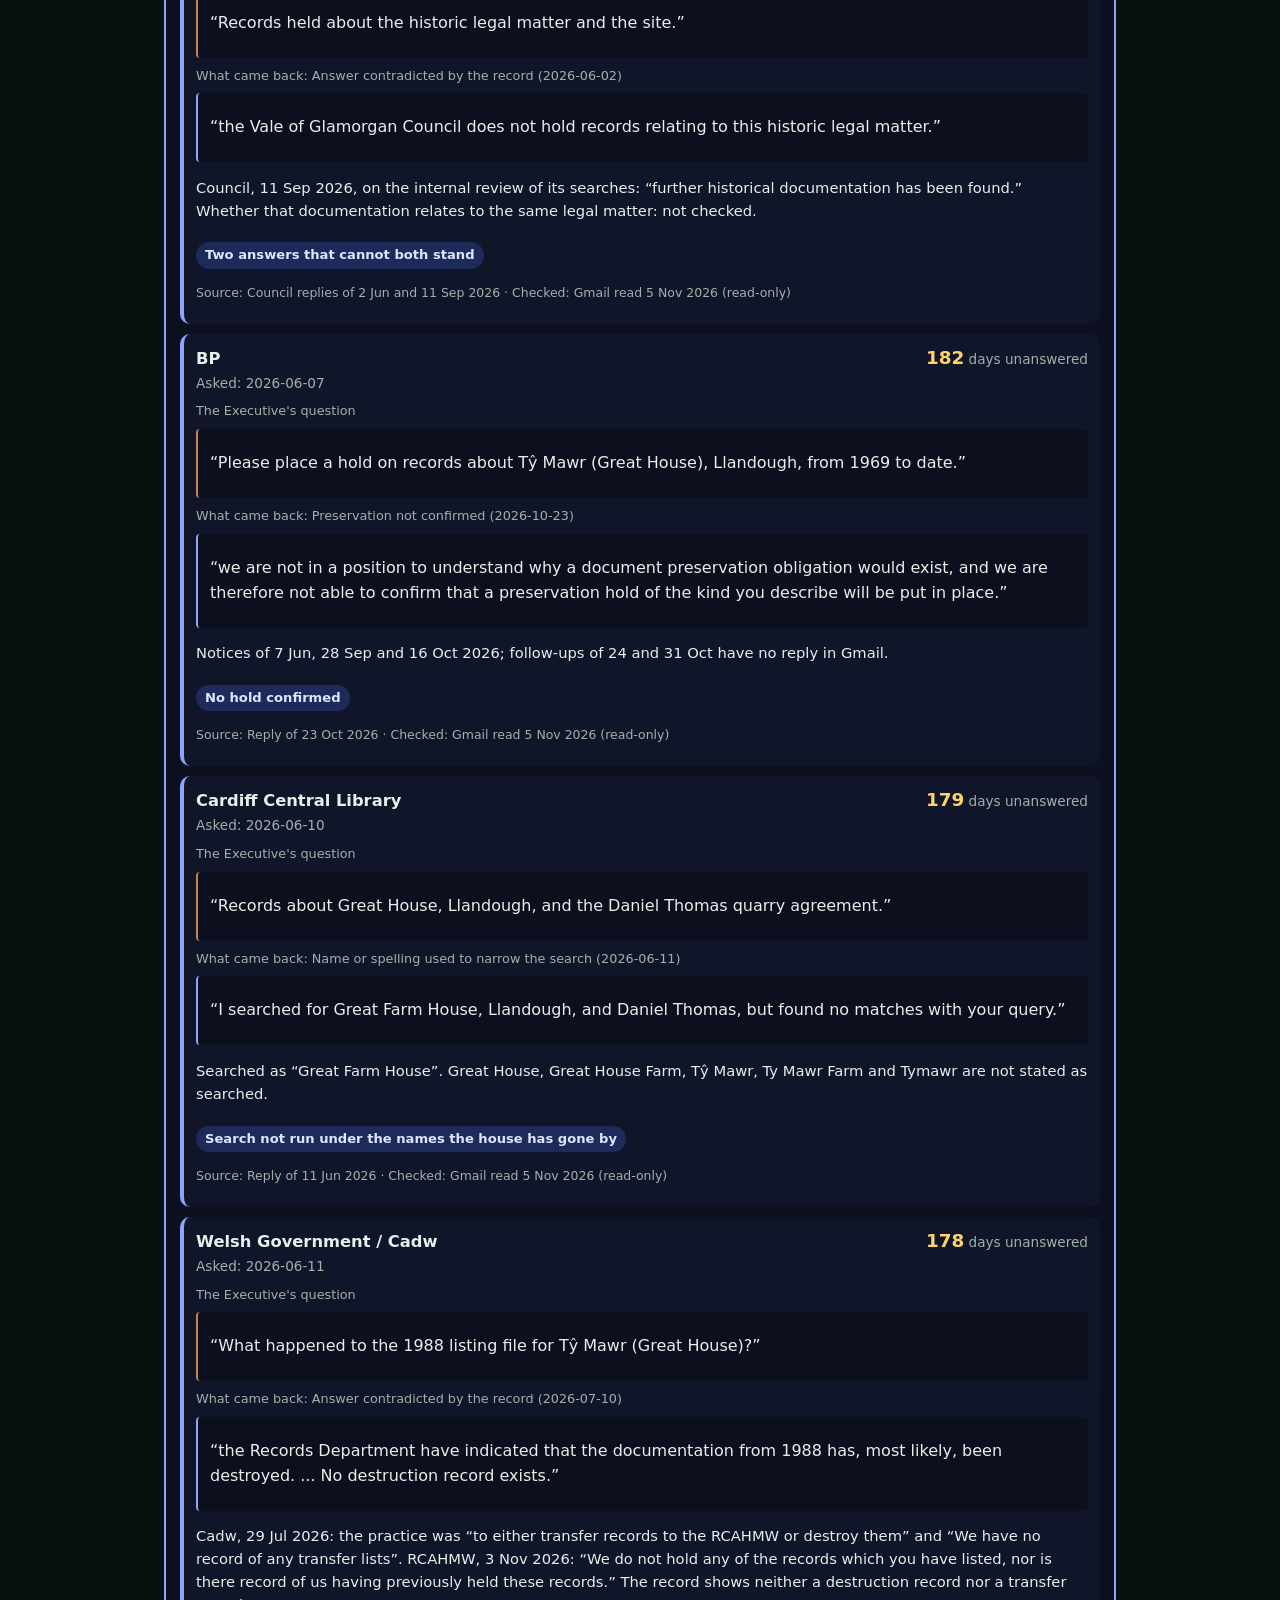
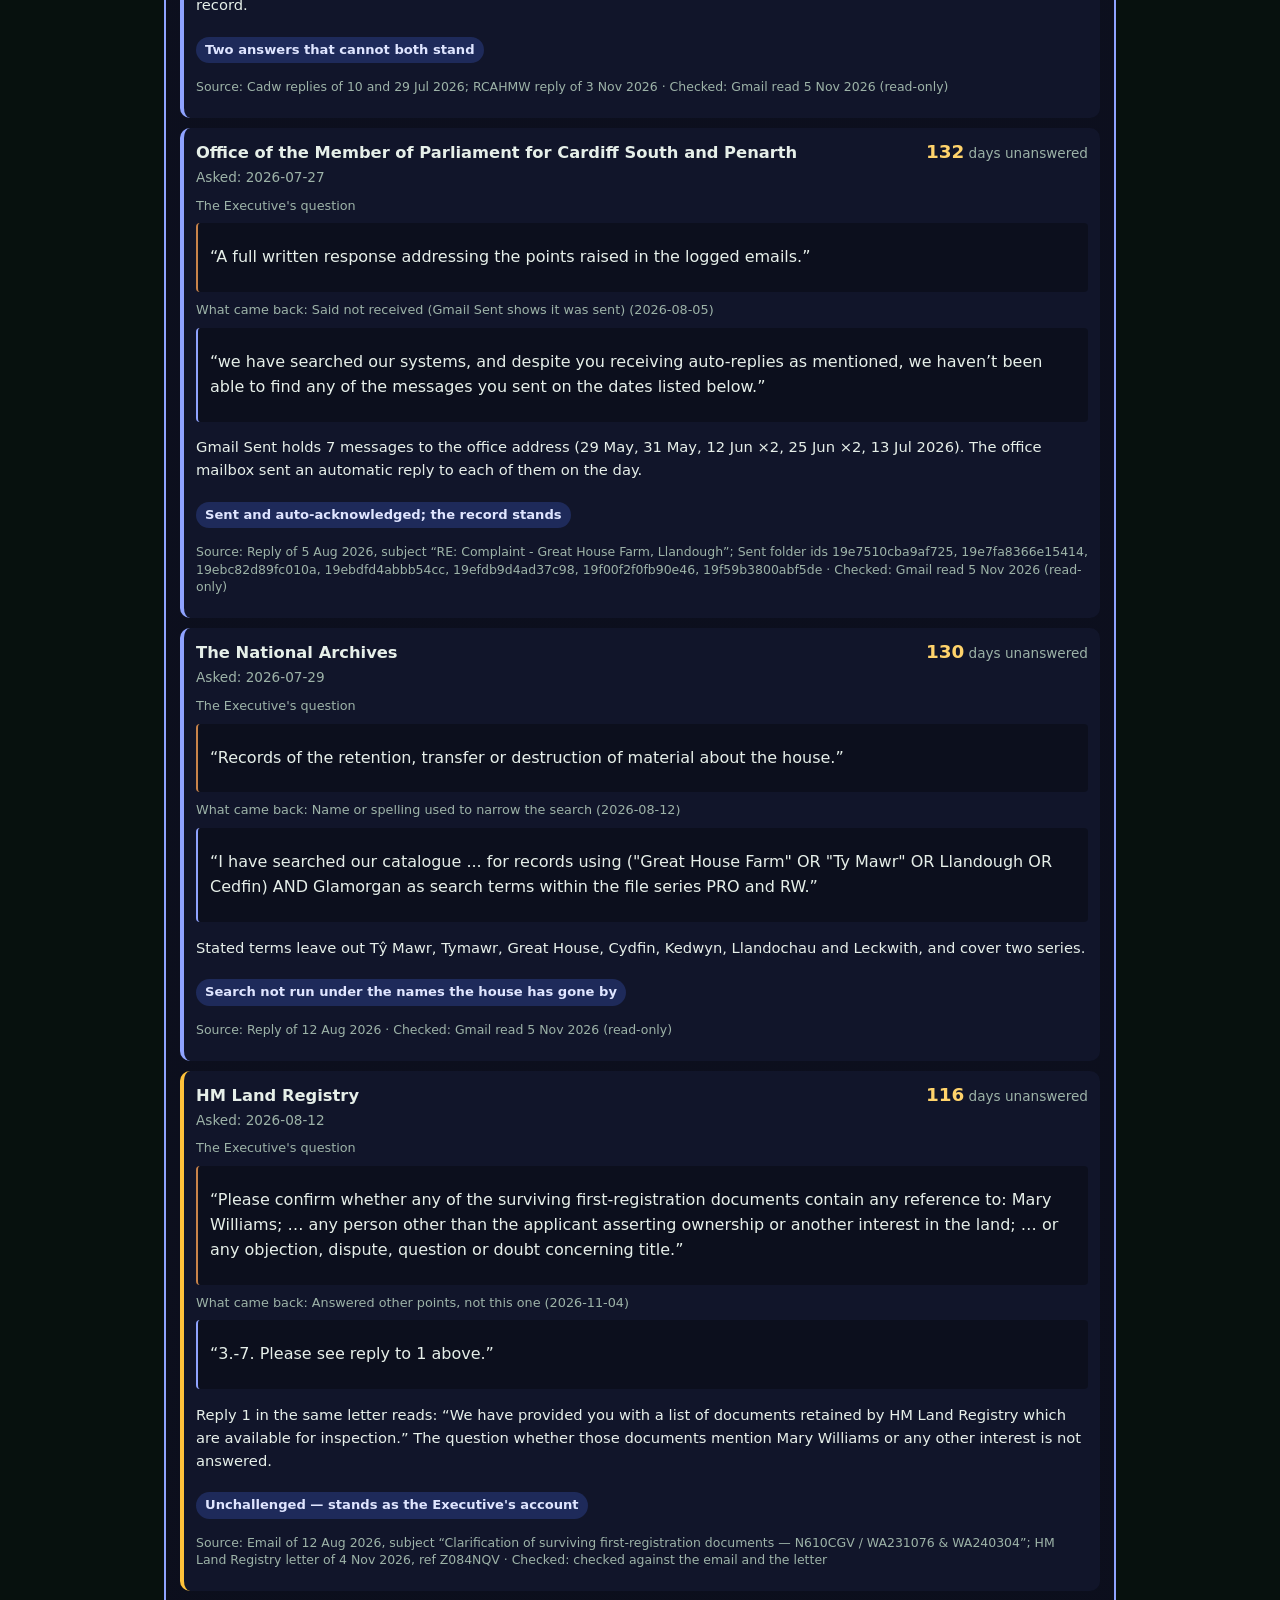
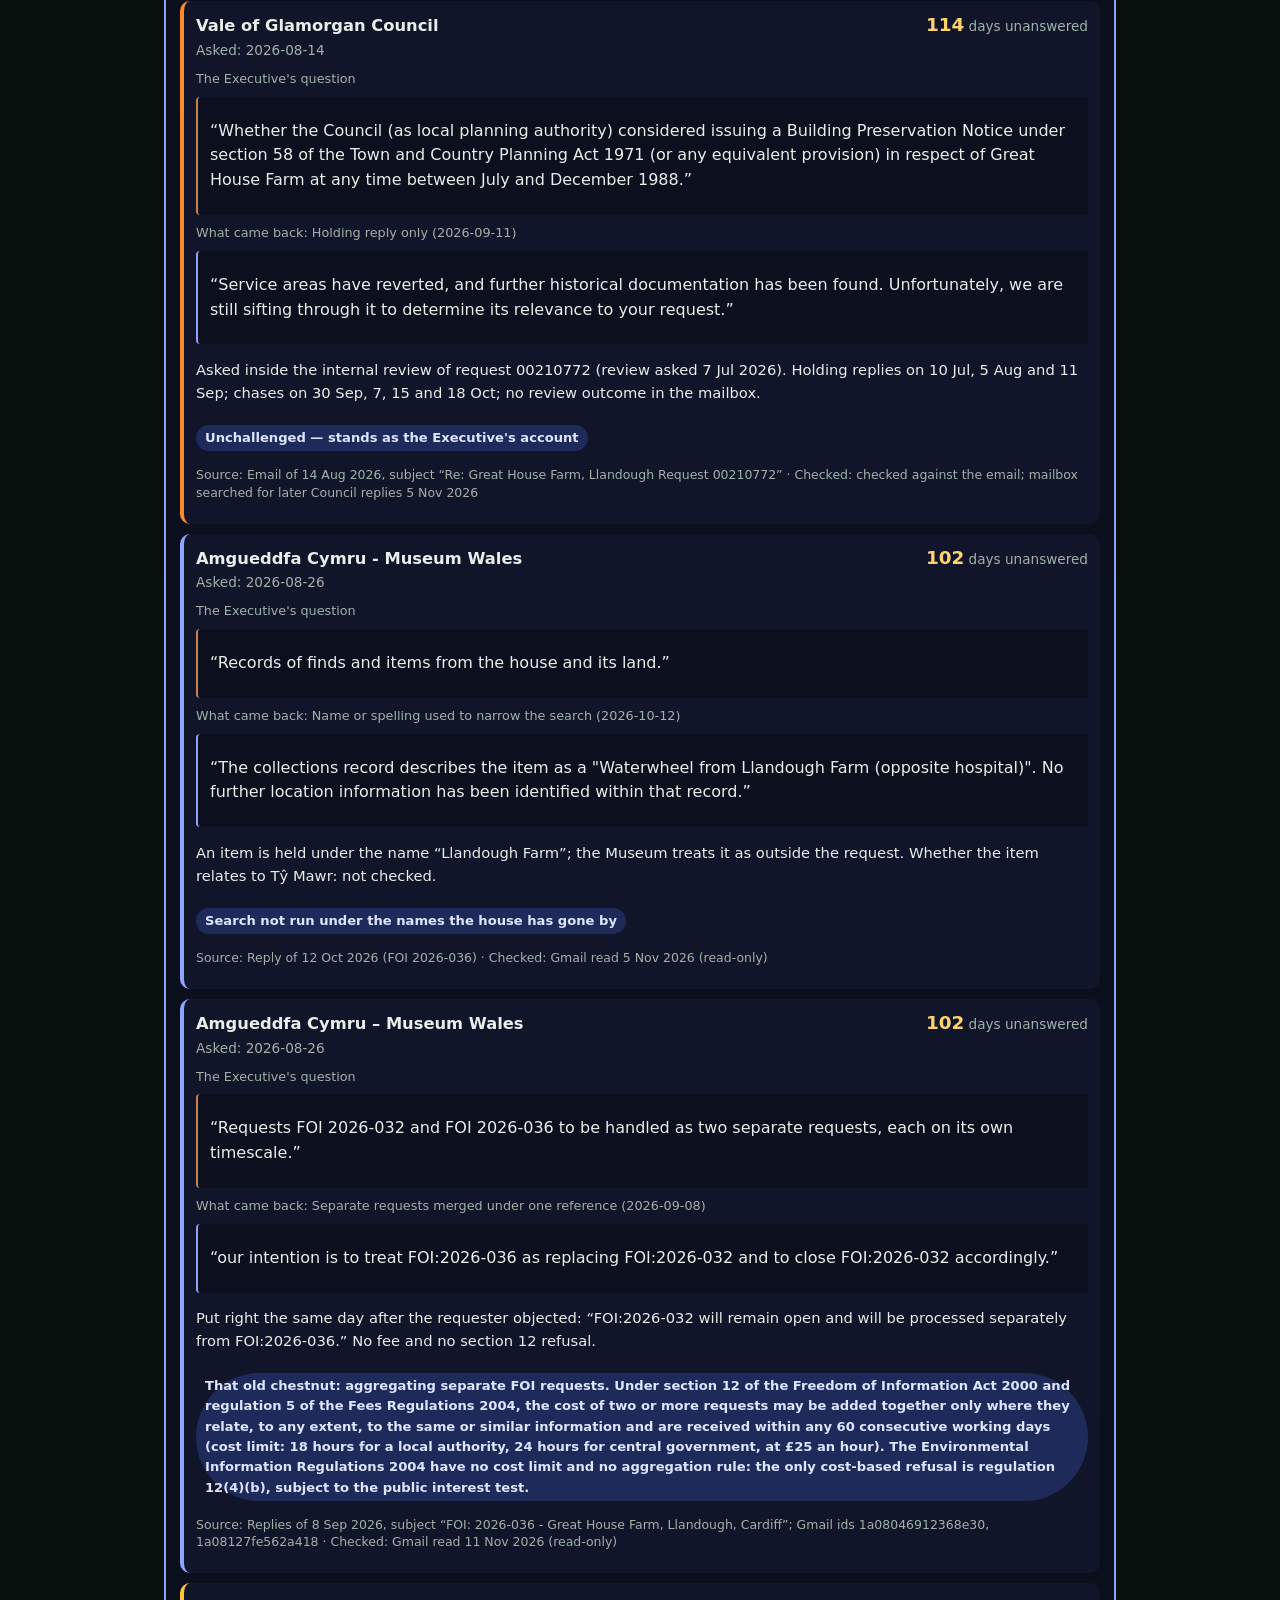
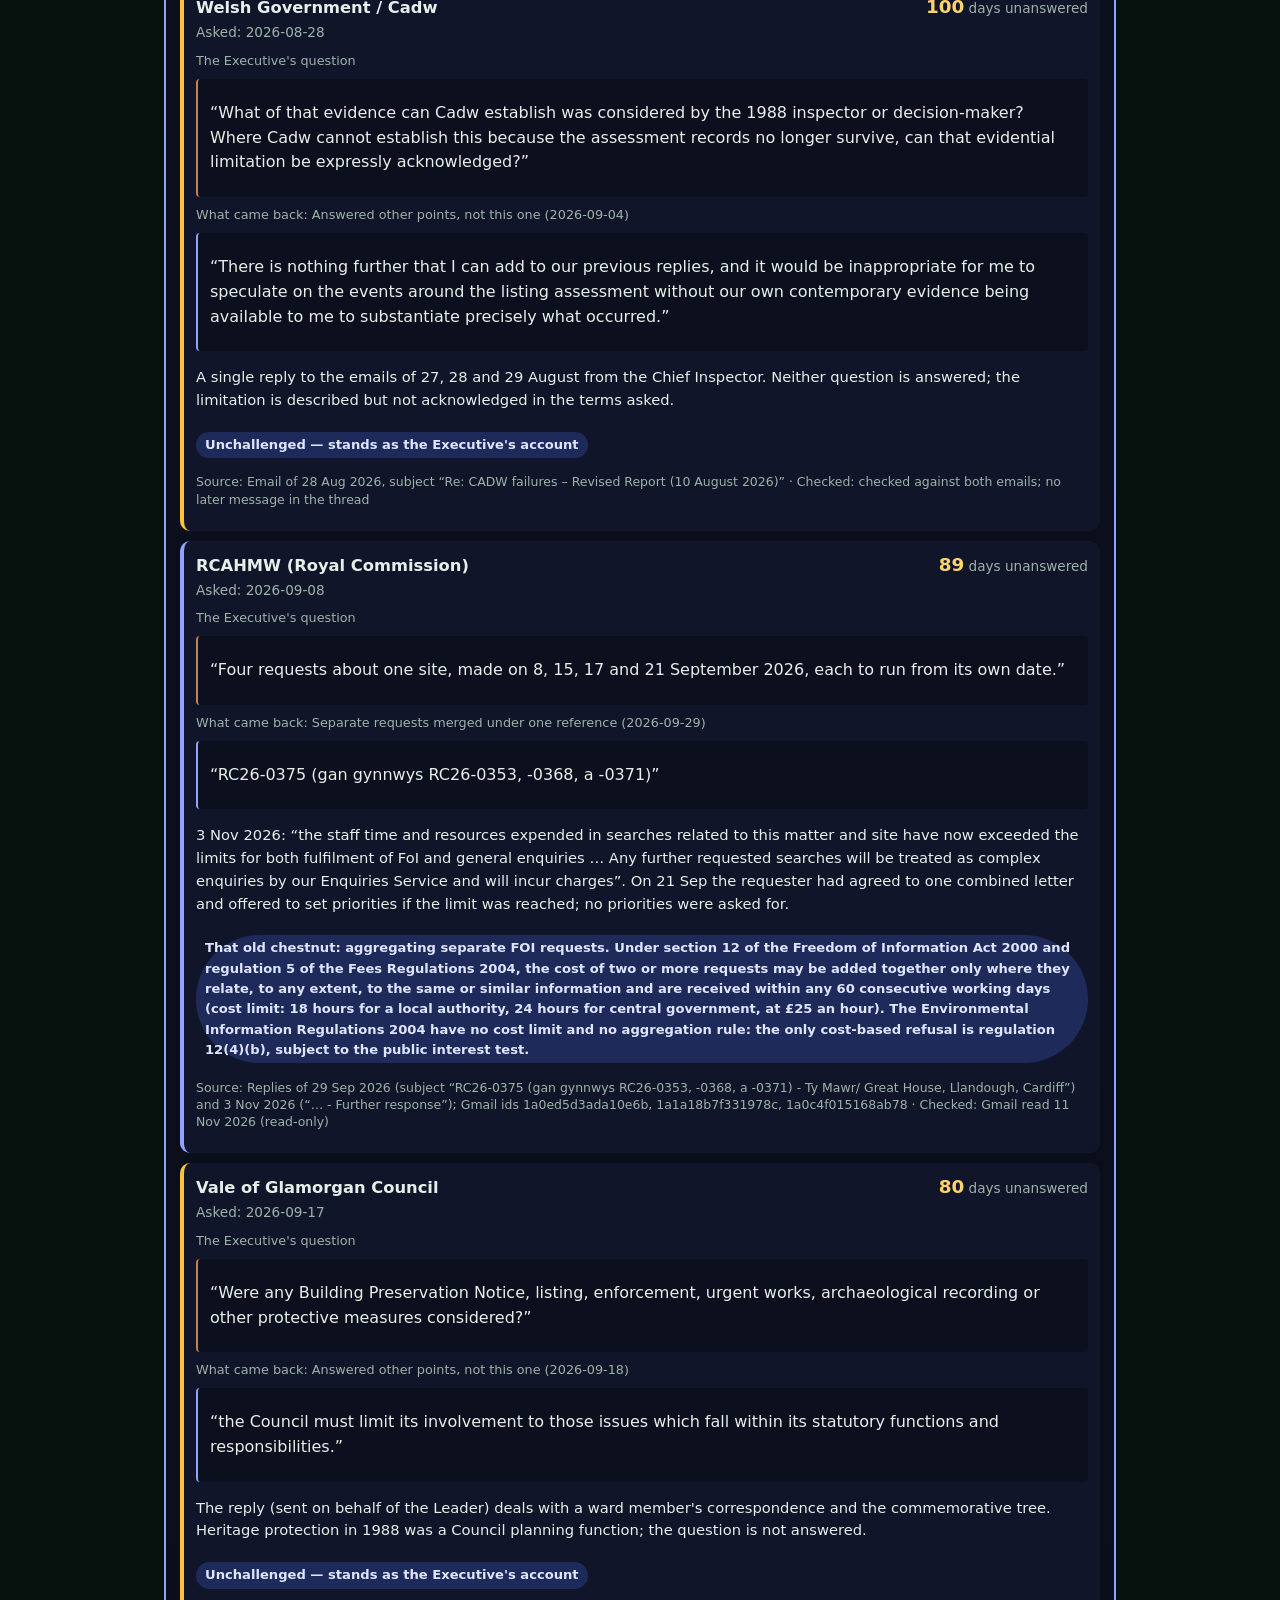
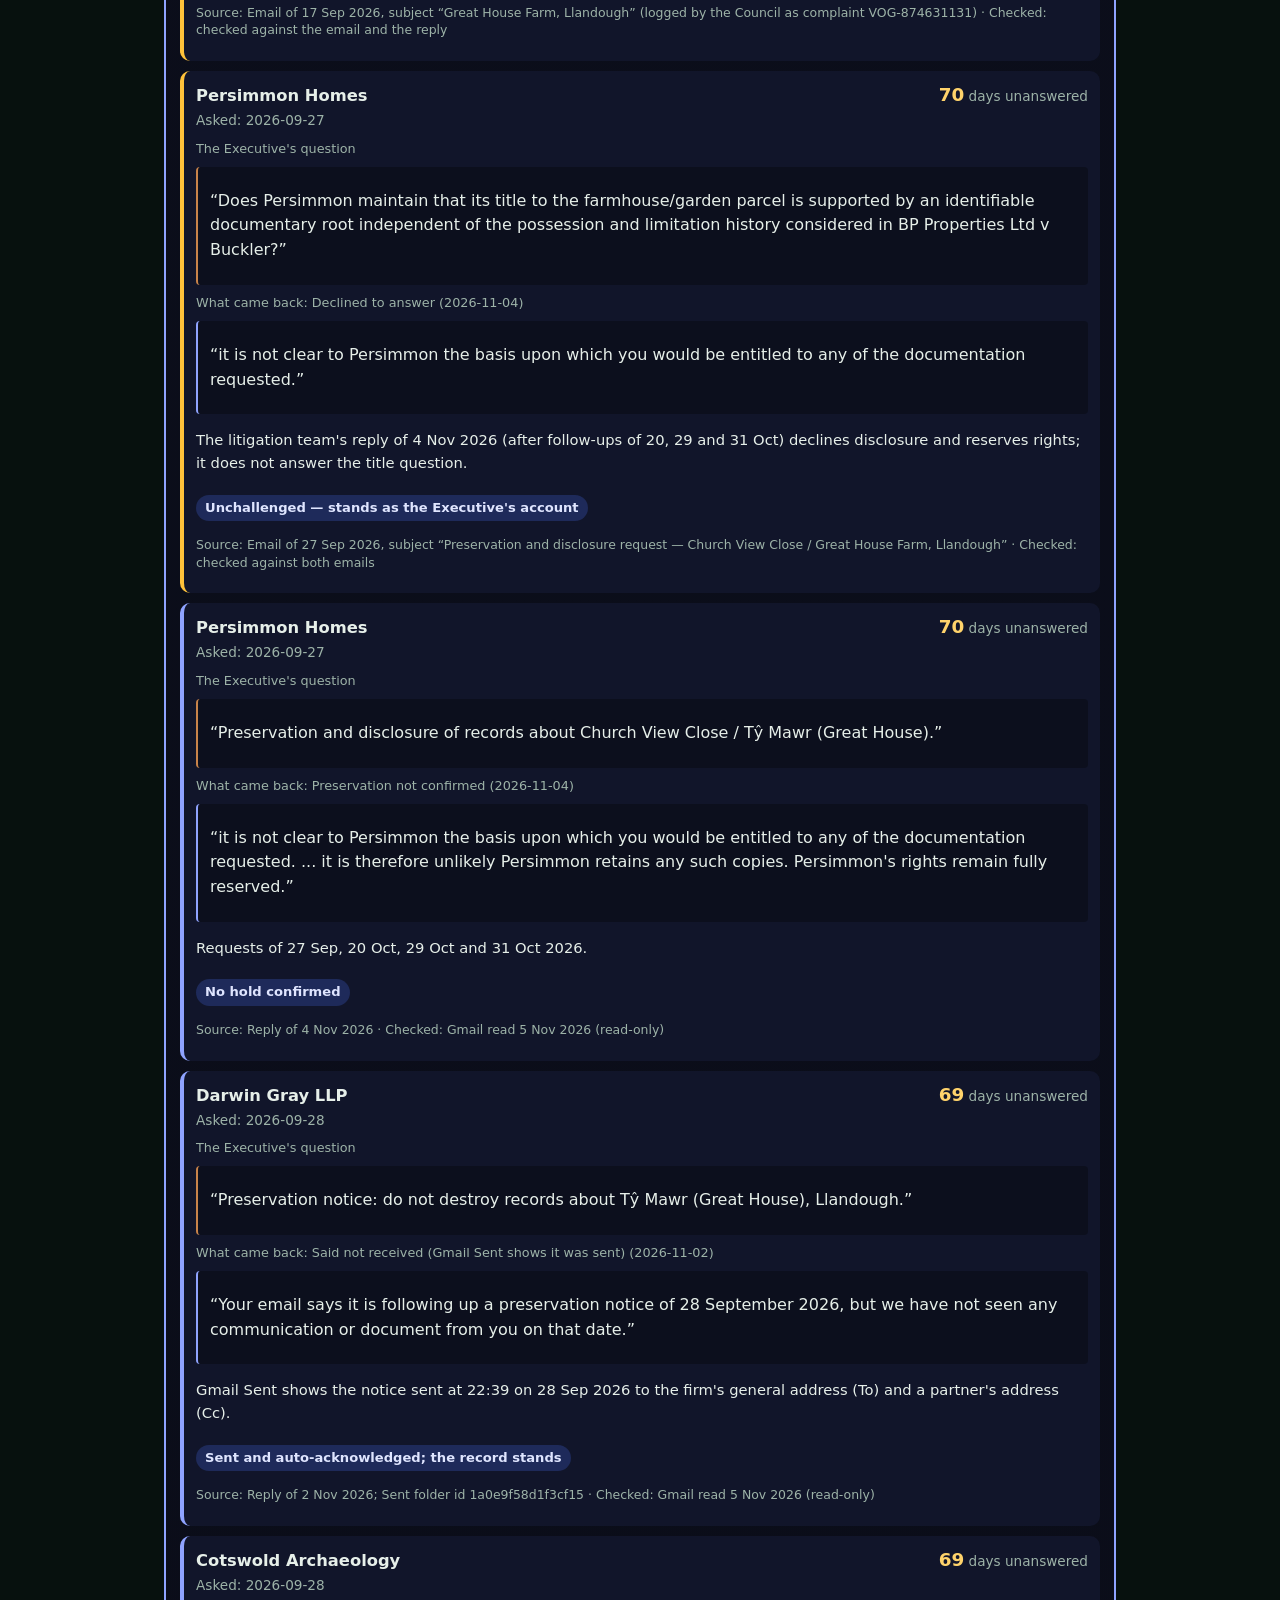
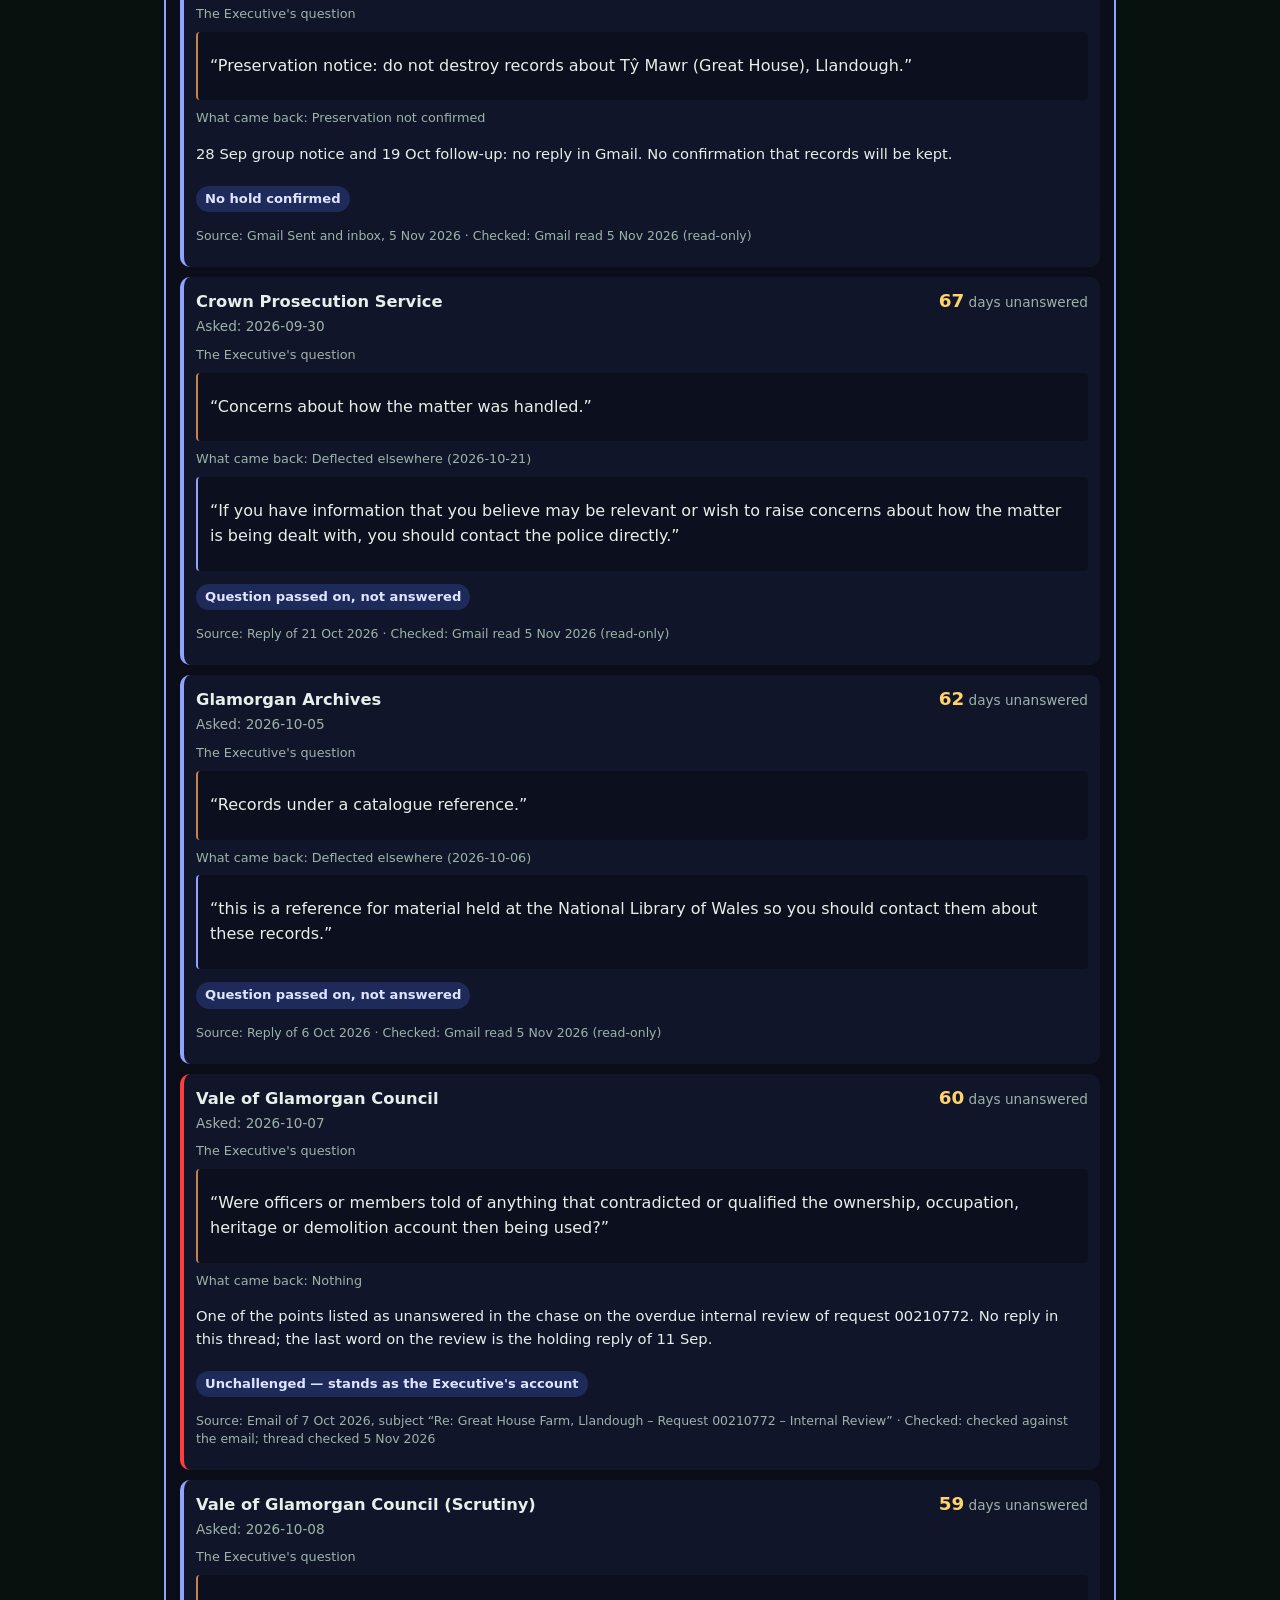
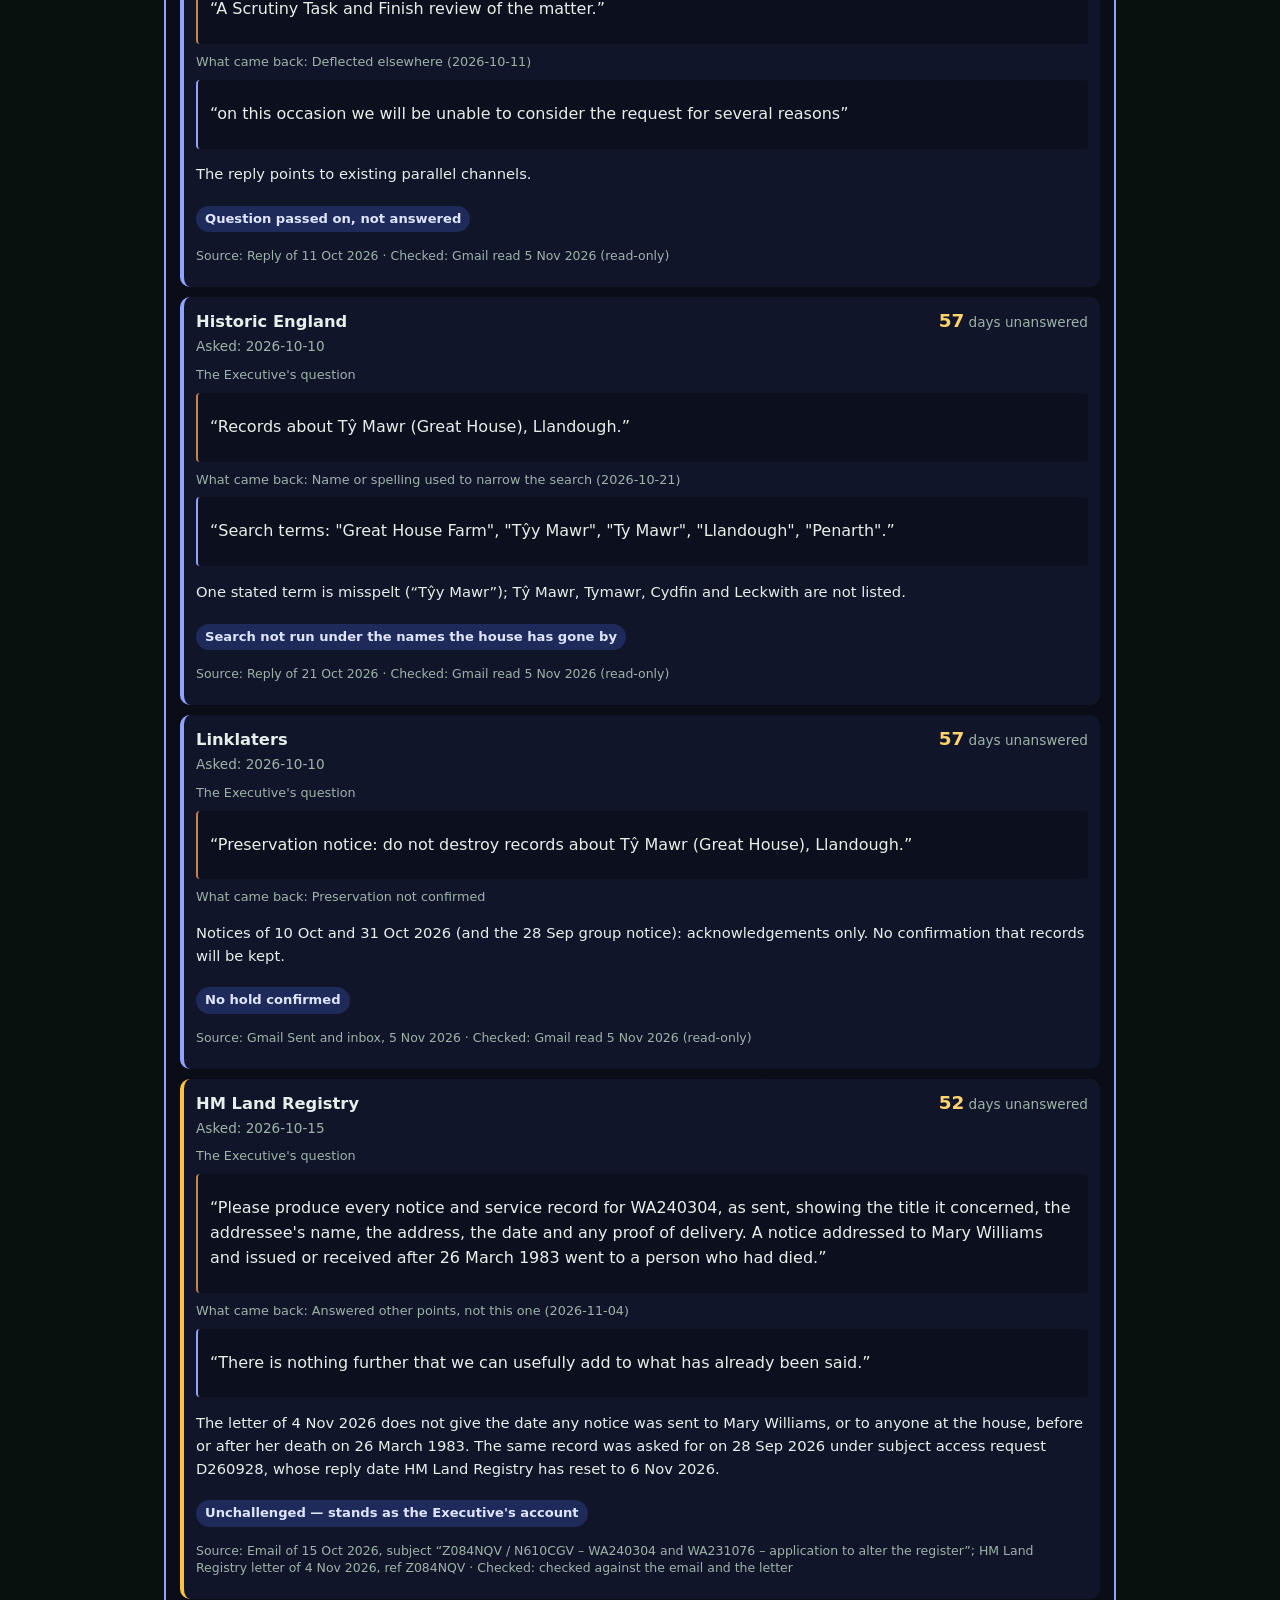
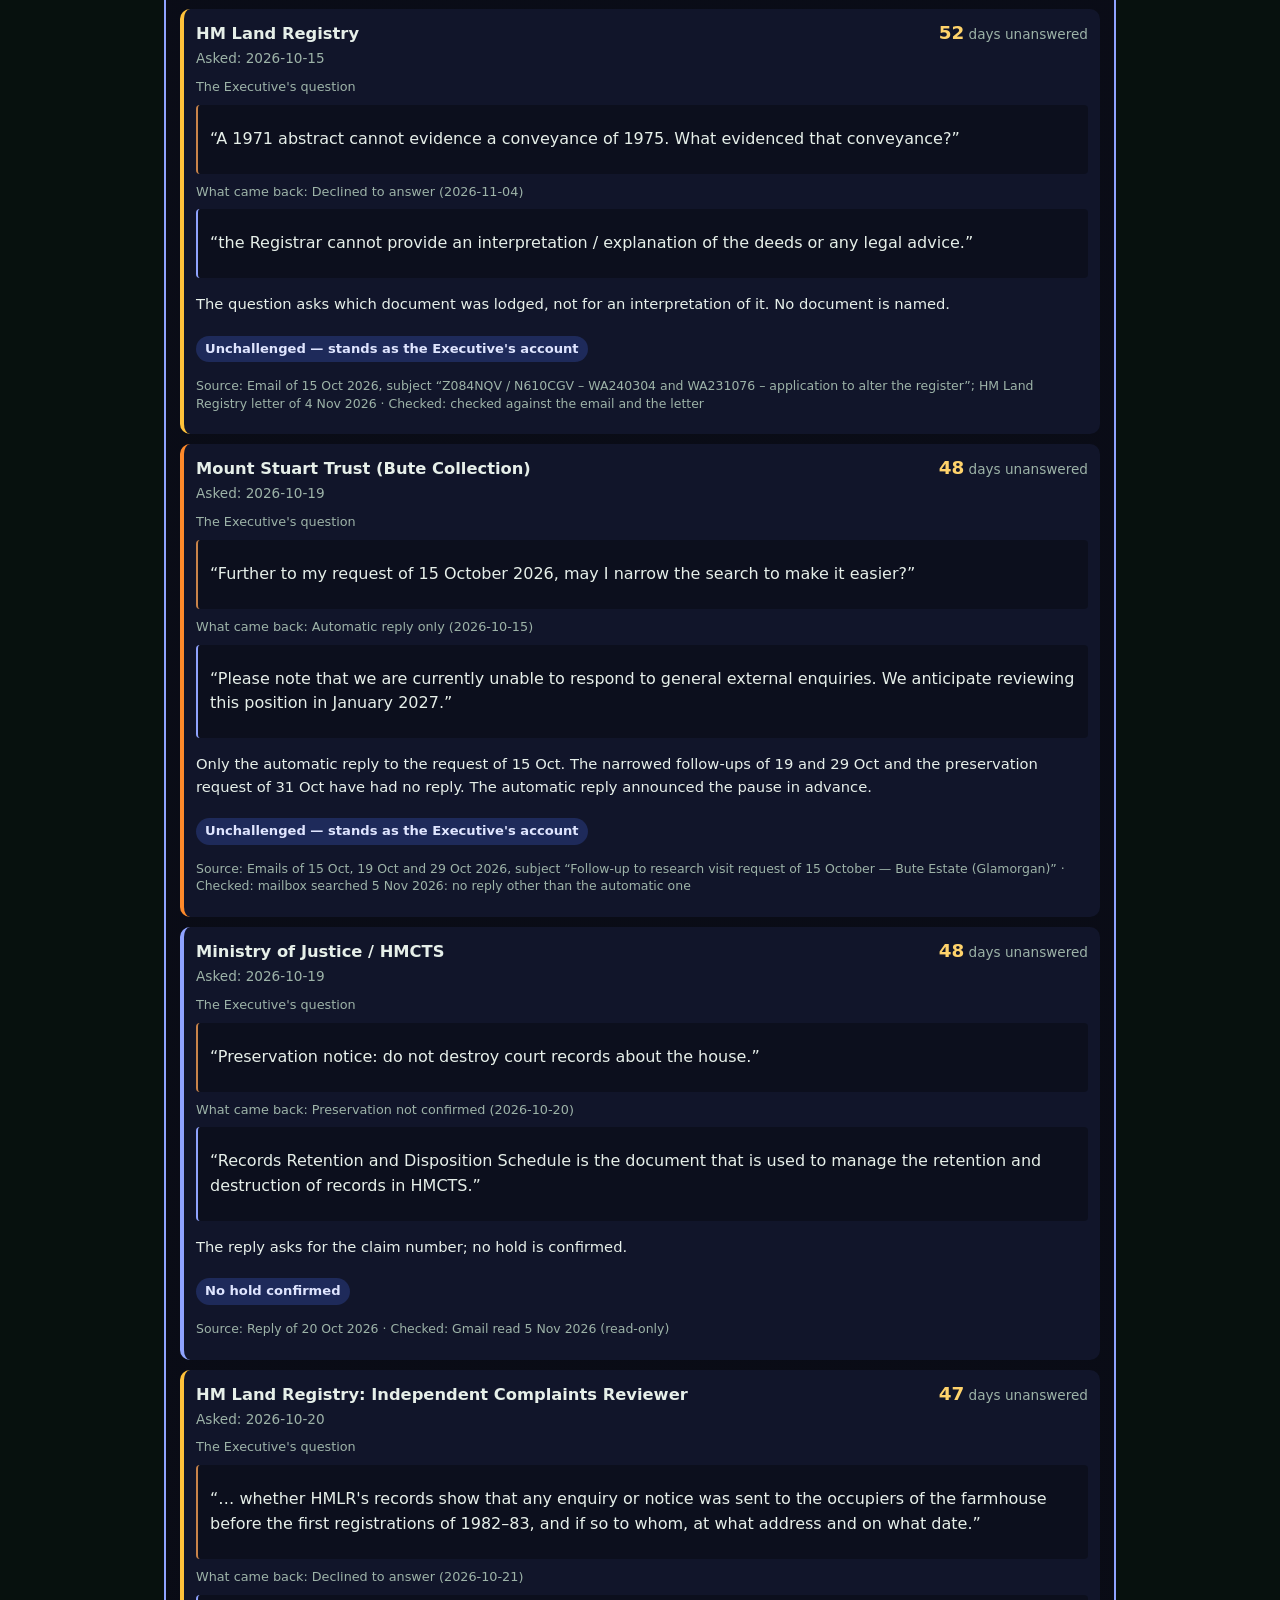
==== commit f3eb59bb: "Date 8 more undated replies (L08, L10-L12, L14-L17); L09 still undated Each matched to the reply in " ====
--- a/public/index.html
+++ b/public/index.html
@@ -1 +1 @@
-<!doctype html><html lang="en" data-cw-noclip data-cw-nolevels><head><meta charset="utf-8"><meta name="viewport" content="width=device-width,initial-scale=1"><title>That Old Chestnut · FOI and EIR replies · Cedwyn</title><meta name="description" content="FOI and EIR replies about Great House Farm / Tŷ Mawr. The register records wording about request scope, searches, refusal grounds and later disclosures, with reply dates and statutory references."><meta name="color-scheme" content="dark"><link rel="stylesheet" href="toc.css?v=0.4.0"><script src="/_cedwyn/ghf/ghf-lang.js?v=2.1.4c" defer></script><script src="/_cedwyn/parcel-modal.js?v=0.1.0" defer></script><script src="/_cedwyn/ghf/ghf-boot.js?v=2.1.8"></script><meta name="generator" content="cedwyn-a2ui/0.1 (A2UI v0.9 surface that-old-chestnut-index)"></head><body class="toc"><main class="tocw" id="toc-app" data-ui="_ui/index.a2ui.json" data-db="_db/view.json" data-rules="_ui/chestnut-rules.a2ui.json" data-latest="_ui/latest-mail.a2ui.json?v=0.3.8" data-silence="_ui/silence.a2ui.json?v=0.6.0"><header class="toc-head"><p class="toc-parcel-row"><a class="cw-parcel-link" href="/parcels/" data-parcel-slot="37" data-parcel-of="59" data-parcel-src="_db/view.json">37 of 59</a></p><h1>That Old Chestnut</h1><p class="toc-kicker">FOI and EIR replies about Great House Farm / Tŷ Mawr</p><p class="toc-lede toc-scope">This page examines replies to FOI and EIR requests about Great House Farm / Tŷ Mawr from 2025 onwards. It records how public bodies described the scope of each request, the searches made, refusal grounds cited and any later disclosure. Records that were mislabelled, misdescribed, misplaced or initially reported as not held are covered in <a href="/peekaboo/">Peekaboo</a>. Four cases—Museum Wales, Historic England, Vale of Glamorgan Council and Cadw—appear in both: this page records the reply wording, while Peekaboo records what was later found.</p></header><noscript><p class="toc-lede">This register lists replies to FOI and EIR requests about Great House Farm / Tŷ Mawr from 2025 onwards. It records the wording used, the reply date, any later disclosure and the statutory provisions cited or relevant. Enable JavaScript to view the entries and filters. <a href="/parcels/">The parcels</a> · <a href="/nomenclature/">Names and spellings</a></p><ol class="toc-noscript"><li id="cn-toc-f01">Amgueddfa Cymru – Museum Wales · reply of 2026-08-25 · <a href="/peekaboo/#pk-toc-f01">Peekaboo</a></li><li id="cn-toc-f02">Historic England · reply of 2026-10-21 · <a href="/peekaboo/#pk-toc-f02">Peekaboo</a></li><li id="cn-toc-f03">Vale of Glamorgan Council · reply of 2026-06-02 · <a href="/peekaboo/#pk-toc-f03">Peekaboo</a></li><li id="cn-toc-f04">Heneb (Historic Environment Record) · reply of 2026-05-22</li><li id="cn-toc-f05">Welsh Government / Cadw · reply of 2026-02-25 · <a href="/peekaboo/#pk-toc-f05">Peekaboo</a></li><li id="cn-toc-f06">The National Archives · reply of 2026-02-18</li><li id="cn-toc-f07">RCAHMW (Royal Commission) · reply of 2026-09-29</li><li id="cn-toc-f08">Glamorgan Archives · reply of 2026-02-20</li><li id="cn-toc-l01">Heneb (HER) · reply of 2026-10-29</li><li id="cn-toc-l02">Heneb (HER) · reply of 2026-10-29</li><li id="cn-toc-l03">Heneb (HER) · reply of 2026-10-28</li><li id="cn-toc-l04">Heneb (HER) · reply of 2026-10-28</li><li id="cn-toc-l05">Heneb (HER) · reply of 2026-10-28</li><li id="cn-toc-l06">Heneb (HER) · reply of 2026-10-28</li><li id="cn-toc-l07">Heneb (HER) · reply of 2026-10-28</li><li id="cn-toc-l08">Welsh Government / Cadw · reply of date not yet read</li><li id="cn-toc-l09">Welsh Government / Cadw · reply of date not yet read</li><li id="cn-toc-l10">HM Land Registry · reply of date not yet read</li><li id="cn-toc-l11">HM Land Registry · reply of date not yet read</li><li id="cn-toc-l12">HM Land Registry · reply of date not yet read</li><li id="cn-toc-l13">Ministry of Justice / HMCTS · reply of 2026-08-24</li><li id="cn-toc-l14">Glamorgan Archives · reply of date not yet read</li><li id="cn-toc-l15">PACAC (House of Commons committee) · reply of date not yet read</li><li id="cn-toc-l16">RCAHMW (Royal Commission) · reply of date not yet read</li><li id="cn-toc-l17">Llandough Community Council · reply of date not yet read</li></ol><p class="toc-lede toc-sil-count" id="silence"><b>36</b> questions unanswered</p><ol class="toc-noscript"><li id="toc-s01">Vale of Glamorgan Council · asked 2026-02-16</li><li id="toc-s02">HM Land Registry · asked 2026-08-12</li><li id="toc-s03">Vale of Glamorgan Council · asked 2026-08-14</li><li id="toc-s04">Welsh Government / Cadw · asked 2026-08-28</li><li id="toc-s05">Vale of Glamorgan Council · asked 2026-09-17</li><li id="toc-s06">Persimmon Homes · asked 2026-09-27</li><li id="toc-s07">Vale of Glamorgan Council · asked 2026-10-07</li><li id="toc-s08">HM Land Registry · asked 2026-10-15</li><li id="toc-s09">HM Land Registry · asked 2026-10-15</li><li id="toc-s10">Mount Stuart Trust (Bute Collection) · asked 2026-10-19</li><li id="toc-s11">HM Land Registry: Independent Complaints Reviewer · asked 2026-10-20</li><li id="toc-s12">BT Group Archives · asked 2026-10-20</li><li id="toc-s13">Heneb (Historic Environment Record) · asked 2026-11-02</li><li id="toc-t01">Office of the Member of Parliament for Cardiff South and Penarth · asked 2026-07-27</li><li id="toc-t02">Darwin Gray LLP · asked 2026-09-28</li><li id="toc-t03">Welsh Government / Cadw · asked 2026-06-11</li><li id="toc-t04">Vale of Glamorgan Council · asked 2026-05-28</li><li id="toc-t05">Cardiff Central Library · asked 2026-06-10</li><li id="toc-t06">The National Archives · asked 2026-07-29</li><li id="toc-t07">Amgueddfa Cymru - Museum Wales · asked 2026-08-26</li><li id="toc-t08">HM Land Registry · asked 2026-03-12</li><li id="toc-t09">Historic England · asked 2026-10-10</li><li id="toc-t10">BP · asked 2026-06-07</li><li id="toc-t11">Persimmon Homes · asked 2026-09-27</li><li id="toc-t12">Ministry of Justice / HMCTS · asked 2026-10-19</li><li id="toc-t13">Linklaters · asked 2026-10-10</li><li id="toc-t14">Mount Stuart (Bute archive) · asked 2026-10-31</li><li id="toc-t15">Hugh James · asked 2026-10-31</li><li id="toc-t16">Cotswold Archaeology · asked 2026-09-28</li><li id="toc-t17">Crown Prosecution Service · asked 2026-09-30</li><li id="toc-t18">Glamorgan Archives · asked 2026-10-05</li><li id="toc-t19">Welsh Government / Cadw · asked 2026-02-20</li><li id="toc-t20">Vale of Glamorgan Council (Scrutiny) · asked 2026-10-08</li><li id="toc-t21">Amgueddfa Cymru – Museum Wales · asked 2026-08-26</li><li id="toc-t22">RCAHMW (Royal Commission) · asked 2026-09-08</li><li id="toc-t23">Cardiff Council · asked 2026-10-29</li></ol></noscript><p class="toc-loading" aria-live="polite">Loading…</p></main><script src="toc.js?v=0.6.1" defer></script></body></html>+<!doctype html><html lang="en" data-cw-noclip data-cw-nolevels><head><meta charset="utf-8"><meta name="viewport" content="width=device-width,initial-scale=1"><title>That Old Chestnut · FOI and EIR replies · Cedwyn</title><meta name="description" content="FOI and EIR replies about Great House Farm / Tŷ Mawr. The register records wording about request scope, searches, refusal grounds and later disclosures, with reply dates and statutory references."><meta name="color-scheme" content="dark"><link rel="stylesheet" href="toc.css?v=0.4.0"><script src="/_cedwyn/ghf/ghf-lang.js?v=2.1.4c" defer></script><script src="/_cedwyn/parcel-modal.js?v=0.1.0" defer></script><script src="/_cedwyn/ghf/ghf-boot.js?v=2.1.8"></script><meta name="generator" content="cedwyn-a2ui/0.1 (A2UI v0.9 surface that-old-chestnut-index)"></head><body class="toc"><main class="tocw" id="toc-app" data-ui="_ui/index.a2ui.json" data-db="_db/view.json" data-rules="_ui/chestnut-rules.a2ui.json" data-latest="_ui/latest-mail.a2ui.json?v=0.3.8" data-silence="_ui/silence.a2ui.json?v=0.6.0"><header class="toc-head"><p class="toc-parcel-row"><a class="cw-parcel-link" href="/parcels/" data-parcel-slot="37" data-parcel-of="59" data-parcel-src="_db/view.json">37 of 59</a></p><h1>That Old Chestnut</h1><p class="toc-kicker">FOI and EIR replies about Great House Farm / Tŷ Mawr</p><p class="toc-lede toc-scope">This page examines replies to FOI and EIR requests about Great House Farm / Tŷ Mawr from 2025 onwards. It records how public bodies described the scope of each request, the searches made, refusal grounds cited and any later disclosure. Records that were mislabelled, misdescribed, misplaced or initially reported as not held are covered in <a href="/peekaboo/">Peekaboo</a>. Four cases—Museum Wales, Historic England, Vale of Glamorgan Council and Cadw—appear in both: this page records the reply wording, while Peekaboo records what was later found.</p></header><noscript><p class="toc-lede">This register lists replies to FOI and EIR requests about Great House Farm / Tŷ Mawr from 2025 onwards. It records the wording used, the reply date, any later disclosure and the statutory provisions cited or relevant. Enable JavaScript to view the entries and filters. <a href="/parcels/">The parcels</a> · <a href="/nomenclature/">Names and spellings</a></p><ol class="toc-noscript"><li id="cn-toc-f01">Amgueddfa Cymru – Museum Wales · reply of 2026-08-25 · <a href="/peekaboo/#pk-toc-f01">Peekaboo</a></li><li id="cn-toc-f02">Historic England · reply of 2026-10-21 · <a href="/peekaboo/#pk-toc-f02">Peekaboo</a></li><li id="cn-toc-f03">Vale of Glamorgan Council · reply of 2026-06-02 · <a href="/peekaboo/#pk-toc-f03">Peekaboo</a></li><li id="cn-toc-f04">Heneb (Historic Environment Record) · reply of 2026-05-22</li><li id="cn-toc-f05">Welsh Government / Cadw · reply of 2026-02-25 · <a href="/peekaboo/#pk-toc-f05">Peekaboo</a></li><li id="cn-toc-f06">The National Archives · reply of 2026-02-18</li><li id="cn-toc-f07">RCAHMW (Royal Commission) · reply of 2026-09-29</li><li id="cn-toc-f08">Glamorgan Archives · reply of 2026-02-20</li><li id="cn-toc-l01">Heneb (HER) · reply of 2026-10-29</li><li id="cn-toc-l02">Heneb (HER) · reply of 2026-10-29</li><li id="cn-toc-l03">Heneb (HER) · reply of 2026-10-28</li><li id="cn-toc-l04">Heneb (HER) · reply of 2026-10-28</li><li id="cn-toc-l05">Heneb (HER) · reply of 2026-10-28</li><li id="cn-toc-l06">Heneb (HER) · reply of 2026-10-28</li><li id="cn-toc-l07">Heneb (HER) · reply of 2026-10-28</li><li id="cn-toc-l08">Welsh Government / Cadw · reply of 2026-10-19</li><li id="cn-toc-l09">Welsh Government / Cadw · reply of date not yet read</li><li id="cn-toc-l10">HM Land Registry · reply of 2026-03-12</li><li id="cn-toc-l11">HM Land Registry · reply of 2026-04-13</li><li id="cn-toc-l12">HM Land Registry · reply of 2026-08-12</li><li id="cn-toc-l13">Ministry of Justice / HMCTS · reply of 2026-08-24</li><li id="cn-toc-l14">Glamorgan Archives · reply of 2026-09-30</li><li id="cn-toc-l15">PACAC (House of Commons committee) · reply of 2026-02-05</li><li id="cn-toc-l16">RCAHMW (Royal Commission) · reply of 2025-11-17</li><li id="cn-toc-l17">Llandough Community Council · reply of 2026-06-14</li></ol><p class="toc-lede toc-sil-count" id="silence"><b>36</b> questions unanswered</p><ol class="toc-noscript"><li id="toc-s01">Vale of Glamorgan Council · asked 2026-02-16</li><li id="toc-s02">HM Land Registry · asked 2026-08-12</li><li id="toc-s03">Vale of Glamorgan Council · asked 2026-08-14</li><li id="toc-s04">Welsh Government / Cadw · asked 2026-08-28</li><li id="toc-s05">Vale of Glamorgan Council · asked 2026-09-17</li><li id="toc-s06">Persimmon Homes · asked 2026-09-27</li><li id="toc-s07">Vale of Glamorgan Council · asked 2026-10-07</li><li id="toc-s08">HM Land Registry · asked 2026-10-15</li><li id="toc-s09">HM Land Registry · asked 2026-10-15</li><li id="toc-s10">Mount Stuart Trust (Bute Collection) · asked 2026-10-19</li><li id="toc-s11">HM Land Registry: Independent Complaints Reviewer · asked 2026-10-20</li><li id="toc-s12">BT Group Archives · asked 2026-10-20</li><li id="toc-s13">Heneb (Historic Environment Record) · asked 2026-11-02</li><li id="toc-t01">Office of the Member of Parliament for Cardiff South and Penarth · asked 2026-07-27</li><li id="toc-t02">Darwin Gray LLP · asked 2026-09-28</li><li id="toc-t03">Welsh Government / Cadw · asked 2026-06-11</li><li id="toc-t04">Vale of Glamorgan Council · asked 2026-05-28</li><li id="toc-t05">Cardiff Central Library · asked 2026-06-10</li><li id="toc-t06">The National Archives · asked 2026-07-29</li><li id="toc-t07">Amgueddfa Cymru - Museum Wales · asked 2026-08-26</li><li id="toc-t08">HM Land Registry · asked 2026-03-12</li><li id="toc-t09">Historic England · asked 2026-10-10</li><li id="toc-t10">BP · asked 2026-06-07</li><li id="toc-t11">Persimmon Homes · asked 2026-09-27</li><li id="toc-t12">Ministry of Justice / HMCTS · asked 2026-10-19</li><li id="toc-t13">Linklaters · asked 2026-10-10</li><li id="toc-t14">Mount Stuart (Bute archive) · asked 2026-10-31</li><li id="toc-t15">Hugh James · asked 2026-10-31</li><li id="toc-t16">Cotswold Archaeology · asked 2026-09-28</li><li id="toc-t17">Crown Prosecution Service · asked 2026-09-30</li><li id="toc-t18">Glamorgan Archives · asked 2026-10-05</li><li id="toc-t19">Welsh Government / Cadw · asked 2026-02-20</li><li id="toc-t20">Vale of Glamorgan Council (Scrutiny) · asked 2026-10-08</li><li id="toc-t21">Amgueddfa Cymru – Museum Wales · asked 2026-08-26</li><li id="toc-t22">RCAHMW (Royal Commission) · asked 2026-09-08</li><li id="toc-t23">Cardiff Council · asked 2026-10-29</li></ol></noscript><p class="toc-loading" aria-live="polite">Loading…</p></main><script src="toc.js?v=0.6.1" defer></script></body></html>
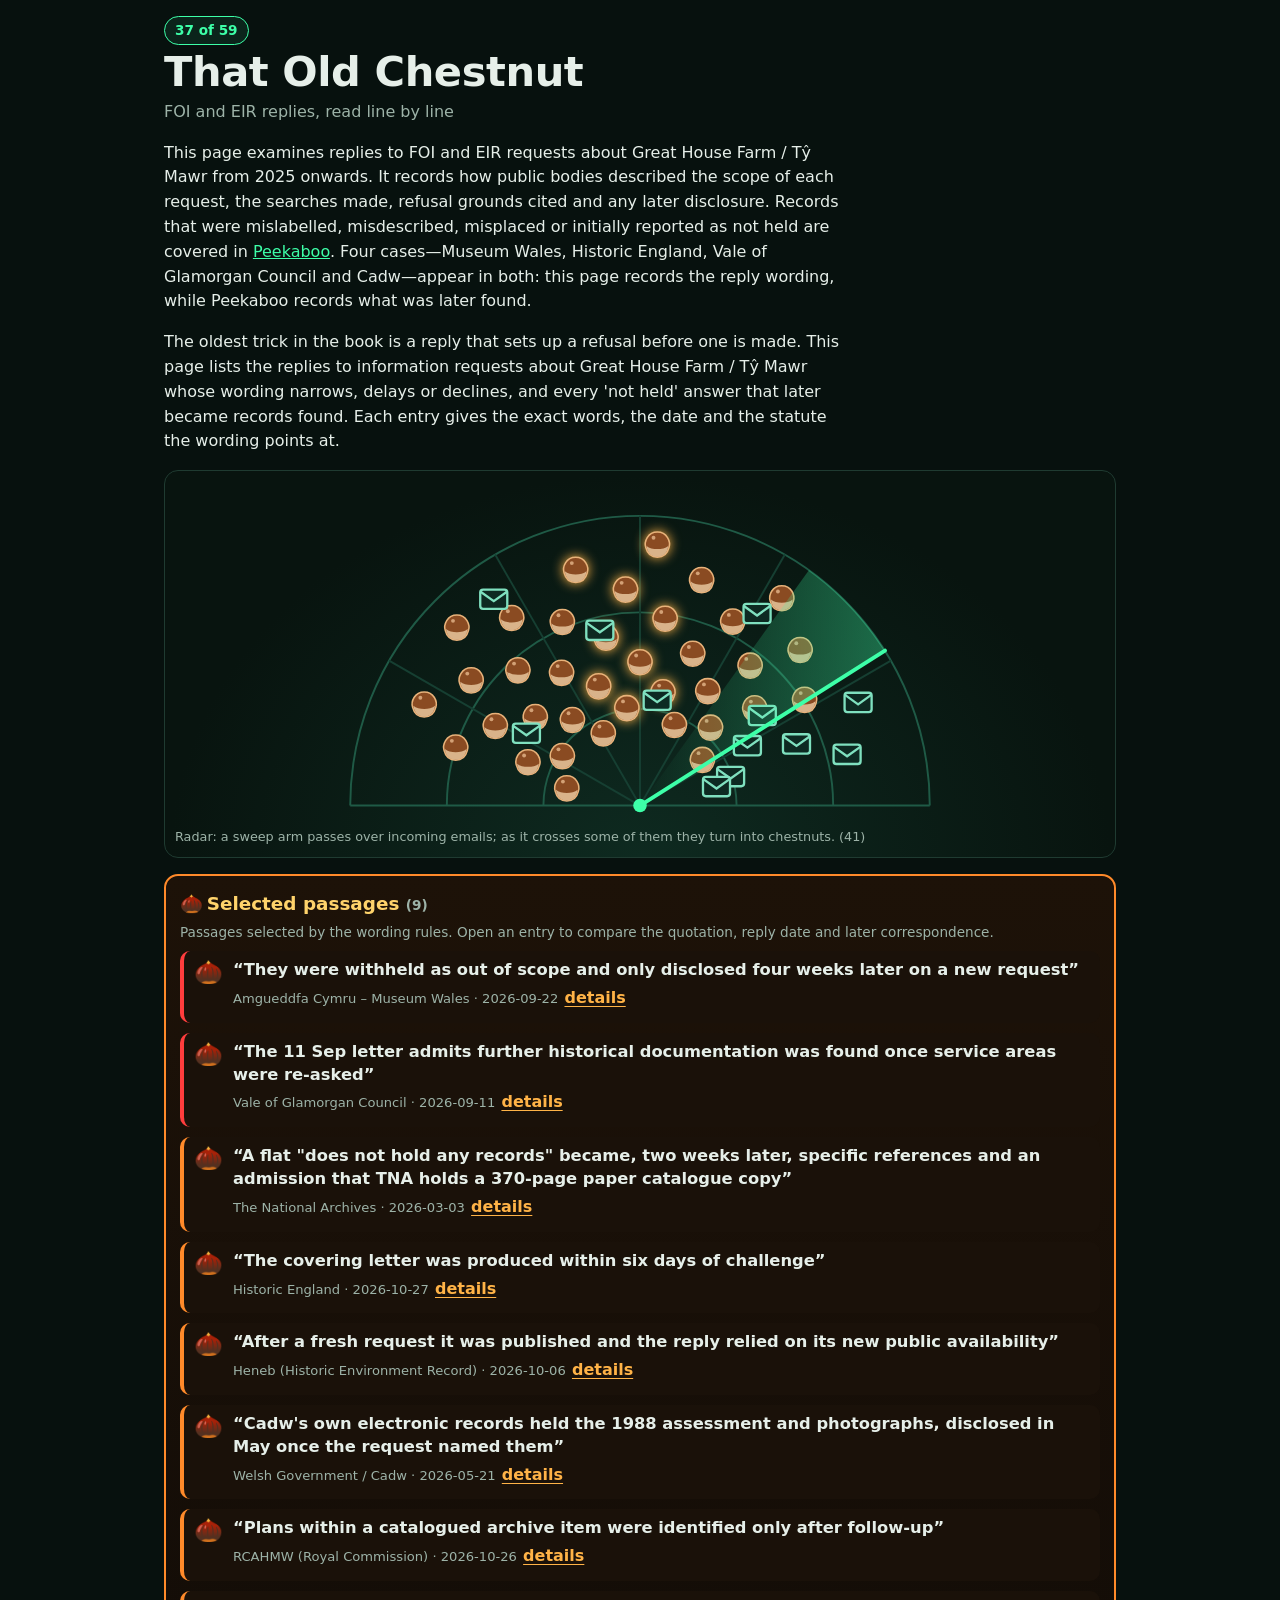
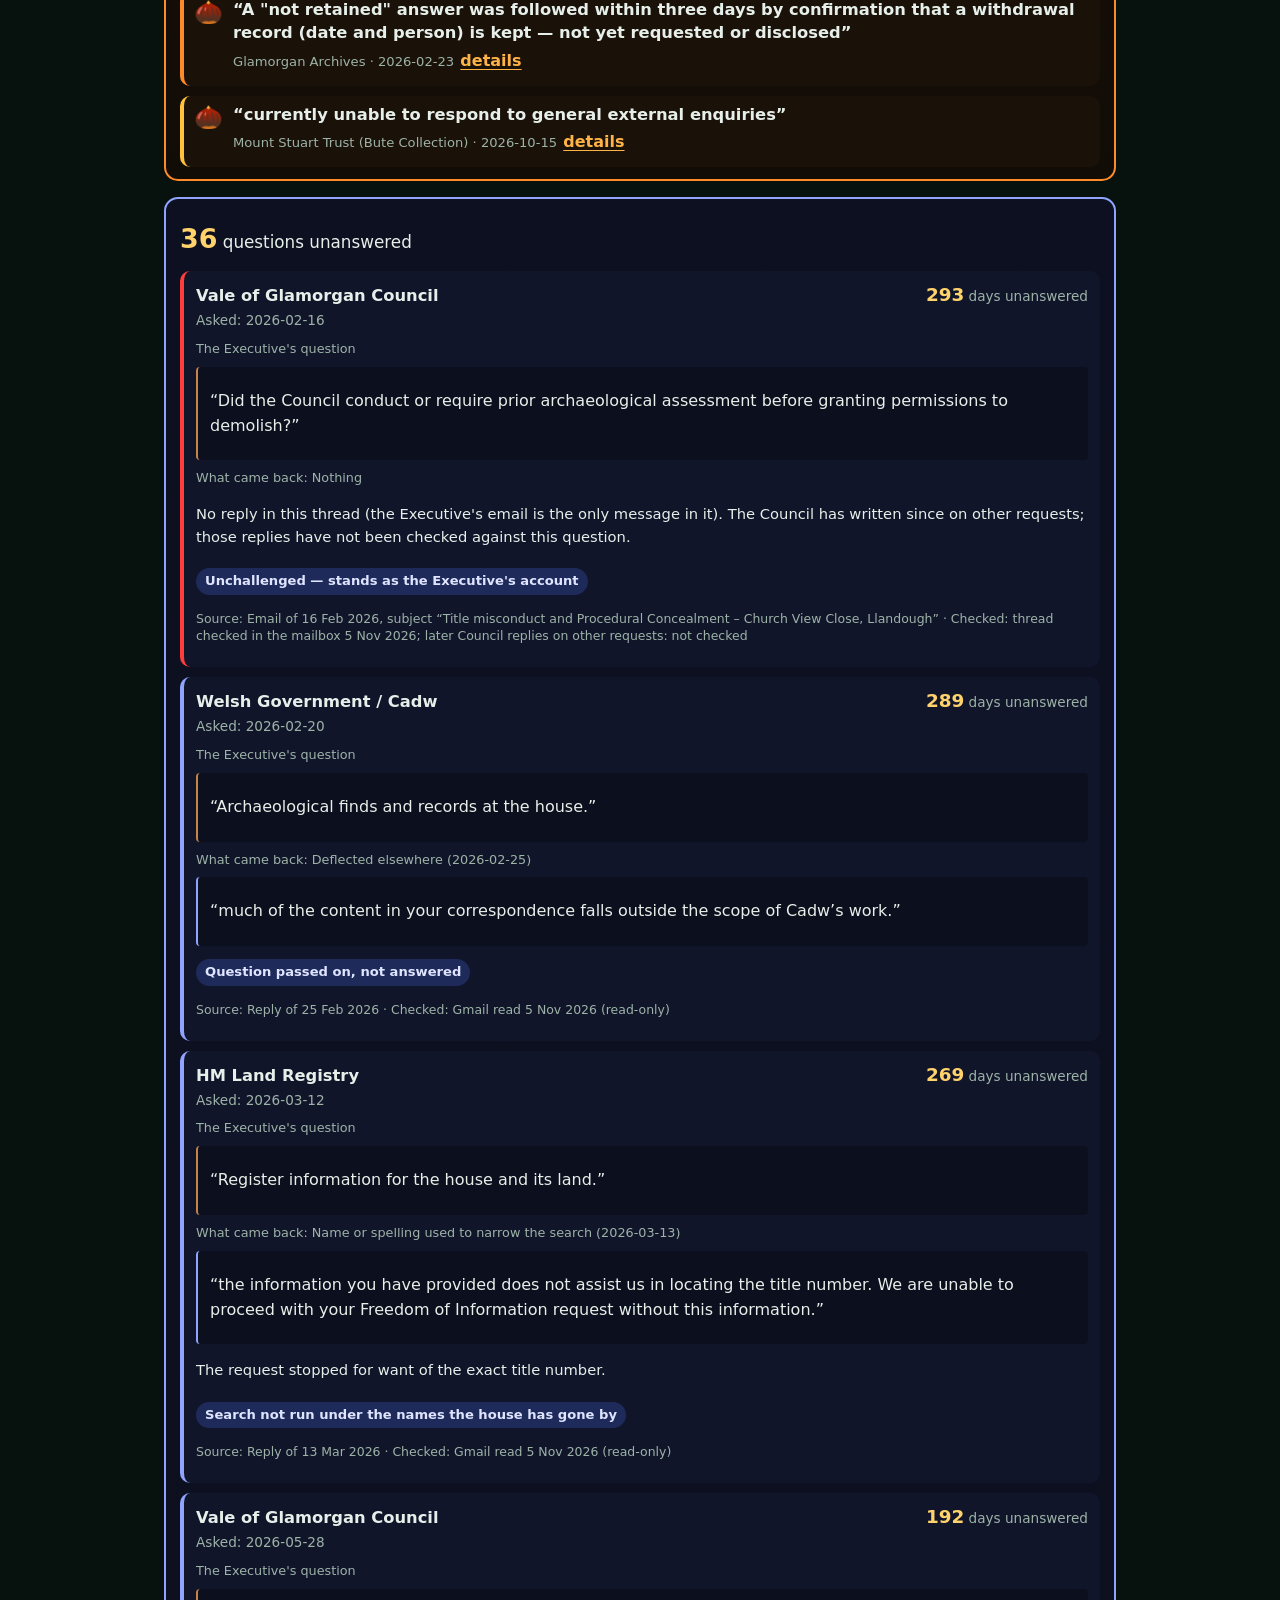
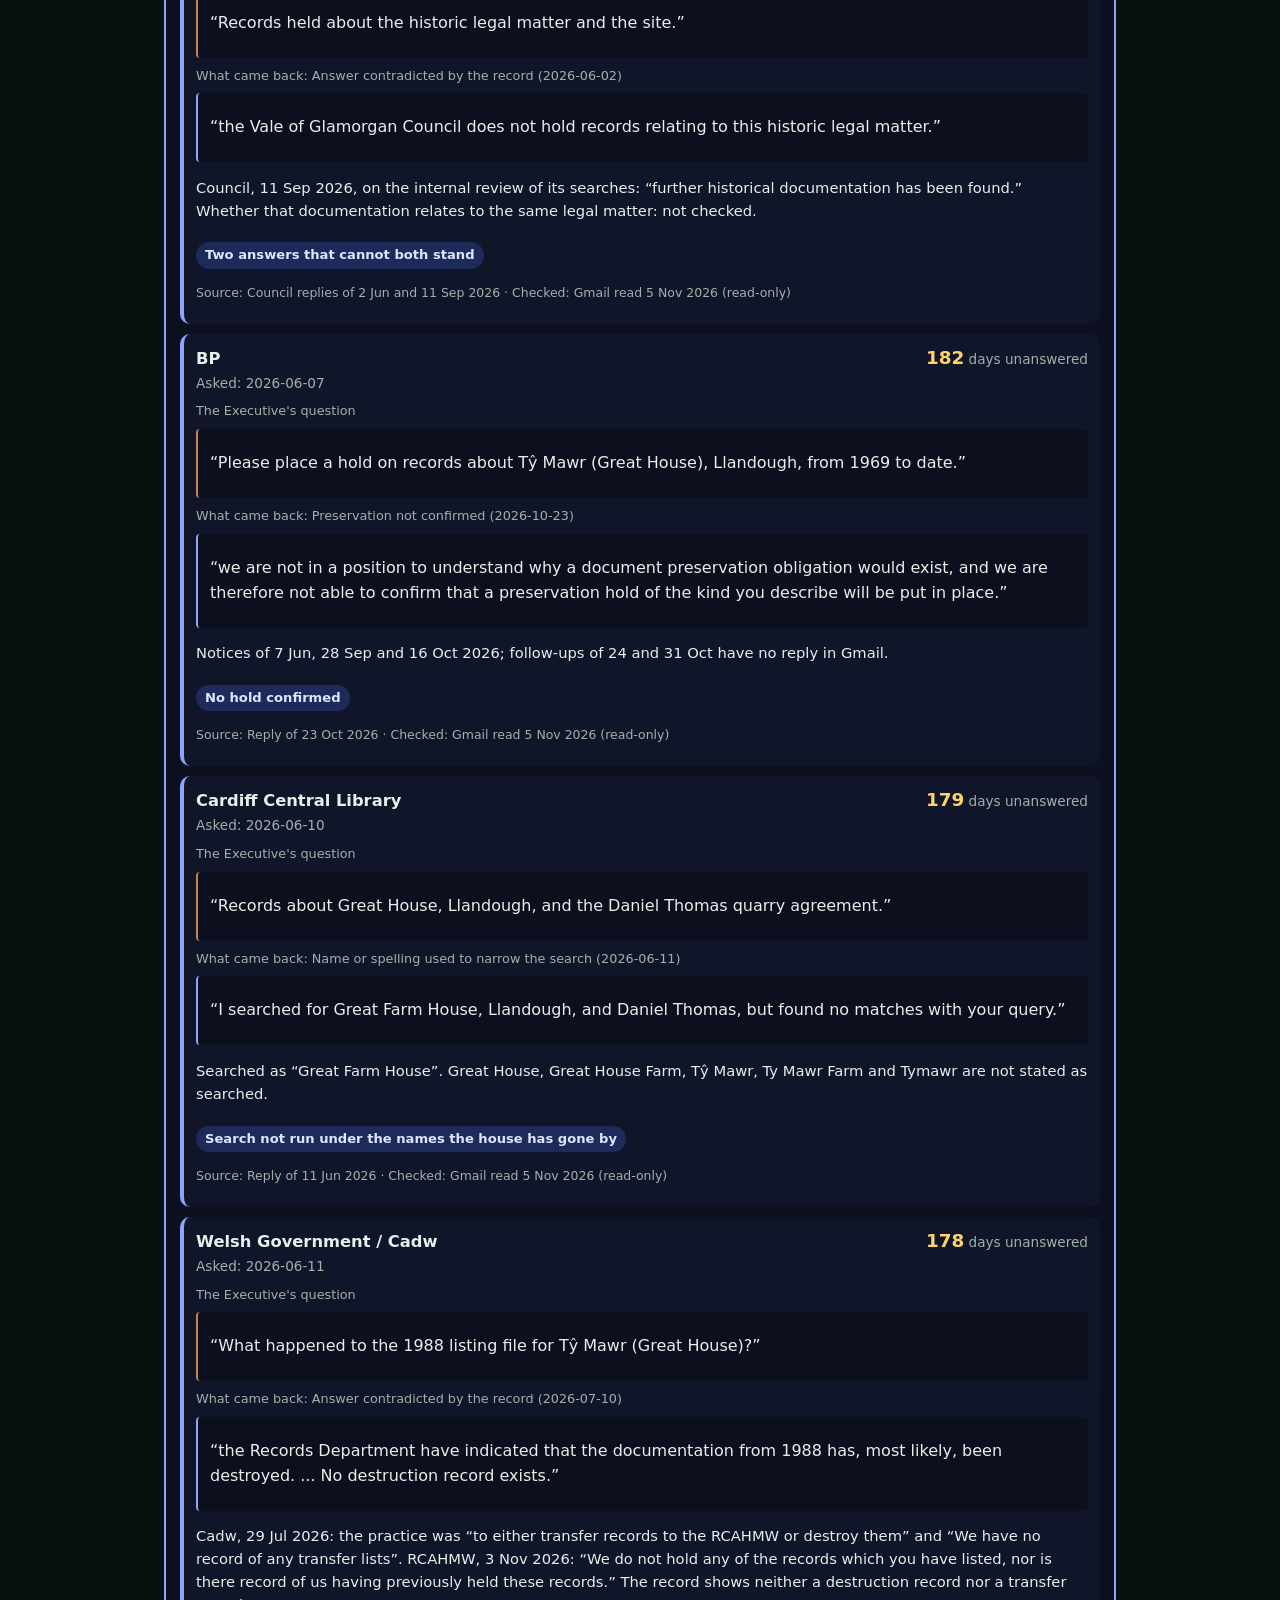
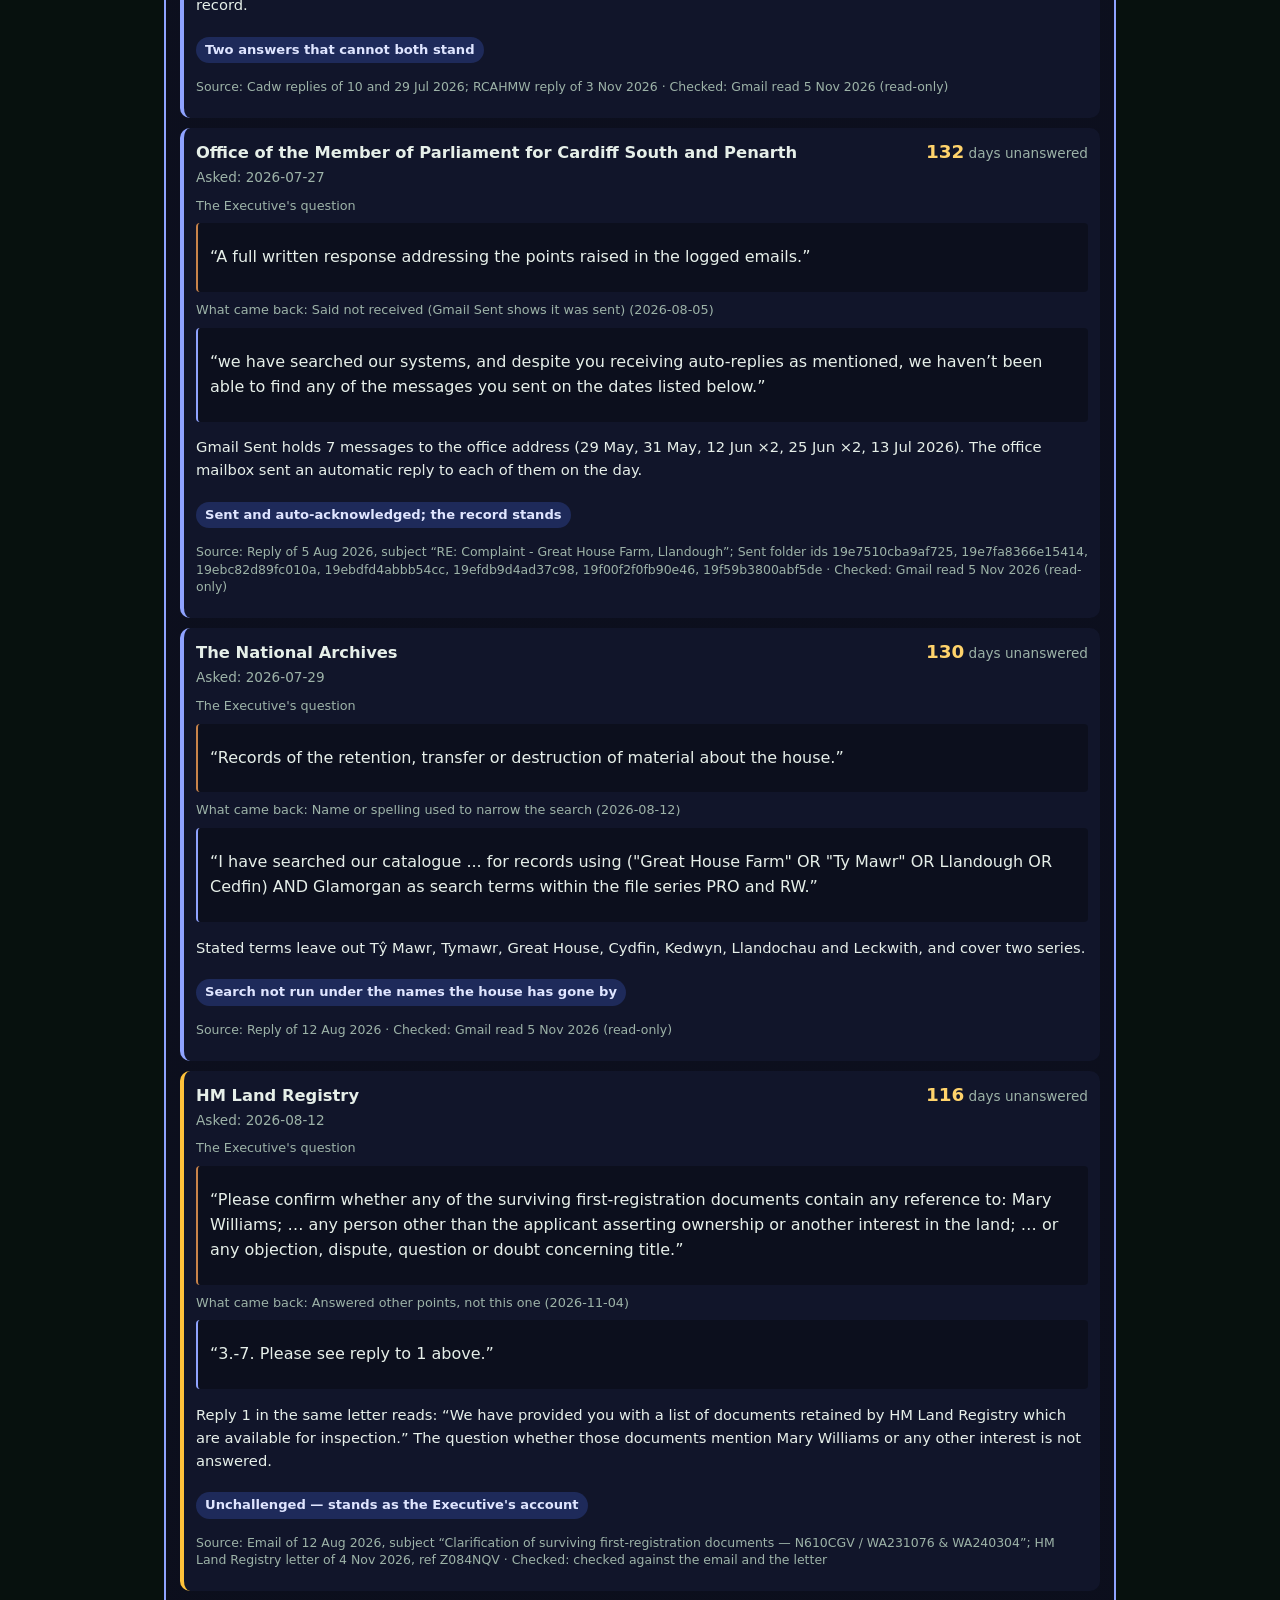
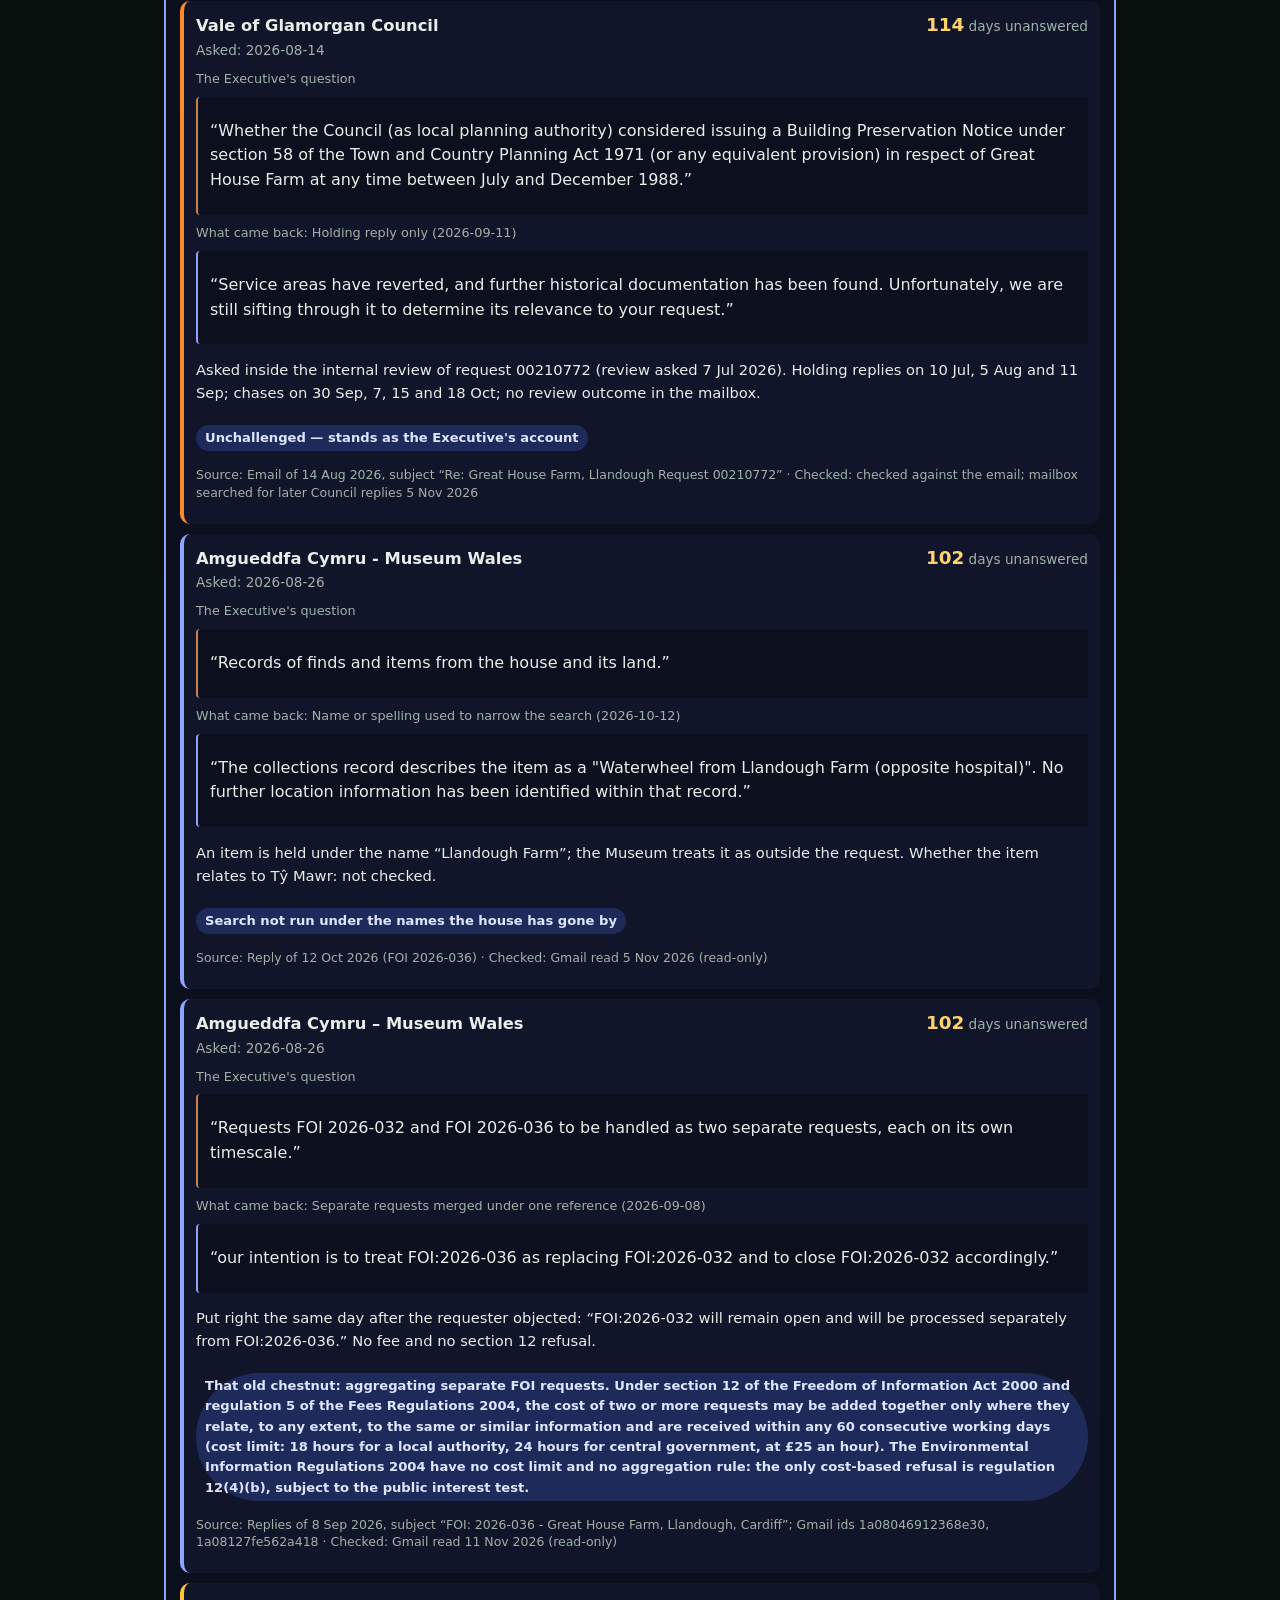
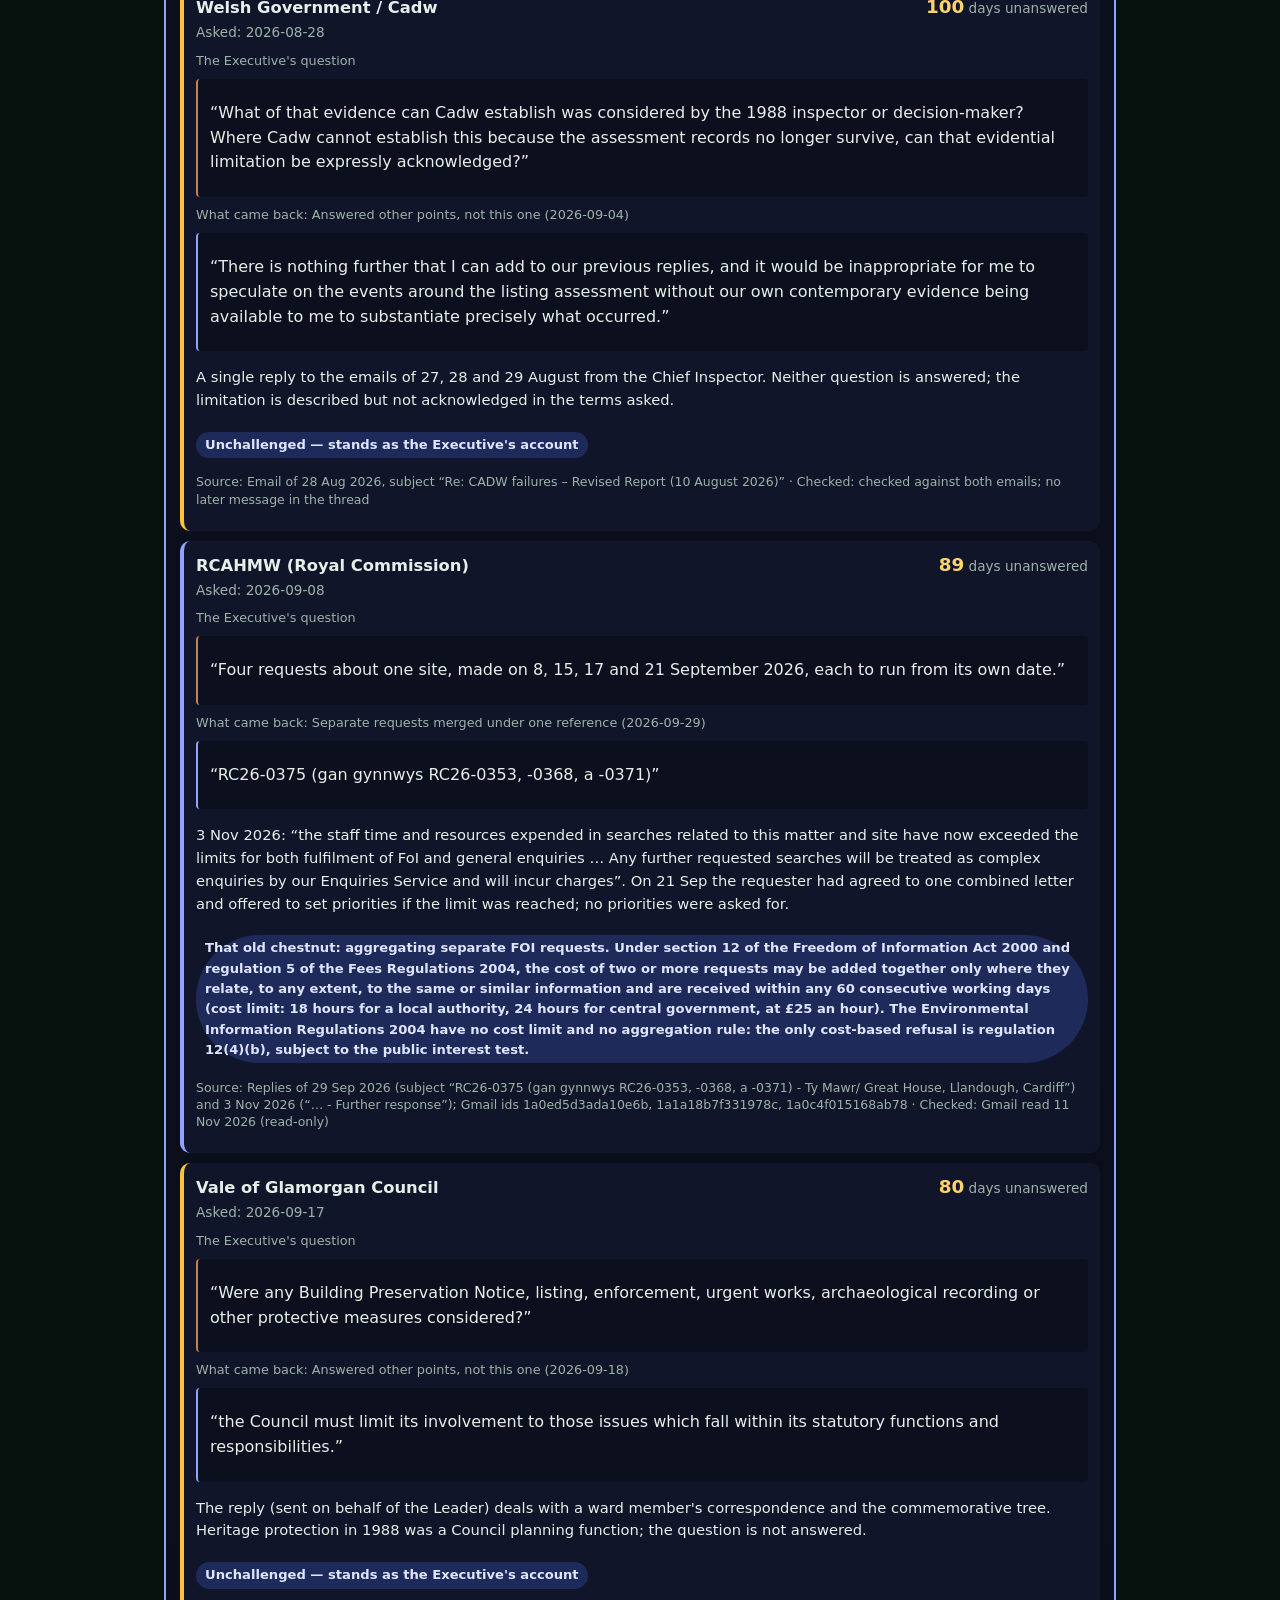
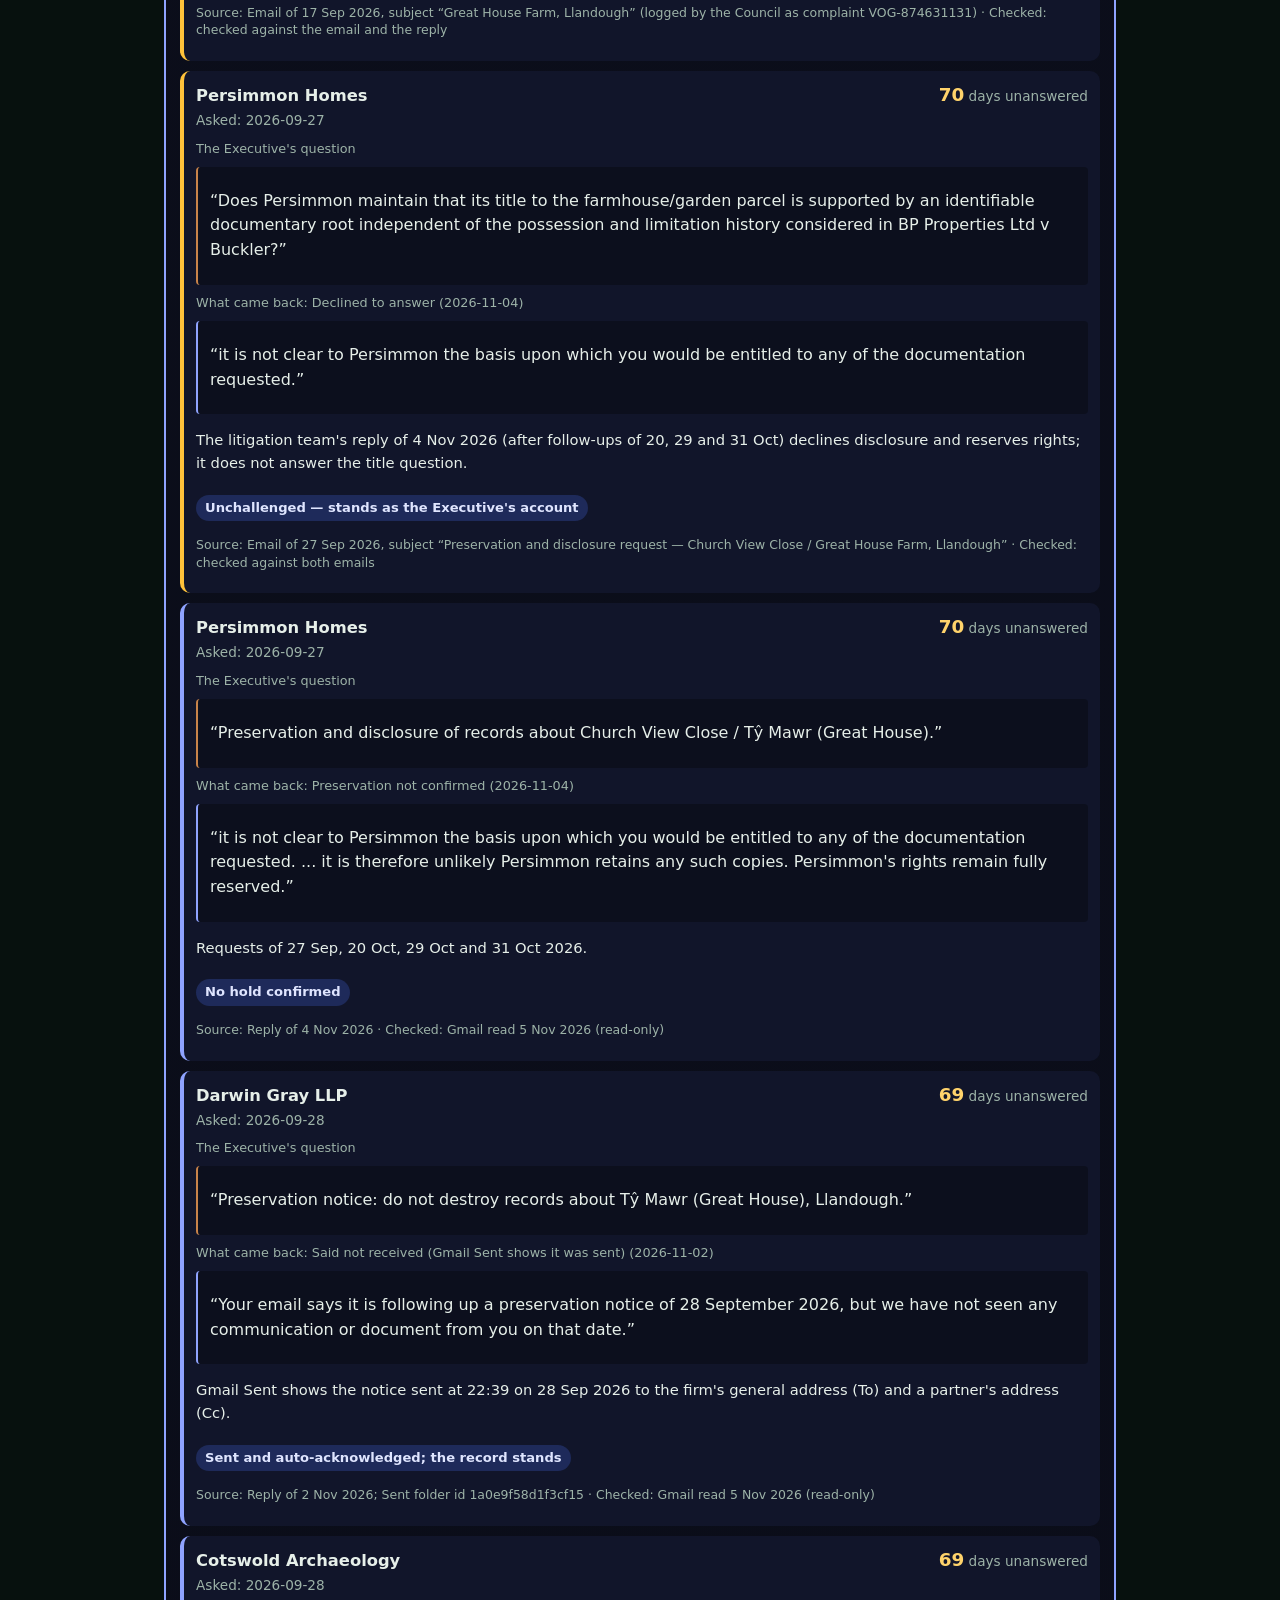
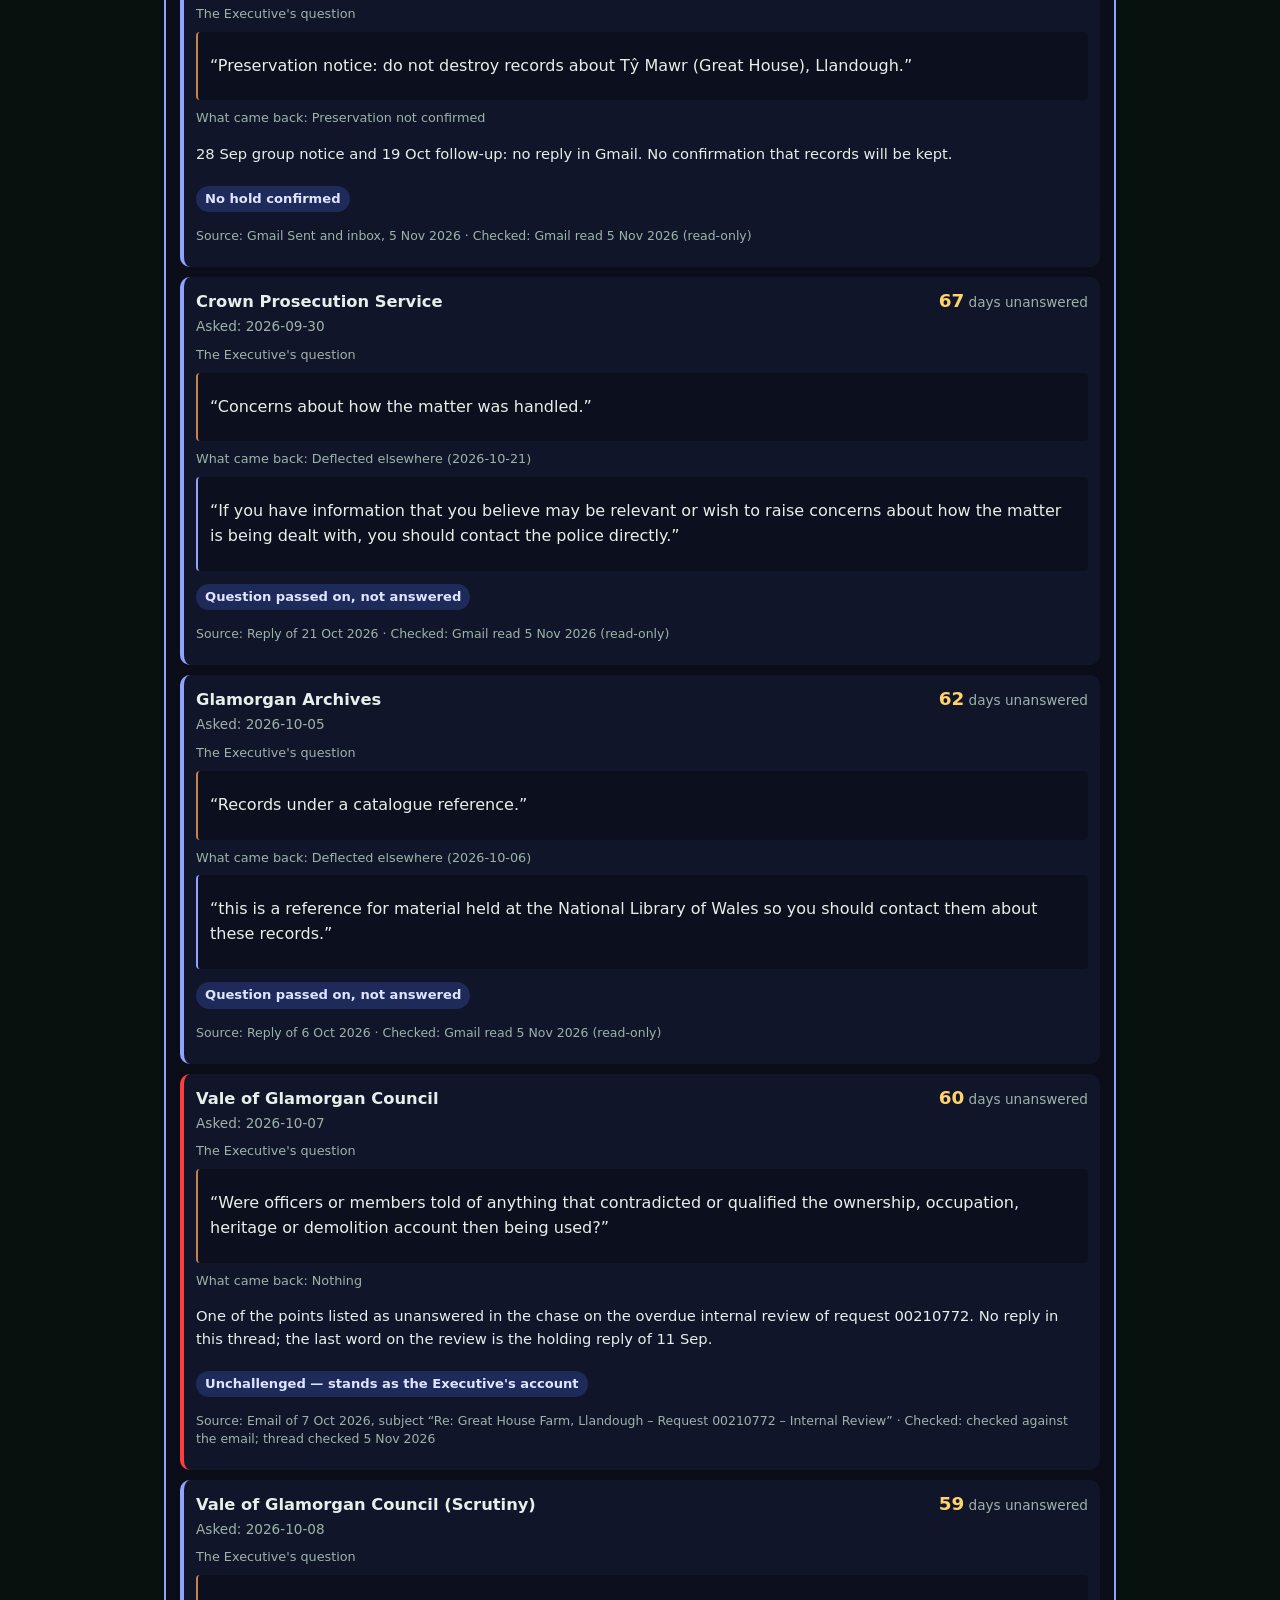
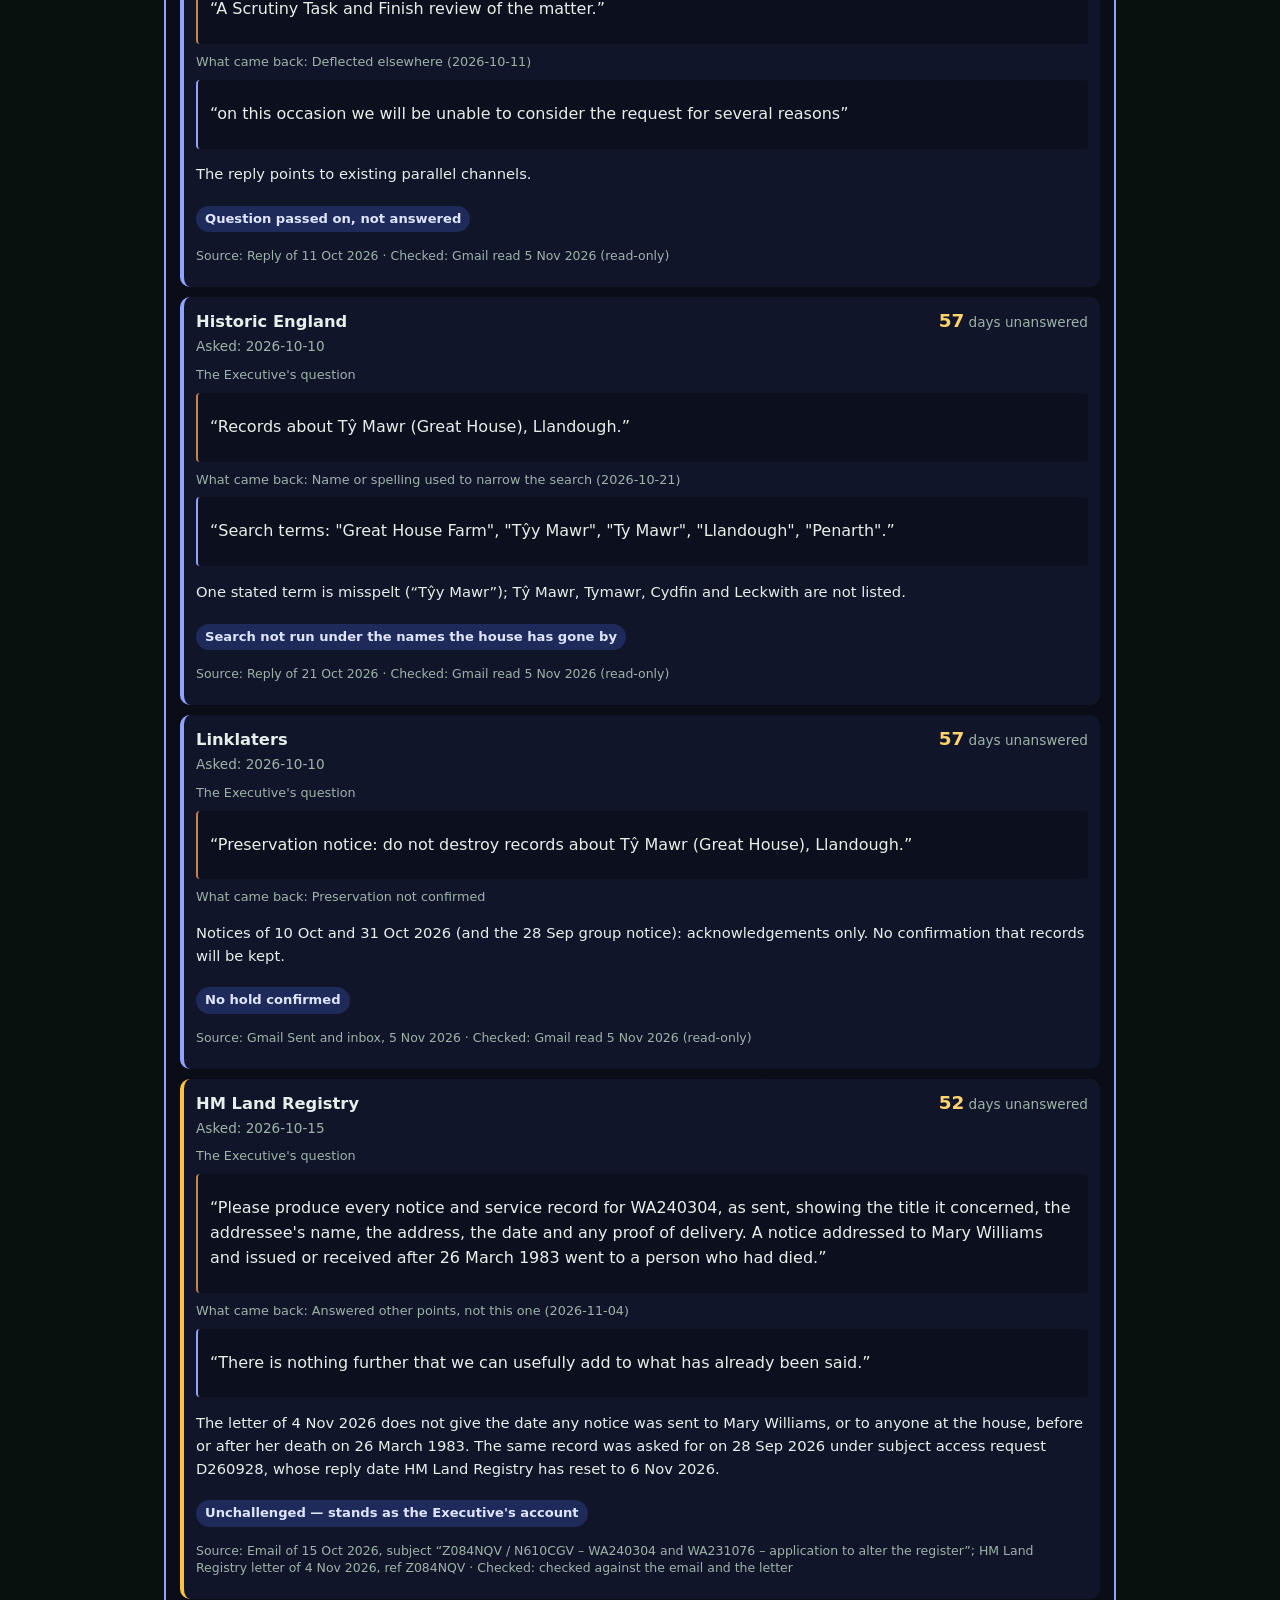
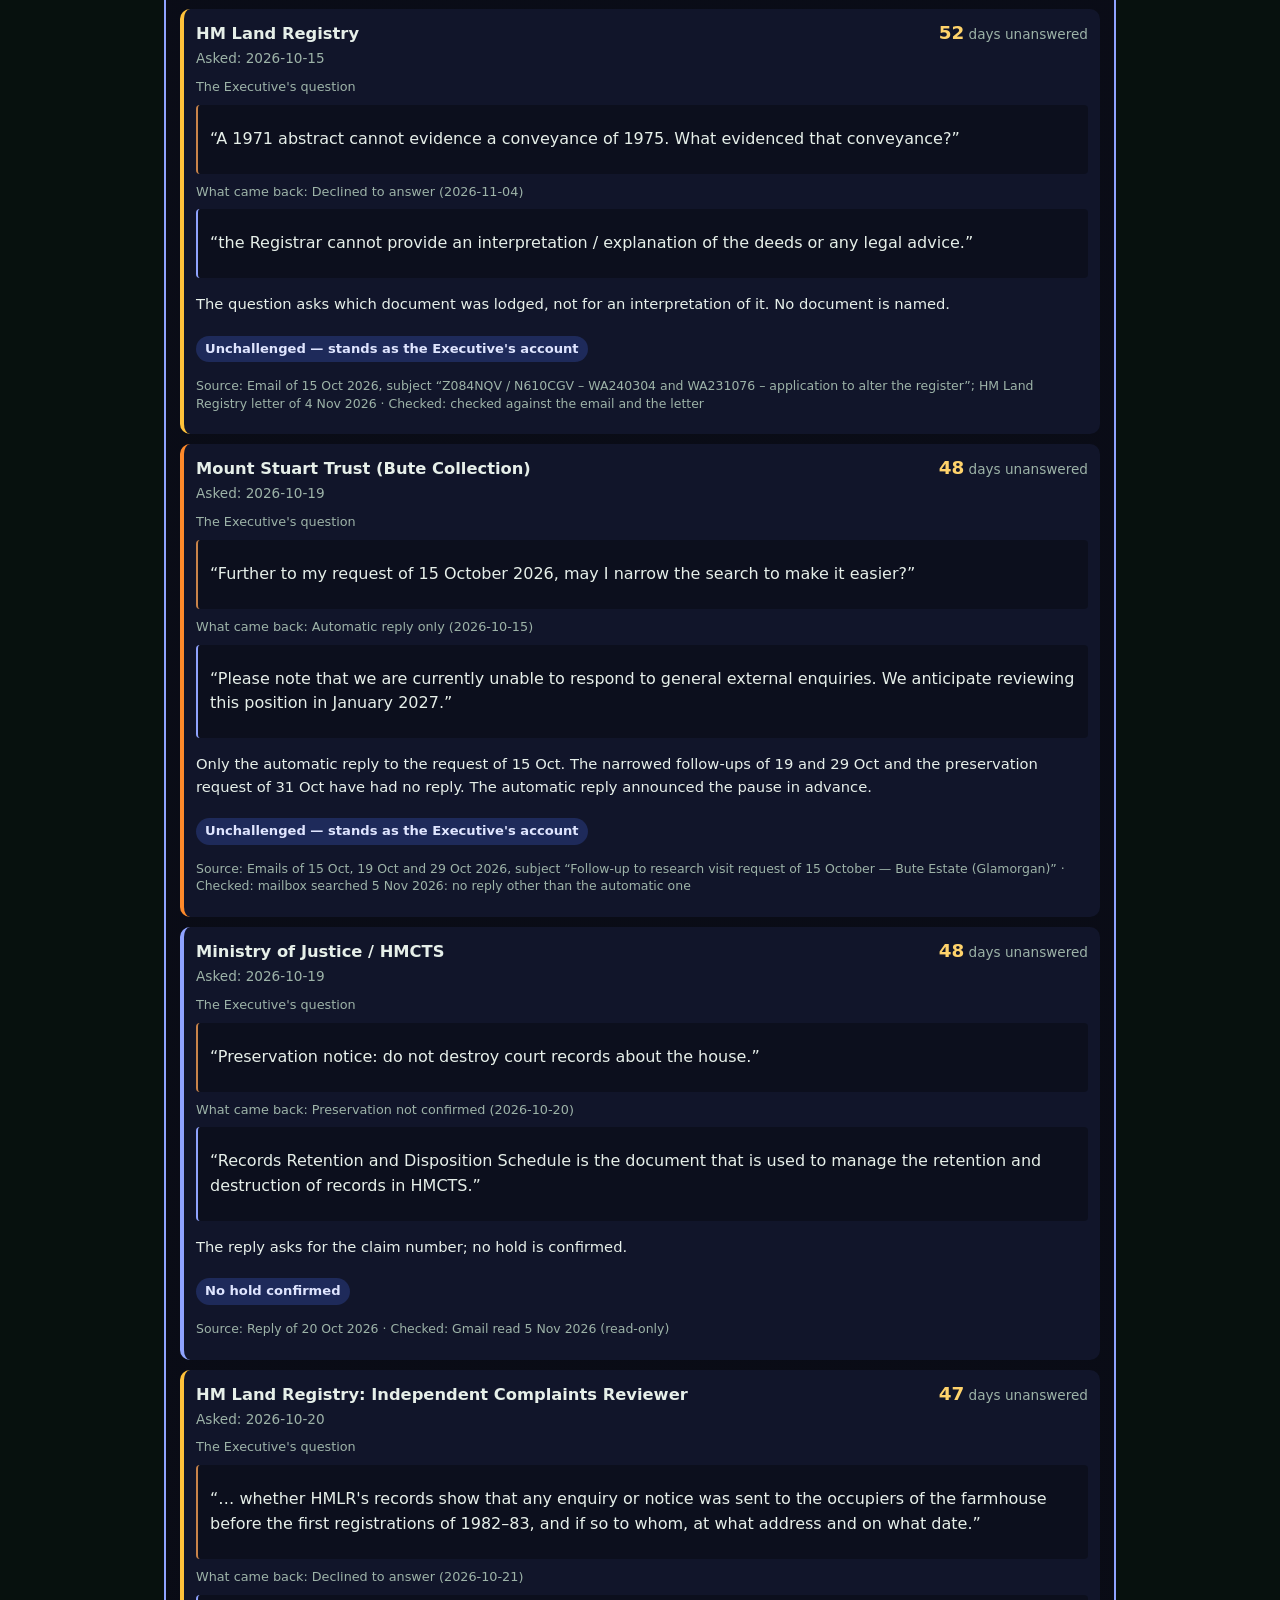
==== commit da893322: "Bump latest-mail cache key to 0.3.10 in the app shell The supplement is now v0.3.10, but index.html " ====
--- a/public/index.html
+++ b/public/index.html
@@ -1 +1 @@
-<!doctype html><html lang="en" data-cw-noclip data-cw-nolevels><head><meta charset="utf-8"><meta name="viewport" content="width=device-width,initial-scale=1"><title>That Old Chestnut · FOI and EIR replies · Cedwyn</title><meta name="description" content="FOI and EIR replies about Great House Farm / Tŷ Mawr. The register records wording about request scope, searches, refusal grounds and later disclosures, with reply dates and statutory references."><meta name="color-scheme" content="dark"><link rel="stylesheet" href="toc.css?v=0.4.0"><script src="/_cedwyn/ghf/ghf-lang.js?v=2.1.4c" defer></script><script src="/_cedwyn/parcel-modal.js?v=0.1.0" defer></script><script src="/_cedwyn/ghf/ghf-boot.js?v=2.1.8"></script><meta name="generator" content="cedwyn-a2ui/0.1 (A2UI v0.9 surface that-old-chestnut-index)"></head><body class="toc"><main class="tocw" id="toc-app" data-ui="_ui/index.a2ui.json" data-db="_db/view.json" data-rules="_ui/chestnut-rules.a2ui.json" data-latest="_ui/latest-mail.a2ui.json?v=0.3.8" data-silence="_ui/silence.a2ui.json?v=0.6.0"><header class="toc-head"><p class="toc-parcel-row"><a class="cw-parcel-link" href="/parcels/" data-parcel-slot="37" data-parcel-of="59" data-parcel-src="_db/view.json">37 of 59</a></p><h1>That Old Chestnut</h1><p class="toc-kicker">FOI and EIR replies about Great House Farm / Tŷ Mawr</p><p class="toc-lede toc-scope">This page examines replies to FOI and EIR requests about Great House Farm / Tŷ Mawr from 2025 onwards. It records how public bodies described the scope of each request, the searches made, refusal grounds cited and any later disclosure. Records that were mislabelled, misdescribed, misplaced or initially reported as not held are covered in <a href="/peekaboo/">Peekaboo</a>. Four cases—Museum Wales, Historic England, Vale of Glamorgan Council and Cadw—appear in both: this page records the reply wording, while Peekaboo records what was later found.</p></header><noscript><p class="toc-lede">This register lists replies to FOI and EIR requests about Great House Farm / Tŷ Mawr from 2025 onwards. It records the wording used, the reply date, any later disclosure and the statutory provisions cited or relevant. Enable JavaScript to view the entries and filters. <a href="/parcels/">The parcels</a> · <a href="/nomenclature/">Names and spellings</a></p><ol class="toc-noscript"><li id="cn-toc-f01">Amgueddfa Cymru – Museum Wales · reply of 2026-08-25 · <a href="/peekaboo/#pk-toc-f01">Peekaboo</a></li><li id="cn-toc-f02">Historic England · reply of 2026-10-21 · <a href="/peekaboo/#pk-toc-f02">Peekaboo</a></li><li id="cn-toc-f03">Vale of Glamorgan Council · reply of 2026-06-02 · <a href="/peekaboo/#pk-toc-f03">Peekaboo</a></li><li id="cn-toc-f04">Heneb (Historic Environment Record) · reply of 2026-05-22</li><li id="cn-toc-f05">Welsh Government / Cadw · reply of 2026-02-25 · <a href="/peekaboo/#pk-toc-f05">Peekaboo</a></li><li id="cn-toc-f06">The National Archives · reply of 2026-02-18</li><li id="cn-toc-f07">RCAHMW (Royal Commission) · reply of 2026-09-29</li><li id="cn-toc-f08">Glamorgan Archives · reply of 2026-02-20</li><li id="cn-toc-l01">Heneb (HER) · reply of 2026-10-29</li><li id="cn-toc-l02">Heneb (HER) · reply of 2026-10-29</li><li id="cn-toc-l03">Heneb (HER) · reply of 2026-10-28</li><li id="cn-toc-l04">Heneb (HER) · reply of 2026-10-28</li><li id="cn-toc-l05">Heneb (HER) · reply of 2026-10-28</li><li id="cn-toc-l06">Heneb (HER) · reply of 2026-10-28</li><li id="cn-toc-l07">Heneb (HER) · reply of 2026-10-28</li><li id="cn-toc-l08">Welsh Government / Cadw · reply of 2026-10-19</li><li id="cn-toc-l09">Welsh Government / Cadw · reply of date not yet read</li><li id="cn-toc-l10">HM Land Registry · reply of 2026-03-12</li><li id="cn-toc-l11">HM Land Registry · reply of 2026-04-13</li><li id="cn-toc-l12">HM Land Registry · reply of 2026-08-12</li><li id="cn-toc-l13">Ministry of Justice / HMCTS · reply of 2026-08-24</li><li id="cn-toc-l14">Glamorgan Archives · reply of 2026-09-30</li><li id="cn-toc-l15">PACAC (House of Commons committee) · reply of 2026-02-05</li><li id="cn-toc-l16">RCAHMW (Royal Commission) · reply of 2025-11-17</li><li id="cn-toc-l17">Llandough Community Council · reply of 2026-06-14</li></ol><p class="toc-lede toc-sil-count" id="silence"><b>36</b> questions unanswered</p><ol class="toc-noscript"><li id="toc-s01">Vale of Glamorgan Council · asked 2026-02-16</li><li id="toc-s02">HM Land Registry · asked 2026-08-12</li><li id="toc-s03">Vale of Glamorgan Council · asked 2026-08-14</li><li id="toc-s04">Welsh Government / Cadw · asked 2026-08-28</li><li id="toc-s05">Vale of Glamorgan Council · asked 2026-09-17</li><li id="toc-s06">Persimmon Homes · asked 2026-09-27</li><li id="toc-s07">Vale of Glamorgan Council · asked 2026-10-07</li><li id="toc-s08">HM Land Registry · asked 2026-10-15</li><li id="toc-s09">HM Land Registry · asked 2026-10-15</li><li id="toc-s10">Mount Stuart Trust (Bute Collection) · asked 2026-10-19</li><li id="toc-s11">HM Land Registry: Independent Complaints Reviewer · asked 2026-10-20</li><li id="toc-s12">BT Group Archives · asked 2026-10-20</li><li id="toc-s13">Heneb (Historic Environment Record) · asked 2026-11-02</li><li id="toc-t01">Office of the Member of Parliament for Cardiff South and Penarth · asked 2026-07-27</li><li id="toc-t02">Darwin Gray LLP · asked 2026-09-28</li><li id="toc-t03">Welsh Government / Cadw · asked 2026-06-11</li><li id="toc-t04">Vale of Glamorgan Council · asked 2026-05-28</li><li id="toc-t05">Cardiff Central Library · asked 2026-06-10</li><li id="toc-t06">The National Archives · asked 2026-07-29</li><li id="toc-t07">Amgueddfa Cymru - Museum Wales · asked 2026-08-26</li><li id="toc-t08">HM Land Registry · asked 2026-03-12</li><li id="toc-t09">Historic England · asked 2026-10-10</li><li id="toc-t10">BP · asked 2026-06-07</li><li id="toc-t11">Persimmon Homes · asked 2026-09-27</li><li id="toc-t12">Ministry of Justice / HMCTS · asked 2026-10-19</li><li id="toc-t13">Linklaters · asked 2026-10-10</li><li id="toc-t14">Mount Stuart (Bute archive) · asked 2026-10-31</li><li id="toc-t15">Hugh James · asked 2026-10-31</li><li id="toc-t16">Cotswold Archaeology · asked 2026-09-28</li><li id="toc-t17">Crown Prosecution Service · asked 2026-09-30</li><li id="toc-t18">Glamorgan Archives · asked 2026-10-05</li><li id="toc-t19">Welsh Government / Cadw · asked 2026-02-20</li><li id="toc-t20">Vale of Glamorgan Council (Scrutiny) · asked 2026-10-08</li><li id="toc-t21">Amgueddfa Cymru – Museum Wales · asked 2026-08-26</li><li id="toc-t22">RCAHMW (Royal Commission) · asked 2026-09-08</li><li id="toc-t23">Cardiff Council · asked 2026-10-29</li></ol></noscript><p class="toc-loading" aria-live="polite">Loading…</p></main><script src="toc.js?v=0.6.1" defer></script></body></html>
+<!doctype html><html lang="en" data-cw-noclip data-cw-nolevels><head><meta charset="utf-8"><meta name="viewport" content="width=device-width,initial-scale=1"><title>That Old Chestnut · FOI and EIR replies · Cedwyn</title><meta name="description" content="FOI and EIR replies about Great House Farm / Tŷ Mawr. The register records wording about request scope, searches, refusal grounds and later disclosures, with reply dates and statutory references."><meta name="color-scheme" content="dark"><link rel="stylesheet" href="toc.css?v=0.4.0"><script src="/_cedwyn/ghf/ghf-lang.js?v=2.1.4c" defer></script><script src="/_cedwyn/parcel-modal.js?v=0.1.0" defer></script><script src="/_cedwyn/ghf/ghf-boot.js?v=2.1.8"></script><meta name="generator" content="cedwyn-a2ui/0.1 (A2UI v0.9 surface that-old-chestnut-index)"></head><body class="toc"><main class="tocw" id="toc-app" data-ui="_ui/index.a2ui.json" data-db="_db/view.json" data-rules="_ui/chestnut-rules.a2ui.json" data-latest="_ui/latest-mail.a2ui.json?v=0.3.10" data-silence="_ui/silence.a2ui.json?v=0.6.0"><header class="toc-head"><p class="toc-parcel-row"><a class="cw-parcel-link" href="/parcels/" data-parcel-slot="37" data-parcel-of="59" data-parcel-src="_db/view.json">37 of 59</a></p><h1>That Old Chestnut</h1><p class="toc-kicker">FOI and EIR replies about Great House Farm / Tŷ Mawr</p><p class="toc-lede toc-scope">This page examines replies to FOI and EIR requests about Great House Farm / Tŷ Mawr from 2025 onwards. It records how public bodies described the scope of each request, the searches made, refusal grounds cited and any later disclosure. Records that were mislabelled, misdescribed, misplaced or initially reported as not held are covered in <a href="/peekaboo/">Peekaboo</a>. Four cases—Museum Wales, Historic England, Vale of Glamorgan Council and Cadw—appear in both: this page records the reply wording, while Peekaboo records what was later found.</p></header><noscript><p class="toc-lede">This register lists replies to FOI and EIR requests about Great House Farm / Tŷ Mawr from 2025 onwards. It records the wording used, the reply date, any later disclosure and the statutory provisions cited or relevant. Enable JavaScript to view the entries and filters. <a href="/parcels/">The parcels</a> · <a href="/nomenclature/">Names and spellings</a></p><ol class="toc-noscript"><li id="cn-toc-f01">Amgueddfa Cymru – Museum Wales · reply of 2026-08-25 · <a href="/peekaboo/#pk-toc-f01">Peekaboo</a></li><li id="cn-toc-f02">Historic England · reply of 2026-10-21 · <a href="/peekaboo/#pk-toc-f02">Peekaboo</a></li><li id="cn-toc-f03">Vale of Glamorgan Council · reply of 2026-06-02 · <a href="/peekaboo/#pk-toc-f03">Peekaboo</a></li><li id="cn-toc-f04">Heneb (Historic Environment Record) · reply of 2026-05-22</li><li id="cn-toc-f05">Welsh Government / Cadw · reply of 2026-02-25 · <a href="/peekaboo/#pk-toc-f05">Peekaboo</a></li><li id="cn-toc-f06">The National Archives · reply of 2026-02-18</li><li id="cn-toc-f07">RCAHMW (Royal Commission) · reply of 2026-09-29</li><li id="cn-toc-f08">Glamorgan Archives · reply of 2026-02-20</li><li id="cn-toc-l01">Heneb (HER) · reply of date not yet read</li><li id="cn-toc-l02">Heneb (HER) · reply of date not yet read</li><li id="cn-toc-l03">Heneb (HER) · reply of date not yet read</li><li id="cn-toc-l04">Heneb (HER) · reply of date not yet read</li><li id="cn-toc-l05">Heneb (HER) · reply of date not yet read</li><li id="cn-toc-l06">Heneb (HER) · reply of date not yet read</li><li id="cn-toc-l07">Heneb (HER) · reply of date not yet read</li><li id="cn-toc-l08">Welsh Government / Cadw · reply of date not yet read</li><li id="cn-toc-l09">Welsh Government / Cadw · reply of date not yet read</li><li id="cn-toc-l10">HM Land Registry · reply of date not yet read</li><li id="cn-toc-l11">HM Land Registry · reply of date not yet read</li><li id="cn-toc-l12">HM Land Registry · reply of date not yet read</li><li id="cn-toc-l13">Ministry of Justice / HMCTS · reply of date not yet read</li><li id="cn-toc-l14">Glamorgan Archives · reply of date not yet read</li><li id="cn-toc-l15">PACAC (House of Commons committee) · reply of date not yet read</li><li id="cn-toc-l16">RCAHMW (Royal Commission) · reply of date not yet read</li><li id="cn-toc-l17">Llandough Community Council · reply of date not yet read</li></ol><p class="toc-lede toc-sil-count" id="silence"><b>36</b> questions unanswered</p><ol class="toc-noscript"><li id="toc-s01">Vale of Glamorgan Council · asked 2026-02-16</li><li id="toc-s02">HM Land Registry · asked 2026-08-12</li><li id="toc-s03">Vale of Glamorgan Council · asked 2026-08-14</li><li id="toc-s04">Welsh Government / Cadw · asked 2026-08-28</li><li id="toc-s05">Vale of Glamorgan Council · asked 2026-09-17</li><li id="toc-s06">Persimmon Homes · asked 2026-09-27</li><li id="toc-s07">Vale of Glamorgan Council · asked 2026-10-07</li><li id="toc-s08">HM Land Registry · asked 2026-10-15</li><li id="toc-s09">HM Land Registry · asked 2026-10-15</li><li id="toc-s10">Mount Stuart Trust (Bute Collection) · asked 2026-10-19</li><li id="toc-s11">HM Land Registry: Independent Complaints Reviewer · asked 2026-10-20</li><li id="toc-s12">BT Group Archives · asked 2026-10-20</li><li id="toc-s13">Heneb (Historic Environment Record) · asked 2026-11-02</li><li id="toc-t01">Office of the Member of Parliament for Cardiff South and Penarth · asked 2026-07-27</li><li id="toc-t02">Darwin Gray LLP · asked 2026-09-28</li><li id="toc-t03">Welsh Government / Cadw · asked 2026-06-11</li><li id="toc-t04">Vale of Glamorgan Council · asked 2026-05-28</li><li id="toc-t05">Cardiff Central Library · asked 2026-06-10</li><li id="toc-t06">The National Archives · asked 2026-07-29</li><li id="toc-t07">Amgueddfa Cymru - Museum Wales · asked 2026-08-26</li><li id="toc-t08">HM Land Registry · asked 2026-03-12</li><li id="toc-t09">Historic England · asked 2026-10-10</li><li id="toc-t10">BP · asked 2026-06-07</li><li id="toc-t11">Persimmon Homes · asked 2026-09-27</li><li id="toc-t12">Ministry of Justice / HMCTS · asked 2026-10-19</li><li id="toc-t13">Linklaters · asked 2026-10-10</li><li id="toc-t14">Mount Stuart (Bute archive) · asked 2026-10-31</li><li id="toc-t15">Hugh James · asked 2026-10-31</li><li id="toc-t16">Cotswold Archaeology · asked 2026-09-28</li><li id="toc-t17">Crown Prosecution Service · asked 2026-09-30</li><li id="toc-t18">Glamorgan Archives · asked 2026-10-05</li><li id="toc-t19">Welsh Government / Cadw · asked 2026-02-20</li><li id="toc-t20">Vale of Glamorgan Council (Scrutiny) · asked 2026-10-08</li><li id="toc-t21">Amgueddfa Cymru – Museum Wales · asked 2026-08-26</li><li id="toc-t22">RCAHMW (Royal Commission) · asked 2026-09-08</li><li id="toc-t23">Cardiff Council · asked 2026-10-29</li></ol></noscript><p class="toc-loading" aria-live="polite">Loading…</p></main><script src="toc.js?v=0.6.1" defer></script></body></html>
